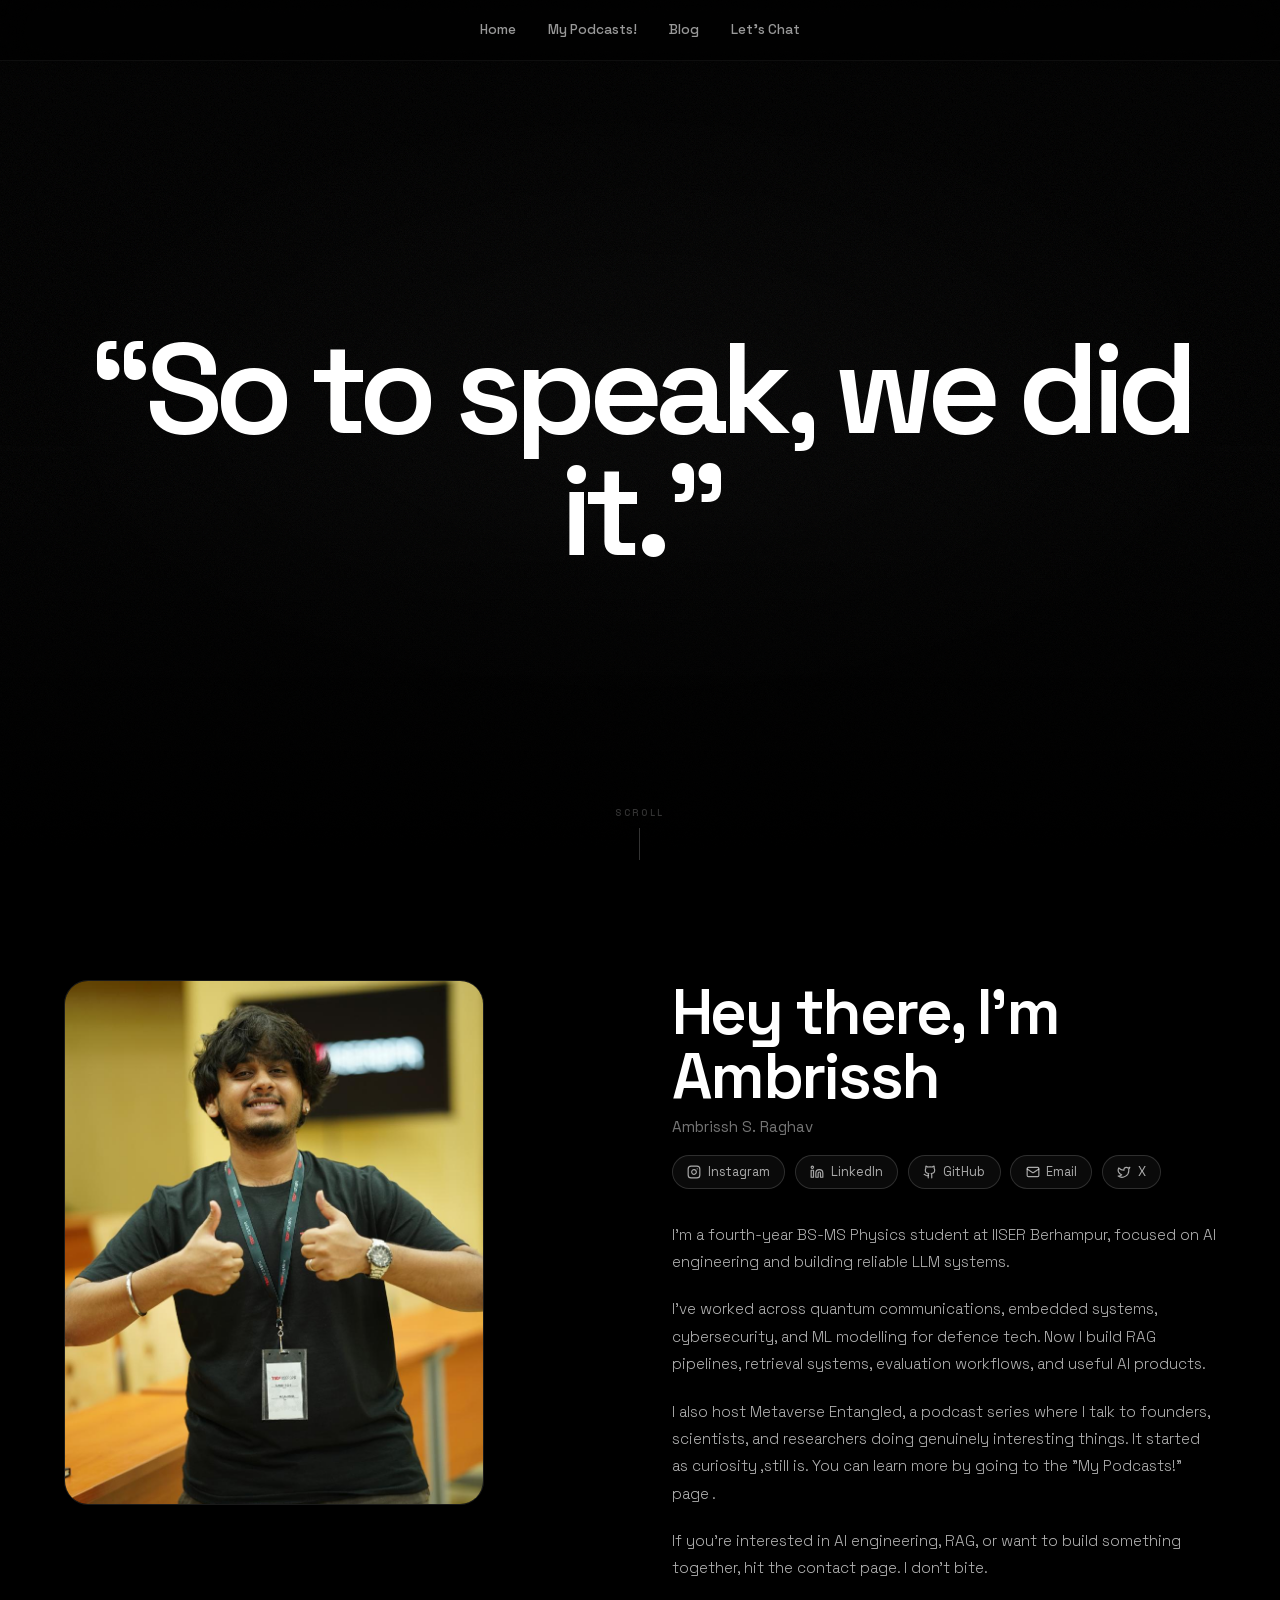
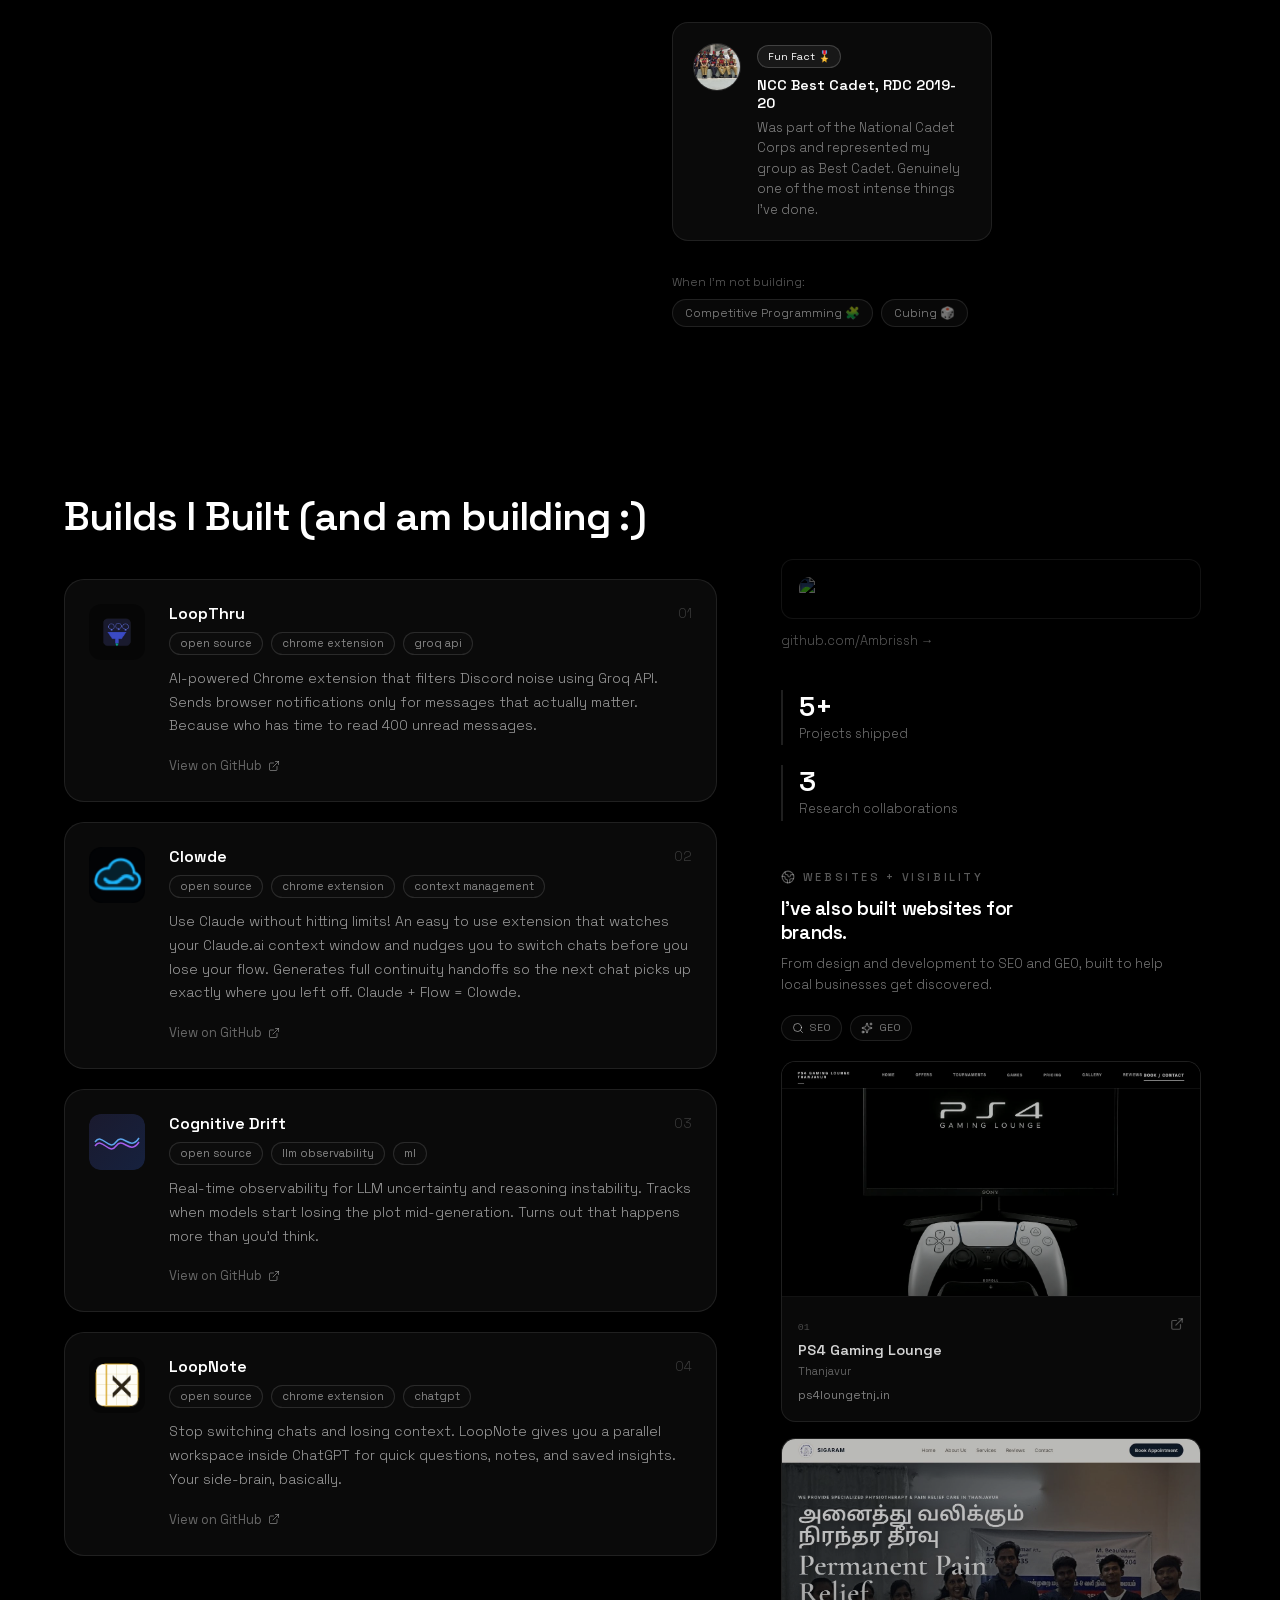
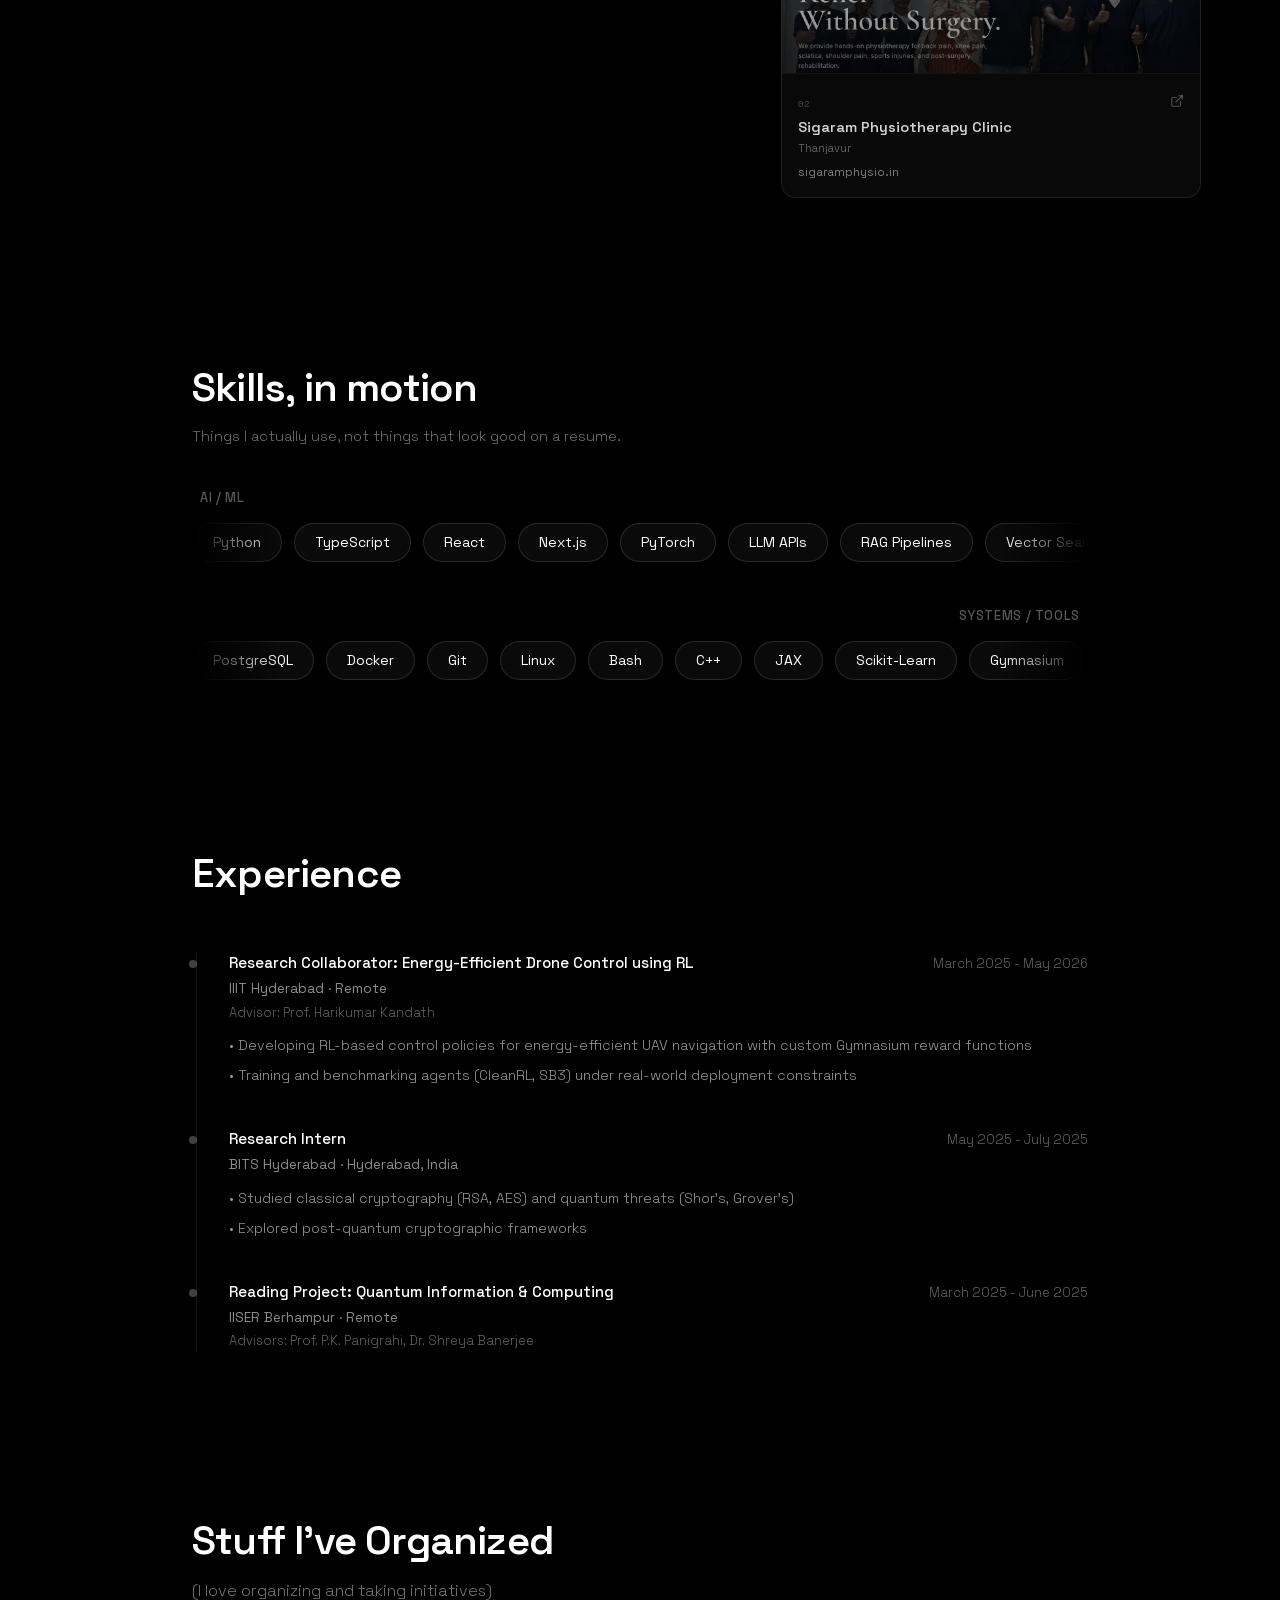
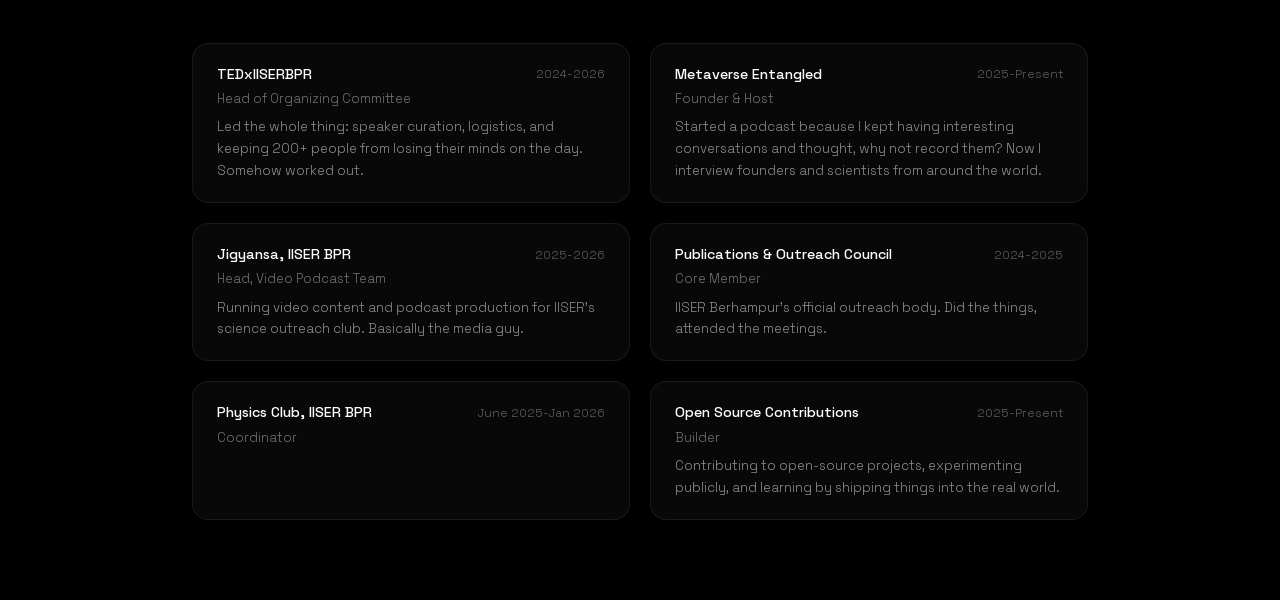
==== index.html @ 8d7035c8 "deploy: publish static portfolio" ====
<!DOCTYPE html><html lang="en" class="__variable_space_grotesk_1jhxa0u relative h-full"><head><meta charSet="utf-8"/><meta name="viewport" content="width=device-width, initial-scale=1"/><link rel="stylesheet" href="/_next/static/css/index.Co2GY6h6.css" data-rsc-css-href="/_next/static/css/index.Co2GY6h6.css" data-precedence="vite-rsc/importer-resources"/><link rel="modulepreload" fetchPriority="low" href="/_next/static/chunks/index-DH55cw8h.js"/><script src="/_next/static/chunks/rolldown-runtime-C60lm6uB.js" type="module" async=""></script><script src="/_next/static/chunks/framework-BgSIrAUN.js" type="module" async=""></script><link rel="modulepreload" href="/_next/static/chunks/layout-segment-context-EyepZ-zw.js" crossorigin=""/><link rel="modulepreload" href="/_next/static/chunks/Icon-CVDcso7b.js" crossorigin=""/><title>Ambrissh S. Raghav</title><meta name="description" content="AI engineer building RAG systems and useful LLM-powered products. Physics student and host of Metaverse Entangled."/><link rel="shortcut icon" href="/icon.png?v=3"/><link rel="icon" href="/icon.png?v=3" sizes="512x512" type="image/png"/><link rel="apple-touch-icon" href="/apple-icon.png?v=3" sizes="512x512" type="image/png"/><script>Object.assign(((self[Symbol.for("vinext.navigationRuntime")]??={bootstrap:{routeManifest:null},functions:{}}).bootstrap.rsc??={rsc:[]}),{params:{},nav:{"pathname":"/","searchParams":[]}})</script><link rel="modulepreload" href="/_next/static/chunks/index-DH55cw8h.js" />
<link rel="preload" href="/_next/static/_vinext_fonts/space-grotesk-8e191ef32247/space-grotesk-a57c9413.woff2" as="font" type="font/woff2" crossorigin />
<style data-vinext-fonts>/* vietnamese */
@font-face {
  font-family: 'Space Grotesk';
  font-style: normal;
  font-weight: 300;
  font-display: swap;
  src: url(/_next/static/_vinext_fonts/space-grotesk-8e191ef32247/space-grotesk-53435720.woff2) format('woff2');
  unicode-range: U+0102-0103, U+0110-0111, U+0128-0129, U+0168-0169, U+01A0-01A1, U+01AF-01B0, U+0300-0301, U+0303-0304, U+0308-0309, U+0323, U+0329, U+1EA0-1EF9, U+20AB;
}
/* latin-ext */
@font-face {
  font-family: 'Space Grotesk';
  font-style: normal;
  font-weight: 300;
  font-display: swap;
  src: url(/_next/static/_vinext_fonts/space-grotesk-8e191ef32247/space-grotesk-e911c2d9.woff2) format('woff2');
  unicode-range: U+0100-02BA, U+02BD-02C5, U+02C7-02CC, U+02CE-02D7, U+02DD-02FF, U+0304, U+0308, U+0329, U+1D00-1DBF, U+1E00-1E9F, U+1EF2-1EFF, U+2020, U+20A0-20AB, U+20AD-20C0, U+2113, U+2C60-2C7F, U+A720-A7FF;
}
/* latin */
@font-face {
  font-family: 'Space Grotesk';
  font-style: normal;
  font-weight: 300;
  font-display: swap;
  src: url(/_next/static/_vinext_fonts/space-grotesk-8e191ef32247/space-grotesk-a57c9413.woff2) format('woff2');
  unicode-range: U+0000-00FF, U+0131, U+0152-0153, U+02BB-02BC, U+02C6, U+02DA, U+02DC, U+0304, U+0308, U+0329, U+2000-206F, U+20AC, U+2122, U+2191, U+2193, U+2212, U+2215, U+FEFF, U+FFFD;
}
/* vietnamese */
@font-face {
  font-family: 'Space Grotesk';
  font-style: normal;
  font-weight: 400;
  font-display: swap;
  src: url(/_next/static/_vinext_fonts/space-grotesk-8e191ef32247/space-grotesk-53435720.woff2) format('woff2');
  unicode-range: U+0102-0103, U+0110-0111, U+0128-0129, U+0168-0169, U+01A0-01A1, U+01AF-01B0, U+0300-0301, U+0303-0304, U+0308-0309, U+0323, U+0329, U+1EA0-1EF9, U+20AB;
}
/* latin-ext */
@font-face {
  font-family: 'Space Grotesk';
  font-style: normal;
  font-weight: 400;
  font-display: swap;
  src: url(/_next/static/_vinext_fonts/space-grotesk-8e191ef32247/space-grotesk-e911c2d9.woff2) format('woff2');
  unicode-range: U+0100-02BA, U+02BD-02C5, U+02C7-02CC, U+02CE-02D7, U+02DD-02FF, U+0304, U+0308, U+0329, U+1D00-1DBF, U+1E00-1E9F, U+1EF2-1EFF, U+2020, U+20A0-20AB, U+20AD-20C0, U+2113, U+2C60-2C7F, U+A720-A7FF;
}
/* latin */
@font-face {
  font-family: 'Space Grotesk';
  font-style: normal;
  font-weight: 400;
  font-display: swap;
  src: url(/_next/static/_vinext_fonts/space-grotesk-8e191ef32247/space-grotesk-a57c9413.woff2) format('woff2');
  unicode-range: U+0000-00FF, U+0131, U+0152-0153, U+02BB-02BC, U+02C6, U+02DA, U+02DC, U+0304, U+0308, U+0329, U+2000-206F, U+20AC, U+2122, U+2191, U+2193, U+2212, U+2215, U+FEFF, U+FFFD;
}
/* vietnamese */
@font-face {
  font-family: 'Space Grotesk';
  font-style: normal;
  font-weight: 500;
  font-display: swap;
  src: url(/_next/static/_vinext_fonts/space-grotesk-8e191ef32247/space-grotesk-53435720.woff2) format('woff2');
  unicode-range: U+0102-0103, U+0110-0111, U+0128-0129, U+0168-0169, U+01A0-01A1, U+01AF-01B0, U+0300-0301, U+0303-0304, U+0308-0309, U+0323, U+0329, U+1EA0-1EF9, U+20AB;
}
/* latin-ext */
@font-face {
  font-family: 'Space Grotesk';
  font-style: normal;
  font-weight: 500;
  font-display: swap;
  src: url(/_next/static/_vinext_fonts/space-grotesk-8e191ef32247/space-grotesk-e911c2d9.woff2) format('woff2');
  unicode-range: U+0100-02BA, U+02BD-02C5, U+02C7-02CC, U+02CE-02D7, U+02DD-02FF, U+0304, U+0308, U+0329, U+1D00-1DBF, U+1E00-1E9F, U+1EF2-1EFF, U+2020, U+20A0-20AB, U+20AD-20C0, U+2113, U+2C60-2C7F, U+A720-A7FF;
}
/* latin */
@font-face {
  font-family: 'Space Grotesk';
  font-style: normal;
  font-weight: 500;
  font-display: swap;
  src: url(/_next/static/_vinext_fonts/space-grotesk-8e191ef32247/space-grotesk-a57c9413.woff2) format('woff2');
  unicode-range: U+0000-00FF, U+0131, U+0152-0153, U+02BB-02BC, U+02C6, U+02DA, U+02DC, U+0304, U+0308, U+0329, U+2000-206F, U+20AC, U+2122, U+2191, U+2193, U+2212, U+2215, U+FEFF, U+FFFD;
}
/* vietnamese */
@font-face {
  font-family: 'Space Grotesk';
  font-style: normal;
  font-weight: 600;
  font-display: swap;
  src: url(/_next/static/_vinext_fonts/space-grotesk-8e191ef32247/space-grotesk-53435720.woff2) format('woff2');
  unicode-range: U+0102-0103, U+0110-0111, U+0128-0129, U+0168-0169, U+01A0-01A1, U+01AF-01B0, U+0300-0301, U+0303-0304, U+0308-0309, U+0323, U+0329, U+1EA0-1EF9, U+20AB;
}
/* latin-ext */
@font-face {
  font-family: 'Space Grotesk';
  font-style: normal;
  font-weight: 600;
  font-display: swap;
  src: url(/_next/static/_vinext_fonts/space-grotesk-8e191ef32247/space-grotesk-e911c2d9.woff2) format('woff2');
  unicode-range: U+0100-02BA, U+02BD-02C5, U+02C7-02CC, U+02CE-02D7, U+02DD-02FF, U+0304, U+0308, U+0329, U+1D00-1DBF, U+1E00-1E9F, U+1EF2-1EFF, U+2020, U+20A0-20AB, U+20AD-20C0, U+2113, U+2C60-2C7F, U+A720-A7FF;
}
/* latin */
@font-face {
  font-family: 'Space Grotesk';
  font-style: normal;
  font-weight: 600;
  font-display: swap;
  src: url(/_next/static/_vinext_fonts/space-grotesk-8e191ef32247/space-grotesk-a57c9413.woff2) format('woff2');
  unicode-range: U+0000-00FF, U+0131, U+0152-0153, U+02BB-02BC, U+02C6, U+02DA, U+02DC, U+0304, U+0308, U+0329, U+2000-206F, U+20AC, U+2122, U+2191, U+2193, U+2212, U+2215, U+FEFF, U+FFFD;
}
/* vietnamese */
@font-face {
  font-family: 'Space Grotesk';
  font-style: normal;
  font-weight: 700;
  font-display: swap;
  src: url(/_next/static/_vinext_fonts/space-grotesk-8e191ef32247/space-grotesk-53435720.woff2) format('woff2');
  unicode-range: U+0102-0103, U+0110-0111, U+0128-0129, U+0168-0169, U+01A0-01A1, U+01AF-01B0, U+0300-0301, U+0303-0304, U+0308-0309, U+0323, U+0329, U+1EA0-1EF9, U+20AB;
}
/* latin-ext */
@font-face {
  font-family: 'Space Grotesk';
  font-style: normal;
  font-weight: 700;
  font-display: swap;
  src: url(/_next/static/_vinext_fonts/space-grotesk-8e191ef32247/space-grotesk-e911c2d9.woff2) format('woff2');
  unicode-range: U+0100-02BA, U+02BD-02C5, U+02C7-02CC, U+02CE-02D7, U+02DD-02FF, U+0304, U+0308, U+0329, U+1D00-1DBF, U+1E00-1E9F, U+1EF2-1EFF, U+2020, U+20A0-20AB, U+20AD-20C0, U+2113, U+2C60-2C7F, U+A720-A7FF;
}
/* latin */
@font-face {
  font-family: 'Space Grotesk';
  font-style: normal;
  font-weight: 700;
  font-display: swap;
  src: url(/_next/static/_vinext_fonts/space-grotesk-8e191ef32247/space-grotesk-a57c9413.woff2) format('woff2');
  unicode-range: U+0000-00FF, U+0131, U+0152-0153, U+02BB-02BC, U+02C6, U+02DA, U+02DC, U+0304, U+0308, U+0329, U+2000-206F, U+20AC, U+2122, U+2191, U+2193, U+2212, U+2215, U+FEFF, U+FFFD;
}

@font-face {
  font-family: 'Space Grotesk Fallback';
  src: local("Arial");
  ascent-override: 89.71%;
  descent-override: 26.62%;
  line-gap-override: 0.00%;
  size-adjust: 109.69%;
}

.__font_space_grotesk_1jhxa0u { font-family: 'Space Grotesk', 'Space Grotesk Fallback'; font-style: normal; }

.__variable_space_grotesk_1jhxa0u { --font-space-grotesk: 'Space Grotesk', 'Space Grotesk Fallback'; }
</style>
</head><body class="__variable_space_grotesk_1jhxa0u antialiased"><nav class="fixed top-0 left-0 z-50 w-full flex items-center justify-center px-8 py-5 border-b border-white/[0.05] bg-black/60 backdrop-blur-[24px]"><div class="flex items-center gap-6 md:gap-8 font-sans text-[0.85rem] font-medium text-white/60"><a href="/" class="transition-colors duration-200 hover:text-white">Home</a><a href="/podcasts/" class="transition-colors duration-200 hover:text-white">My Podcasts!</a><a href="/blog/" class="transition-colors duration-200 hover:text-white">Blog</a><a href="/contact/" class="transition-colors duration-200 hover:text-white">Let&#x27;s Chat</a></div></nav><main class="relative" style="z-index:1"><section aria-label="Opening" class="relative flex min-h-[100dvh] flex-col items-center justify-center px-6" style="background:rgba(0,0,0,0.72)"><div aria-hidden="true" class="pointer-events-none absolute inset-0 overflow-hidden bg-black animate-fade-in"><div class="absolute inset-0 animate-noise-fade" style="background-image:url(&quot;data:image/svg+xml,%3Csvg viewBox=&#x27;0 0 256 256&#x27; xmlns=&#x27;http://www.w3.org/2000/svg&#x27;%3E%3Cfilter id=&#x27;n&#x27;%3E%3CfeTurbulence type=&#x27;fractalNoise&#x27; baseFrequency=&#x27;0.9&#x27; numOctaves=&#x27;4&#x27; stitchTiles=&#x27;stitch&#x27;/%3E%3C/filter%3E%3Crect width=&#x27;100%25&#x27; height=&#x27;100%25&#x27; filter=&#x27;url(%23n)&#x27;/%3E%3C/svg%3E&quot;);background-size:180px 180px;opacity:0"></div><div class="absolute inset-0 bg-[radial-gradient(ellipse_70%_50%_at_50%_45%,rgba(255,255,255,0.03),transparent_70%)] opacity-60"></div><div class="absolute inset-0 bg-gradient-to-b from-black/20 via-transparent to-black"></div></div><div class="animate-popup-fade-in relative z-10 mx-auto w-full max-w-6xl text-center flex flex-col items-center justify-center"><h1 class="font-sans text-white" style="font-size:clamp(4rem, 10vw, 8rem);font-weight:600;letter-spacing:-0.06em;line-height:0.95">“So to speak, we did it.”</h1></div><div class="absolute bottom-10 z-10 flex flex-col items-center gap-2 text-white/20 animate-fade-in" aria-hidden="true"><span class="text-[9px] font-semibold uppercase tracking-[0.3em]">Scroll</span><span class="h-8 w-px bg-white/20"></span></div></section><section id="about" class="min-h-screen flex items-center justify-center px-6 py-20" style="background:rgba(0,0,0,0.72)"><div class="mx-auto w-full max-w-[72rem] grid gap-12 md:grid-cols-2 md:gap-16 items-start"><div class="reveal-intro flex justify-center md:justify-start w-full"><img src="/assets/ambrisshtedx.png" alt="Ambrissh S. Raghav" class="w-full max-w-[85vw] md:max-w-[42vw] md:w-[420px] h-auto rounded-[1.5rem] object-cover border border-white/10" loading="lazy" decoding="async" width="420" height="525" style="aspect-ratio:4/5"/></div><div class="reveal-intro flex flex-col w-full"><h2 class="font-sans font-semibold text-white" style="font-size:clamp(2.5rem, 5vw, 4rem);line-height:1;letter-spacing:-0.04em;margin-bottom:0.5rem">Hey there, I&#x27;m Ambrissh</h2><p class="font-sans text-white mb-4" style="opacity:0.45;font-size:0.95rem">Ambrissh S. Raghav</p><div class="flex flex-wrap items-start gap-[0.6rem] mb-8"><a href="https://instagram.com/_a_s_raghav_" target="_blank" rel="noopener noreferrer" class="inline-flex items-center gap-[0.4rem] px-[0.9rem] py-[0.4rem] rounded-full border border-white/15 bg-white/[0.04] text-white/65 text-[0.8rem] font-sans font-normal decoration-none transition-all duration-200 ease-in-out hover:border-white/35 hover:text-white hover:bg-white/[0.08]"><svg viewBox="0 0 24 24" fill="none" stroke="currentColor" stroke-width="2" stroke-linecap="round" stroke-linejoin="round" class="w-3.5 h-3.5"><rect width="20" height="20" x="2" y="2" rx="5" ry="5"></rect><path d="M16 11.37A4 4 0 1 1 12.63 8 4 4 0 0 1 16 11.37z"></path><line x1="17.5" x2="17.51" y1="6.5" y2="6.5"></line></svg><span>Instagram</span></a><a href="https://www.linkedin.com/in/ambrissh-s-raghav-9bbb12218/" target="_blank" rel="noopener noreferrer" class="inline-flex items-center gap-[0.4rem] px-[0.9rem] py-[0.4rem] rounded-full border border-white/15 bg-white/[0.04] text-white/65 text-[0.8rem] font-sans font-normal decoration-none transition-all duration-200 ease-in-out hover:border-white/35 hover:text-white hover:bg-white/[0.08]"><svg viewBox="0 0 24 24" fill="none" stroke="currentColor" stroke-width="2" stroke-linecap="round" stroke-linejoin="round" class="w-3.5 h-3.5"><path d="M16 8a6 6 0 0 1 6 6v7h-4v-7a2 2 0 0 0-2-2 2 2 0 0 0-2 2v7h-4v-7a6 6 0 0 1 6-6z"></path><rect width="4" height="12" x="2" y="9"></rect><circle cx="4" cy="4" r="2"></circle></svg><span>LinkedIn</span></a><a href="https://github.com/Ambrissh" target="_blank" rel="noopener noreferrer" class="inline-flex items-center gap-[0.4rem] px-[0.9rem] py-[0.4rem] rounded-full border border-white/15 bg-white/[0.04] text-white/65 text-[0.8rem] font-sans font-normal decoration-none transition-all duration-200 ease-in-out hover:border-white/35 hover:text-white hover:bg-white/[0.08]"><svg viewBox="0 0 24 24" fill="none" stroke="currentColor" stroke-width="2" stroke-linecap="round" stroke-linejoin="round" class="w-3.5 h-3.5"><path d="M15 22v-4a4.8 4.8 0 0 0-1-3.5c3 0 6-2 6-5.5.08-1.25-.27-2.48-1-3.5.28-1.15.28-2.35 0-3.5 0 0-1 0-3 1.5-2.64-.5-5.36-.5-8 0C6 2 5 2 5 2c-.3 1.15-.3 2.35 0 3.5A5.403 5.403 0 0 0 4 9c0 3.5 3 5.5 6 5.5-.39.49-.68 1.05-.85 1.65-.17.6-.22 1.23-.15 1.85v4"></path><path d="M9 18c-4.51 2-5-2-7-2"></path></svg><span>GitHub</span></a><a href="mailto:raghavambrissh@gmail.com" target="_blank" rel="noopener noreferrer" class="inline-flex items-center gap-[0.4rem] px-[0.9rem] py-[0.4rem] rounded-full border border-white/15 bg-white/[0.04] text-white/65 text-[0.8rem] font-sans font-normal decoration-none transition-all duration-200 ease-in-out hover:border-white/35 hover:text-white hover:bg-white/[0.08]"><svg viewBox="0 0 24 24" fill="none" stroke="currentColor" stroke-width="2" stroke-linecap="round" stroke-linejoin="round" class="w-3.5 h-3.5"><rect width="20" height="16" x="2" y="4" rx="2"></rect><path d="m22 7-8.97 5.7a1.94 1.94 0 0 1-2.06 0L2 7"></path></svg><span>Email</span></a><a href="https://x.com/Ambrissh00" target="_blank" rel="noopener noreferrer" class="inline-flex items-center gap-[0.4rem] px-[0.9rem] py-[0.4rem] rounded-full border border-white/15 bg-white/[0.04] text-white/65 text-[0.8rem] font-sans font-normal decoration-none transition-all duration-200 ease-in-out hover:border-white/35 hover:text-white hover:bg-white/[0.08]"><svg viewBox="0 0 24 24" fill="none" stroke="currentColor" stroke-width="2" stroke-linecap="round" stroke-linejoin="round" class="w-3.5 h-3.5"><path d="M22 4s-.7 2.1-2 3.4c1.6 10-9.4 17.3-18 11.6 2.2.1 4.4-.6 6-2C3 15.5.5 9.6 3 5c2.2 2.6 5.6 4.1 9 4-.9-4.2 4-6.6 7-3.8 1.1 0 3-1.2 3-1.2z"></path></svg><span>X</span></a></div><div class="space-y-5 font-sans font-light text-[0.95rem] leading-[1.8] text-white/70 mb-10"><p>I&#x27;m a fourth-year BS-MS Physics student at IISER Berhampur, focused on AI engineering and building reliable LLM systems.</p><p>I&#x27;ve worked across quantum communications, embedded systems, cybersecurity, and ML modelling for defence tech. Now I build RAG pipelines, retrieval systems, evaluation workflows, and useful AI products.</p><p>I also host Metaverse Entangled, a podcast series where I talk to founders, scientists, and researchers doing genuinely interesting things. It started as curiosity ,still is. You can learn more by going to the &quot;My Podcasts!&quot; page .</p><p>If you&#x27;re interested in AI engineering, RAG, or want to build something together, hit the contact page. I don&#x27;t bite.</p></div><div class="rounded-[1rem] border border-white/9 bg-white/[0.04] p-5 mb-8 flex items-start gap-4" style="max-width:320px"><img src="/assets/ambrissh-ncc.png" alt="NCC Cadet" class="block rounded-full border border-white/12 object-cover" loading="lazy" decoding="async" width="48" height="48" style="width:48px;height:48px"/><div><span class="inline-block rounded-full border border-white/18 bg-white/6 px-[0.6rem] py-[0.15rem] font-sans font-normal text-[0.65rem] text-white mb-2">Fun Fact 🎖️</span><h3 class="font-sans text-[0.9rem] font-semibold text-white mb-1.5 leading-tight">NCC Best Cadet, RDC 2019-20</h3><p class="font-sans text-[0.8rem] font-light leading-[1.6] text-white/50">Was part of the National Cadet Corps and represented my group as Best Cadet. Genuinely one of the most intense things I&#x27;ve done.</p></div></div><div class="w-full"><span class="block font-sans text-[0.75rem] font-light text-white/35 mb-2">When I&#x27;m not building:</span><div class="flex flex-wrap gap-2"><span class="rounded-full border border-white/10 bg-white/[0.03] px-[0.75rem] py-[0.25rem] font-sans font-light text-[0.75rem] text-white/50">Competitive Programming 🧩</span><span class="rounded-full border border-white/10 bg-white/[0.03] px-[0.75rem] py-[0.25rem] font-sans font-light text-[0.75rem] text-white/50">Cubing 🎲</span></div></div></div></div></section><section id="projects" class="px-6 py-20" style="background:rgba(0,0,0,0.72)"><div class="mx-auto w-full max-w-[72rem] grid gap-12 lg:grid-cols-[1.2fr_0.8fr] lg:gap-16 items-start"><div class="flex flex-col w-full"><div class="reveal-project mb-8"><h2 class="font-sans text-[clamp(1.75rem,4vw,2.5rem)] font-semibold text-white tracking-[-0.02em]">Builds I Built (and am building :)</h2></div><div class="flex flex-col"><article class="reveal-project group flex flex-row items-start gap-6 rounded-[1.25rem] p-6 bg-white/[0.04] border border-white/[0.09] mb-5 transition-all duration-200 ease-in-out hover:-translate-y-[3px] hover:border-white/18"><div class="flex-shrink-0 w-14 h-14 rounded-[0.75rem] overflow-hidden bg-black/40 flex items-center justify-center"><img src="/loopthru.png" alt="LoopThru Logo" class="w-14 h-14 object-contain" loading="lazy" decoding="async"/></div><div class="flex-1"><div class="flex justify-between items-start"><h3 class="font-sans text-[1rem] font-semibold text-white leading-tight">LoopThru</h3><span class="font-sans text-[0.8rem] font-light text-white/20">01</span></div><div class="flex flex-wrap gap-2 mt-2"><span class="rounded-full border border-white/12 px-2.5 py-0.5 font-sans font-normal text-[0.7rem] text-white/50 bg-white/[0.01]">open source</span><span class="rounded-full border border-white/12 px-2.5 py-0.5 font-sans font-normal text-[0.7rem] text-white/50 bg-white/[0.01]">chrome extension</span><span class="rounded-full border border-white/12 px-2.5 py-0.5 font-sans font-normal text-[0.7rem] text-white/50 bg-white/[0.01]">groq api</span></div><p class="font-sans text-[0.875rem] font-light leading-[1.7] text-white/60 mt-3">AI-powered Chrome extension that filters Discord noise using Groq API. Sends browser notifications only for messages that actually matter. Because who has time to read 400 unread messages.</p><a href="https://github.com/Ambrissh/loopthru" target="_blank" rel="noopener noreferrer" class="inline-flex items-center gap-1.5 font-sans font-normal text-[0.8rem] text-white/38 mt-4.5 decoration-none transition-colors duration-200 hover:text-white/80"><span>View on GitHub</span><svg xmlns="http://www.w3.org/2000/svg" width="24" height="24" viewBox="0 0 24 24" fill="none" stroke="currentColor" stroke-width="2" stroke-linecap="round" stroke-linejoin="round" class="lucide lucide-external-link w-3 h-3" aria-hidden="true"><path d="M15 3h6v6"></path><path d="M10 14 21 3"></path><path d="M18 13v6a2 2 0 0 1-2 2H5a2 2 0 0 1-2-2V8a2 2 0 0 1 2-2h6"></path></svg></a></div></article><article class="reveal-project group flex flex-row items-start gap-6 rounded-[1.25rem] p-6 bg-white/[0.04] border border-white/[0.09] mb-5 transition-all duration-200 ease-in-out hover:-translate-y-[3px] hover:border-white/18"><div class="flex-shrink-0 w-14 h-14 rounded-[0.75rem] overflow-hidden bg-black/40 flex items-center justify-center"><img src="/clowde.png" alt="Clowde Logo" class="w-14 h-14 object-contain" loading="lazy" decoding="async"/></div><div class="flex-1"><div class="flex justify-between items-start"><h3 class="font-sans text-[1rem] font-semibold text-white leading-tight">Clowde</h3><span class="font-sans text-[0.8rem] font-light text-white/20">02</span></div><div class="flex flex-wrap gap-2 mt-2"><span class="rounded-full border border-white/12 px-2.5 py-0.5 font-sans font-normal text-[0.7rem] text-white/50 bg-white/[0.01]">open source</span><span class="rounded-full border border-white/12 px-2.5 py-0.5 font-sans font-normal text-[0.7rem] text-white/50 bg-white/[0.01]">chrome extension</span><span class="rounded-full border border-white/12 px-2.5 py-0.5 font-sans font-normal text-[0.7rem] text-white/50 bg-white/[0.01]">context management</span></div><p class="font-sans text-[0.875rem] font-light leading-[1.7] text-white/60 mt-3">Use Claude without hitting limits! An easy to use extension that watches your Claude.ai context window and nudges you to switch chats before you lose your flow. Generates full continuity handoffs so the next chat picks up exactly where you left off. Claude + Flow = Clowde.</p><a href="https://github.com/Ambrissh/Clowde" target="_blank" rel="noopener noreferrer" class="inline-flex items-center gap-1.5 font-sans font-normal text-[0.8rem] text-white/38 mt-4.5 decoration-none transition-colors duration-200 hover:text-white/80"><span>View on GitHub</span><svg xmlns="http://www.w3.org/2000/svg" width="24" height="24" viewBox="0 0 24 24" fill="none" stroke="currentColor" stroke-width="2" stroke-linecap="round" stroke-linejoin="round" class="lucide lucide-external-link w-3 h-3" aria-hidden="true"><path d="M15 3h6v6"></path><path d="M10 14 21 3"></path><path d="M18 13v6a2 2 0 0 1-2 2H5a2 2 0 0 1-2-2V8a2 2 0 0 1 2-2h6"></path></svg></a></div></article><article class="reveal-project group flex flex-row items-start gap-6 rounded-[1.25rem] p-6 bg-white/[0.04] border border-white/[0.09] mb-5 transition-all duration-200 ease-in-out hover:-translate-y-[3px] hover:border-white/18"><div class="flex-shrink-0 w-14 h-14 rounded-[0.75rem] overflow-hidden bg-black/40"><svg width="56" height="56" viewBox="0 0 56 56" fill="none" xmlns="http://www.w3.org/2000/svg"><rect width="56" height="56" rx="10" fill="url(#grad)"></rect><defs><linearGradient id="grad" x1="0" y1="0" x2="1" y2="1"><stop offset="0%" stop-color="#1a1a2e"></stop><stop offset="100%" stop-color="#16213e"></stop></linearGradient></defs><path d="M6 28 C13 18, 20 38, 27 28 C34 18, 41 38, 50 24" stroke="rgba(100,180,255,0.9)" stroke-width="1.5" fill="none"></path><path d="M6 32 C13 22, 20 42, 27 32 C34 22, 41 42, 50 28" stroke="rgba(180,100,255,0.9)" stroke-width="1.5" fill="none"></path></svg></div><div class="flex-1"><div class="flex justify-between items-start"><h3 class="font-sans text-[1rem] font-semibold text-white leading-tight">Cognitive Drift</h3><span class="font-sans text-[0.8rem] font-light text-white/20">03</span></div><div class="flex flex-wrap gap-2 mt-2"><span class="rounded-full border border-white/12 px-2.5 py-0.5 font-sans font-normal text-[0.7rem] text-white/50 bg-white/[0.01]">open source</span><span class="rounded-full border border-white/12 px-2.5 py-0.5 font-sans font-normal text-[0.7rem] text-white/50 bg-white/[0.01]">llm observability</span><span class="rounded-full border border-white/12 px-2.5 py-0.5 font-sans font-normal text-[0.7rem] text-white/50 bg-white/[0.01]">ml</span></div><p class="font-sans text-[0.875rem] font-light leading-[1.7] text-white/60 mt-3">Real-time observability for LLM uncertainty and reasoning instability. Tracks when models start losing the plot mid-generation. Turns out that happens more than you&#x27;d think.</p><a href="https://github.com/Ambrissh/cognitive-drift" target="_blank" rel="noopener noreferrer" class="inline-flex items-center gap-1.5 font-sans font-normal text-[0.8rem] text-white/38 mt-4.5 decoration-none transition-colors duration-200 hover:text-white/80"><span>View on GitHub</span><svg xmlns="http://www.w3.org/2000/svg" width="24" height="24" viewBox="0 0 24 24" fill="none" stroke="currentColor" stroke-width="2" stroke-linecap="round" stroke-linejoin="round" class="lucide lucide-external-link w-3 h-3" aria-hidden="true"><path d="M15 3h6v6"></path><path d="M10 14 21 3"></path><path d="M18 13v6a2 2 0 0 1-2 2H5a2 2 0 0 1-2-2V8a2 2 0 0 1 2-2h6"></path></svg></a></div></article><article class="reveal-project group flex flex-row items-start gap-6 rounded-[1.25rem] p-6 bg-white/[0.04] border border-white/[0.09] mb-5 transition-all duration-200 ease-in-out hover:-translate-y-[3px] hover:border-white/18"><div class="flex-shrink-0 w-14 h-14 rounded-[0.75rem] overflow-hidden bg-black/40 flex items-center justify-center"><img src="/loopnote.png" alt="LoopNote Logo" class="w-14 h-14 object-contain" loading="lazy" decoding="async"/></div><div class="flex-1"><div class="flex justify-between items-start"><h3 class="font-sans text-[1rem] font-semibold text-white leading-tight">LoopNote</h3><span class="font-sans text-[0.8rem] font-light text-white/20">04</span></div><div class="flex flex-wrap gap-2 mt-2"><span class="rounded-full border border-white/12 px-2.5 py-0.5 font-sans font-normal text-[0.7rem] text-white/50 bg-white/[0.01]">open source</span><span class="rounded-full border border-white/12 px-2.5 py-0.5 font-sans font-normal text-[0.7rem] text-white/50 bg-white/[0.01]">chrome extension</span><span class="rounded-full border border-white/12 px-2.5 py-0.5 font-sans font-normal text-[0.7rem] text-white/50 bg-white/[0.01]">chatgpt</span></div><p class="font-sans text-[0.875rem] font-light leading-[1.7] text-white/60 mt-3">Stop switching chats and losing context. LoopNote gives you a parallel workspace inside ChatGPT for quick questions, notes, and saved insights. Your side-brain, basically.</p><a href="https://github.com/Ambrissh/Loopnote" target="_blank" rel="noopener noreferrer" class="inline-flex items-center gap-1.5 font-sans font-normal text-[0.8rem] text-white/38 mt-4.5 decoration-none transition-colors duration-200 hover:text-white/80"><span>View on GitHub</span><svg xmlns="http://www.w3.org/2000/svg" width="24" height="24" viewBox="0 0 24 24" fill="none" stroke="currentColor" stroke-width="2" stroke-linecap="round" stroke-linejoin="round" class="lucide lucide-external-link w-3 h-3" aria-hidden="true"><path d="M15 3h6v6"></path><path d="M10 14 21 3"></path><path d="M18 13v6a2 2 0 0 1-2 2H5a2 2 0 0 1-2-2V8a2 2 0 0 1 2-2h6"></path></svg></a></div></article></div></div><div class="reveal-project flex flex-col w-full lg:mt-[4.5rem]"><div class="overflow-hidden rounded-[0.75rem] border border-white/[0.07] bg-black p-4 flex items-center justify-center max-w-[420px]"><img src="https://ghchart.rshah.org/Ambrissh" alt="Ambrissh GitHub contributions" style="width:100%;border-radius:0.75rem;opacity:0.72;filter:invert(1) hue-rotate(180deg);border:1px solid rgba(255,255,255,0.07)" loading="lazy" decoding="async"/></div><a href="https://github.com/Ambrissh" target="_blank" rel="noopener noreferrer" class="inline-block font-sans text-[0.8rem] font-light mt-3 self-start decoration-none text-white/35 hover:text-white/70 transition-colors duration-200 mb-10">github.com/Ambrissh →</a><div class="flex flex-col gap-5"><div class="border-l-2 border-white/12 pl-4 flex flex-col py-0.5"><span class="font-sans text-[1.75rem] font-semibold text-white leading-none">5+</span><span class="font-sans text-[0.8rem] font-light text-white/45 mt-1">Projects shipped</span></div><div class="border-l-2 border-white/12 pl-4 flex flex-col py-0.5"><span class="font-sans text-[1.75rem] font-semibold text-white leading-none">3</span><span class="font-sans text-[0.8rem] font-light text-white/45 mt-1">Research collaborations</span></div></div><div class="mt-12 max-w-[420px]"><div class="flex items-center gap-2 text-white/35"><svg xmlns="http://www.w3.org/2000/svg" width="24" height="24" viewBox="0 0 24 24" fill="none" stroke="currentColor" stroke-width="2" stroke-linecap="round" stroke-linejoin="round" class="lucide lucide-earth h-3.5 w-3.5" aria-hidden="true"><path d="M21.54 15H17a2 2 0 0 0-2 2v4.54"></path><path d="M7 3.34V5a3 3 0 0 0 3 3a2 2 0 0 1 2 2c0 1.1.9 2 2 2a2 2 0 0 0 2-2c0-1.1.9-2 2-2h3.17"></path><path d="M11 21.95V18a2 2 0 0 0-2-2a2 2 0 0 1-2-2v-1a2 2 0 0 0-2-2H2.05"></path><circle cx="12" cy="12" r="10"></circle></svg><span class="font-sans text-[0.68rem] font-medium uppercase tracking-[0.24em]">Websites + visibility</span></div><h3 class="mt-3 max-w-[18rem] font-sans text-[1.2rem] font-semibold leading-[1.25] tracking-[-0.02em] text-white">I&#x27;ve also built websites for brands.</h3><p class="mt-2 max-w-sm font-sans text-[0.8rem] font-light leading-[1.65] text-white/48">From design and development to SEO and GEO, built to help local businesses get discovered.</p><div class="mt-5 flex flex-wrap gap-2"><span class="inline-flex items-center gap-1.5 rounded-full border border-white/10 bg-white/[0.025] px-2.5 py-1 font-sans text-[0.66rem] text-white/48"><svg xmlns="http://www.w3.org/2000/svg" width="24" height="24" viewBox="0 0 24 24" fill="none" stroke="currentColor" stroke-width="2" stroke-linecap="round" stroke-linejoin="round" class="lucide lucide-search h-3 w-3" aria-hidden="true"><path d="m21 21-4.34-4.34"></path><circle cx="11" cy="11" r="8"></circle></svg>SEO</span><span class="inline-flex items-center gap-1.5 rounded-full border border-white/10 bg-white/[0.025] px-2.5 py-1 font-sans text-[0.66rem] text-white/48"><svg xmlns="http://www.w3.org/2000/svg" width="24" height="24" viewBox="0 0 24 24" fill="none" stroke="currentColor" stroke-width="2" stroke-linecap="round" stroke-linejoin="round" class="lucide lucide-sparkles h-3 w-3" aria-hidden="true"><path d="M11.017 2.814a1 1 0 0 1 1.966 0l1.051 5.558a2 2 0 0 0 1.594 1.594l5.558 1.051a1 1 0 0 1 0 1.966l-5.558 1.051a2 2 0 0 0-1.594 1.594l-1.051 5.558a1 1 0 0 1-1.966 0l-1.051-5.558a2 2 0 0 0-1.594-1.594l-5.558-1.051a1 1 0 0 1 0-1.966l5.558-1.051a2 2 0 0 0 1.594-1.594z"></path><path d="M20 2v4"></path><path d="M22 4h-4"></path><circle cx="4" cy="20" r="2"></circle></svg>GEO</span></div><div class="mt-5 grid gap-4 sm:grid-cols-2 lg:grid-cols-1"><a href="https://ps4loungetnj.in" target="_blank" rel="noopener noreferrer" class="group overflow-hidden rounded-[0.9rem] border border-white/[0.09] bg-white/[0.035] transition-all duration-300 hover:-translate-y-1 hover:border-white/20 hover:bg-white/[0.055]"><div class="relative aspect-video overflow-hidden border-b border-white/[0.07] bg-black"><img src="/assets/ps4-lounge-preview.jpg" alt="PS4 Gaming Lounge website preview" class="h-full w-full object-cover opacity-75 transition duration-500 group-hover:scale-[1.025] group-hover:opacity-95" loading="lazy" decoding="async"/><div class="pointer-events-none absolute inset-0 bg-gradient-to-t from-black/35 via-transparent to-transparent"></div></div><div class="flex items-start justify-between gap-4 p-4"><div><span class="font-mono text-[0.62rem] text-white/25">0<!-- -->1</span><h4 class="mt-1 font-sans text-[0.9rem] font-semibold leading-tight text-white/82">PS4 Gaming Lounge</h4><p class="mt-1 font-sans text-[0.68rem] text-white/36">Thanjavur</p><p class="mt-2 font-sans text-[0.72rem] text-white/48 transition-colors duration-200 group-hover:text-white/75">ps4loungetnj.in</p></div><svg xmlns="http://www.w3.org/2000/svg" width="24" height="24" viewBox="0 0 24 24" fill="none" stroke="currentColor" stroke-width="2" stroke-linecap="round" stroke-linejoin="round" class="lucide lucide-external-link mt-1 h-3.5 w-3.5 flex-none text-white/28 transition-colors duration-200 group-hover:text-white/70" aria-hidden="true"><path d="M15 3h6v6"></path><path d="M10 14 21 3"></path><path d="M18 13v6a2 2 0 0 1-2 2H5a2 2 0 0 1-2-2V8a2 2 0 0 1 2-2h6"></path></svg></div></a><a href="https://sigaramphysio.in" target="_blank" rel="noopener noreferrer" class="group overflow-hidden rounded-[0.9rem] border border-white/[0.09] bg-white/[0.035] transition-all duration-300 hover:-translate-y-1 hover:border-white/20 hover:bg-white/[0.055]"><div class="relative aspect-video overflow-hidden border-b border-white/[0.07] bg-black"><img src="/assets/sigaram-physio-preview.jpg" alt="Sigaram Physiotherapy Clinic website preview" class="h-full w-full object-cover opacity-75 transition duration-500 group-hover:scale-[1.025] group-hover:opacity-95" loading="lazy" decoding="async"/><div class="pointer-events-none absolute inset-0 bg-gradient-to-t from-black/35 via-transparent to-transparent"></div></div><div class="flex items-start justify-between gap-4 p-4"><div><span class="font-mono text-[0.62rem] text-white/25">0<!-- -->2</span><h4 class="mt-1 font-sans text-[0.9rem] font-semibold leading-tight text-white/82">Sigaram Physiotherapy Clinic</h4><p class="mt-1 font-sans text-[0.68rem] text-white/36">Thanjavur</p><p class="mt-2 font-sans text-[0.72rem] text-white/48 transition-colors duration-200 group-hover:text-white/75">sigaramphysio.in</p></div><svg xmlns="http://www.w3.org/2000/svg" width="24" height="24" viewBox="0 0 24 24" fill="none" stroke="currentColor" stroke-width="2" stroke-linecap="round" stroke-linejoin="round" class="lucide lucide-external-link mt-1 h-3.5 w-3.5 flex-none text-white/28 transition-colors duration-200 group-hover:text-white/70" aria-hidden="true"><path d="M15 3h6v6"></path><path d="M10 14 21 3"></path><path d="M18 13v6a2 2 0 0 1-2 2H5a2 2 0 0 1-2-2V8a2 2 0 0 1 2-2h6"></path></svg></div></a></div></div></div></div></section><section id="skills" class="px-6 py-20 overflow-hidden" style="background:rgba(0,0,0,0.90)"><div class="mx-auto max-w-[56rem]"><div class="reveal-skills mb-2"><h2 class="font-sans text-[clamp(1.75rem,4vw,2.5rem)] font-semibold text-white tracking-[-0.02em]">Skills, in motion</h2></div><div class="reveal-skills mb-10"><p class="font-sans text-[0.9rem] font-light text-white/45">Things I actually use, not things that look good on a resume.</p></div><div class="reveal-skills flex flex-col gap-10 w-full mt-6"><div class="flex flex-col gap-3"><span class="font-sans text-[0.8rem] font-medium tracking-[0.05em] uppercase text-white/35 pl-2">AI / ML</span><div class="relative overflow-hidden w-full py-1" style="mask-image:linear-gradient(to right, transparent, black 10%, black 90%, transparent);-webkit-mask-image:linear-gradient(to right, transparent, black 10%, black 90%, transparent)"><div class="flex gap-3 w-max animate-scroll-left hover:[animation-play-state:paused]"><span class="rounded-full border border-white/12 bg-white/[0.04] px-5 py-2 font-sans font-normal text-[0.875rem] text-white whitespace-nowrap flex-shrink-0">Python</span><span class="rounded-full border border-white/12 bg-white/[0.04] px-5 py-2 font-sans font-normal text-[0.875rem] text-white whitespace-nowrap flex-shrink-0">TypeScript</span><span class="rounded-full border border-white/12 bg-white/[0.04] px-5 py-2 font-sans font-normal text-[0.875rem] text-white whitespace-nowrap flex-shrink-0">React</span><span class="rounded-full border border-white/12 bg-white/[0.04] px-5 py-2 font-sans font-normal text-[0.875rem] text-white whitespace-nowrap flex-shrink-0">Next.js</span><span class="rounded-full border border-white/12 bg-white/[0.04] px-5 py-2 font-sans font-normal text-[0.875rem] text-white whitespace-nowrap flex-shrink-0">PyTorch</span><span class="rounded-full border border-white/12 bg-white/[0.04] px-5 py-2 font-sans font-normal text-[0.875rem] text-white whitespace-nowrap flex-shrink-0">LLM APIs</span><span class="rounded-full border border-white/12 bg-white/[0.04] px-5 py-2 font-sans font-normal text-[0.875rem] text-white whitespace-nowrap flex-shrink-0">RAG Pipelines</span><span class="rounded-full border border-white/12 bg-white/[0.04] px-5 py-2 font-sans font-normal text-[0.875rem] text-white whitespace-nowrap flex-shrink-0">Vector Search</span><span class="rounded-full border border-white/12 bg-white/[0.04] px-5 py-2 font-sans font-normal text-[0.875rem] text-white whitespace-nowrap flex-shrink-0">Evaluation</span><span class="rounded-full border border-white/12 bg-white/[0.04] px-5 py-2 font-sans font-normal text-[0.875rem] text-white whitespace-nowrap flex-shrink-0">Prompt Engineering</span><span class="rounded-full border border-white/12 bg-white/[0.04] px-5 py-2 font-sans font-normal text-[0.875rem] text-white whitespace-nowrap flex-shrink-0">Python</span><span class="rounded-full border border-white/12 bg-white/[0.04] px-5 py-2 font-sans font-normal text-[0.875rem] text-white whitespace-nowrap flex-shrink-0">TypeScript</span><span class="rounded-full border border-white/12 bg-white/[0.04] px-5 py-2 font-sans font-normal text-[0.875rem] text-white whitespace-nowrap flex-shrink-0">React</span><span class="rounded-full border border-white/12 bg-white/[0.04] px-5 py-2 font-sans font-normal text-[0.875rem] text-white whitespace-nowrap flex-shrink-0">Next.js</span><span class="rounded-full border border-white/12 bg-white/[0.04] px-5 py-2 font-sans font-normal text-[0.875rem] text-white whitespace-nowrap flex-shrink-0">PyTorch</span><span class="rounded-full border border-white/12 bg-white/[0.04] px-5 py-2 font-sans font-normal text-[0.875rem] text-white whitespace-nowrap flex-shrink-0">LLM APIs</span><span class="rounded-full border border-white/12 bg-white/[0.04] px-5 py-2 font-sans font-normal text-[0.875rem] text-white whitespace-nowrap flex-shrink-0">RAG Pipelines</span><span class="rounded-full border border-white/12 bg-white/[0.04] px-5 py-2 font-sans font-normal text-[0.875rem] text-white whitespace-nowrap flex-shrink-0">Vector Search</span><span class="rounded-full border border-white/12 bg-white/[0.04] px-5 py-2 font-sans font-normal text-[0.875rem] text-white whitespace-nowrap flex-shrink-0">Evaluation</span><span class="rounded-full border border-white/12 bg-white/[0.04] px-5 py-2 font-sans font-normal text-[0.875rem] text-white whitespace-nowrap flex-shrink-0">Prompt Engineering</span></div></div></div><div class="flex flex-col gap-3"><span class="font-sans text-[0.8rem] font-medium tracking-[0.05em] uppercase text-white/35 pr-2 text-right">Systems / Tools</span><div class="relative overflow-hidden w-full py-1" style="mask-image:linear-gradient(to right, transparent, black 10%, black 90%, transparent);-webkit-mask-image:linear-gradient(to right, transparent, black 10%, black 90%, transparent)"><div class="flex gap-3 w-max animate-scroll-right hover:[animation-play-state:paused]"><span class="rounded-full border border-white/12 bg-white/[0.04] px-5 py-2 font-sans font-normal text-[0.875rem] text-white whitespace-nowrap flex-shrink-0">PostgreSQL</span><span class="rounded-full border border-white/12 bg-white/[0.04] px-5 py-2 font-sans font-normal text-[0.875rem] text-white whitespace-nowrap flex-shrink-0">Docker</span><span class="rounded-full border border-white/12 bg-white/[0.04] px-5 py-2 font-sans font-normal text-[0.875rem] text-white whitespace-nowrap flex-shrink-0">Git</span><span class="rounded-full border border-white/12 bg-white/[0.04] px-5 py-2 font-sans font-normal text-[0.875rem] text-white whitespace-nowrap flex-shrink-0">Linux</span><span class="rounded-full border border-white/12 bg-white/[0.04] px-5 py-2 font-sans font-normal text-[0.875rem] text-white whitespace-nowrap flex-shrink-0">Bash</span><span class="rounded-full border border-white/12 bg-white/[0.04] px-5 py-2 font-sans font-normal text-[0.875rem] text-white whitespace-nowrap flex-shrink-0">C++</span><span class="rounded-full border border-white/12 bg-white/[0.04] px-5 py-2 font-sans font-normal text-[0.875rem] text-white whitespace-nowrap flex-shrink-0">JAX</span><span class="rounded-full border border-white/12 bg-white/[0.04] px-5 py-2 font-sans font-normal text-[0.875rem] text-white whitespace-nowrap flex-shrink-0">Scikit-Learn</span><span class="rounded-full border border-white/12 bg-white/[0.04] px-5 py-2 font-sans font-normal text-[0.875rem] text-white whitespace-nowrap flex-shrink-0">Gymnasium</span><span class="rounded-full border border-white/12 bg-white/[0.04] px-5 py-2 font-sans font-normal text-[0.875rem] text-white whitespace-nowrap flex-shrink-0">LaTeX</span><span class="rounded-full border border-white/12 bg-white/[0.04] px-5 py-2 font-sans font-normal text-[0.875rem] text-white whitespace-nowrap flex-shrink-0">PostgreSQL</span><span class="rounded-full border border-white/12 bg-white/[0.04] px-5 py-2 font-sans font-normal text-[0.875rem] text-white whitespace-nowrap flex-shrink-0">Docker</span><span class="rounded-full border border-white/12 bg-white/[0.04] px-5 py-2 font-sans font-normal text-[0.875rem] text-white whitespace-nowrap flex-shrink-0">Git</span><span class="rounded-full border border-white/12 bg-white/[0.04] px-5 py-2 font-sans font-normal text-[0.875rem] text-white whitespace-nowrap flex-shrink-0">Linux</span><span class="rounded-full border border-white/12 bg-white/[0.04] px-5 py-2 font-sans font-normal text-[0.875rem] text-white whitespace-nowrap flex-shrink-0">Bash</span><span class="rounded-full border border-white/12 bg-white/[0.04] px-5 py-2 font-sans font-normal text-[0.875rem] text-white whitespace-nowrap flex-shrink-0">C++</span><span class="rounded-full border border-white/12 bg-white/[0.04] px-5 py-2 font-sans font-normal text-[0.875rem] text-white whitespace-nowrap flex-shrink-0">JAX</span><span class="rounded-full border border-white/12 bg-white/[0.04] px-5 py-2 font-sans font-normal text-[0.875rem] text-white whitespace-nowrap flex-shrink-0">Scikit-Learn</span><span class="rounded-full border border-white/12 bg-white/[0.04] px-5 py-2 font-sans font-normal text-[0.875rem] text-white whitespace-nowrap flex-shrink-0">Gymnasium</span><span class="rounded-full border border-white/12 bg-white/[0.04] px-5 py-2 font-sans font-normal text-[0.875rem] text-white whitespace-nowrap flex-shrink-0">LaTeX</span></div></div></div></div></div></section><section id="experience" class="px-6 py-20" style="background:rgba(0,0,0,0.90)"><div class="mx-auto max-w-[56rem]"><div class="reveal-experience mb-12"><h2 class="font-sans text-[clamp(1.75rem,4vw,2.5rem)] font-semibold tracking-[-0.02em] text-white">Experience</h2></div><div class="relative border-l border-white/8 ml-1 pl-0"><div class="reveal-experience relative pl-[2rem] pb-[2.5rem] last:pb-0"><span class="absolute left-[-4px] top-[8px] h-2 w-2 rounded-full bg-white/25" style="transform:translateX(-50%)"></span><div class="flex flex-wrap items-baseline justify-between gap-[0.5rem]"><h3 class="font-sans text-[0.95rem] font-medium text-white">Research Collaborator: Energy-Efficient Drone Control using RL</h3><span class="font-sans text-[0.8rem] font-light text-white/40 whitespace-nowrap">March 2025 - May 2026</span></div><div class="font-sans text-[0.85rem] font-normal text-white/55 mt-[0.25rem]">IIIT Hyderabad · Remote</div><div class="font-sans text-[0.8rem] font-light text-white/40 mt-[0.2rem]">Advisor: Prof. Harikumar Kandath</div><div class="mt-[0.75rem]"><p class="font-sans text-[0.875rem] font-light leading-[1.7] text-white/60 mb-[0.4rem] last:mb-0">• <!-- -->Developing RL-based control policies for energy-efficient UAV navigation with custom Gymnasium reward functions</p><p class="font-sans text-[0.875rem] font-light leading-[1.7] text-white/60 mb-[0.4rem] last:mb-0">• <!-- -->Training and benchmarking agents (CleanRL, SB3) under real-world deployment constraints</p></div></div><div class="reveal-experience relative pl-[2rem] pb-[2.5rem] last:pb-0"><span class="absolute left-[-4px] top-[8px] h-2 w-2 rounded-full bg-white/25" style="transform:translateX(-50%)"></span><div class="flex flex-wrap items-baseline justify-between gap-[0.5rem]"><h3 class="font-sans text-[0.95rem] font-medium text-white">Research Intern</h3><span class="font-sans text-[0.8rem] font-light text-white/40 whitespace-nowrap">May 2025 - July 2025</span></div><div class="font-sans text-[0.85rem] font-normal text-white/55 mt-[0.25rem]">BITS Hyderabad · Hyderabad, India</div><div class="mt-[0.75rem]"><p class="font-sans text-[0.875rem] font-light leading-[1.7] text-white/60 mb-[0.4rem] last:mb-0">• <!-- -->Studied classical cryptography (RSA, AES) and quantum threats (Shor&#x27;s, Grover&#x27;s)</p><p class="font-sans text-[0.875rem] font-light leading-[1.7] text-white/60 mb-[0.4rem] last:mb-0">• <!-- -->Explored post-quantum cryptographic frameworks</p></div></div><div class="reveal-experience relative pl-[2rem] pb-[2.5rem] last:pb-0"><span class="absolute left-[-4px] top-[8px] h-2 w-2 rounded-full bg-white/25" style="transform:translateX(-50%)"></span><div class="flex flex-wrap items-baseline justify-between gap-[0.5rem]"><h3 class="font-sans text-[0.95rem] font-medium text-white">Reading Project: Quantum Information &amp; Computing</h3><span class="font-sans text-[0.8rem] font-light text-white/40 whitespace-nowrap">March 2025 - June 2025</span></div><div class="font-sans text-[0.85rem] font-normal text-white/55 mt-[0.25rem]">IISER Berhampur · Remote</div><div class="font-sans text-[0.8rem] font-light text-white/40 mt-[0.2rem]">Advisors: Prof. P.K. Panigrahi, Dr. Shreya Banerjee</div></div></div></div></section><section id="initiatives" class="px-6 py-20" style="background:rgba(0,0,0,0.90)"><div class="mx-auto max-w-[56rem]"><div class="reveal-initiatives"><h2 class="font-sans text-[clamp(1.75rem,4vw,2.5rem)] font-semibold tracking-[-0.02em] text-white">Stuff I&#x27;ve Organized</h2><p class="font-sans text-[1rem] font-light text-white/45 mt-2">(I love organizing and taking initiatives)</p></div><div class="mt-10 grid gap-[1.25rem] sm:grid-cols-2"><div class="reveal-initiatives flex flex-col justify-between rounded-[1rem] border border-white/[0.07] bg-white/[0.03] px-6 py-5"><div><div class="flex items-center justify-between gap-4"><h3 class="font-sans text-[0.9rem] font-medium text-white">TEDxIISERBPR</h3><span class="font-sans text-[0.75rem] font-light text-white/35 whitespace-nowrap">2024-2026</span></div><div class="font-sans text-[0.8rem] font-light text-white/45 mt-1">Head of Organizing Committee</div><p class="font-sans text-[0.825rem] font-light leading-[1.65] text-white/55 mt-[0.5rem]">Led the whole thing: speaker curation, logistics, and keeping 200+ people from losing their minds on the day. Somehow worked out.</p></div></div><div class="reveal-initiatives flex flex-col justify-between rounded-[1rem] border border-white/[0.07] bg-white/[0.03] px-6 py-5"><div><div class="flex items-center justify-between gap-4"><h3 class="font-sans text-[0.9rem] font-medium text-white">Metaverse Entangled</h3><span class="font-sans text-[0.75rem] font-light text-white/35 whitespace-nowrap">2025-Present</span></div><div class="font-sans text-[0.8rem] font-light text-white/45 mt-1">Founder &amp; Host</div><p class="font-sans text-[0.825rem] font-light leading-[1.65] text-white/55 mt-[0.5rem]">Started a podcast because I kept having interesting conversations and thought, why not record them? Now I interview founders and scientists from around the world.</p></div></div><div class="reveal-initiatives flex flex-col justify-between rounded-[1rem] border border-white/[0.07] bg-white/[0.03] px-6 py-5"><div><div class="flex items-center justify-between gap-4"><h3 class="font-sans text-[0.9rem] font-medium text-white">Jigyansa, IISER BPR</h3><span class="font-sans text-[0.75rem] font-light text-white/35 whitespace-nowrap">2025-2026</span></div><div class="font-sans text-[0.8rem] font-light text-white/45 mt-1">Head, Video Podcast Team</div><p class="font-sans text-[0.825rem] font-light leading-[1.65] text-white/55 mt-[0.5rem]">Running video content and podcast production for IISER&#x27;s science outreach club. Basically the media guy.</p></div></div><div class="reveal-initiatives flex flex-col justify-between rounded-[1rem] border border-white/[0.07] bg-white/[0.03] px-6 py-5"><div><div class="flex items-center justify-between gap-4"><h3 class="font-sans text-[0.9rem] font-medium text-white">Publications &amp; Outreach Council</h3><span class="font-sans text-[0.75rem] font-light text-white/35 whitespace-nowrap">2024-2025</span></div><div class="font-sans text-[0.8rem] font-light text-white/45 mt-1">Core Member</div><p class="font-sans text-[0.825rem] font-light leading-[1.65] text-white/55 mt-[0.5rem]">IISER Berhampur&#x27;s official outreach body. Did the things, attended the meetings.</p></div></div><div class="reveal-initiatives flex flex-col justify-between rounded-[1rem] border border-white/[0.07] bg-white/[0.03] px-6 py-5"><div><div class="flex items-center justify-between gap-4"><h3 class="font-sans text-[0.9rem] font-medium text-white">Physics Club, IISER BPR</h3><span class="font-sans text-[0.75rem] font-light text-white/35 whitespace-nowrap">June 2025-Jan 2026</span></div><div class="font-sans text-[0.8rem] font-light text-white/45 mt-1">Coordinator</div></div></div><div class="reveal-initiatives flex flex-col justify-between rounded-[1rem] border border-white/[0.07] bg-white/[0.03] px-6 py-5"><div><div class="flex items-center justify-between gap-4"><h3 class="font-sans text-[0.9rem] font-medium text-white">Open Source Contributions</h3><span class="font-sans text-[0.75rem] font-light text-white/35 whitespace-nowrap">2025-Present</span></div><div class="font-sans text-[0.8rem] font-light text-white/45 mt-1">Builder</div><p class="font-sans text-[0.825rem] font-light leading-[1.65] text-white/55 mt-[0.5rem]">Contributing to open-source projects, experimenting publicly, and learning by shipping things into the real world.</p></div></div></div></div></section></main><script type="module" src="/_next/static/chunks/index-DH55cw8h.js" id="_R_" async=""></script><script>((self[Symbol.for("vinext.navigationRuntime")]??={bootstrap:{routeManifest:null},functions:{}}).bootstrap.rsc??={rsc:[]}).rsc.push("2:I[\"8c0f216c4604\",[],\"Children\",1]\n")</script><script>((self[Symbol.for("vinext.navigationRuntime")]??={bootstrap:{routeManifest:null},functions:{}}).bootstrap.rsc??={rsc:[]}).rsc.push("3:I[\"593f344dc510\",[],\"GlobalErrorBoundary\",1]\n")</script><script>((self[Symbol.for("vinext.navigationRuntime")]??={bootstrap:{routeManifest:null},functions:{}}).bootstrap.rsc??={rsc:[]}).rsc.push("4:I[\"0b874ad30386\",[],\"default\",1]\n")</script><script>((self[Symbol.for("vinext.navigationRuntime")]??={bootstrap:{routeManifest:null},functions:{}}).bootstrap.rsc??={rsc:[]}).rsc.push("5:I[\"593f344dc510\",[],\"ErrorBoundary\",1]\n")</script><script>((self[Symbol.for("vinext.navigationRuntime")]??={bootstrap:{routeManifest:null},functions:{}}).bootstrap.rsc??={rsc:[]}).rsc.push("6:I[\"15c18cfaeeff\",[],\"LayoutSegmentProvider\",1]\n")</script><script>((self[Symbol.for("vinext.navigationRuntime")]??={bootstrap:{routeManifest:null},functions:{}}).bootstrap.rsc??={rsc:[]}).rsc.push("7:I[\"8c0f216c4604\",[],\"Slot\",1]\n")</script><script>((self[Symbol.for("vinext.navigationRuntime")]??={bootstrap:{routeManifest:null},functions:{}}).bootstrap.rsc??={rsc:[]}).rsc.push("8:I[\"9276801271d6\",[],\"AppRouterScrollTarget\",1]\n")</script><script>((self[Symbol.for("vinext.navigationRuntime")]??={bootstrap:{routeManifest:null},functions:{}}).bootstrap.rsc??={rsc:[]}).rsc.push("9:I[\"593f344dc510\",[],\"RedirectBoundary\",1]\n")</script><script>((self[Symbol.for("vinext.navigationRuntime")]??={bootstrap:{routeManifest:null},functions:{}}).bootstrap.rsc??={rsc:[]}).rsc.push(":HL[\"/_next/static/css/index.Co2GY6h6.css\",\"style\"     ]\n")</script><script>((self[Symbol.for("vinext.navigationRuntime")]??={bootstrap:{routeManifest:null},functions:{}}).bootstrap.rsc??={rsc:[]}).rsc.push("0:{\"__route\":\"route:/\",\"__interceptionContext\":null,\"__layoutIds\":[\"layout:/\"],\"__rootLayout\":\"/\",\"__sourcePage\":\"/page\",\"page:/\":\"$L1\",\"layout:/\":[[[[\"$\",\"link\",\"css:/_next/static/css/index.Co2GY6h6.css\",{\"rel\":\"stylesheet\",\"precedence\":\"vite-rsc/importer-resources\",\"href\":\"/_next/static/css/index.Co2GY6h6.css\",\"data-rsc-css-href\":\"/_next/static/css/index.Co2GY6h6.css\"}],\"$undefined\"],[\"$\",\"html\",null,{\"lang\":\"en\",\"className\":\"__variable_space_grotesk_1jhxa0u relative h-full\",\"children\":[\"$\",\"body\",null,{\"className\":\"__variable_space_grotesk_1jhxa0u antialiased\",\"children\":[[\"$\",\"nav\",null,{\"className\":\"fixed top-0 left-0 z-50 w-full flex items-center justify-center px-8 py-5 border-b border-white/[0.05] bg-black/60 backdrop-blur-[24px]\",\"children\":[\"$\",\"div\",null,{\"className\":\"flex items-center gap-6 md:gap-8 font-sans text-[0.85rem] font-medium text-white/60\",\"children\":[[\"$\",\"a\",\"Home\",{\"href\":\"/\",\"className\":\"transition-colors duration-200 hover:text-white\",\"children\":\"Home\"}],[\"$\",\"a\",\"My Podcasts!\",{\"href\":\"/podcasts/\",\"className\":\"transition-colors duration-200 hover:text-white\",\"children\":\"My Podcasts!\"}],[\"$\",\"a\",\"Blog\",{\"href\":\"/blog/\",\"className\":\"transition-colors duration-200 hover:text-white\",\"children\":\"Blog\"}],[\"$\",\"a\",\"Let's Chat\",{\"href\":\"/contact/\",\"className\":\"transition-colors duration-200 hover:text-white\",\"children\":\"Let's Chat\"}]]}]}],[\"$\",\"$L2\",null,{}]]}]}]],null],\"route:/\":[[[\"$\",\"meta\",null,{\"charSet\":\"utf-8\"}],[[\"$\",\"title\",\"0\",{\"children\":\"Ambrissh S. Raghav\"}],[\"$\",\"meta\",\"1\",{\"name\":\"description\",\"content\":\"AI engineer building RAG systems and useful LLM-powered products. Physics student and host of Metaverse Entangled.\"}],[\"$\",\"link\",\"2\",{\"rel\":\"shortcut icon\",\"href\":\"/icon.png?v=3\"}],[\"$\",\"link\",\"3\",{\"rel\":\"icon\",\"href\":\"/icon.png?v=3\",\"sizes\":\"512x512\",\"type\":\"image/png\"}],[\"$\",\"link\",\"4\",{\"rel\":\"apple-touch-icon\",\"href\":\"/apple-icon.png?v=3\",\"sizes\":\"512x512\",\"type\":\"image/png\"}]],[[\"$\",\"meta\",\"0\",{\"name\":\"viewport\",\"content\":\"width=device-width, initial-scale=1\"}]]],[\"$\",\"$L3\",null,{\"fallback\":\"$4\",\"children\":[\"$\",\"$L5\",null,{\"fallback\":\"$4\",\"children\":[\"$\",\"$L6\",null,{\"providerId\":\"layout:/\",\"segmentMap\":{\"children\":[]},\"children\":[\"$\",\"$L7\",null,{\"id\":\"layout:/\",\"parallelSlots\":\"$undefined\",\"children\":[\"$\",\"$L8\",null,{\"children\":[\"$\",\"$L9\",null,{\"children\":[[\"$\",\"$L6\",null,{\"providerId\":\"page:/\",\"segmentMap\":{\"children\":[\"__PAGE__\"]},\"children\":[\"$\",\"$L7\",null,{\"id\":\"page:/\"}]}],null]}]}]}]}]}]}],null,null],\"__layoutFlags\":{\"layout:/\":\"s\"},\"__artifactCompatibility\":{\"schemaVersion\":1,\"graphVersion\":\"app-route-graph:1177fd80f83fa7b0\",\"deploymentVersion\":\"7a87a8e6-d4d4-435f-a285-24a1df05f448\",\"appElementsSchemaVersion\":1,\"rscPayloadSchemaVersion\":1,\"rootBoundaryId\":\"/\",\"renderEpoch\":null},\"__renderObservation\":{\"schemaVersion\":1,\"output\":{\"kind\":\"app-rsc\",\"mountedSlotsFingerprint\":null,\"renderEpoch\":null,\"rootBoundaryId\":\"/\",\"routeId\":\"route:/\"},\"completeness\":\"partial\",\"boundaryOutcome\":{\"kind\":\"unknown\"},\"requestApis\":[{\"kind\":\"connection\",\"status\":\"unknown\"},{\"kind\":\"cookies\",\"status\":\"unknown\"},{\"kind\":\"draftMode\",\"status\":\"unknown\"},{\"kind\":\"headers\",\"status\":\"unknown\"},{\"kind\":\"params\",\"status\":\"unknown\"},{\"kind\":\"searchParams\",\"status\":\"unknown\"}],\"dynamicFetches\":[],\"cacheTags\":[\"/\",\"_N_T_/\",\"_N_T_/index\",\"_N_T_/layout\",\"_N_T_/page\"],\"pathTags\":[\"/\"],\"cacheability\":\"unknown\",\"downgrade\":{\"target\":\"freshRender\",\"reasons\":[{\"code\":\"CP_DOWNGRADE_CACHEABILITY_UNKNOWN\",\"target\":\"freshRender\"},{\"code\":\"CP_DOWNGRADE_INCOMPLETE_OBSERVATION\",\"completeness\":\"partial\",\"target\":\"freshRender\"},{\"code\":\"CP_DOWNGRADE_UNKNOWN_REQUEST_API\",\"requestApi\":\"connection\",\"target\":\"freshRender\"},{\"code\":\"CP_DOWNGRADE_UNKNOWN_REQUEST_API\",\"requestApi\":\"cookies\",\"target\":\"freshRender\"},{\"code\":\"CP_DOWNGRADE_UNKNOWN_REQUEST_API\",\"requestApi\":\"draftMode\",\"target\":\"freshRender\"},{\"code\":\"CP_DOWNGRADE_UNKNOWN_REQUEST_API\",\"requestApi\":\"headers\",\"target\":\"freshRender\"},{\"code\":\"CP_DOWNGRADE_UNKNOWN_REQUEST_API\",\"requestApi\":\"params\",\"target\":\"freshRender\"},{\"code\":\"CP_DOWNGRADE_UNKNOWN_REQUEST_API\",\"requestApi\":\"searchParams\",\"target\":\"freshRender\"}],\"fallback\":{\"kind\":\"breakerFallback\",\"code\":\"CP_PRIVATE_DYNAMIC_DOWNGRADE\",\"mode\":\"renderFresh\",\"scope\":\"affectedOutput\",\"fields\":{\"reasonCodes\":[\"CP_DOWNGRADE_CACHEABILITY_UNKNOWN\",\"CP_DOWNGRADE_INCOMPLETE_OBSERVATION\",\"CP_DOWNGRADE_UNKNOWN_REQUEST_API\",\"CP_DOWNGRADE_UNKNOWN_REQUEST_API\",\"CP_DOWNGRADE_UNKNOWN_REQUEST_API\",\"CP_DOWNGRADE_UNKNOWN_REQUEST_API\",\"CP_DOWNGRADE_UNKNOWN_REQUEST_API\",\"CP_DOWNGRADE_UNKNOWN_REQUEST_API\"],\"target\":\"freshRender\"}},\"isPublicCacheCandidate\":false}}}\n")</script><script>((self[Symbol.for("vinext.navigationRuntime")]??={bootstrap:{routeManifest:null},functions:{}}).bootstrap.rsc??={rsc:[]}).rsc.push("1:[\"$\",\"main\",null,{\"className\":\"relative\",\"style\":{\"zIndex\":1},\"children\":[[\"$\",\"section\",null,{\"aria-label\":\"Opening\",\"className\":\"relative flex min-h-[100dvh] flex-col items-center justify-center px-6\",\"style\":{\"background\":\"rgba(0,0,0,0.72)\"},\"children\":[[\"$\",\"div\",null,{\"aria-hidden\":true,\"className\":\"pointer-events-none absolute inset-0 overflow-hidden bg-black animate-fade-in\",\"children\":[[\"$\",\"div\",null,{\"className\":\"absolute inset-0 animate-noise-fade\",\"style\":{\"backgroundImage\":\"url(\\\"data:image/svg+xml,%3Csvg viewBox='0 0 256 256' xmlns='http://www.w3.org/2000/svg'%3E%3Cfilter id='n'%3E%3CfeTurbulence type='fractalNoise' baseFrequency='0.9' numOctaves='4' stitchTiles='stitch'/%3E%3C/filter%3E%3Crect width='100%25' height='100%25' filter='url(%23n)'/%3E%3C/svg%3E\\\")\",\"backgroundSize\":\"180px 180px\",\"opacity\":0}}],[\"$\",\"div\",null,{\"className\":\"absolute inset-0 bg-[radial-gradient(ellipse_70%_50%_at_50%_45%,rgba(255,255,255,0.03),transparent_70%)] opacity-60\"}],[\"$\",\"div\",null,{\"className\":\"absolute inset-0 bg-gradient-to-b from-black/20 via-transparent to-black\"}]]}],[\"$\",\"div\",null,{\"className\":\"animate-popup-fade-in relative z-10 mx-auto w-full max-w-6xl text-center flex flex-col items-center justify-center\",\"children\":[\"$\",\"h1\",null,{\"className\":\"font-sans text-white\",\"style\":{\"fontSize\":\"clamp(4rem, 10vw, 8rem)\",\"fontWeight\":600,\"letterSpacing\":\"-0.06em\",\"lineHeight\":0.95},\"children\":\"“So to speak, we did it.”\"}]}],[\"$\",\"div\",null,{\"className\":\"absolute bottom-10 z-10 flex flex-col items-center gap-2 text-white/20 animate-fade-in\",\"aria-hidden\":true,\"children\":[[\"$\",\"span\",null,{\"className\":\"text-[9px] font-semibold uppercase tracking-[0.3em]\",\"children\":\"Scroll\"}],[\"$\",\"span\",null,{\"className\":\"h-8 w-px bg-white/20\"}]]}]]}],[\"$\",\"section\",null,{\"id\":\"about\",\"className\":\"min-h-screen flex items-center justify-center px-6 py-20\",\"style\":{\"background\":\"rgba(0,0,0,0.72)\"},\"children\":[\"$\",\"div\",null,{\"className\":\"mx-auto w-full max-w-[72rem] grid gap-12 md:grid-cols-2 md:gap-16 items-start\",\"children\":[[\"$\",\"div\",null,{\"className\":\"reveal-intro flex justify-center md:justify-start w-full\",\"children\":[\"$\",\"img\",null,{\"src\":\"/assets/ambrisshtedx.png\",\"alt\":\"Ambrissh S. Raghav\",\"className\":\"w-full max-w-[85vw] md:max-w-[42vw] md:w-[420px] h-auto rounded-[1.5rem] object-cover border border-white/10\",\"loading\":\"lazy\",\"decoding\":\"async\",\"width\":420,\"height\":525,\"style\":{\"aspectRatio\":\"4/5\"}}]}],[\"$\",\"div\",null,{\"className\":\"reveal-intro flex flex-col w-full\",\"children\":[[\"$\",\"h2\",null,{\"className\":\"font-sans font-semibold text-white\",\"style\":{\"fontSize\":\"clamp(2.5rem, 5vw, 4rem)\",\"lineHeight\":1,\"letterSpacing\":\"-0.04em\",\"marginBottom\":\"0.5rem\"},\"children\":\"Hey there, I'm Ambrissh\"}],[\"$\",\"p\",null,{\"className\":\"font-sans text-white mb-4\",\"style\":{\"opacity\":0.45,\"fontSize\":\"0.95rem\"},\"children\":\"Ambrissh S. Raghav\"}],[\"$\",\"div\",null,{\"className\":\"flex flex-wrap items-start gap-[0.6rem] mb-8\",\"children\":[[\"$\",\"a\",\"Instagram\",{\"href\":\"https://instagram.com/_a_s_raghav_\",\"target\":\"_blank\",\"rel\":\"noopener noreferrer\",\"className\":\"inline-flex items-center gap-[0.4rem] px-[0.9rem] py-[0.4rem] rounded-full border border-white/15 bg-white/[0.04] text-white/65 text-[0.8rem] font-sans font-normal decoration-none transition-all duration-200 ease-in-out hover:border-white/35 hover:text-white hover:bg-white/[0.08]\",\"children\":[[\"$\",\"svg\",null,{\"viewBox\":\"0 0 24 24\",\"fill\":\"none\",\"stroke\":\"currentColor\",\"strokeWidth\":\"2\",\"strokeLinecap\":\"round\",\"strokeLinejoin\":\"round\",\"className\":\"w-3.5 h-3.5\",\"children\":[[\"$\",\"rect\",null,{\"width\":\"20\",\"height\":\"20\",\"x\":\"2\",\"y\":\"2\",\"rx\":\"5\",\"ry\":\"5\"}],[\"$\",\"path\",null,{\"d\":\"M16 11.37A4 4 0 1 1 12.63 8 4 4 0 0 1 16 11.37z\"}],[\"$\",\"line\",null,{\"x1\":\"17.5\",\"x2\":\"17.51\",\"y1\":\"6.5\",\"y2\":\"6.5\"}]]}],[\"$\",\"span\",null,{\"children\":\"Instagram\"}]]}],[\"$\",\"a\",\"LinkedIn\",{\"href\":\"https://www.linkedin.com/in/ambrissh-s-raghav-9bbb12218/\",\"target\":\"_blank\",\"rel\":\"noopener noreferrer\",\"className\":\"inline-flex items-center gap-[0.4rem] px-[0.9rem] py-[0.4rem] rounded-full border border-white/15 bg-white/[0.04] text-white/65 text-[0.8rem] font-sans font-normal decoration-none transition-all duration-200 ease-in-out hover:border-white/35 hover:text-white hover:bg-white/[0.08]\",\"children\":[\"$La\",\"$Lb\"]}],\"$Lc\",\"$Ld\",\"$Le\"]}],\"$Lf\",\"$L10\",\"$L11\"]}]]}]}],\"$L12\",\"$L13\",\"$L14\",\"$L15\"]}]\n")</script><script>((self[Symbol.for("vinext.navigationRuntime")]??={bootstrap:{routeManifest:null},functions:{}}).bootstrap.rsc??={rsc:[]}).rsc.push("16:I[\"339f946bc456\",[],\"default\",1]\n")</script><script>((self[Symbol.for("vinext.navigationRuntime")]??={bootstrap:{routeManifest:null},functions:{}}).bootstrap.rsc??={rsc:[]}).rsc.push("a:[\"$\",\"svg\",null,{\"viewBox\":\"0 0 24 24\",\"fill\":\"none\",\"stroke\":\"currentColor\",\"strokeWidth\":\"2\",\"strokeLinecap\":\"round\",\"strokeLinejoin\":\"round\",\"className\":\"w-3.5 h-3.5\",\"children\":[[\"$\",\"path\",null,{\"d\":\"M16 8a6 6 0 0 1 6 6v7h-4v-7a2 2 0 0 0-2-2 2 2 0 0 0-2 2v7h-4v-7a6 6 0 0 1 6-6z\"}],[\"$\",\"rect\",null,{\"width\":\"4\",\"height\":\"12\",\"x\":\"2\",\"y\":\"9\"}],[\"$\",\"circle\",null,{\"cx\":\"4\",\"cy\":\"4\",\"r\":\"2\"}]]}]\n")</script><script>((self[Symbol.for("vinext.navigationRuntime")]??={bootstrap:{routeManifest:null},functions:{}}).bootstrap.rsc??={rsc:[]}).rsc.push("b:[\"$\",\"span\",null,{\"children\":\"LinkedIn\"}]\n")</script><script>((self[Symbol.for("vinext.navigationRuntime")]??={bootstrap:{routeManifest:null},functions:{}}).bootstrap.rsc??={rsc:[]}).rsc.push("c:[\"$\",\"a\",\"GitHub\",{\"href\":\"https://github.com/Ambrissh\",\"target\":\"_blank\",\"rel\":\"noopener noreferrer\",\"className\":\"inline-flex items-center gap-[0.4rem] px-[0.9rem] py-[0.4rem] rounded-full border border-white/15 bg-white/[0.04] text-white/65 text-[0.8rem] font-sans font-normal decoration-none transition-all duration-200 ease-in-out hover:border-white/35 hover:text-white hover:bg-white/[0.08]\",\"children\":[[\"$\",\"svg\",null,{\"viewBox\":\"0 0 24 24\",\"fill\":\"none\",\"stroke\":\"currentColor\",\"strokeWidth\":\"2\",\"strokeLinecap\":\"round\",\"strokeLinejoin\":\"round\",\"className\":\"w-3.5 h-3.5\",\"children\":[[\"$\",\"path\",null,{\"d\":\"M15 22v-4a4.8 4.8 0 0 0-1-3.5c3 0 6-2 6-5.5.08-1.25-.27-2.48-1-3.5.28-1.15.28-2.35 0-3.5 0 0-1 0-3 1.5-2.64-.5-5.36-.5-8 0C6 2 5 2 5 2c-.3 1.15-.3 2.35 0 3.5A5.403 5.403 0 0 0 4 9c0 3.5 3 5.5 6 5.5-.39.49-.68 1.05-.85 1.65-.17.6-.22 1.23-.15 1.85v4\"}],[\"$\",\"path\",null,{\"d\":\"M9 18c-4.51 2-5-2-7-2\"}]]}],[\"$\",\"span\",null,{\"children\":\"GitHub\"}]]}]\n")</script><script>((self[Symbol.for("vinext.navigationRuntime")]??={bootstrap:{routeManifest:null},functions:{}}).bootstrap.rsc??={rsc:[]}).rsc.push("d:[\"$\",\"a\",\"Email\",{\"href\":\"mailto:raghavambrissh@gmail.com\",\"target\":\"_blank\",\"rel\":\"noopener noreferrer\",\"className\":\"inline-flex items-center gap-[0.4rem] px-[0.9rem] py-[0.4rem] rounded-full border border-white/15 bg-white/[0.04] text-white/65 text-[0.8rem] font-sans font-normal decoration-none transition-all duration-200 ease-in-out hover:border-white/35 hover:text-white hover:bg-white/[0.08]\",\"children\":[[\"$\",\"svg\",null,{\"viewBox\":\"0 0 24 24\",\"fill\":\"none\",\"stroke\":\"currentColor\",\"strokeWidth\":\"2\",\"strokeLinecap\":\"round\",\"strokeLinejoin\":\"round\",\"className\":\"w-3.5 h-3.5\",\"children\":[[\"$\",\"rect\",null,{\"width\":\"20\",\"height\":\"16\",\"x\":\"2\",\"y\":\"4\",\"rx\":\"2\"}],[\"$\",\"path\",null,{\"d\":\"m22 7-8.97 5.7a1.94 1.94 0 0 1-2.06 0L2 7\"}]]}],[\"$\",\"span\",null,{\"children\":\"Email\"}]]}]\n")</script><script>((self[Symbol.for("vinext.navigationRuntime")]??={bootstrap:{routeManifest:null},functions:{}}).bootstrap.rsc??={rsc:[]}).rsc.push("e:[\"$\",\"a\",\"X\",{\"href\":\"https://x.com/Ambrissh00\",\"target\":\"_blank\",\"rel\":\"noopener noreferrer\",\"className\":\"inline-flex items-center gap-[0.4rem] px-[0.9rem] py-[0.4rem] rounded-full border border-white/15 bg-white/[0.04] text-white/65 text-[0.8rem] font-sans font-normal decoration-none transition-all duration-200 ease-in-out hover:border-white/35 hover:text-white hover:bg-white/[0.08]\",\"children\":[[\"$\",\"svg\",null,{\"viewBox\":\"0 0 24 24\",\"fill\":\"none\",\"stroke\":\"currentColor\",\"strokeWidth\":\"2\",\"strokeLinecap\":\"round\",\"strokeLinejoin\":\"round\",\"className\":\"w-3.5 h-3.5\",\"children\":[\"$\",\"path\",null,{\"d\":\"M22 4s-.7 2.1-2 3.4c1.6 10-9.4 17.3-18 11.6 2.2.1 4.4-.6 6-2C3 15.5.5 9.6 3 5c2.2 2.6 5.6 4.1 9 4-.9-4.2 4-6.6 7-3.8 1.1 0 3-1.2 3-1.2z\"}]}],[\"$\",\"span\",null,{\"children\":\"X\"}]]}]\n")</script><script>((self[Symbol.for("vinext.navigationRuntime")]??={bootstrap:{routeManifest:null},functions:{}}).bootstrap.rsc??={rsc:[]}).rsc.push("f:[\"$\",\"div\",null,{\"className\":\"space-y-5 font-sans font-light text-[0.95rem] leading-[1.8] text-white/70 mb-10\",\"children\":[[\"$\",\"p\",null,{\"children\":\"I'm a fourth-year BS-MS Physics student at IISER Berhampur, focused on AI engineering and building reliable LLM systems.\"}],[\"$\",\"p\",null,{\"children\":\"I've worked across quantum communications, embedded systems, cybersecurity, and ML modelling for defence tech. Now I build RAG pipelines, retrieval systems, evaluation workflows, and useful AI products.\"}],[\"$\",\"p\",null,{\"children\":\"I also host Metaverse Entangled, a podcast series where I talk to founders, scientists, and researchers doing genuinely interesting things. It started as curiosity ,still is. You can learn more by going to the \\\"My Podcasts!\\\" page .\"}],[\"$\",\"p\",null,{\"children\":\"If you're interested in AI engineering, RAG, or want to build something together, hit the contact page. I don't bite.\"}]]}]\n")</script><script>((self[Symbol.for("vinext.navigationRuntime")]??={bootstrap:{routeManifest:null},functions:{}}).bootstrap.rsc??={rsc:[]}).rsc.push("10:[\"$\",\"div\",null,{\"className\":\"rounded-[1rem] border border-white/9 bg-white/[0.04] p-5 mb-8 flex items-start gap-4\",\"style\":{\"maxWidth\":\"320px\"},\"children\":[[\"$\",\"img\",null,{\"src\":\"/assets/ambrissh-ncc.png\",\"alt\":\"NCC Cadet\",\"className\":\"block rounded-full border border-white/12 object-cover\",\"loading\":\"lazy\",\"decoding\":\"async\",\"width\":48,\"height\":48,\"style\":{\"width\":48,\"height\":48}}],[\"$\",\"div\",null,{\"children\":[[\"$\",\"span\",null,{\"className\":\"inline-block rounded-full border border-white/18 bg-white/6 px-[0.6rem] py-[0.15rem] font-sans font-normal text-[0.65rem] text-white mb-2\",\"children\":\"Fun Fact 🎖️\"}],[\"$\",\"h3\",null,{\"className\":\"font-sans text-[0.9rem] font-semibold text-white mb-1.5 leading-tight\",\"children\":\"NCC Best Cadet, RDC 2019-20\"}],[\"$\",\"p\",null,{\"className\":\"font-sans text-[0.8rem] font-light leading-[1.6] text-white/50\",\"children\":\"Was part of the National Cadet Corps and represented my group as Best Cadet. Genuinely one of the most intense things I've done.\"}]]}]]}]\n")</script><script>((self[Symbol.for("vinext.navigationRuntime")]??={bootstrap:{routeManifest:null},functions:{}}).bootstrap.rsc??={rsc:[]}).rsc.push("11:[\"$\",\"div\",null,{\"className\":\"w-full\",\"children\":[[\"$\",\"span\",null,{\"className\":\"block font-sans text-[0.75rem] font-light text-white/35 mb-2\",\"children\":\"When I'm not building:\"}],[\"$\",\"div\",null,{\"className\":\"flex flex-wrap gap-2\",\"children\":[[\"$\",\"span\",null,{\"className\":\"rounded-full border border-white/10 bg-white/[0.03] px-[0.75rem] py-[0.25rem] font-sans font-light text-[0.75rem] text-white/50\",\"children\":\"Competitive Programming 🧩\"}],[\"$\",\"span\",null,{\"className\":\"rounded-full border border-white/10 bg-white/[0.03] px-[0.75rem] py-[0.25rem] font-sans font-light text-[0.75rem] text-white/50\",\"children\":\"Cubing 🎲\"}]]}]]}]\n")</script><script>((self[Symbol.for("vinext.navigationRuntime")]??={bootstrap:{routeManifest:null},functions:{}}).bootstrap.rsc??={rsc:[]}).rsc.push("12:[\"$\",\"section\",null,{\"id\":\"projects\",\"className\":\"px-6 py-20\",\"style\":{\"background\":\"rgba(0,0,0,0.72)\"},\"children\":[\"$\",\"div\",null,{\"className\":\"mx-auto w-full max-w-[72rem] grid gap-12 lg:grid-cols-[1.2fr_0.8fr] lg:gap-16 items-start\",\"children\":[[\"$\",\"div\",null,{\"className\":\"flex flex-col w-full\",\"children\":[[\"$\",\"div\",null,{\"className\":\"reveal-project mb-8\",\"children\":[\"$\",\"h2\",null,{\"className\":\"font-sans text-[clamp(1.75rem,4vw,2.5rem)] font-semibold text-white tracking-[-0.02em]\",\"children\":\"Builds I Built (and am building :)\"}]}],[\"$\",\"div\",null,{\"className\":\"flex flex-col\",\"children\":[[\"$\",\"article\",null,{\"className\":\"reveal-project group flex flex-row items-start gap-6 rounded-[1.25rem] p-6 bg-white/[0.04] border border-white/[0.09] mb-5 transition-all duration-200 ease-in-out hover:-translate-y-[3px] hover:border-white/18\",\"children\":[[\"$\",\"div\",null,{\"className\":\"flex-shrink-0 w-14 h-14 rounded-[0.75rem] overflow-hidden bg-black/40 flex items-center justify-center\",\"children\":[\"$\",\"img\",null,{\"src\":\"/loopthru.png\",\"alt\":\"LoopThru Logo\",\"className\":\"w-14 h-14 object-contain\",\"loading\":\"lazy\",\"decoding\":\"async\"}]}],[\"$\",\"div\",null,{\"className\":\"flex-1\",\"children\":[[\"$\",\"div\",null,{\"className\":\"flex justify-between items-start\",\"children\":[[\"$\",\"h3\",null,{\"className\":\"font-sans text-[1rem] font-semibold text-white leading-tight\",\"children\":\"LoopThru\"}],[\"$\",\"span\",null,{\"className\":\"font-sans text-[0.8rem] font-light text-white/20\",\"children\":\"01\"}]]}],[\"$\",\"div\",null,{\"className\":\"flex flex-wrap gap-2 mt-2\",\"children\":[[\"$\",\"span\",\"open source\",{\"className\":\"rounded-full border border-white/12 px-2.5 py-0.5 font-sans font-normal text-[0.7rem] text-white/50 bg-white/[0.01]\",\"children\":\"open source\"}],[\"$\",\"span\",\"chrome extension\",{\"className\":\"rounded-full border border-white/12 px-2.5 py-0.5 font-sans font-normal text-[0.7rem] text-white/50 bg-white/[0.01]\",\"children\":\"chrome extension\"}],[\"$\",\"span\",\"groq api\",{\"className\":\"rounded-full border border-white/12 px-2.5 py-0.5 font-sans font-normal text-[0.7rem] text-white/50 bg-white/[0.01]\",\"children\":\"groq api\"}]]}],[\"$\",\"p\",null,{\"className\":\"font-sans text-[0.875rem] font-light leading-[1.7] text-white/60 mt-3\",\"children\":\"AI-powered Chrome extension that filters Discord noise using Groq API. Sends browser notifications only for messages that actually matter. Because who has time to read 400 unread messages.\"}],[\"$\",\"a\",null,{\"href\":\"https://github.com/Ambrissh/loopthru\",\"target\":\"_blank\",\"rel\":\"noopener noreferrer\",\"className\":\"inline-flex items-center gap-1.5 font-sans font-normal text-[0.8rem] text-white/38 mt-4.5 decoration-none transition-colors duration-200 hover:text-white/80\",\"children\":[[\"$\",\"span\",null,{\"children\":\"View on GitHub\"}],[\"$\",\"$L16\",null,{\"ref\":\"$undefined\",\"iconNode\":[[\"path\",{\"d\":\"M15 3h6v6\",\"key\":\"1q9fwt\"}],[\"path\",{\"d\":\"M10 14 21 3\",\"key\":\"gplh6r\"}],[\"path\",{\"d\":\"M18 13v6a2 2 0 0 1-2 2H5a2 2 0 0 1-2-2V8a2 2 0 0 1 2-2h6\",\"key\":\"a6xqqp\"}]],\"className\":\"lucide-external-link w-3 h-3\"}]]}]]}]]}],[\"$\",\"article\",null,{\"className\":\"reveal-project group flex flex-row items-start gap-6 rounded-[1.25rem] p-6 bg-white/[0.04] border border-white/[0.09] mb-5 transition-all duration-200 ease-in-out hover:-translate-y-[3px] hover:border-white/18\",\"children\":[[\"$\",\"div\",null,{\"className\":\"flex-shrink-0 w-14 h-14 rounded-[0.75rem] overflow-hidden bg-black/40 flex items-center justify-center\",\"children\":[\"$\",\"img\",null,{\"src\":\"/clowde.png\",\"alt\":\"Clowde Logo\",\"className\":\"w-14 h-14 object-contain\",\"loading\":\"lazy\",\"decoding\":\"async\"}]}],[\"$\",\"div\",null,{\"className\":\"flex-1\",\"children\":[[\"$\",\"div\",null,{\"className\":\"flex justify-between items-start\",\"children\":[[\"$\",\"h3\",null,{\"className\":\"font-sans text-[1rem] font-semibold text-white leading-tight\",\"children\":\"Clowde\"}],[\"$\",\"span\",null,{\"className\":\"font-sans text-[0.8rem] font-light text-white/20\",\"children\":\"02\"}]]}],[\"$\",\"div\",null,{\"className\":\"flex flex-wrap gap-2 mt-2\",\"children\":[\"$L17\",\"$L18\",\"$L19\"]}],\"$L1a\",\"$L1b\"]}]]}],\"$L1c\",\"$L1d\"]}]]}],\"$L1e\"]}]}]\n")</script><script>((self[Symbol.for("vinext.navigationRuntime")]??={bootstrap:{routeManifest:null},functions:{}}).bootstrap.rsc??={rsc:[]}).rsc.push("13:[\"$\",\"section\",null,{\"id\":\"skills\",\"className\":\"px-6 py-20 overflow-hidden\",\"style\":{\"background\":\"rgba(0,0,0,0.90)\"},\"children\":[\"$\",\"div\",null,{\"className\":\"mx-auto max-w-[56rem]\",\"children\":[[\"$\",\"div\",null,{\"className\":\"reveal-skills mb-2\",\"children\":[\"$\",\"h2\",null,{\"className\":\"font-sans text-[clamp(1.75rem,4vw,2.5rem)] font-semibold text-white tracking-[-0.02em]\",\"children\":\"Skills, in motion\"}]}],[\"$\",\"div\",null,{\"className\":\"reveal-skills mb-10\",\"children\":[\"$\",\"p\",null,{\"className\":\"font-sans text-[0.9rem] font-light text-white/45\",\"children\":\"Things I actually use, not things that look good on a resume.\"}]}],[\"$\",\"div\",null,{\"className\":\"reveal-skills flex flex-col gap-10 w-full mt-6\",\"children\":[[\"$\",\"div\",null,{\"className\":\"flex flex-col gap-3\",\"children\":[[\"$\",\"span\",null,{\"className\":\"font-sans text-[0.8rem] font-medium tracking-[0.05em] uppercase text-white/35 pl-2\",\"children\":\"AI / ML\"}],[\"$\",\"div\",null,{\"className\":\"relative overflow-hidden w-full py-1\",\"style\":{\"maskImage\":\"linear-gradient(to right, transparent, black 10%, black 90%, transparent)\",\"WebkitMaskImage\":\"linear-gradient(to right, transparent, black 10%, black 90%, transparent)\"},\"children\":[\"$\",\"div\",null,{\"className\":\"flex gap-3 w-max animate-scroll-left hover:[animation-play-state:paused]\",\"children\":[[\"$\",\"span\",\"r1-0\",{\"className\":\"rounded-full border border-white/12 bg-white/[0.04] px-5 py-2 font-sans font-normal text-[0.875rem] text-white whitespace-nowrap flex-shrink-0\",\"children\":\"Python\"}],[\"$\",\"span\",\"r1-1\",{\"className\":\"rounded-full border border-white/12 bg-white/[0.04] px-5 py-2 font-sans font-normal text-[0.875rem] text-white whitespace-nowrap flex-shrink-0\",\"children\":\"TypeScript\"}],[\"$\",\"span\",\"r1-2\",{\"className\":\"rounded-full border border-white/12 bg-white/[0.04] px-5 py-2 font-sans font-normal text-[0.875rem] text-white whitespace-nowrap flex-shrink-0\",\"children\":\"React\"}],[\"$\",\"span\",\"r1-3\",{\"className\":\"rounded-full border border-white/12 bg-white/[0.04] px-5 py-2 font-sans font-normal text-[0.875rem] text-white whitespace-nowrap flex-shrink-0\",\"children\":\"Next.js\"}],[\"$\",\"span\",\"r1-4\",{\"className\":\"rounded-full border border-white/12 bg-white/[0.04] px-5 py-2 font-sans font-normal text-[0.875rem] text-white whitespace-nowrap flex-shrink-0\",\"children\":\"PyTorch\"}],[\"$\",\"span\",\"r1-5\",{\"className\":\"rounded-full border border-white/12 bg-white/[0.04] px-5 py-2 font-sans font-normal text-[0.875rem] text-white whitespace-nowrap flex-shrink-0\",\"children\":\"LLM APIs\"}],[\"$\",\"span\",\"r1-6\",{\"className\":\"rounded-full border border-white/12 bg-white/[0.04] px-5 py-2 font-sans font-normal text-[0.875rem] text-white whitespace-nowrap flex-shrink-0\",\"children\":\"RAG Pipelines\"}],[\"$\",\"span\",\"r1-7\",{\"className\":\"rounded-full border border-white/12 bg-white/[0.04] px-5 py-2 font-sans font-normal text-[0.875rem] text-white whitespace-nowrap flex-shrink-0\",\"children\":\"Vector Search\"}],[\"$\",\"span\",\"r1-8\",{\"className\":\"rounded-full border border-white/12 bg-white/[0.04] px-5 py-2 font-sans font-normal text-[0.875rem] text-white whitespace-nowrap flex-shrink-0\",\"children\":\"Evaluation\"}],[\"$\",\"span\",\"r1-9\",{\"className\":\"rounded-full border border-white/12 bg-white/[0.04] px-5 py-2 font-sans font-normal text-[0.875rem] text-white whitespace-nowrap flex-shrink-0\",\"children\":\"Prompt Engineering\"}],[\"$\",\"span\",\"r1-10\",{\"className\":\"rounded-full border border-white/12 bg-white/[0.04] px-5 py-2 font-sans font-normal text-[0.875rem] text-white whitespace-nowrap flex-shrink-0\",\"children\":\"Python\"}],[\"$\",\"span\",\"r1-11\",{\"className\":\"rounded-full border border-white/12 bg-white/[0.04] px-5 py-2 font-sans font-normal text-[0.875rem] text-white whitespace-nowrap flex-shrink-0\",\"children\":\"TypeScript\"}],\"$L1f\",\"$L20\",\"$L21\",\"$L22\",\"$L23\",\"$L24\",\"$L25\",\"$L26\"]}]}]]}],\"$L27\"]}]]}]}]\n")</script><script>((self[Symbol.for("vinext.navigationRuntime")]??={bootstrap:{routeManifest:null},functions:{}}).bootstrap.rsc??={rsc:[]}).rsc.push("14:[\"$\",\"section\",null,{\"id\":\"experience\",\"className\":\"px-6 py-20\",\"style\":{\"background\":\"rgba(0,0,0,0.90)\"},\"children\":[\"$\",\"div\",null,{\"className\":\"mx-auto max-w-[56rem]\",\"children\":[[\"$\",\"div\",null,{\"className\":\"reveal-experience mb-12\",\"children\":[\"$\",\"h2\",null,{\"className\":\"font-sans text-[clamp(1.75rem,4vw,2.5rem)] font-semibold tracking-[-0.02em] text-white\",\"children\":\"Experience\"}]}],[\"$\",\"div\",null,{\"className\":\"relative border-l border-white/8 ml-1 pl-0\",\"children\":[[\"$\",\"div\",\"0\",{\"className\":\"reveal-experience relative pl-[2rem] pb-[2.5rem] last:pb-0\",\"children\":[[\"$\",\"span\",null,{\"className\":\"absolute left-[-4px] top-[8px] h-2 w-2 rounded-full bg-white/25\",\"style\":{\"transform\":\"translateX(-50%)\"}}],[\"$\",\"div\",null,{\"className\":\"flex flex-wrap items-baseline justify-between gap-[0.5rem]\",\"children\":[[\"$\",\"h3\",null,{\"className\":\"font-sans text-[0.95rem] font-medium text-white\",\"children\":\"Research Collaborator: Energy-Efficient Drone Control using RL\"}],[\"$\",\"span\",null,{\"className\":\"font-sans text-[0.8rem] font-light text-white/40 whitespace-nowrap\",\"children\":\"March 2025 - May 2026\"}]]}],[\"$\",\"div\",null,{\"className\":\"font-sans text-[0.85rem] font-normal text-white/55 mt-[0.25rem]\",\"children\":\"IIIT Hyderabad · Remote\"}],[\"$\",\"div\",null,{\"className\":\"font-sans text-[0.8rem] font-light text-white/40 mt-[0.2rem]\",\"children\":\"Advisor: Prof. Harikumar Kandath\"}],[\"$\",\"div\",null,{\"className\":\"mt-[0.75rem]\",\"children\":[[\"$\",\"p\",\"0\",{\"className\":\"font-sans text-[0.875rem] font-light leading-[1.7] text-white/60 mb-[0.4rem] last:mb-0\",\"children\":[\"• \",\"Developing RL-based control policies for energy-efficient UAV navigation with custom Gymnasium reward functions\"]}],[\"$\",\"p\",\"1\",{\"className\":\"font-sans text-[0.875rem] font-light leading-[1.7] text-white/60 mb-[0.4rem] last:mb-0\",\"children\":[\"• \",\"Training and benchmarking agents (CleanRL, SB3) under real-world deployment constraints\"]}]]}]]}],[\"$\",\"div\",\"1\",{\"className\":\"reveal-experience relative pl-[2rem] pb-[2.5rem] last:pb-0\",\"children\":[[\"$\",\"span\",null,{\"className\":\"absolute left-[-4px] top-[8px] h-2 w-2 rounded-full bg-white/25\",\"style\":{\"transform\":\"translateX(-50%)\"}}],[\"$\",\"div\",null,{\"className\":\"flex flex-wrap items-baseline justify-between gap-[0.5rem]\",\"children\":[[\"$\",\"h3\",null,{\"className\":\"font-sans text-[0.95rem] font-medium text-white\",\"children\":\"Research Intern\"}],[\"$\",\"span\",null,{\"className\":\"font-sans text-[0.8rem] font-light text-white/40 whitespace-nowrap\",\"children\":\"May 2025 - July 2025\"}]]}],[\"$\",\"div\",null,{\"className\":\"font-sans text-[0.85rem] font-normal text-white/55 mt-[0.25rem]\",\"children\":\"BITS Hyderabad · Hyderabad, India\"}],\"$undefined\",[\"$\",\"div\",null,{\"className\":\"mt-[0.75rem]\",\"children\":[[\"$\",\"p\",\"0\",{\"className\":\"font-sans text-[0.875rem] font-light leading-[1.7] text-white/60 mb-[0.4rem] last:mb-0\",\"children\":[\"• \",\"Studied classical cryptography (RSA, AES) and quantum threats (Shor's, Grover's)\"]}],[\"$\",\"p\",\"1\",{\"className\":\"font-sans text-[0.875rem] font-light leading-[1.7] text-white/60 mb-[0.4rem] last:mb-0\",\"children\":[\"• \",\"Explored post-quantum cryptographic frameworks\"]}]]}]]}],[\"$\",\"div\",\"2\",{\"className\":\"reveal-experience relative pl-[2rem] pb-[2.5rem] last:pb-0\",\"children\":[[\"$\",\"span\",null,{\"className\":\"absolute left-[-4px] top-[8px] h-2 w-2 rounded-full bg-white/25\",\"style\":{\"transform\":\"translateX(-50%)\"}}],[\"$\",\"div\",null,{\"className\":\"flex flex-wrap items-baseline justify-between gap-[0.5rem]\",\"children\":[[\"$\",\"h3\",null,{\"className\":\"font-sans text-[0.95rem] font-medium text-white\",\"children\":\"Reading Project: Quantum Information \u0026 Computing\"}],[\"$\",\"span\",null,{\"className\":\"font-sans text-[0.8rem] font-light text-white/40 whitespace-nowrap\",\"children\":\"March 2025 - June 2025\"}]]}],[\"$\",\"div\",null,{\"className\":\"font-sans text-[0.85rem] font-normal text-white/55 mt-[0.25rem]\",\"children\":\"IISER Berhampur · Remote\"}],[\"$\",\"div\",null,{\"className\":\"font-sans text-[0.8rem] font-light text-white/40 mt-[0.2rem]\",\"children\":\"Advisors: Prof. P.K. Panigrahi, Dr. Shreya Banerjee\"}],\"$undefined\"]}]]}]]}]}]\n")</script><script>((self[Symbol.for("vinext.navigationRuntime")]??={bootstrap:{routeManifest:null},functions:{}}).bootstrap.rsc??={rsc:[]}).rsc.push("15:[\"$\",\"section\",null,{\"id\":\"initiatives\",\"className\":\"px-6 py-20\",\"style\":{\"background\":\"rgba(0,0,0,0.90)\"},\"children\":[\"$\",\"div\",null,{\"className\":\"mx-auto max-w-[56rem]\",\"children\":[[\"$\",\"div\",null,{\"className\":\"reveal-initiatives\",\"children\":[[\"$\",\"h2\",null,{\"className\":\"font-sans text-[clamp(1.75rem,4vw,2.5rem)] font-semibold tracking-[-0.02em] text-white\",\"children\":\"Stuff I've Organized\"}],[\"$\",\"p\",null,{\"className\":\"font-sans text-[1rem] font-light text-white/45 mt-2\",\"children\":\"(I love organizing and taking initiatives)\"}]]}],[\"$\",\"div\",null,{\"className\":\"mt-10 grid gap-[1.25rem] sm:grid-cols-2\",\"children\":[[\"$\",\"div\",\"0\",{\"className\":\"reveal-initiatives flex flex-col justify-between rounded-[1rem] border border-white/[0.07] bg-white/[0.03] px-6 py-5\",\"children\":[\"$\",\"div\",null,{\"children\":[[\"$\",\"div\",null,{\"className\":\"flex items-center justify-between gap-4\",\"children\":[[\"$\",\"h3\",null,{\"className\":\"font-sans text-[0.9rem] font-medium text-white\",\"children\":\"TEDxIISERBPR\"}],[\"$\",\"span\",null,{\"className\":\"font-sans text-[0.75rem] font-light text-white/35 whitespace-nowrap\",\"children\":\"2024-2026\"}]]}],[\"$\",\"div\",null,{\"className\":\"font-sans text-[0.8rem] font-light text-white/45 mt-1\",\"children\":\"Head of Organizing Committee\"}],[\"$\",\"p\",null,{\"className\":\"font-sans text-[0.825rem] font-light leading-[1.65] text-white/55 mt-[0.5rem]\",\"children\":\"Led the whole thing: speaker curation, logistics, and keeping 200+ people from losing their minds on the day. Somehow worked out.\"}]]}]}],[\"$\",\"div\",\"1\",{\"className\":\"reveal-initiatives flex flex-col justify-between rounded-[1rem] border border-white/[0.07] bg-white/[0.03] px-6 py-5\",\"children\":[\"$\",\"div\",null,{\"children\":[[\"$\",\"div\",null,{\"className\":\"flex items-center justify-between gap-4\",\"children\":[[\"$\",\"h3\",null,{\"className\":\"font-sans text-[0.9rem] font-medium text-white\",\"children\":\"Metaverse Entangled\"}],[\"$\",\"span\",null,{\"className\":\"font-sans text-[0.75rem] font-light text-white/35 whitespace-nowrap\",\"children\":\"2025-Present\"}]]}],[\"$\",\"div\",null,{\"className\":\"font-sans text-[0.8rem] font-light text-white/45 mt-1\",\"children\":\"Founder \u0026 Host\"}],[\"$\",\"p\",null,{\"className\":\"font-sans text-[0.825rem] font-light leading-[1.65] text-white/55 mt-[0.5rem]\",\"children\":\"Started a podcast because I kept having interesting conversations and thought, why not record them? Now I interview founders and scientists from around the world.\"}]]}]}],[\"$\",\"div\",\"2\",{\"className\":\"reveal-initiatives flex flex-col justify-between rounded-[1rem] border border-white/[0.07] bg-white/[0.03] px-6 py-5\",\"children\":[\"$\",\"div\",null,{\"children\":[[\"$\",\"div\",null,{\"className\":\"flex items-center justify-between gap-4\",\"children\":[[\"$\",\"h3\",null,{\"className\":\"font-sans text-[0.9rem] font-medium text-white\",\"children\":\"Jigyansa, IISER BPR\"}],[\"$\",\"span\",null,{\"className\":\"font-sans text-[0.75rem] font-light text-white/35 whitespace-nowrap\",\"children\":\"2025-2026\"}]]}],[\"$\",\"div\",null,{\"className\":\"font-sans text-[0.8rem] font-light text-white/45 mt-1\",\"children\":\"Head, Video Podcast Team\"}],[\"$\",\"p\",null,{\"className\":\"font-sans text-[0.825rem] font-light leading-[1.65] text-white/55 mt-[0.5rem]\",\"children\":\"Running video content and podcast production for IISER's science outreach club. Basically the media guy.\"}]]}]}],[\"$\",\"div\",\"3\",{\"className\":\"reveal-initiatives flex flex-col justify-between rounded-[1rem] border border-white/[0.07] bg-white/[0.03] px-6 py-5\",\"children\":[\"$\",\"div\",null,{\"children\":[[\"$\",\"div\",null,{\"className\":\"flex items-center justify-between gap-4\",\"children\":[[\"$\",\"h3\",null,{\"className\":\"font-sans text-[0.9rem] font-medium text-white\",\"children\":\"Publications \u0026 Outreach Council\"}],[\"$\",\"span\",null,{\"className\":\"font-sans text-[0.75rem] font-light text-white/35 whitespace-nowrap\",\"children\":\"2024-2025\"}]]}],[\"$\",\"div\",null,{\"className\":\"font-sans text-[0.8rem] font-light text-white/45 mt-1\",\"children\":\"Core Member\"}],\"$L28\"]}]}],\"$L29\",\"$L2a\"]}]]}]}]\n")</script><script>((self[Symbol.for("vinext.navigationRuntime")]??={bootstrap:{routeManifest:null},functions:{}}).bootstrap.rsc??={rsc:[]}).rsc.push("17:[\"$\",\"span\",\"open source\",{\"className\":\"rounded-full border border-white/12 px-2.5 py-0.5 font-sans font-normal text-[0.7rem] text-white/50 bg-white/[0.01]\",\"children\":\"open source\"}]\n")</script><script>((self[Symbol.for("vinext.navigationRuntime")]??={bootstrap:{routeManifest:null},functions:{}}).bootstrap.rsc??={rsc:[]}).rsc.push("18:[\"$\",\"span\",\"chrome extension\",{\"className\":\"rounded-full border border-white/12 px-2.5 py-0.5 font-sans font-normal text-[0.7rem] text-white/50 bg-white/[0.01]\",\"children\":\"chrome extension\"}]\n")</script><script>((self[Symbol.for("vinext.navigationRuntime")]??={bootstrap:{routeManifest:null},functions:{}}).bootstrap.rsc??={rsc:[]}).rsc.push("19:[\"$\",\"span\",\"context management\",{\"className\":\"rounded-full border border-white/12 px-2.5 py-0.5 font-sans font-normal text-[0.7rem] text-white/50 bg-white/[0.01]\",\"children\":\"context management\"}]\n")</script><script>((self[Symbol.for("vinext.navigationRuntime")]??={bootstrap:{routeManifest:null},functions:{}}).bootstrap.rsc??={rsc:[]}).rsc.push("1a:[\"$\",\"p\",null,{\"className\":\"font-sans text-[0.875rem] font-light leading-[1.7] text-white/60 mt-3\",\"children\":\"Use Claude without hitting limits! An easy to use extension that watches your Claude.ai context window and nudges you to switch chats before you lose your flow. Generates full continuity handoffs so the next chat picks up exactly where you left off. Claude + Flow = Clowde.\"}]\n")</script><script>((self[Symbol.for("vinext.navigationRuntime")]??={bootstrap:{routeManifest:null},functions:{}}).bootstrap.rsc??={rsc:[]}).rsc.push("1b:[\"$\",\"a\",null,{\"href\":\"https://github.com/Ambrissh/Clowde\",\"target\":\"_blank\",\"rel\":\"noopener noreferrer\",\"className\":\"inline-flex items-center gap-1.5 font-sans font-normal text-[0.8rem] text-white/38 mt-4.5 decoration-none transition-colors duration-200 hover:text-white/80\",\"children\":[[\"$\",\"span\",null,{\"children\":\"View on GitHub\"}],[\"$\",\"$L16\",null,{\"ref\":\"$undefined\",\"iconNode\":\"$12:props:children:props:children:0:props:children:1:props:children:0:props:children:1:props:children:3:props:children:1:props:iconNode\",\"className\":\"lucide-external-link w-3 h-3\"}]]}]\n")</script><script>((self[Symbol.for("vinext.navigationRuntime")]??={bootstrap:{routeManifest:null},functions:{}}).bootstrap.rsc??={rsc:[]}).rsc.push("1c:[\"$\",\"article\",null,{\"className\":\"reveal-project group flex flex-row items-start gap-6 rounded-[1.25rem] p-6 bg-white/[0.04] border border-white/[0.09] mb-5 transition-all duration-200 ease-in-out hover:-translate-y-[3px] hover:border-white/18\",\"children\":[[\"$\",\"div\",null,{\"className\":\"flex-shrink-0 w-14 h-14 rounded-[0.75rem] overflow-hidden bg-black/40\",\"children\":[\"$\",\"svg\",null,{\"width\":\"56\",\"height\":\"56\",\"viewBox\":\"0 0 56 56\",\"fill\":\"none\",\"xmlns\":\"http://www.w3.org/2000/svg\",\"children\":[[\"$\",\"rect\",null,{\"width\":\"56\",\"height\":\"56\",\"rx\":\"10\",\"fill\":\"url(#grad)\"}],[\"$\",\"defs\",null,{\"children\":[\"$\",\"linearGradient\",null,{\"id\":\"grad\",\"x1\":\"0\",\"y1\":\"0\",\"x2\":\"1\",\"y2\":\"1\",\"children\":[[\"$\",\"stop\",null,{\"offset\":\"0%\",\"stopColor\":\"#1a1a2e\"}],[\"$\",\"stop\",null,{\"offset\":\"100%\",\"stopColor\":\"#16213e\"}]]}]}],[\"$\",\"path\",null,{\"d\":\"M6 28 C13 18, 20 38, 27 28 C34 18, 41 38, 50 24\",\"stroke\":\"rgba(100,180,255,0.9)\",\"strokeWidth\":\"1.5\",\"fill\":\"none\"}],[\"$\",\"path\",null,{\"d\":\"M6 32 C13 22, 20 42, 27 32 C34 22, 41 42, 50 28\",\"stroke\":\"rgba(180,100,255,0.9)\",\"strokeWidth\":\"1.5\",\"fill\":\"none\"}]]}]}],[\"$\",\"div\",null,{\"className\":\"flex-1\",\"children\":[[\"$\",\"div\",null,{\"className\":\"flex justify-between items-start\",\"children\":[[\"$\",\"h3\",null,{\"className\":\"font-sans text-[1rem] font-semibold text-white leading-tight\",\"children\":\"Cognitive Drift\"}],[\"$\",\"span\",null,{\"className\":\"font-sans text-[0.8rem] font-light text-white/20\",\"children\":\"03\"}]]}],[\"$\",\"div\",null,{\"className\":\"flex flex-wrap gap-2 mt-2\",\"children\":[[\"$\",\"span\",\"open source\",{\"className\":\"rounded-full border border-white/12 px-2.5 py-0.5 font-sans font-normal text-[0.7rem] text-white/50 bg-white/[0.01]\",\"children\":\"open source\"}],[\"$\",\"span\",\"llm observability\",{\"className\":\"rounded-full border border-white/12 px-2.5 py-0.5 font-sans font-normal text-[0.7rem] text-white/50 bg-white/[0.01]\",\"children\":\"llm observability\"}],[\"$\",\"span\",\"ml\",{\"className\":\"rounded-full border border-white/12 px-2.5 py-0.5 font-sans font-normal text-[0.7rem] text-white/50 bg-white/[0.01]\",\"children\":\"ml\"}]]}],[\"$\",\"p\",null,{\"className\":\"font-sans text-[0.875rem] font-light leading-[1.7] text-white/60 mt-3\",\"children\":\"Real-time observability for LLM uncertainty and reasoning instability. Tracks when models start losing the plot mid-generation. Turns out that happens more than you'd think.\"}],[\"$\",\"a\",null,{\"href\":\"https://github.com/Ambrissh/cognitive-drift\",\"target\":\"_blank\",\"rel\":\"noopener noreferrer\",\"className\":\"inline-flex items-center gap-1.5 font-sans font-normal text-[0.8rem] text-white/38 mt-4.5 decoration-none transition-colors duration-200 hover:text-white/80\",\"children\":[[\"$\",\"span\",null,{\"children\":\"View on GitHub\"}],[\"$\",\"$L16\",null,{\"ref\":\"$undefined\",\"iconNode\":\"$12:props:children:props:children:0:props:children:1:props:children:0:props:children:1:props:children:3:props:children:1:props:iconNode\",\"className\":\"lucide-external-link w-3 h-3\"}]]}]]}]]}]\n")</script><script>((self[Symbol.for("vinext.navigationRuntime")]??={bootstrap:{routeManifest:null},functions:{}}).bootstrap.rsc??={rsc:[]}).rsc.push("1d:[\"$\",\"article\",null,{\"className\":\"reveal-project group flex flex-row items-start gap-6 rounded-[1.25rem] p-6 bg-white/[0.04] border border-white/[0.09] mb-5 transition-all duration-200 ease-in-out hover:-translate-y-[3px] hover:border-white/18\",\"children\":[[\"$\",\"div\",null,{\"className\":\"flex-shrink-0 w-14 h-14 rounded-[0.75rem] overflow-hidden bg-black/40 flex items-center justify-center\",\"children\":[\"$\",\"img\",null,{\"src\":\"/loopnote.png\",\"alt\":\"LoopNote Logo\",\"className\":\"w-14 h-14 object-contain\",\"loading\":\"lazy\",\"decoding\":\"async\"}]}],[\"$\",\"div\",null,{\"className\":\"flex-1\",\"children\":[[\"$\",\"div\",null,{\"className\":\"flex justify-between items-start\",\"children\":[[\"$\",\"h3\",null,{\"className\":\"font-sans text-[1rem] font-semibold text-white leading-tight\",\"children\":\"LoopNote\"}],[\"$\",\"span\",null,{\"className\":\"font-sans text-[0.8rem] font-light text-white/20\",\"children\":\"04\"}]]}],[\"$\",\"div\",null,{\"className\":\"flex flex-wrap gap-2 mt-2\",\"children\":[[\"$\",\"span\",\"open source\",{\"className\":\"rounded-full border border-white/12 px-2.5 py-0.5 font-sans font-normal text-[0.7rem] text-white/50 bg-white/[0.01]\",\"children\":\"open source\"}],[\"$\",\"span\",\"chrome extension\",{\"className\":\"rounded-full border border-white/12 px-2.5 py-0.5 font-sans font-normal text-[0.7rem] text-white/50 bg-white/[0.01]\",\"children\":\"chrome extension\"}],[\"$\",\"span\",\"chatgpt\",{\"className\":\"rounded-full border border-white/12 px-2.5 py-0.5 font-sans font-normal text-[0.7rem] text-white/50 bg-white/[0.01]\",\"children\":\"chatgpt\"}]]}],[\"$\",\"p\",null,{\"className\":\"font-sans text-[0.875rem] font-light leading-[1.7] text-white/60 mt-3\",\"children\":\"Stop switching chats and losing context. LoopNote gives you a parallel workspace inside ChatGPT for quick questions, notes, and saved insights. Your side-brain, basically.\"}],[\"$\",\"a\",null,{\"href\":\"https://github.com/Ambrissh/Loopnote\",\"target\":\"_blank\",\"rel\":\"noopener noreferrer\",\"className\":\"inline-flex items-center gap-1.5 font-sans font-normal text-[0.8rem] text-white/38 mt-4.5 decoration-none transition-colors duration-200 hover:text-white/80\",\"children\":[[\"$\",\"span\",null,{\"children\":\"View on GitHub\"}],[\"$\",\"$L16\",null,{\"ref\":\"$undefined\",\"iconNode\":\"$12:props:children:props:children:0:props:children:1:props:children:0:props:children:1:props:children:3:props:children:1:props:iconNode\",\"className\":\"lucide-external-link w-3 h-3\"}]]}]]}]]}]\n")</script><script>((self[Symbol.for("vinext.navigationRuntime")]??={bootstrap:{routeManifest:null},functions:{}}).bootstrap.rsc??={rsc:[]}).rsc.push("1e:[\"$\",\"div\",null,{\"className\":\"reveal-project flex flex-col w-full lg:mt-[4.5rem]\",\"children\":[[\"$\",\"div\",null,{\"className\":\"overflow-hidden rounded-[0.75rem] border border-white/[0.07] bg-black p-4 flex items-center justify-center max-w-[420px]\",\"children\":[\"$\",\"img\",null,{\"src\":\"https://ghchart.rshah.org/Ambrissh\",\"alt\":\"Ambrissh GitHub contributions\",\"style\":{\"width\":\"100%\",\"borderRadius\":\"0.75rem\",\"opacity\":0.72,\"filter\":\"invert(1) hue-rotate(180deg)\",\"border\":\"1px solid rgba(255,255,255,0.07)\"},\"loading\":\"lazy\",\"decoding\":\"async\"}]}],[\"$\",\"a\",null,{\"href\":\"https://github.com/Ambrissh\",\"target\":\"_blank\",\"rel\":\"noopener noreferrer\",\"className\":\"inline-block font-sans text-[0.8rem] font-light mt-3 self-start decoration-none text-white/35 hover:text-white/70 transition-colors duration-200 mb-10\",\"children\":\"github.com/Ambrissh →\"}],[\"$\",\"div\",null,{\"className\":\"flex flex-col gap-5\",\"children\":[[\"$\",\"div\",\"0\",{\"className\":\"border-l-2 border-white/12 pl-4 flex flex-col py-0.5\",\"children\":[[\"$\",\"span\",null,{\"className\":\"font-sans text-[1.75rem] font-semibold text-white leading-none\",\"children\":\"5+\"}],[\"$\",\"span\",null,{\"className\":\"font-sans text-[0.8rem] font-light text-white/45 mt-1\",\"children\":\"Projects shipped\"}]]}],[\"$\",\"div\",\"1\",{\"className\":\"border-l-2 border-white/12 pl-4 flex flex-col py-0.5\",\"children\":[[\"$\",\"span\",null,{\"className\":\"font-sans text-[1.75rem] font-semibold text-white leading-none\",\"children\":\"3\"}],[\"$\",\"span\",null,{\"className\":\"font-sans text-[0.8rem] font-light text-white/45 mt-1\",\"children\":\"Research collaborations\"}]]}]]}],[\"$\",\"div\",null,{\"className\":\"mt-12 max-w-[420px]\",\"children\":[[\"$\",\"div\",null,{\"className\":\"flex items-center gap-2 text-white/35\",\"children\":[[\"$\",\"$L16\",null,{\"ref\":\"$undefined\",\"iconNode\":[[\"path\",{\"d\":\"M21.54 15H17a2 2 0 0 0-2 2v4.54\",\"key\":\"1djwo0\"}],[\"path\",{\"d\":\"M7 3.34V5a3 3 0 0 0 3 3a2 2 0 0 1 2 2c0 1.1.9 2 2 2a2 2 0 0 0 2-2c0-1.1.9-2 2-2h3.17\",\"key\":\"1tzkfa\"}],[\"path\",{\"d\":\"M11 21.95V18a2 2 0 0 0-2-2a2 2 0 0 1-2-2v-1a2 2 0 0 0-2-2H2.05\",\"key\":\"14pb5j\"}],[\"circle\",{\"cx\":\"12\",\"cy\":\"12\",\"r\":\"10\",\"key\":\"1mglay\"}]],\"className\":\"lucide-earth h-3.5 w-3.5\",\"aria-hidden\":true}],[\"$\",\"span\",null,{\"className\":\"font-sans text-[0.68rem] font-medium uppercase tracking-[0.24em]\",\"children\":\"Websites + visibility\"}]]}],[\"$\",\"h3\",null,{\"className\":\"mt-3 max-w-[18rem] font-sans text-[1.2rem] font-semibold leading-[1.25] tracking-[-0.02em] text-white\",\"children\":\"I've also built websites for brands.\"}],[\"$\",\"p\",null,{\"className\":\"mt-2 max-w-sm font-sans text-[0.8rem] font-light leading-[1.65] text-white/48\",\"children\":\"From design and development to SEO and GEO, built to help local businesses get discovered.\"}],[\"$\",\"div\",null,{\"className\":\"mt-5 flex flex-wrap gap-2\",\"children\":[[\"$\",\"span\",null,{\"className\":\"inline-flex items-center gap-1.5 rounded-full border border-white/10 bg-white/[0.025] px-2.5 py-1 font-sans text-[0.66rem] text-white/48\",\"children\":[[\"$\",\"$L16\",null,{\"ref\":\"$undefined\",\"iconNode\":[[\"path\",{\"d\":\"m21 21-4.34-4.34\",\"key\":\"14j7rj\"}],[\"circle\",{\"cx\":\"11\",\"cy\":\"11\",\"r\":\"8\",\"key\":\"4ej97u\"}]],\"className\":\"lucide-search h-3 w-3\",\"aria-hidden\":true}],\"SEO\"]}],[\"$\",\"span\",null,{\"className\":\"inline-flex items-center gap-1.5 rounded-full border border-white/10 bg-white/[0.025] px-2.5 py-1 font-sans text-[0.66rem] text-white/48\",\"children\":[[\"$\",\"$L16\",null,{\"ref\":\"$undefined\",\"iconNode\":[[\"path\",{\"d\":\"M11.017 2.814a1 1 0 0 1 1.966 0l1.051 5.558a2 2 0 0 0 1.594 1.594l5.558 1.051a1 1 0 0 1 0 1.966l-5.558 1.051a2 2 0 0 0-1.594 1.594l-1.051 5.558a1 1 0 0 1-1.966 0l-1.051-5.558a2 2 0 0 0-1.594-1.594l-5.558-1.051a1 1 0 0 1 0-1.966l5.558-1.051a2 2 0 0 0 1.594-1.594z\",\"key\":\"1s2grr\"}],[\"path\",{\"d\":\"M20 2v4\",\"key\":\"1rf3ol\"}],[\"path\",{\"d\":\"M22 4h-4\",\"key\":\"gwowj6\"}],[\"circle\",{\"cx\":\"4\",\"cy\":\"20\",\"r\":\"2\",\"key\":\"6kqj1y\"}]],\"className\":\"lucide-sparkles h-3 w-3\",\"aria-hidden\":true}],\"GEO\"]}]]}],[\"$\",\"div\",null,{\"className\":\"mt-5 grid gap-4 sm:grid-cols-2 lg:grid-cols-1\",\"children\":[[\"$\",\"a\",\"ps4loungetnj.in\",{\"href\":\"https://ps4loungetnj.in\",\"target\":\"_blank\",\"rel\":\"noopener noreferrer\",\"className\":\"group overflow-hidden rounded-[0.9rem] border border-white/[0.09] bg-white/[0.035] transition-all duration-300 hover:-translate-y-1 hover:border-white/20 hover:bg-white/[0.055]\",\"children\":[\"$L2b\",\"$L2c\"]}],\"$L2d\"]}]]}]]}]\n")</script><script>((self[Symbol.for("vinext.navigationRuntime")]??={bootstrap:{routeManifest:null},functions:{}}).bootstrap.rsc??={rsc:[]}).rsc.push("1f:[\"$\",\"span\",\"r1-12\",{\"className\":\"rounded-full border border-white/12 bg-white/[0.04] px-5 py-2 font-sans font-normal text-[0.875rem] text-white whitespace-nowrap flex-shrink-0\",\"children\":\"React\"}]\n")</script><script>((self[Symbol.for("vinext.navigationRuntime")]??={bootstrap:{routeManifest:null},functions:{}}).bootstrap.rsc??={rsc:[]}).rsc.push("20:[\"$\",\"span\",\"r1-13\",{\"className\":\"rounded-full border border-white/12 bg-white/[0.04] px-5 py-2 font-sans font-normal text-[0.875rem] text-white whitespace-nowrap flex-shrink-0\",\"children\":\"Next.js\"}]\n")</script><script>((self[Symbol.for("vinext.navigationRuntime")]??={bootstrap:{routeManifest:null},functions:{}}).bootstrap.rsc??={rsc:[]}).rsc.push("21:[\"$\",\"span\",\"r1-14\",{\"className\":\"rounded-full border border-white/12 bg-white/[0.04] px-5 py-2 font-sans font-normal text-[0.875rem] text-white whitespace-nowrap flex-shrink-0\",\"children\":\"PyTorch\"}]\n")</script><script>((self[Symbol.for("vinext.navigationRuntime")]??={bootstrap:{routeManifest:null},functions:{}}).bootstrap.rsc??={rsc:[]}).rsc.push("22:[\"$\",\"span\",\"r1-15\",{\"className\":\"rounded-full border border-white/12 bg-white/[0.04] px-5 py-2 font-sans font-normal text-[0.875rem] text-white whitespace-nowrap flex-shrink-0\",\"children\":\"LLM APIs\"}]\n")</script><script>((self[Symbol.for("vinext.navigationRuntime")]??={bootstrap:{routeManifest:null},functions:{}}).bootstrap.rsc??={rsc:[]}).rsc.push("23:[\"$\",\"span\",\"r1-16\",{\"className\":\"rounded-full border border-white/12 bg-white/[0.04] px-5 py-2 font-sans font-normal text-[0.875rem] text-white whitespace-nowrap flex-shrink-0\",\"children\":\"RAG Pipelines\"}]\n")</script><script>((self[Symbol.for("vinext.navigationRuntime")]??={bootstrap:{routeManifest:null},functions:{}}).bootstrap.rsc??={rsc:[]}).rsc.push("24:[\"$\",\"span\",\"r1-17\",{\"className\":\"rounded-full border border-white/12 bg-white/[0.04] px-5 py-2 font-sans font-normal text-[0.875rem] text-white whitespace-nowrap flex-shrink-0\",\"children\":\"Vector Search\"}]\n")</script><script>((self[Symbol.for("vinext.navigationRuntime")]??={bootstrap:{routeManifest:null},functions:{}}).bootstrap.rsc??={rsc:[]}).rsc.push("25:[\"$\",\"span\",\"r1-18\",{\"className\":\"rounded-full border border-white/12 bg-white/[0.04] px-5 py-2 font-sans font-normal text-[0.875rem] text-white whitespace-nowrap flex-shrink-0\",\"children\":\"Evaluation\"}]\n")</script><script>((self[Symbol.for("vinext.navigationRuntime")]??={bootstrap:{routeManifest:null},functions:{}}).bootstrap.rsc??={rsc:[]}).rsc.push("26:[\"$\",\"span\",\"r1-19\",{\"className\":\"rounded-full border border-white/12 bg-white/[0.04] px-5 py-2 font-sans font-normal text-[0.875rem] text-white whitespace-nowrap flex-shrink-0\",\"children\":\"Prompt Engineering\"}]\n")</script><script>((self[Symbol.for("vinext.navigationRuntime")]??={bootstrap:{routeManifest:null},functions:{}}).bootstrap.rsc??={rsc:[]}).rsc.push("27:[\"$\",\"div\",null,{\"className\":\"flex flex-col gap-3\",\"children\":[[\"$\",\"span\",null,{\"className\":\"font-sans text-[0.8rem] font-medium tracking-[0.05em] uppercase text-white/35 pr-2 text-right\",\"children\":\"Systems / Tools\"}],[\"$\",\"div\",null,{\"className\":\"relative overflow-hidden w-full py-1\",\"style\":{\"maskImage\":\"linear-gradient(to right, transparent, black 10%, black 90%, transparent)\",\"WebkitMaskImage\":\"linear-gradient(to right, transparent, black 10%, black 90%, transparent)\"},\"children\":[\"$\",\"div\",null,{\"className\":\"flex gap-3 w-max animate-scroll-right hover:[animation-play-state:paused]\",\"children\":[[\"$\",\"span\",\"r2-0\",{\"className\":\"rounded-full border border-white/12 bg-white/[0.04] px-5 py-2 font-sans font-normal text-[0.875rem] text-white whitespace-nowrap flex-shrink-0\",\"children\":\"PostgreSQL\"}],[\"$\",\"span\",\"r2-1\",{\"className\":\"rounded-full border border-white/12 bg-white/[0.04] px-5 py-2 font-sans font-normal text-[0.875rem] text-white whitespace-nowrap flex-shrink-0\",\"children\":\"Docker\"}],[\"$\",\"span\",\"r2-2\",{\"className\":\"rounded-full border border-white/12 bg-white/[0.04] px-5 py-2 font-sans font-normal text-[0.875rem] text-white whitespace-nowrap flex-shrink-0\",\"children\":\"Git\"}],[\"$\",\"span\",\"r2-3\",{\"className\":\"rounded-full border border-white/12 bg-white/[0.04] px-5 py-2 font-sans font-normal text-[0.875rem] text-white whitespace-nowrap flex-shrink-0\",\"children\":\"Linux\"}],[\"$\",\"span\",\"r2-4\",{\"className\":\"rounded-full border border-white/12 bg-white/[0.04] px-5 py-2 font-sans font-normal text-[0.875rem] text-white whitespace-nowrap flex-shrink-0\",\"children\":\"Bash\"}],[\"$\",\"span\",\"r2-5\",{\"className\":\"rounded-full border border-white/12 bg-white/[0.04] px-5 py-2 font-sans font-normal text-[0.875rem] text-white whitespace-nowrap flex-shrink-0\",\"children\":\"C++\"}],[\"$\",\"span\",\"r2-6\",{\"className\":\"rounded-full border border-white/12 bg-white/[0.04] px-5 py-2 font-sans font-normal text-[0.875rem] text-white whitespace-nowrap flex-shrink-0\",\"children\":\"JAX\"}],[\"$\",\"span\",\"r2-7\",{\"className\":\"rounded-full border border-white/12 bg-white/[0.04] px-5 py-2 font-sans font-normal text-[0.875rem] text-white whitespace-nowrap flex-shrink-0\",\"children\":\"Scikit-Learn\"}],[\"$\",\"span\",\"r2-8\",{\"className\":\"rounded-full border border-white/12 bg-white/[0.04] px-5 py-2 font-sans font-normal text-[0.875rem] text-white whitespace-nowrap flex-shrink-0\",\"children\":\"Gymnasium\"}],[\"$\",\"span\",\"r2-9\",{\"className\":\"rounded-full border border-white/12 bg-white/[0.04] px-5 py-2 font-sans font-normal text-[0.875rem] text-white whitespace-nowrap flex-shrink-0\",\"children\":\"LaTeX\"}],[\"$\",\"span\",\"r2-10\",{\"className\":\"rounded-full border border-white/12 bg-white/[0.04] px-5 py-2 font-sans font-normal text-[0.875rem] text-white whitespace-nowrap flex-shrink-0\",\"children\":\"PostgreSQL\"}],[\"$\",\"span\",\"r2-11\",{\"className\":\"rounded-full border border-white/12 bg-white/[0.04] px-5 py-2 font-sans font-normal text-[0.875rem] text-white whitespace-nowrap flex-shrink-0\",\"children\":\"Docker\"}],[\"$\",\"span\",\"r2-12\",{\"className\":\"rounded-full border border-white/12 bg-white/[0.04] px-5 py-2 font-sans font-normal text-[0.875rem] text-white whitespace-nowrap flex-shrink-0\",\"children\":\"Git\"}],[\"$\",\"span\",\"r2-13\",{\"className\":\"rounded-full border border-white/12 bg-white/[0.04] px-5 py-2 font-sans font-normal text-[0.875rem] text-white whitespace-nowrap flex-shrink-0\",\"children\":\"Linux\"}],[\"$\",\"span\",\"r2-14\",{\"className\":\"rounded-full border border-white/12 bg-white/[0.04] px-5 py-2 font-sans font-normal text-[0.875rem] text-white whitespace-nowrap flex-shrink-0\",\"children\":\"Bash\"}],[\"$\",\"span\",\"r2-15\",{\"className\":\"rounded-full border border-white/12 bg-white/[0.04] px-5 py-2 font-sans font-normal text-[0.875rem] text-white whitespace-nowrap flex-shrink-0\",\"children\":\"C++\"}],\"$L2e\",\"$L2f\",\"$L30\",\"$L31\"]}]}]]}]\n")</script><script>((self[Symbol.for("vinext.navigationRuntime")]??={bootstrap:{routeManifest:null},functions:{}}).bootstrap.rsc??={rsc:[]}).rsc.push("28:[\"$\",\"p\",null,{\"className\":\"font-sans text-[0.825rem] font-light leading-[1.65] text-white/55 mt-[0.5rem]\",\"children\":\"IISER Berhampur's official outreach body. Did the things, attended the meetings.\"}]\n")</script><script>((self[Symbol.for("vinext.navigationRuntime")]??={bootstrap:{routeManifest:null},functions:{}}).bootstrap.rsc??={rsc:[]}).rsc.push("29:[\"$\",\"div\",\"4\",{\"className\":\"reveal-initiatives flex flex-col justify-between rounded-[1rem] border border-white/[0.07] bg-white/[0.03] px-6 py-5\",\"children\":[\"$\",\"div\",null,{\"children\":[[\"$\",\"div\",null,{\"className\":\"flex items-center justify-between gap-4\",\"children\":[[\"$\",\"h3\",null,{\"className\":\"font-sans text-[0.9rem] font-medium text-white\",\"children\":\"Physics Club, IISER BPR\"}],[\"$\",\"span\",null,{\"className\":\"font-sans text-[0.75rem] font-light text-white/35 whitespace-nowrap\",\"children\":\"June 2025-Jan 2026\"}]]}],[\"$\",\"div\",null,{\"className\":\"font-sans text-[0.8rem] font-light text-white/45 mt-1\",\"children\":\"Coordinator\"}],\"\"]}]}]\n")</script><script>((self[Symbol.for("vinext.navigationRuntime")]??={bootstrap:{routeManifest:null},functions:{}}).bootstrap.rsc??={rsc:[]}).rsc.push("2a:[\"$\",\"div\",\"5\",{\"className\":\"reveal-initiatives flex flex-col justify-between rounded-[1rem] border border-white/[0.07] bg-white/[0.03] px-6 py-5\",\"children\":[\"$\",\"div\",null,{\"children\":[[\"$\",\"div\",null,{\"className\":\"flex items-center justify-between gap-4\",\"children\":[[\"$\",\"h3\",null,{\"className\":\"font-sans text-[0.9rem] font-medium text-white\",\"children\":\"Open Source Contributions\"}],[\"$\",\"span\",null,{\"className\":\"font-sans text-[0.75rem] font-light text-white/35 whitespace-nowrap\",\"children\":\"2025-Present\"}]]}],[\"$\",\"div\",null,{\"className\":\"font-sans text-[0.8rem] font-light text-white/45 mt-1\",\"children\":\"Builder\"}],[\"$\",\"p\",null,{\"className\":\"font-sans text-[0.825rem] font-light leading-[1.65] text-white/55 mt-[0.5rem]\",\"children\":\"Contributing to open-source projects, experimenting publicly, and learning by shipping things into the real world.\"}]]}]}]\n")</script><script>((self[Symbol.for("vinext.navigationRuntime")]??={bootstrap:{routeManifest:null},functions:{}}).bootstrap.rsc??={rsc:[]}).rsc.push("2b:[\"$\",\"div\",null,{\"className\":\"relative aspect-video overflow-hidden border-b border-white/[0.07] bg-black\",\"children\":[[\"$\",\"img\",null,{\"src\":\"/assets/ps4-lounge-preview.jpg\",\"alt\":\"PS4 Gaming Lounge website preview\",\"className\":\"h-full w-full object-cover opacity-75 transition duration-500 group-hover:scale-[1.025] group-hover:opacity-95\",\"loading\":\"lazy\",\"decoding\":\"async\"}],[\"$\",\"div\",null,{\"className\":\"pointer-events-none absolute inset-0 bg-gradient-to-t from-black/35 via-transparent to-transparent\"}]]}]\n")</script><script>((self[Symbol.for("vinext.navigationRuntime")]??={bootstrap:{routeManifest:null},functions:{}}).bootstrap.rsc??={rsc:[]}).rsc.push("2c:[\"$\",\"div\",null,{\"className\":\"flex items-start justify-between gap-4 p-4\",\"children\":[[\"$\",\"div\",null,{\"children\":[[\"$\",\"span\",null,{\"className\":\"font-mono text-[0.62rem] text-white/25\",\"children\":[\"0\",1]}],[\"$\",\"h4\",null,{\"className\":\"mt-1 font-sans text-[0.9rem] font-semibold leading-tight text-white/82\",\"children\":\"PS4 Gaming Lounge\"}],[\"$\",\"p\",null,{\"className\":\"mt-1 font-sans text-[0.68rem] text-white/36\",\"children\":\"Thanjavur\"}],[\"$\",\"p\",null,{\"className\":\"mt-2 font-sans text-[0.72rem] text-white/48 transition-colors duration-200 group-hover:text-white/75\",\"children\":\"ps4loungetnj.in\"}]]}],[\"$\",\"$L16\",null,{\"ref\":\"$undefined\",\"iconNode\":\"$12:props:children:props:children:0:props:children:1:props:children:0:props:children:1:props:children:3:props:children:1:props:iconNode\",\"className\":\"lucide-external-link mt-1 h-3.5 w-3.5 flex-none text-white/28 transition-colors duration-200 group-hover:text-white/70\"}]]}]\n")</script><script>((self[Symbol.for("vinext.navigationRuntime")]??={bootstrap:{routeManifest:null},functions:{}}).bootstrap.rsc??={rsc:[]}).rsc.push("2d:[\"$\",\"a\",\"sigaramphysio.in\",{\"href\":\"https://sigaramphysio.in\",\"target\":\"_blank\",\"rel\":\"noopener noreferrer\",\"className\":\"group overflow-hidden rounded-[0.9rem] border border-white/[0.09] bg-white/[0.035] transition-all duration-300 hover:-translate-y-1 hover:border-white/20 hover:bg-white/[0.055]\",\"children\":[[\"$\",\"div\",null,{\"className\":\"relative aspect-video overflow-hidden border-b border-white/[0.07] bg-black\",\"children\":[[\"$\",\"img\",null,{\"src\":\"/assets/sigaram-physio-preview.jpg\",\"alt\":\"Sigaram Physiotherapy Clinic website preview\",\"className\":\"h-full w-full object-cover opacity-75 transition duration-500 group-hover:scale-[1.025] group-hover:opacity-95\",\"loading\":\"lazy\",\"decoding\":\"async\"}],[\"$\",\"div\",null,{\"className\":\"pointer-events-none absolute inset-0 bg-gradient-to-t from-black/35 via-transparent to-transparent\"}]]}],[\"$\",\"div\",null,{\"className\":\"flex items-start justify-between gap-4 p-4\",\"children\":[[\"$\",\"div\",null,{\"children\":[[\"$\",\"span\",null,{\"className\":\"font-mono text-[0.62rem] text-white/25\",\"children\":[\"0\",2]}],[\"$\",\"h4\",null,{\"className\":\"mt-1 font-sans text-[0.9rem] font-semibold leading-tight text-white/82\",\"children\":\"Sigaram Physiotherapy Clinic\"}],[\"$\",\"p\",null,{\"className\":\"mt-1 font-sans text-[0.68rem] text-white/36\",\"children\":\"Thanjavur\"}],[\"$\",\"p\",null,{\"className\":\"mt-2 font-sans text-[0.72rem] text-white/48 transition-colors duration-200 group-hover:text-white/75\",\"children\":\"sigaramphysio.in\"}]]}],[\"$\",\"$L16\",null,{\"ref\":\"$undefined\",\"iconNode\":\"$12:props:children:props:children:0:props:children:1:props:children:0:props:children:1:props:children:3:props:children:1:props:iconNode\",\"className\":\"lucide-external-link mt-1 h-3.5 w-3.5 flex-none text-white/28 transition-colors duration-200 group-hover:text-white/70\"}]]}]]}]\n")</script><script>((self[Symbol.for("vinext.navigationRuntime")]??={bootstrap:{routeManifest:null},functions:{}}).bootstrap.rsc??={rsc:[]}).rsc.push("2e:[\"$\",\"span\",\"r2-16\",{\"className\":\"rounded-full border border-white/12 bg-white/[0.04] px-5 py-2 font-sans font-normal text-[0.875rem] text-white whitespace-nowrap flex-shrink-0\",\"children\":\"JAX\"}]\n")</script><script>((self[Symbol.for("vinext.navigationRuntime")]??={bootstrap:{routeManifest:null},functions:{}}).bootstrap.rsc??={rsc:[]}).rsc.push("2f:[\"$\",\"span\",\"r2-17\",{\"className\":\"rounded-full border border-white/12 bg-white/[0.04] px-5 py-2 font-sans font-normal text-[0.875rem] text-white whitespace-nowrap flex-shrink-0\",\"children\":\"Scikit-Learn\"}]\n")</script><script>((self[Symbol.for("vinext.navigationRuntime")]??={bootstrap:{routeManifest:null},functions:{}}).bootstrap.rsc??={rsc:[]}).rsc.push("30:[\"$\",\"span\",\"r2-18\",{\"className\":\"rounded-full border border-white/12 bg-white/[0.04] px-5 py-2 font-sans font-normal text-[0.875rem] text-white whitespace-nowrap flex-shrink-0\",\"children\":\"Gymnasium\"}]\n")</script><script>((self[Symbol.for("vinext.navigationRuntime")]??={bootstrap:{routeManifest:null},functions:{}}).bootstrap.rsc??={rsc:[]}).rsc.push("31:[\"$\",\"span\",\"r2-19\",{\"className\":\"rounded-full border border-white/12 bg-white/[0.04] px-5 py-2 font-sans font-normal text-[0.875rem] text-white whitespace-nowrap flex-shrink-0\",\"children\":\"LaTeX\"}]\n")</script><script>Object.assign(((self[Symbol.for("vinext.navigationRuntime")]??={bootstrap:{routeManifest:null},functions:{}}).bootstrap.rsc??={rsc:[]}),{"initialCacheKind":"static"});((self[Symbol.for("vinext.navigationRuntime")]??={bootstrap:{routeManifest:null},functions:{}}).bootstrap.rsc??={rsc:[]}).done=true</script></body></html>
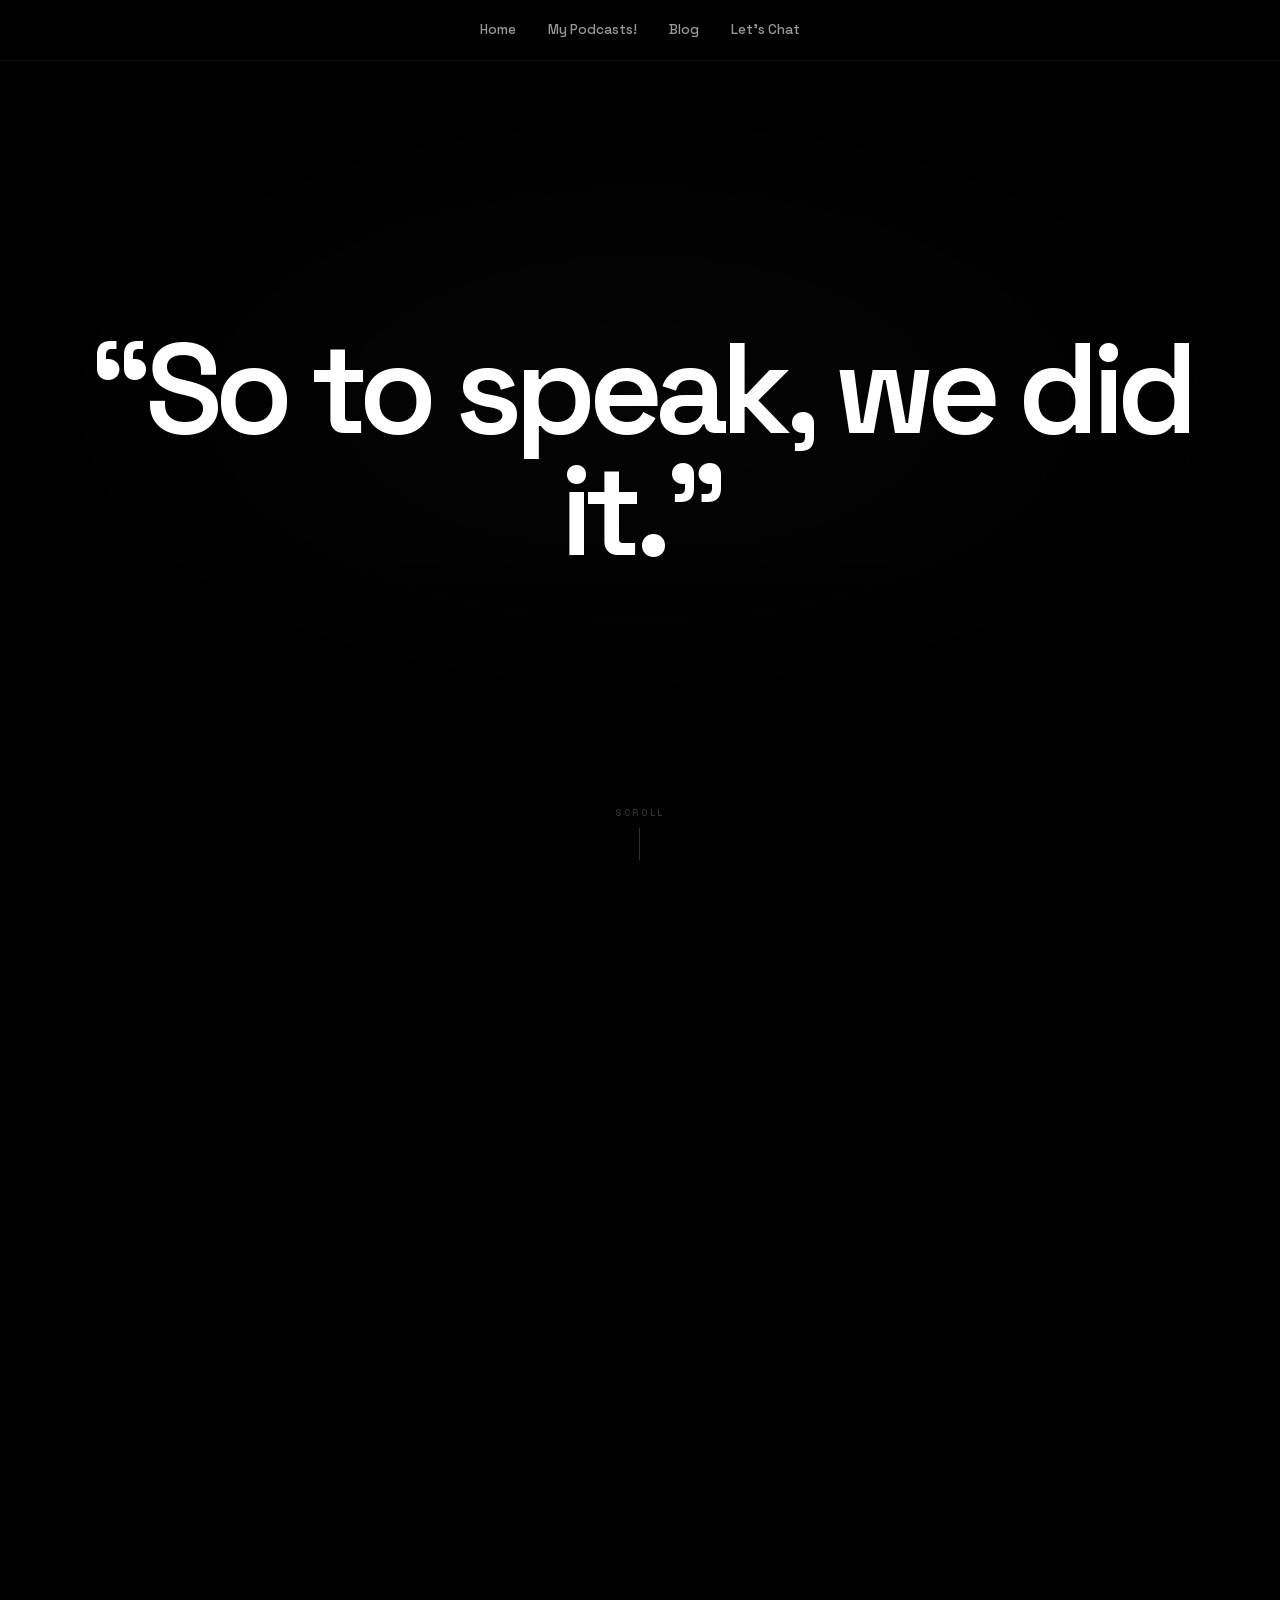
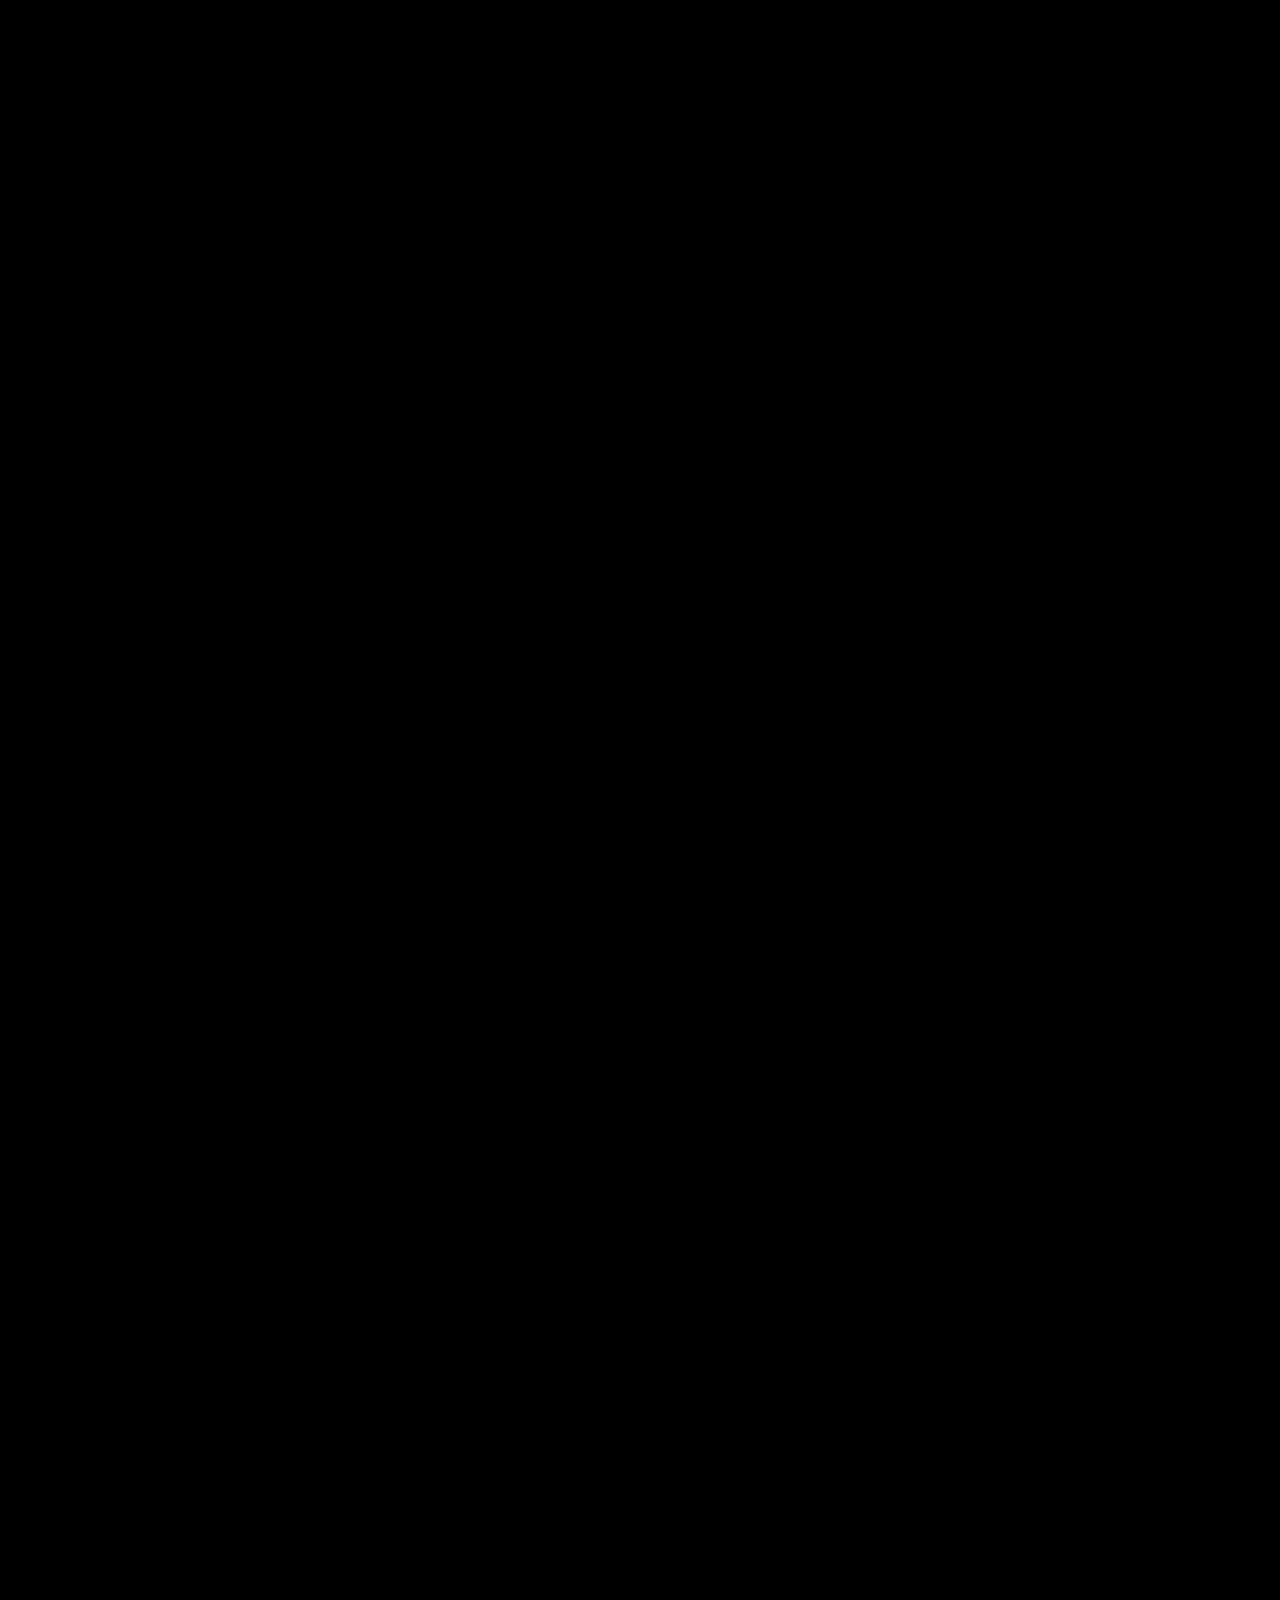
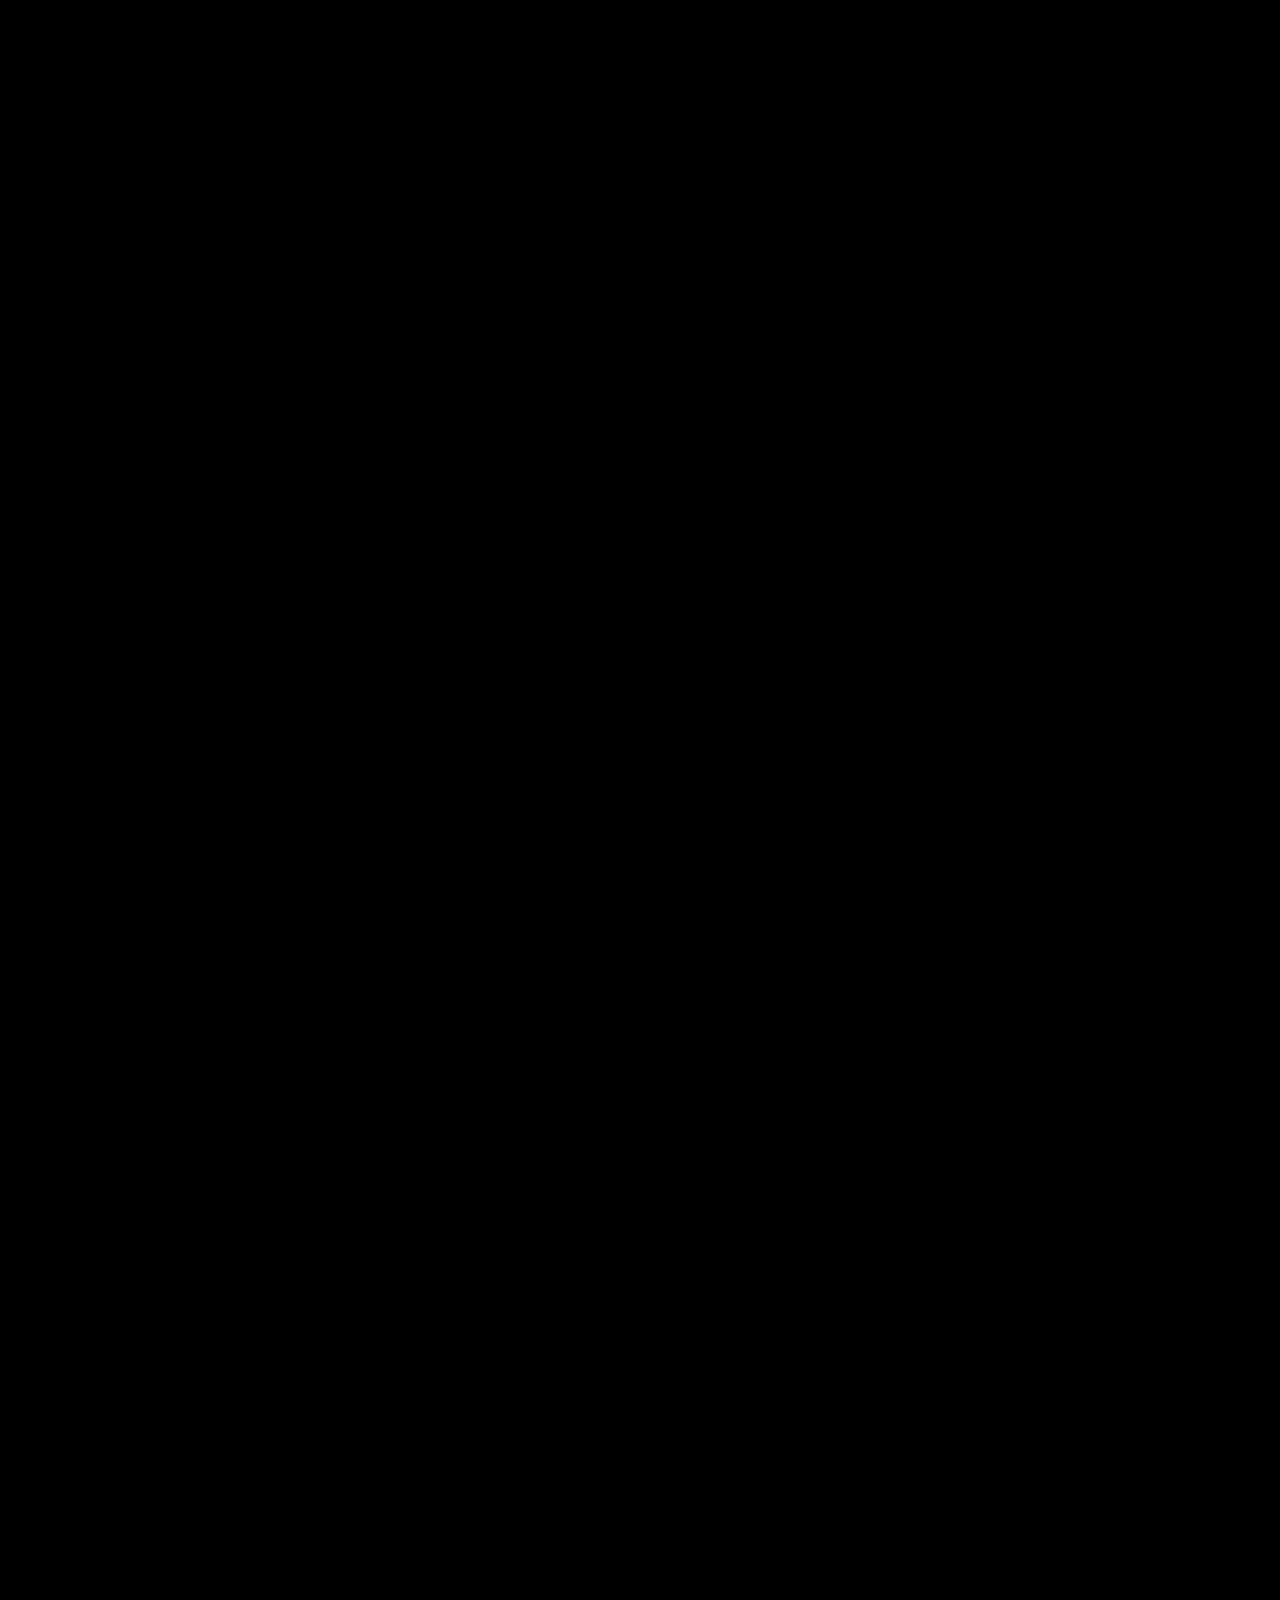
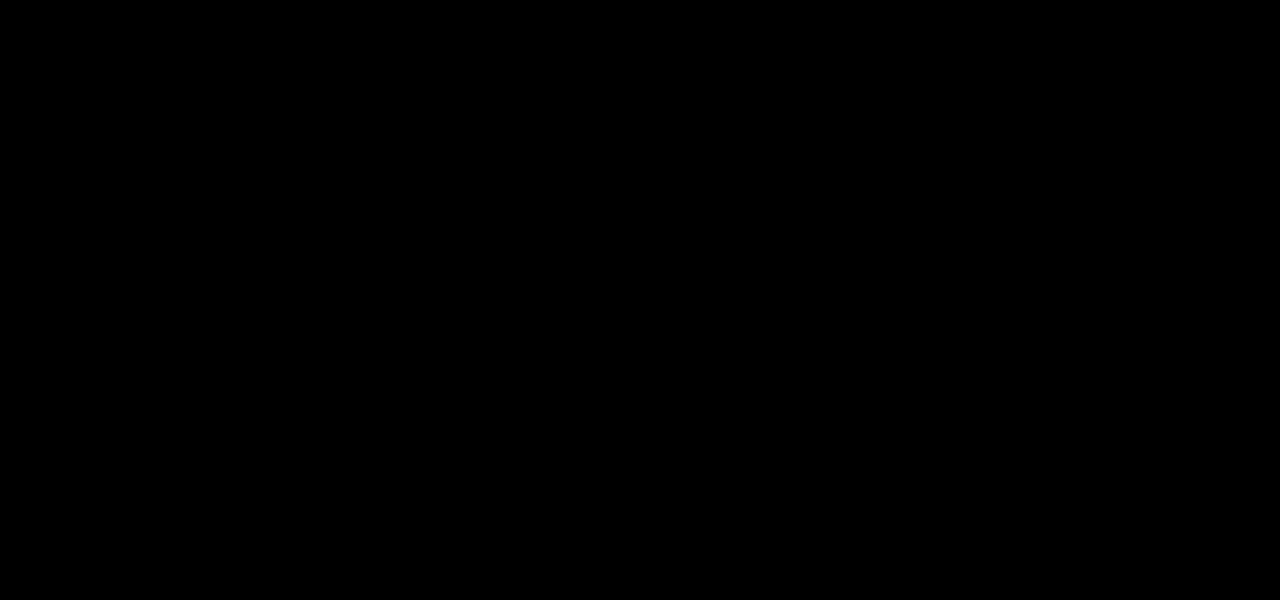
==== commit b4eb4e93: "deploy: publish instant static portfolio" ====
--- a/index.html
+++ b/index.html
@@ -1,4 +1,4 @@
-<!DOCTYPE html><html lang="en" class="__variable_space_grotesk_1jhxa0u relative h-full"><head><meta charSet="utf-8"/><meta name="viewport" content="width=device-width, initial-scale=1"/><link rel="stylesheet" href="/_next/static/css/index.Co2GY6h6.css" data-rsc-css-href="/_next/static/css/index.Co2GY6h6.css" data-precedence="vite-rsc/importer-resources"/><link rel="modulepreload" fetchPriority="low" href="/_next/static/chunks/index-DH55cw8h.js"/><script src="/_next/static/chunks/rolldown-runtime-C60lm6uB.js" type="module" async=""></script><script src="/_next/static/chunks/framework-BgSIrAUN.js" type="module" async=""></script><link rel="modulepreload" href="/_next/static/chunks/layout-segment-context-EyepZ-zw.js" crossorigin=""/><link rel="modulepreload" href="/_next/static/chunks/Icon-CVDcso7b.js" crossorigin=""/><title>Ambrissh S. Raghav</title><meta name="description" content="AI engineer building RAG systems and useful LLM-powered products. Physics student and host of Metaverse Entangled."/><link rel="shortcut icon" href="/icon.png?v=3"/><link rel="icon" href="/icon.png?v=3" sizes="512x512" type="image/png"/><link rel="apple-touch-icon" href="/apple-icon.png?v=3" sizes="512x512" type="image/png"/><script>Object.assign(((self[Symbol.for("vinext.navigationRuntime")]??={bootstrap:{routeManifest:null},functions:{}}).bootstrap.rsc??={rsc:[]}),{params:{},nav:{"pathname":"/","searchParams":[]}})</script><link rel="modulepreload" href="/_next/static/chunks/index-DH55cw8h.js" />
+<!DOCTYPE html><html lang="en" class="__variable_space_grotesk_1jhxa0u relative h-full"><head><meta charSet="utf-8"/><meta name="viewport" content="width=device-width, initial-scale=1"/><link rel="stylesheet" href="/_next/static/css/index.ry3sjD0n.css" data-precedence="vite-rsc/importer-resources"/><title>Ambrissh S. Raghav</title><meta name="description" content="AI engineer building RAG systems and useful LLM-powered products. Physics student and host of Metaverse Entangled."/><link rel="icon" href="/icon.png?45c3b42e8682ed04" sizes="64x64" type="image/png"/><link rel="apple-touch-icon" href="/apple-icon.png?7a7ea93547f5d39a" sizes="180x180" type="image/png"/>
 <link rel="preload" href="/_next/static/_vinext_fonts/space-grotesk-8e191ef32247/space-grotesk-a57c9413.woff2" as="font" type="font/woff2" crossorigin />
 <style data-vinext-fonts>/* vietnamese */
 @font-face {
@@ -149,4 +149,4 @@
 
 .__variable_space_grotesk_1jhxa0u { --font-space-grotesk: 'Space Grotesk', 'Space Grotesk Fallback'; }
 </style>
-</head><body class="__variable_space_grotesk_1jhxa0u antialiased"><nav class="fixed top-0 left-0 z-50 w-full flex items-center justify-center px-8 py-5 border-b border-white/[0.05] bg-black/60 backdrop-blur-[24px]"><div class="flex items-center gap-6 md:gap-8 font-sans text-[0.85rem] font-medium text-white/60"><a href="/" class="transition-colors duration-200 hover:text-white">Home</a><a href="/podcasts/" class="transition-colors duration-200 hover:text-white">My Podcasts!</a><a href="/blog/" class="transition-colors duration-200 hover:text-white">Blog</a><a href="/contact/" class="transition-colors duration-200 hover:text-white">Let&#x27;s Chat</a></div></nav><main class="relative" style="z-index:1"><section aria-label="Opening" class="relative flex min-h-[100dvh] flex-col items-center justify-center px-6" style="background:rgba(0,0,0,0.72)"><div aria-hidden="true" class="pointer-events-none absolute inset-0 overflow-hidden bg-black animate-fade-in"><div class="absolute inset-0 animate-noise-fade" style="background-image:url(&quot;data:image/svg+xml,%3Csvg viewBox=&#x27;0 0 256 256&#x27; xmlns=&#x27;http://www.w3.org/2000/svg&#x27;%3E%3Cfilter id=&#x27;n&#x27;%3E%3CfeTurbulence type=&#x27;fractalNoise&#x27; baseFrequency=&#x27;0.9&#x27; numOctaves=&#x27;4&#x27; stitchTiles=&#x27;stitch&#x27;/%3E%3C/filter%3E%3Crect width=&#x27;100%25&#x27; height=&#x27;100%25&#x27; filter=&#x27;url(%23n)&#x27;/%3E%3C/svg%3E&quot;);background-size:180px 180px;opacity:0"></div><div class="absolute inset-0 bg-[radial-gradient(ellipse_70%_50%_at_50%_45%,rgba(255,255,255,0.03),transparent_70%)] opacity-60"></div><div class="absolute inset-0 bg-gradient-to-b from-black/20 via-transparent to-black"></div></div><div class="animate-popup-fade-in relative z-10 mx-auto w-full max-w-6xl text-center flex flex-col items-center justify-center"><h1 class="font-sans text-white" style="font-size:clamp(4rem, 10vw, 8rem);font-weight:600;letter-spacing:-0.06em;line-height:0.95">“So to speak, we did it.”</h1></div><div class="absolute bottom-10 z-10 flex flex-col items-center gap-2 text-white/20 animate-fade-in" aria-hidden="true"><span class="text-[9px] font-semibold uppercase tracking-[0.3em]">Scroll</span><span class="h-8 w-px bg-white/20"></span></div></section><section id="about" class="min-h-screen flex items-center justify-center px-6 py-20" style="background:rgba(0,0,0,0.72)"><div class="mx-auto w-full max-w-[72rem] grid gap-12 md:grid-cols-2 md:gap-16 items-start"><div class="reveal-intro flex justify-center md:justify-start w-full"><img src="/assets/ambrisshtedx.png" alt="Ambrissh S. Raghav" class="w-full max-w-[85vw] md:max-w-[42vw] md:w-[420px] h-auto rounded-[1.5rem] object-cover border border-white/10" loading="lazy" decoding="async" width="420" height="525" style="aspect-ratio:4/5"/></div><div class="reveal-intro flex flex-col w-full"><h2 class="font-sans font-semibold text-white" style="font-size:clamp(2.5rem, 5vw, 4rem);line-height:1;letter-spacing:-0.04em;margin-bottom:0.5rem">Hey there, I&#x27;m Ambrissh</h2><p class="font-sans text-white mb-4" style="opacity:0.45;font-size:0.95rem">Ambrissh S. Raghav</p><div class="flex flex-wrap items-start gap-[0.6rem] mb-8"><a href="https://instagram.com/_a_s_raghav_" target="_blank" rel="noopener noreferrer" class="inline-flex items-center gap-[0.4rem] px-[0.9rem] py-[0.4rem] rounded-full border border-white/15 bg-white/[0.04] text-white/65 text-[0.8rem] font-sans font-normal decoration-none transition-all duration-200 ease-in-out hover:border-white/35 hover:text-white hover:bg-white/[0.08]"><svg viewBox="0 0 24 24" fill="none" stroke="currentColor" stroke-width="2" stroke-linecap="round" stroke-linejoin="round" class="w-3.5 h-3.5"><rect width="20" height="20" x="2" y="2" rx="5" ry="5"></rect><path d="M16 11.37A4 4 0 1 1 12.63 8 4 4 0 0 1 16 11.37z"></path><line x1="17.5" x2="17.51" y1="6.5" y2="6.5"></line></svg><span>Instagram</span></a><a href="https://www.linkedin.com/in/ambrissh-s-raghav-9bbb12218/" target="_blank" rel="noopener noreferrer" class="inline-flex items-center gap-[0.4rem] px-[0.9rem] py-[0.4rem] rounded-full border border-white/15 bg-white/[0.04] text-white/65 text-[0.8rem] font-sans font-normal decoration-none transition-all duration-200 ease-in-out hover:border-white/35 hover:text-white hover:bg-white/[0.08]"><svg viewBox="0 0 24 24" fill="none" stroke="currentColor" stroke-width="2" stroke-linecap="round" stroke-linejoin="round" class="w-3.5 h-3.5"><path d="M16 8a6 6 0 0 1 6 6v7h-4v-7a2 2 0 0 0-2-2 2 2 0 0 0-2 2v7h-4v-7a6 6 0 0 1 6-6z"></path><rect width="4" height="12" x="2" y="9"></rect><circle cx="4" cy="4" r="2"></circle></svg><span>LinkedIn</span></a><a href="https://github.com/Ambrissh" target="_blank" rel="noopener noreferrer" class="inline-flex items-center gap-[0.4rem] px-[0.9rem] py-[0.4rem] rounded-full border border-white/15 bg-white/[0.04] text-white/65 text-[0.8rem] font-sans font-normal decoration-none transition-all duration-200 ease-in-out hover:border-white/35 hover:text-white hover:bg-white/[0.08]"><svg viewBox="0 0 24 24" fill="none" stroke="currentColor" stroke-width="2" stroke-linecap="round" stroke-linejoin="round" class="w-3.5 h-3.5"><path d="M15 22v-4a4.8 4.8 0 0 0-1-3.5c3 0 6-2 6-5.5.08-1.25-.27-2.48-1-3.5.28-1.15.28-2.35 0-3.5 0 0-1 0-3 1.5-2.64-.5-5.36-.5-8 0C6 2 5 2 5 2c-.3 1.15-.3 2.35 0 3.5A5.403 5.403 0 0 0 4 9c0 3.5 3 5.5 6 5.5-.39.49-.68 1.05-.85 1.65-.17.6-.22 1.23-.15 1.85v4"></path><path d="M9 18c-4.51 2-5-2-7-2"></path></svg><span>GitHub</span></a><a href="mailto:raghavambrissh@gmail.com" target="_blank" rel="noopener noreferrer" class="inline-flex items-center gap-[0.4rem] px-[0.9rem] py-[0.4rem] rounded-full border border-white/15 bg-white/[0.04] text-white/65 text-[0.8rem] font-sans font-normal decoration-none transition-all duration-200 ease-in-out hover:border-white/35 hover:text-white hover:bg-white/[0.08]"><svg viewBox="0 0 24 24" fill="none" stroke="currentColor" stroke-width="2" stroke-linecap="round" stroke-linejoin="round" class="w-3.5 h-3.5"><rect width="20" height="16" x="2" y="4" rx="2"></rect><path d="m22 7-8.97 5.7a1.94 1.94 0 0 1-2.06 0L2 7"></path></svg><span>Email</span></a><a href="https://x.com/Ambrissh00" target="_blank" rel="noopener noreferrer" class="inline-flex items-center gap-[0.4rem] px-[0.9rem] py-[0.4rem] rounded-full border border-white/15 bg-white/[0.04] text-white/65 text-[0.8rem] font-sans font-normal decoration-none transition-all duration-200 ease-in-out hover:border-white/35 hover:text-white hover:bg-white/[0.08]"><svg viewBox="0 0 24 24" fill="none" stroke="currentColor" stroke-width="2" stroke-linecap="round" stroke-linejoin="round" class="w-3.5 h-3.5"><path d="M22 4s-.7 2.1-2 3.4c1.6 10-9.4 17.3-18 11.6 2.2.1 4.4-.6 6-2C3 15.5.5 9.6 3 5c2.2 2.6 5.6 4.1 9 4-.9-4.2 4-6.6 7-3.8 1.1 0 3-1.2 3-1.2z"></path></svg><span>X</span></a></div><div class="space-y-5 font-sans font-light text-[0.95rem] leading-[1.8] text-white/70 mb-10"><p>I&#x27;m a fourth-year BS-MS Physics student at IISER Berhampur, focused on AI engineering and building reliable LLM systems.</p><p>I&#x27;ve worked across quantum communications, embedded systems, cybersecurity, and ML modelling for defence tech. Now I build RAG pipelines, retrieval systems, evaluation workflows, and useful AI products.</p><p>I also host Metaverse Entangled, a podcast series where I talk to founders, scientists, and researchers doing genuinely interesting things. It started as curiosity ,still is. You can learn more by going to the &quot;My Podcasts!&quot; page .</p><p>If you&#x27;re interested in AI engineering, RAG, or want to build something together, hit the contact page. I don&#x27;t bite.</p></div><div class="rounded-[1rem] border border-white/9 bg-white/[0.04] p-5 mb-8 flex items-start gap-4" style="max-width:320px"><img src="/assets/ambrissh-ncc.png" alt="NCC Cadet" class="block rounded-full border border-white/12 object-cover" loading="lazy" decoding="async" width="48" height="48" style="width:48px;height:48px"/><div><span class="inline-block rounded-full border border-white/18 bg-white/6 px-[0.6rem] py-[0.15rem] font-sans font-normal text-[0.65rem] text-white mb-2">Fun Fact 🎖️</span><h3 class="font-sans text-[0.9rem] font-semibold text-white mb-1.5 leading-tight">NCC Best Cadet, RDC 2019-20</h3><p class="font-sans text-[0.8rem] font-light leading-[1.6] text-white/50">Was part of the National Cadet Corps and represented my group as Best Cadet. Genuinely one of the most intense things I&#x27;ve done.</p></div></div><div class="w-full"><span class="block font-sans text-[0.75rem] font-light text-white/35 mb-2">When I&#x27;m not building:</span><div class="flex flex-wrap gap-2"><span class="rounded-full border border-white/10 bg-white/[0.03] px-[0.75rem] py-[0.25rem] font-sans font-light text-[0.75rem] text-white/50">Competitive Programming 🧩</span><span class="rounded-full border border-white/10 bg-white/[0.03] px-[0.75rem] py-[0.25rem] font-sans font-light text-[0.75rem] text-white/50">Cubing 🎲</span></div></div></div></div></section><section id="projects" class="px-6 py-20" style="background:rgba(0,0,0,0.72)"><div class="mx-auto w-full max-w-[72rem] grid gap-12 lg:grid-cols-[1.2fr_0.8fr] lg:gap-16 items-start"><div class="flex flex-col w-full"><div class="reveal-project mb-8"><h2 class="font-sans text-[clamp(1.75rem,4vw,2.5rem)] font-semibold text-white tracking-[-0.02em]">Builds I Built (and am building :)</h2></div><div class="flex flex-col"><article class="reveal-project group flex flex-row items-start gap-6 rounded-[1.25rem] p-6 bg-white/[0.04] border border-white/[0.09] mb-5 transition-all duration-200 ease-in-out hover:-translate-y-[3px] hover:border-white/18"><div class="flex-shrink-0 w-14 h-14 rounded-[0.75rem] overflow-hidden bg-black/40 flex items-center justify-center"><img src="/loopthru.png" alt="LoopThru Logo" class="w-14 h-14 object-contain" loading="lazy" decoding="async"/></div><div class="flex-1"><div class="flex justify-between items-start"><h3 class="font-sans text-[1rem] font-semibold text-white leading-tight">LoopThru</h3><span class="font-sans text-[0.8rem] font-light text-white/20">01</span></div><div class="flex flex-wrap gap-2 mt-2"><span class="rounded-full border border-white/12 px-2.5 py-0.5 font-sans font-normal text-[0.7rem] text-white/50 bg-white/[0.01]">open source</span><span class="rounded-full border border-white/12 px-2.5 py-0.5 font-sans font-normal text-[0.7rem] text-white/50 bg-white/[0.01]">chrome extension</span><span class="rounded-full border border-white/12 px-2.5 py-0.5 font-sans font-normal text-[0.7rem] text-white/50 bg-white/[0.01]">groq api</span></div><p class="font-sans text-[0.875rem] font-light leading-[1.7] text-white/60 mt-3">AI-powered Chrome extension that filters Discord noise using Groq API. Sends browser notifications only for messages that actually matter. Because who has time to read 400 unread messages.</p><a href="https://github.com/Ambrissh/loopthru" target="_blank" rel="noopener noreferrer" class="inline-flex items-center gap-1.5 font-sans font-normal text-[0.8rem] text-white/38 mt-4.5 decoration-none transition-colors duration-200 hover:text-white/80"><span>View on GitHub</span><svg xmlns="http://www.w3.org/2000/svg" width="24" height="24" viewBox="0 0 24 24" fill="none" stroke="currentColor" stroke-width="2" stroke-linecap="round" stroke-linejoin="round" class="lucide lucide-external-link w-3 h-3" aria-hidden="true"><path d="M15 3h6v6"></path><path d="M10 14 21 3"></path><path d="M18 13v6a2 2 0 0 1-2 2H5a2 2 0 0 1-2-2V8a2 2 0 0 1 2-2h6"></path></svg></a></div></article><article class="reveal-project group flex flex-row items-start gap-6 rounded-[1.25rem] p-6 bg-white/[0.04] border border-white/[0.09] mb-5 transition-all duration-200 ease-in-out hover:-translate-y-[3px] hover:border-white/18"><div class="flex-shrink-0 w-14 h-14 rounded-[0.75rem] overflow-hidden bg-black/40 flex items-center justify-center"><img src="/clowde.png" alt="Clowde Logo" class="w-14 h-14 object-contain" loading="lazy" decoding="async"/></div><div class="flex-1"><div class="flex justify-between items-start"><h3 class="font-sans text-[1rem] font-semibold text-white leading-tight">Clowde</h3><span class="font-sans text-[0.8rem] font-light text-white/20">02</span></div><div class="flex flex-wrap gap-2 mt-2"><span class="rounded-full border border-white/12 px-2.5 py-0.5 font-sans font-normal text-[0.7rem] text-white/50 bg-white/[0.01]">open source</span><span class="rounded-full border border-white/12 px-2.5 py-0.5 font-sans font-normal text-[0.7rem] text-white/50 bg-white/[0.01]">chrome extension</span><span class="rounded-full border border-white/12 px-2.5 py-0.5 font-sans font-normal text-[0.7rem] text-white/50 bg-white/[0.01]">context management</span></div><p class="font-sans text-[0.875rem] font-light leading-[1.7] text-white/60 mt-3">Use Claude without hitting limits! An easy to use extension that watches your Claude.ai context window and nudges you to switch chats before you lose your flow. Generates full continuity handoffs so the next chat picks up exactly where you left off. Claude + Flow = Clowde.</p><a href="https://github.com/Ambrissh/Clowde" target="_blank" rel="noopener noreferrer" class="inline-flex items-center gap-1.5 font-sans font-normal text-[0.8rem] text-white/38 mt-4.5 decoration-none transition-colors duration-200 hover:text-white/80"><span>View on GitHub</span><svg xmlns="http://www.w3.org/2000/svg" width="24" height="24" viewBox="0 0 24 24" fill="none" stroke="currentColor" stroke-width="2" stroke-linecap="round" stroke-linejoin="round" class="lucide lucide-external-link w-3 h-3" aria-hidden="true"><path d="M15 3h6v6"></path><path d="M10 14 21 3"></path><path d="M18 13v6a2 2 0 0 1-2 2H5a2 2 0 0 1-2-2V8a2 2 0 0 1 2-2h6"></path></svg></a></div></article><article class="reveal-project group flex flex-row items-start gap-6 rounded-[1.25rem] p-6 bg-white/[0.04] border border-white/[0.09] mb-5 transition-all duration-200 ease-in-out hover:-translate-y-[3px] hover:border-white/18"><div class="flex-shrink-0 w-14 h-14 rounded-[0.75rem] overflow-hidden bg-black/40"><svg width="56" height="56" viewBox="0 0 56 56" fill="none" xmlns="http://www.w3.org/2000/svg"><rect width="56" height="56" rx="10" fill="url(#grad)"></rect><defs><linearGradient id="grad" x1="0" y1="0" x2="1" y2="1"><stop offset="0%" stop-color="#1a1a2e"></stop><stop offset="100%" stop-color="#16213e"></stop></linearGradient></defs><path d="M6 28 C13 18, 20 38, 27 28 C34 18, 41 38, 50 24" stroke="rgba(100,180,255,0.9)" stroke-width="1.5" fill="none"></path><path d="M6 32 C13 22, 20 42, 27 32 C34 22, 41 42, 50 28" stroke="rgba(180,100,255,0.9)" stroke-width="1.5" fill="none"></path></svg></div><div class="flex-1"><div class="flex justify-between items-start"><h3 class="font-sans text-[1rem] font-semibold text-white leading-tight">Cognitive Drift</h3><span class="font-sans text-[0.8rem] font-light text-white/20">03</span></div><div class="flex flex-wrap gap-2 mt-2"><span class="rounded-full border border-white/12 px-2.5 py-0.5 font-sans font-normal text-[0.7rem] text-white/50 bg-white/[0.01]">open source</span><span class="rounded-full border border-white/12 px-2.5 py-0.5 font-sans font-normal text-[0.7rem] text-white/50 bg-white/[0.01]">llm observability</span><span class="rounded-full border border-white/12 px-2.5 py-0.5 font-sans font-normal text-[0.7rem] text-white/50 bg-white/[0.01]">ml</span></div><p class="font-sans text-[0.875rem] font-light leading-[1.7] text-white/60 mt-3">Real-time observability for LLM uncertainty and reasoning instability. Tracks when models start losing the plot mid-generation. Turns out that happens more than you&#x27;d think.</p><a href="https://github.com/Ambrissh/cognitive-drift" target="_blank" rel="noopener noreferrer" class="inline-flex items-center gap-1.5 font-sans font-normal text-[0.8rem] text-white/38 mt-4.5 decoration-none transition-colors duration-200 hover:text-white/80"><span>View on GitHub</span><svg xmlns="http://www.w3.org/2000/svg" width="24" height="24" viewBox="0 0 24 24" fill="none" stroke="currentColor" stroke-width="2" stroke-linecap="round" stroke-linejoin="round" class="lucide lucide-external-link w-3 h-3" aria-hidden="true"><path d="M15 3h6v6"></path><path d="M10 14 21 3"></path><path d="M18 13v6a2 2 0 0 1-2 2H5a2 2 0 0 1-2-2V8a2 2 0 0 1 2-2h6"></path></svg></a></div></article><article class="reveal-project group flex flex-row items-start gap-6 rounded-[1.25rem] p-6 bg-white/[0.04] border border-white/[0.09] mb-5 transition-all duration-200 ease-in-out hover:-translate-y-[3px] hover:border-white/18"><div class="flex-shrink-0 w-14 h-14 rounded-[0.75rem] overflow-hidden bg-black/40 flex items-center justify-center"><img src="/loopnote.png" alt="LoopNote Logo" class="w-14 h-14 object-contain" loading="lazy" decoding="async"/></div><div class="flex-1"><div class="flex justify-between items-start"><h3 class="font-sans text-[1rem] font-semibold text-white leading-tight">LoopNote</h3><span class="font-sans text-[0.8rem] font-light text-white/20">04</span></div><div class="flex flex-wrap gap-2 mt-2"><span class="rounded-full border border-white/12 px-2.5 py-0.5 font-sans font-normal text-[0.7rem] text-white/50 bg-white/[0.01]">open source</span><span class="rounded-full border border-white/12 px-2.5 py-0.5 font-sans font-normal text-[0.7rem] text-white/50 bg-white/[0.01]">chrome extension</span><span class="rounded-full border border-white/12 px-2.5 py-0.5 font-sans font-normal text-[0.7rem] text-white/50 bg-white/[0.01]">chatgpt</span></div><p class="font-sans text-[0.875rem] font-light leading-[1.7] text-white/60 mt-3">Stop switching chats and losing context. LoopNote gives you a parallel workspace inside ChatGPT for quick questions, notes, and saved insights. Your side-brain, basically.</p><a href="https://github.com/Ambrissh/Loopnote" target="_blank" rel="noopener noreferrer" class="inline-flex items-center gap-1.5 font-sans font-normal text-[0.8rem] text-white/38 mt-4.5 decoration-none transition-colors duration-200 hover:text-white/80"><span>View on GitHub</span><svg xmlns="http://www.w3.org/2000/svg" width="24" height="24" viewBox="0 0 24 24" fill="none" stroke="currentColor" stroke-width="2" stroke-linecap="round" stroke-linejoin="round" class="lucide lucide-external-link w-3 h-3" aria-hidden="true"><path d="M15 3h6v6"></path><path d="M10 14 21 3"></path><path d="M18 13v6a2 2 0 0 1-2 2H5a2 2 0 0 1-2-2V8a2 2 0 0 1 2-2h6"></path></svg></a></div></article></div></div><div class="reveal-project flex flex-col w-full lg:mt-[4.5rem]"><div class="overflow-hidden rounded-[0.75rem] border border-white/[0.07] bg-black p-4 flex items-center justify-center max-w-[420px]"><img src="https://ghchart.rshah.org/Ambrissh" alt="Ambrissh GitHub contributions" style="width:100%;border-radius:0.75rem;opacity:0.72;filter:invert(1) hue-rotate(180deg);border:1px solid rgba(255,255,255,0.07)" loading="lazy" decoding="async"/></div><a href="https://github.com/Ambrissh" target="_blank" rel="noopener noreferrer" class="inline-block font-sans text-[0.8rem] font-light mt-3 self-start decoration-none text-white/35 hover:text-white/70 transition-colors duration-200 mb-10">github.com/Ambrissh →</a><div class="flex flex-col gap-5"><div class="border-l-2 border-white/12 pl-4 flex flex-col py-0.5"><span class="font-sans text-[1.75rem] font-semibold text-white leading-none">5+</span><span class="font-sans text-[0.8rem] font-light text-white/45 mt-1">Projects shipped</span></div><div class="border-l-2 border-white/12 pl-4 flex flex-col py-0.5"><span class="font-sans text-[1.75rem] font-semibold text-white leading-none">3</span><span class="font-sans text-[0.8rem] font-light text-white/45 mt-1">Research collaborations</span></div></div><div class="mt-12 max-w-[420px]"><div class="flex items-center gap-2 text-white/35"><svg xmlns="http://www.w3.org/2000/svg" width="24" height="24" viewBox="0 0 24 24" fill="none" stroke="currentColor" stroke-width="2" stroke-linecap="round" stroke-linejoin="round" class="lucide lucide-earth h-3.5 w-3.5" aria-hidden="true"><path d="M21.54 15H17a2 2 0 0 0-2 2v4.54"></path><path d="M7 3.34V5a3 3 0 0 0 3 3a2 2 0 0 1 2 2c0 1.1.9 2 2 2a2 2 0 0 0 2-2c0-1.1.9-2 2-2h3.17"></path><path d="M11 21.95V18a2 2 0 0 0-2-2a2 2 0 0 1-2-2v-1a2 2 0 0 0-2-2H2.05"></path><circle cx="12" cy="12" r="10"></circle></svg><span class="font-sans text-[0.68rem] font-medium uppercase tracking-[0.24em]">Websites + visibility</span></div><h3 class="mt-3 max-w-[18rem] font-sans text-[1.2rem] font-semibold leading-[1.25] tracking-[-0.02em] text-white">I&#x27;ve also built websites for brands.</h3><p class="mt-2 max-w-sm font-sans text-[0.8rem] font-light leading-[1.65] text-white/48">From design and development to SEO and GEO, built to help local businesses get discovered.</p><div class="mt-5 flex flex-wrap gap-2"><span class="inline-flex items-center gap-1.5 rounded-full border border-white/10 bg-white/[0.025] px-2.5 py-1 font-sans text-[0.66rem] text-white/48"><svg xmlns="http://www.w3.org/2000/svg" width="24" height="24" viewBox="0 0 24 24" fill="none" stroke="currentColor" stroke-width="2" stroke-linecap="round" stroke-linejoin="round" class="lucide lucide-search h-3 w-3" aria-hidden="true"><path d="m21 21-4.34-4.34"></path><circle cx="11" cy="11" r="8"></circle></svg>SEO</span><span class="inline-flex items-center gap-1.5 rounded-full border border-white/10 bg-white/[0.025] px-2.5 py-1 font-sans text-[0.66rem] text-white/48"><svg xmlns="http://www.w3.org/2000/svg" width="24" height="24" viewBox="0 0 24 24" fill="none" stroke="currentColor" stroke-width="2" stroke-linecap="round" stroke-linejoin="round" class="lucide lucide-sparkles h-3 w-3" aria-hidden="true"><path d="M11.017 2.814a1 1 0 0 1 1.966 0l1.051 5.558a2 2 0 0 0 1.594 1.594l5.558 1.051a1 1 0 0 1 0 1.966l-5.558 1.051a2 2 0 0 0-1.594 1.594l-1.051 5.558a1 1 0 0 1-1.966 0l-1.051-5.558a2 2 0 0 0-1.594-1.594l-5.558-1.051a1 1 0 0 1 0-1.966l5.558-1.051a2 2 0 0 0 1.594-1.594z"></path><path d="M20 2v4"></path><path d="M22 4h-4"></path><circle cx="4" cy="20" r="2"></circle></svg>GEO</span></div><div class="mt-5 grid gap-4 sm:grid-cols-2 lg:grid-cols-1"><a href="https://ps4loungetnj.in" target="_blank" rel="noopener noreferrer" class="group overflow-hidden rounded-[0.9rem] border border-white/[0.09] bg-white/[0.035] transition-all duration-300 hover:-translate-y-1 hover:border-white/20 hover:bg-white/[0.055]"><div class="relative aspect-video overflow-hidden border-b border-white/[0.07] bg-black"><img src="/assets/ps4-lounge-preview.jpg" alt="PS4 Gaming Lounge website preview" class="h-full w-full object-cover opacity-75 transition duration-500 group-hover:scale-[1.025] group-hover:opacity-95" loading="lazy" decoding="async"/><div class="pointer-events-none absolute inset-0 bg-gradient-to-t from-black/35 via-transparent to-transparent"></div></div><div class="flex items-start justify-between gap-4 p-4"><div><span class="font-mono text-[0.62rem] text-white/25">0<!-- -->1</span><h4 class="mt-1 font-sans text-[0.9rem] font-semibold leading-tight text-white/82">PS4 Gaming Lounge</h4><p class="mt-1 font-sans text-[0.68rem] text-white/36">Thanjavur</p><p class="mt-2 font-sans text-[0.72rem] text-white/48 transition-colors duration-200 group-hover:text-white/75">ps4loungetnj.in</p></div><svg xmlns="http://www.w3.org/2000/svg" width="24" height="24" viewBox="0 0 24 24" fill="none" stroke="currentColor" stroke-width="2" stroke-linecap="round" stroke-linejoin="round" class="lucide lucide-external-link mt-1 h-3.5 w-3.5 flex-none text-white/28 transition-colors duration-200 group-hover:text-white/70" aria-hidden="true"><path d="M15 3h6v6"></path><path d="M10 14 21 3"></path><path d="M18 13v6a2 2 0 0 1-2 2H5a2 2 0 0 1-2-2V8a2 2 0 0 1 2-2h6"></path></svg></div></a><a href="https://sigaramphysio.in" target="_blank" rel="noopener noreferrer" class="group overflow-hidden rounded-[0.9rem] border border-white/[0.09] bg-white/[0.035] transition-all duration-300 hover:-translate-y-1 hover:border-white/20 hover:bg-white/[0.055]"><div class="relative aspect-video overflow-hidden border-b border-white/[0.07] bg-black"><img src="/assets/sigaram-physio-preview.jpg" alt="Sigaram Physiotherapy Clinic website preview" class="h-full w-full object-cover opacity-75 transition duration-500 group-hover:scale-[1.025] group-hover:opacity-95" loading="lazy" decoding="async"/><div class="pointer-events-none absolute inset-0 bg-gradient-to-t from-black/35 via-transparent to-transparent"></div></div><div class="flex items-start justify-between gap-4 p-4"><div><span class="font-mono text-[0.62rem] text-white/25">0<!-- -->2</span><h4 class="mt-1 font-sans text-[0.9rem] font-semibold leading-tight text-white/82">Sigaram Physiotherapy Clinic</h4><p class="mt-1 font-sans text-[0.68rem] text-white/36">Thanjavur</p><p class="mt-2 font-sans text-[0.72rem] text-white/48 transition-colors duration-200 group-hover:text-white/75">sigaramphysio.in</p></div><svg xmlns="http://www.w3.org/2000/svg" width="24" height="24" viewBox="0 0 24 24" fill="none" stroke="currentColor" stroke-width="2" stroke-linecap="round" stroke-linejoin="round" class="lucide lucide-external-link mt-1 h-3.5 w-3.5 flex-none text-white/28 transition-colors duration-200 group-hover:text-white/70" aria-hidden="true"><path d="M15 3h6v6"></path><path d="M10 14 21 3"></path><path d="M18 13v6a2 2 0 0 1-2 2H5a2 2 0 0 1-2-2V8a2 2 0 0 1 2-2h6"></path></svg></div></a></div></div></div></div></section><section id="skills" class="px-6 py-20 overflow-hidden" style="background:rgba(0,0,0,0.90)"><div class="mx-auto max-w-[56rem]"><div class="reveal-skills mb-2"><h2 class="font-sans text-[clamp(1.75rem,4vw,2.5rem)] font-semibold text-white tracking-[-0.02em]">Skills, in motion</h2></div><div class="reveal-skills mb-10"><p class="font-sans text-[0.9rem] font-light text-white/45">Things I actually use, not things that look good on a resume.</p></div><div class="reveal-skills flex flex-col gap-10 w-full mt-6"><div class="flex flex-col gap-3"><span class="font-sans text-[0.8rem] font-medium tracking-[0.05em] uppercase text-white/35 pl-2">AI / ML</span><div class="relative overflow-hidden w-full py-1" style="mask-image:linear-gradient(to right, transparent, black 10%, black 90%, transparent);-webkit-mask-image:linear-gradient(to right, transparent, black 10%, black 90%, transparent)"><div class="flex gap-3 w-max animate-scroll-left hover:[animation-play-state:paused]"><span class="rounded-full border border-white/12 bg-white/[0.04] px-5 py-2 font-sans font-normal text-[0.875rem] text-white whitespace-nowrap flex-shrink-0">Python</span><span class="rounded-full border border-white/12 bg-white/[0.04] px-5 py-2 font-sans font-normal text-[0.875rem] text-white whitespace-nowrap flex-shrink-0">TypeScript</span><span class="rounded-full border border-white/12 bg-white/[0.04] px-5 py-2 font-sans font-normal text-[0.875rem] text-white whitespace-nowrap flex-shrink-0">React</span><span class="rounded-full border border-white/12 bg-white/[0.04] px-5 py-2 font-sans font-normal text-[0.875rem] text-white whitespace-nowrap flex-shrink-0">Next.js</span><span class="rounded-full border border-white/12 bg-white/[0.04] px-5 py-2 font-sans font-normal text-[0.875rem] text-white whitespace-nowrap flex-shrink-0">PyTorch</span><span class="rounded-full border border-white/12 bg-white/[0.04] px-5 py-2 font-sans font-normal text-[0.875rem] text-white whitespace-nowrap flex-shrink-0">LLM APIs</span><span class="rounded-full border border-white/12 bg-white/[0.04] px-5 py-2 font-sans font-normal text-[0.875rem] text-white whitespace-nowrap flex-shrink-0">RAG Pipelines</span><span class="rounded-full border border-white/12 bg-white/[0.04] px-5 py-2 font-sans font-normal text-[0.875rem] text-white whitespace-nowrap flex-shrink-0">Vector Search</span><span class="rounded-full border border-white/12 bg-white/[0.04] px-5 py-2 font-sans font-normal text-[0.875rem] text-white whitespace-nowrap flex-shrink-0">Evaluation</span><span class="rounded-full border border-white/12 bg-white/[0.04] px-5 py-2 font-sans font-normal text-[0.875rem] text-white whitespace-nowrap flex-shrink-0">Prompt Engineering</span><span class="rounded-full border border-white/12 bg-white/[0.04] px-5 py-2 font-sans font-normal text-[0.875rem] text-white whitespace-nowrap flex-shrink-0">Python</span><span class="rounded-full border border-white/12 bg-white/[0.04] px-5 py-2 font-sans font-normal text-[0.875rem] text-white whitespace-nowrap flex-shrink-0">TypeScript</span><span class="rounded-full border border-white/12 bg-white/[0.04] px-5 py-2 font-sans font-normal text-[0.875rem] text-white whitespace-nowrap flex-shrink-0">React</span><span class="rounded-full border border-white/12 bg-white/[0.04] px-5 py-2 font-sans font-normal text-[0.875rem] text-white whitespace-nowrap flex-shrink-0">Next.js</span><span class="rounded-full border border-white/12 bg-white/[0.04] px-5 py-2 font-sans font-normal text-[0.875rem] text-white whitespace-nowrap flex-shrink-0">PyTorch</span><span class="rounded-full border border-white/12 bg-white/[0.04] px-5 py-2 font-sans font-normal text-[0.875rem] text-white whitespace-nowrap flex-shrink-0">LLM APIs</span><span class="rounded-full border border-white/12 bg-white/[0.04] px-5 py-2 font-sans font-normal text-[0.875rem] text-white whitespace-nowrap flex-shrink-0">RAG Pipelines</span><span class="rounded-full border border-white/12 bg-white/[0.04] px-5 py-2 font-sans font-normal text-[0.875rem] text-white whitespace-nowrap flex-shrink-0">Vector Search</span><span class="rounded-full border border-white/12 bg-white/[0.04] px-5 py-2 font-sans font-normal text-[0.875rem] text-white whitespace-nowrap flex-shrink-0">Evaluation</span><span class="rounded-full border border-white/12 bg-white/[0.04] px-5 py-2 font-sans font-normal text-[0.875rem] text-white whitespace-nowrap flex-shrink-0">Prompt Engineering</span></div></div></div><div class="flex flex-col gap-3"><span class="font-sans text-[0.8rem] font-medium tracking-[0.05em] uppercase text-white/35 pr-2 text-right">Systems / Tools</span><div class="relative overflow-hidden w-full py-1" style="mask-image:linear-gradient(to right, transparent, black 10%, black 90%, transparent);-webkit-mask-image:linear-gradient(to right, transparent, black 10%, black 90%, transparent)"><div class="flex gap-3 w-max animate-scroll-right hover:[animation-play-state:paused]"><span class="rounded-full border border-white/12 bg-white/[0.04] px-5 py-2 font-sans font-normal text-[0.875rem] text-white whitespace-nowrap flex-shrink-0">PostgreSQL</span><span class="rounded-full border border-white/12 bg-white/[0.04] px-5 py-2 font-sans font-normal text-[0.875rem] text-white whitespace-nowrap flex-shrink-0">Docker</span><span class="rounded-full border border-white/12 bg-white/[0.04] px-5 py-2 font-sans font-normal text-[0.875rem] text-white whitespace-nowrap flex-shrink-0">Git</span><span class="rounded-full border border-white/12 bg-white/[0.04] px-5 py-2 font-sans font-normal text-[0.875rem] text-white whitespace-nowrap flex-shrink-0">Linux</span><span class="rounded-full border border-white/12 bg-white/[0.04] px-5 py-2 font-sans font-normal text-[0.875rem] text-white whitespace-nowrap flex-shrink-0">Bash</span><span class="rounded-full border border-white/12 bg-white/[0.04] px-5 py-2 font-sans font-normal text-[0.875rem] text-white whitespace-nowrap flex-shrink-0">C++</span><span class="rounded-full border border-white/12 bg-white/[0.04] px-5 py-2 font-sans font-normal text-[0.875rem] text-white whitespace-nowrap flex-shrink-0">JAX</span><span class="rounded-full border border-white/12 bg-white/[0.04] px-5 py-2 font-sans font-normal text-[0.875rem] text-white whitespace-nowrap flex-shrink-0">Scikit-Learn</span><span class="rounded-full border border-white/12 bg-white/[0.04] px-5 py-2 font-sans font-normal text-[0.875rem] text-white whitespace-nowrap flex-shrink-0">Gymnasium</span><span class="rounded-full border border-white/12 bg-white/[0.04] px-5 py-2 font-sans font-normal text-[0.875rem] text-white whitespace-nowrap flex-shrink-0">LaTeX</span><span class="rounded-full border border-white/12 bg-white/[0.04] px-5 py-2 font-sans font-normal text-[0.875rem] text-white whitespace-nowrap flex-shrink-0">PostgreSQL</span><span class="rounded-full border border-white/12 bg-white/[0.04] px-5 py-2 font-sans font-normal text-[0.875rem] text-white whitespace-nowrap flex-shrink-0">Docker</span><span class="rounded-full border border-white/12 bg-white/[0.04] px-5 py-2 font-sans font-normal text-[0.875rem] text-white whitespace-nowrap flex-shrink-0">Git</span><span class="rounded-full border border-white/12 bg-white/[0.04] px-5 py-2 font-sans font-normal text-[0.875rem] text-white whitespace-nowrap flex-shrink-0">Linux</span><span class="rounded-full border border-white/12 bg-white/[0.04] px-5 py-2 font-sans font-normal text-[0.875rem] text-white whitespace-nowrap flex-shrink-0">Bash</span><span class="rounded-full border border-white/12 bg-white/[0.04] px-5 py-2 font-sans font-normal text-[0.875rem] text-white whitespace-nowrap flex-shrink-0">C++</span><span class="rounded-full border border-white/12 bg-white/[0.04] px-5 py-2 font-sans font-normal text-[0.875rem] text-white whitespace-nowrap flex-shrink-0">JAX</span><span class="rounded-full border border-white/12 bg-white/[0.04] px-5 py-2 font-sans font-normal text-[0.875rem] text-white whitespace-nowrap flex-shrink-0">Scikit-Learn</span><span class="rounded-full border border-white/12 bg-white/[0.04] px-5 py-2 font-sans font-normal text-[0.875rem] text-white whitespace-nowrap flex-shrink-0">Gymnasium</span><span class="rounded-full border border-white/12 bg-white/[0.04] px-5 py-2 font-sans font-normal text-[0.875rem] text-white whitespace-nowrap flex-shrink-0">LaTeX</span></div></div></div></div></div></section><section id="experience" class="px-6 py-20" style="background:rgba(0,0,0,0.90)"><div class="mx-auto max-w-[56rem]"><div class="reveal-experience mb-12"><h2 class="font-sans text-[clamp(1.75rem,4vw,2.5rem)] font-semibold tracking-[-0.02em] text-white">Experience</h2></div><div class="relative border-l border-white/8 ml-1 pl-0"><div class="reveal-experience relative pl-[2rem] pb-[2.5rem] last:pb-0"><span class="absolute left-[-4px] top-[8px] h-2 w-2 rounded-full bg-white/25" style="transform:translateX(-50%)"></span><div class="flex flex-wrap items-baseline justify-between gap-[0.5rem]"><h3 class="font-sans text-[0.95rem] font-medium text-white">Research Collaborator: Energy-Efficient Drone Control using RL</h3><span class="font-sans text-[0.8rem] font-light text-white/40 whitespace-nowrap">March 2025 - May 2026</span></div><div class="font-sans text-[0.85rem] font-normal text-white/55 mt-[0.25rem]">IIIT Hyderabad · Remote</div><div class="font-sans text-[0.8rem] font-light text-white/40 mt-[0.2rem]">Advisor: Prof. Harikumar Kandath</div><div class="mt-[0.75rem]"><p class="font-sans text-[0.875rem] font-light leading-[1.7] text-white/60 mb-[0.4rem] last:mb-0">• <!-- -->Developing RL-based control policies for energy-efficient UAV navigation with custom Gymnasium reward functions</p><p class="font-sans text-[0.875rem] font-light leading-[1.7] text-white/60 mb-[0.4rem] last:mb-0">• <!-- -->Training and benchmarking agents (CleanRL, SB3) under real-world deployment constraints</p></div></div><div class="reveal-experience relative pl-[2rem] pb-[2.5rem] last:pb-0"><span class="absolute left-[-4px] top-[8px] h-2 w-2 rounded-full bg-white/25" style="transform:translateX(-50%)"></span><div class="flex flex-wrap items-baseline justify-between gap-[0.5rem]"><h3 class="font-sans text-[0.95rem] font-medium text-white">Research Intern</h3><span class="font-sans text-[0.8rem] font-light text-white/40 whitespace-nowrap">May 2025 - July 2025</span></div><div class="font-sans text-[0.85rem] font-normal text-white/55 mt-[0.25rem]">BITS Hyderabad · Hyderabad, India</div><div class="mt-[0.75rem]"><p class="font-sans text-[0.875rem] font-light leading-[1.7] text-white/60 mb-[0.4rem] last:mb-0">• <!-- -->Studied classical cryptography (RSA, AES) and quantum threats (Shor&#x27;s, Grover&#x27;s)</p><p class="font-sans text-[0.875rem] font-light leading-[1.7] text-white/60 mb-[0.4rem] last:mb-0">• <!-- -->Explored post-quantum cryptographic frameworks</p></div></div><div class="reveal-experience relative pl-[2rem] pb-[2.5rem] last:pb-0"><span class="absolute left-[-4px] top-[8px] h-2 w-2 rounded-full bg-white/25" style="transform:translateX(-50%)"></span><div class="flex flex-wrap items-baseline justify-between gap-[0.5rem]"><h3 class="font-sans text-[0.95rem] font-medium text-white">Reading Project: Quantum Information &amp; Computing</h3><span class="font-sans text-[0.8rem] font-light text-white/40 whitespace-nowrap">March 2025 - June 2025</span></div><div class="font-sans text-[0.85rem] font-normal text-white/55 mt-[0.25rem]">IISER Berhampur · Remote</div><div class="font-sans text-[0.8rem] font-light text-white/40 mt-[0.2rem]">Advisors: Prof. P.K. Panigrahi, Dr. Shreya Banerjee</div></div></div></div></section><section id="initiatives" class="px-6 py-20" style="background:rgba(0,0,0,0.90)"><div class="mx-auto max-w-[56rem]"><div class="reveal-initiatives"><h2 class="font-sans text-[clamp(1.75rem,4vw,2.5rem)] font-semibold tracking-[-0.02em] text-white">Stuff I&#x27;ve Organized</h2><p class="font-sans text-[1rem] font-light text-white/45 mt-2">(I love organizing and taking initiatives)</p></div><div class="mt-10 grid gap-[1.25rem] sm:grid-cols-2"><div class="reveal-initiatives flex flex-col justify-between rounded-[1rem] border border-white/[0.07] bg-white/[0.03] px-6 py-5"><div><div class="flex items-center justify-between gap-4"><h3 class="font-sans text-[0.9rem] font-medium text-white">TEDxIISERBPR</h3><span class="font-sans text-[0.75rem] font-light text-white/35 whitespace-nowrap">2024-2026</span></div><div class="font-sans text-[0.8rem] font-light text-white/45 mt-1">Head of Organizing Committee</div><p class="font-sans text-[0.825rem] font-light leading-[1.65] text-white/55 mt-[0.5rem]">Led the whole thing: speaker curation, logistics, and keeping 200+ people from losing their minds on the day. Somehow worked out.</p></div></div><div class="reveal-initiatives flex flex-col justify-between rounded-[1rem] border border-white/[0.07] bg-white/[0.03] px-6 py-5"><div><div class="flex items-center justify-between gap-4"><h3 class="font-sans text-[0.9rem] font-medium text-white">Metaverse Entangled</h3><span class="font-sans text-[0.75rem] font-light text-white/35 whitespace-nowrap">2025-Present</span></div><div class="font-sans text-[0.8rem] font-light text-white/45 mt-1">Founder &amp; Host</div><p class="font-sans text-[0.825rem] font-light leading-[1.65] text-white/55 mt-[0.5rem]">Started a podcast because I kept having interesting conversations and thought, why not record them? Now I interview founders and scientists from around the world.</p></div></div><div class="reveal-initiatives flex flex-col justify-between rounded-[1rem] border border-white/[0.07] bg-white/[0.03] px-6 py-5"><div><div class="flex items-center justify-between gap-4"><h3 class="font-sans text-[0.9rem] font-medium text-white">Jigyansa, IISER BPR</h3><span class="font-sans text-[0.75rem] font-light text-white/35 whitespace-nowrap">2025-2026</span></div><div class="font-sans text-[0.8rem] font-light text-white/45 mt-1">Head, Video Podcast Team</div><p class="font-sans text-[0.825rem] font-light leading-[1.65] text-white/55 mt-[0.5rem]">Running video content and podcast production for IISER&#x27;s science outreach club. Basically the media guy.</p></div></div><div class="reveal-initiatives flex flex-col justify-between rounded-[1rem] border border-white/[0.07] bg-white/[0.03] px-6 py-5"><div><div class="flex items-center justify-between gap-4"><h3 class="font-sans text-[0.9rem] font-medium text-white">Publications &amp; Outreach Council</h3><span class="font-sans text-[0.75rem] font-light text-white/35 whitespace-nowrap">2024-2025</span></div><div class="font-sans text-[0.8rem] font-light text-white/45 mt-1">Core Member</div><p class="font-sans text-[0.825rem] font-light leading-[1.65] text-white/55 mt-[0.5rem]">IISER Berhampur&#x27;s official outreach body. Did the things, attended the meetings.</p></div></div><div class="reveal-initiatives flex flex-col justify-between rounded-[1rem] border border-white/[0.07] bg-white/[0.03] px-6 py-5"><div><div class="flex items-center justify-between gap-4"><h3 class="font-sans text-[0.9rem] font-medium text-white">Physics Club, IISER BPR</h3><span class="font-sans text-[0.75rem] font-light text-white/35 whitespace-nowrap">June 2025-Jan 2026</span></div><div class="font-sans text-[0.8rem] font-light text-white/45 mt-1">Coordinator</div></div></div><div class="reveal-initiatives flex flex-col justify-between rounded-[1rem] border border-white/[0.07] bg-white/[0.03] px-6 py-5"><div><div class="flex items-center justify-between gap-4"><h3 class="font-sans text-[0.9rem] font-medium text-white">Open Source Contributions</h3><span class="font-sans text-[0.75rem] font-light text-white/35 whitespace-nowrap">2025-Present</span></div><div class="font-sans text-[0.8rem] font-light text-white/45 mt-1">Builder</div><p class="font-sans text-[0.825rem] font-light leading-[1.65] text-white/55 mt-[0.5rem]">Contributing to open-source projects, experimenting publicly, and learning by shipping things into the real world.</p></div></div></div></div></section></main><script type="module" src="/_next/static/chunks/index-DH55cw8h.js" id="_R_" async=""></script><script>((self[Symbol.for("vinext.navigationRuntime")]??={bootstrap:{routeManifest:null},functions:{}}).bootstrap.rsc??={rsc:[]}).rsc.push("2:I[\"8c0f216c4604\",[],\"Children\",1]\n")</script><script>((self[Symbol.for("vinext.navigationRuntime")]??={bootstrap:{routeManifest:null},functions:{}}).bootstrap.rsc??={rsc:[]}).rsc.push("3:I[\"593f344dc510\",[],\"GlobalErrorBoundary\",1]\n")</script><script>((self[Symbol.for("vinext.navigationRuntime")]??={bootstrap:{routeManifest:null},functions:{}}).bootstrap.rsc??={rsc:[]}).rsc.push("4:I[\"0b874ad30386\",[],\"default\",1]\n")</script><script>((self[Symbol.for("vinext.navigationRuntime")]??={bootstrap:{routeManifest:null},functions:{}}).bootstrap.rsc??={rsc:[]}).rsc.push("5:I[\"593f344dc510\",[],\"ErrorBoundary\",1]\n")</script><script>((self[Symbol.for("vinext.navigationRuntime")]??={bootstrap:{routeManifest:null},functions:{}}).bootstrap.rsc??={rsc:[]}).rsc.push("6:I[\"15c18cfaeeff\",[],\"LayoutSegmentProvider\",1]\n")</script><script>((self[Symbol.for("vinext.navigationRuntime")]??={bootstrap:{routeManifest:null},functions:{}}).bootstrap.rsc??={rsc:[]}).rsc.push("7:I[\"8c0f216c4604\",[],\"Slot\",1]\n")</script><script>((self[Symbol.for("vinext.navigationRuntime")]??={bootstrap:{routeManifest:null},functions:{}}).bootstrap.rsc??={rsc:[]}).rsc.push("8:I[\"9276801271d6\",[],\"AppRouterScrollTarget\",1]\n")</script><script>((self[Symbol.for("vinext.navigationRuntime")]??={bootstrap:{routeManifest:null},functions:{}}).bootstrap.rsc??={rsc:[]}).rsc.push("9:I[\"593f344dc510\",[],\"RedirectBoundary\",1]\n")</script><script>((self[Symbol.for("vinext.navigationRuntime")]??={bootstrap:{routeManifest:null},functions:{}}).bootstrap.rsc??={rsc:[]}).rsc.push(":HL[\"/_next/static/css/index.Co2GY6h6.css\",\"style\"     ]\n")</script><script>((self[Symbol.for("vinext.navigationRuntime")]??={bootstrap:{routeManifest:null},functions:{}}).bootstrap.rsc??={rsc:[]}).rsc.push("0:{\"__route\":\"route:/\",\"__interceptionContext\":null,\"__layoutIds\":[\"layout:/\"],\"__rootLayout\":\"/\",\"__sourcePage\":\"/page\",\"page:/\":\"$L1\",\"layout:/\":[[[[\"$\",\"link\",\"css:/_next/static/css/index.Co2GY6h6.css\",{\"rel\":\"stylesheet\",\"precedence\":\"vite-rsc/importer-resources\",\"href\":\"/_next/static/css/index.Co2GY6h6.css\",\"data-rsc-css-href\":\"/_next/static/css/index.Co2GY6h6.css\"}],\"$undefined\"],[\"$\",\"html\",null,{\"lang\":\"en\",\"className\":\"__variable_space_grotesk_1jhxa0u relative h-full\",\"children\":[\"$\",\"body\",null,{\"className\":\"__variable_space_grotesk_1jhxa0u antialiased\",\"children\":[[\"$\",\"nav\",null,{\"className\":\"fixed top-0 left-0 z-50 w-full flex items-center justify-center px-8 py-5 border-b border-white/[0.05] bg-black/60 backdrop-blur-[24px]\",\"children\":[\"$\",\"div\",null,{\"className\":\"flex items-center gap-6 md:gap-8 font-sans text-[0.85rem] font-medium text-white/60\",\"children\":[[\"$\",\"a\",\"Home\",{\"href\":\"/\",\"className\":\"transition-colors duration-200 hover:text-white\",\"children\":\"Home\"}],[\"$\",\"a\",\"My Podcasts!\",{\"href\":\"/podcasts/\",\"className\":\"transition-colors duration-200 hover:text-white\",\"children\":\"My Podcasts!\"}],[\"$\",\"a\",\"Blog\",{\"href\":\"/blog/\",\"className\":\"transition-colors duration-200 hover:text-white\",\"children\":\"Blog\"}],[\"$\",\"a\",\"Let's Chat\",{\"href\":\"/contact/\",\"className\":\"transition-colors duration-200 hover:text-white\",\"children\":\"Let's Chat\"}]]}]}],[\"$\",\"$L2\",null,{}]]}]}]],null],\"route:/\":[[[\"$\",\"meta\",null,{\"charSet\":\"utf-8\"}],[[\"$\",\"title\",\"0\",{\"children\":\"Ambrissh S. Raghav\"}],[\"$\",\"meta\",\"1\",{\"name\":\"description\",\"content\":\"AI engineer building RAG systems and useful LLM-powered products. Physics student and host of Metaverse Entangled.\"}],[\"$\",\"link\",\"2\",{\"rel\":\"shortcut icon\",\"href\":\"/icon.png?v=3\"}],[\"$\",\"link\",\"3\",{\"rel\":\"icon\",\"href\":\"/icon.png?v=3\",\"sizes\":\"512x512\",\"type\":\"image/png\"}],[\"$\",\"link\",\"4\",{\"rel\":\"apple-touch-icon\",\"href\":\"/apple-icon.png?v=3\",\"sizes\":\"512x512\",\"type\":\"image/png\"}]],[[\"$\",\"meta\",\"0\",{\"name\":\"viewport\",\"content\":\"width=device-width, initial-scale=1\"}]]],[\"$\",\"$L3\",null,{\"fallback\":\"$4\",\"children\":[\"$\",\"$L5\",null,{\"fallback\":\"$4\",\"children\":[\"$\",\"$L6\",null,{\"providerId\":\"layout:/\",\"segmentMap\":{\"children\":[]},\"children\":[\"$\",\"$L7\",null,{\"id\":\"layout:/\",\"parallelSlots\":\"$undefined\",\"children\":[\"$\",\"$L8\",null,{\"children\":[\"$\",\"$L9\",null,{\"children\":[[\"$\",\"$L6\",null,{\"providerId\":\"page:/\",\"segmentMap\":{\"children\":[\"__PAGE__\"]},\"children\":[\"$\",\"$L7\",null,{\"id\":\"page:/\"}]}],null]}]}]}]}]}]}],null,null],\"__layoutFlags\":{\"layout:/\":\"s\"},\"__artifactCompatibility\":{\"schemaVersion\":1,\"graphVersion\":\"app-route-graph:1177fd80f83fa7b0\",\"deploymentVersion\":\"7a87a8e6-d4d4-435f-a285-24a1df05f448\",\"appElementsSchemaVersion\":1,\"rscPayloadSchemaVersion\":1,\"rootBoundaryId\":\"/\",\"renderEpoch\":null},\"__renderObservation\":{\"schemaVersion\":1,\"output\":{\"kind\":\"app-rsc\",\"mountedSlotsFingerprint\":null,\"renderEpoch\":null,\"rootBoundaryId\":\"/\",\"routeId\":\"route:/\"},\"completeness\":\"partial\",\"boundaryOutcome\":{\"kind\":\"unknown\"},\"requestApis\":[{\"kind\":\"connection\",\"status\":\"unknown\"},{\"kind\":\"cookies\",\"status\":\"unknown\"},{\"kind\":\"draftMode\",\"status\":\"unknown\"},{\"kind\":\"headers\",\"status\":\"unknown\"},{\"kind\":\"params\",\"status\":\"unknown\"},{\"kind\":\"searchParams\",\"status\":\"unknown\"}],\"dynamicFetches\":[],\"cacheTags\":[\"/\",\"_N_T_/\",\"_N_T_/index\",\"_N_T_/layout\",\"_N_T_/page\"],\"pathTags\":[\"/\"],\"cacheability\":\"unknown\",\"downgrade\":{\"target\":\"freshRender\",\"reasons\":[{\"code\":\"CP_DOWNGRADE_CACHEABILITY_UNKNOWN\",\"target\":\"freshRender\"},{\"code\":\"CP_DOWNGRADE_INCOMPLETE_OBSERVATION\",\"completeness\":\"partial\",\"target\":\"freshRender\"},{\"code\":\"CP_DOWNGRADE_UNKNOWN_REQUEST_API\",\"requestApi\":\"connection\",\"target\":\"freshRender\"},{\"code\":\"CP_DOWNGRADE_UNKNOWN_REQUEST_API\",\"requestApi\":\"cookies\",\"target\":\"freshRender\"},{\"code\":\"CP_DOWNGRADE_UNKNOWN_REQUEST_API\",\"requestApi\":\"draftMode\",\"target\":\"freshRender\"},{\"code\":\"CP_DOWNGRADE_UNKNOWN_REQUEST_API\",\"requestApi\":\"headers\",\"target\":\"freshRender\"},{\"code\":\"CP_DOWNGRADE_UNKNOWN_REQUEST_API\",\"requestApi\":\"params\",\"target\":\"freshRender\"},{\"code\":\"CP_DOWNGRADE_UNKNOWN_REQUEST_API\",\"requestApi\":\"searchParams\",\"target\":\"freshRender\"}],\"fallback\":{\"kind\":\"breakerFallback\",\"code\":\"CP_PRIVATE_DYNAMIC_DOWNGRADE\",\"mode\":\"renderFresh\",\"scope\":\"affectedOutput\",\"fields\":{\"reasonCodes\":[\"CP_DOWNGRADE_CACHEABILITY_UNKNOWN\",\"CP_DOWNGRADE_INCOMPLETE_OBSERVATION\",\"CP_DOWNGRADE_UNKNOWN_REQUEST_API\",\"CP_DOWNGRADE_UNKNOWN_REQUEST_API\",\"CP_DOWNGRADE_UNKNOWN_REQUEST_API\",\"CP_DOWNGRADE_UNKNOWN_REQUEST_API\",\"CP_DOWNGRADE_UNKNOWN_REQUEST_API\",\"CP_DOWNGRADE_UNKNOWN_REQUEST_API\"],\"target\":\"freshRender\"}},\"isPublicCacheCandidate\":false}}}\n")</script><script>((self[Symbol.for("vinext.navigationRuntime")]??={bootstrap:{routeManifest:null},functions:{}}).bootstrap.rsc??={rsc:[]}).rsc.push("1:[\"$\",\"main\",null,{\"className\":\"relative\",\"style\":{\"zIndex\":1},\"children\":[[\"$\",\"section\",null,{\"aria-label\":\"Opening\",\"className\":\"relative flex min-h-[100dvh] flex-col items-center justify-center px-6\",\"style\":{\"background\":\"rgba(0,0,0,0.72)\"},\"children\":[[\"$\",\"div\",null,{\"aria-hidden\":true,\"className\":\"pointer-events-none absolute inset-0 overflow-hidden bg-black animate-fade-in\",\"children\":[[\"$\",\"div\",null,{\"className\":\"absolute inset-0 animate-noise-fade\",\"style\":{\"backgroundImage\":\"url(\\\"data:image/svg+xml,%3Csvg viewBox='0 0 256 256' xmlns='http://www.w3.org/2000/svg'%3E%3Cfilter id='n'%3E%3CfeTurbulence type='fractalNoise' baseFrequency='0.9' numOctaves='4' stitchTiles='stitch'/%3E%3C/filter%3E%3Crect width='100%25' height='100%25' filter='url(%23n)'/%3E%3C/svg%3E\\\")\",\"backgroundSize\":\"180px 180px\",\"opacity\":0}}],[\"$\",\"div\",null,{\"className\":\"absolute inset-0 bg-[radial-gradient(ellipse_70%_50%_at_50%_45%,rgba(255,255,255,0.03),transparent_70%)] opacity-60\"}],[\"$\",\"div\",null,{\"className\":\"absolute inset-0 bg-gradient-to-b from-black/20 via-transparent to-black\"}]]}],[\"$\",\"div\",null,{\"className\":\"animate-popup-fade-in relative z-10 mx-auto w-full max-w-6xl text-center flex flex-col items-center justify-center\",\"children\":[\"$\",\"h1\",null,{\"className\":\"font-sans text-white\",\"style\":{\"fontSize\":\"clamp(4rem, 10vw, 8rem)\",\"fontWeight\":600,\"letterSpacing\":\"-0.06em\",\"lineHeight\":0.95},\"children\":\"“So to speak, we did it.”\"}]}],[\"$\",\"div\",null,{\"className\":\"absolute bottom-10 z-10 flex flex-col items-center gap-2 text-white/20 animate-fade-in\",\"aria-hidden\":true,\"children\":[[\"$\",\"span\",null,{\"className\":\"text-[9px] font-semibold uppercase tracking-[0.3em]\",\"children\":\"Scroll\"}],[\"$\",\"span\",null,{\"className\":\"h-8 w-px bg-white/20\"}]]}]]}],[\"$\",\"section\",null,{\"id\":\"about\",\"className\":\"min-h-screen flex items-center justify-center px-6 py-20\",\"style\":{\"background\":\"rgba(0,0,0,0.72)\"},\"children\":[\"$\",\"div\",null,{\"className\":\"mx-auto w-full max-w-[72rem] grid gap-12 md:grid-cols-2 md:gap-16 items-start\",\"children\":[[\"$\",\"div\",null,{\"className\":\"reveal-intro flex justify-center md:justify-start w-full\",\"children\":[\"$\",\"img\",null,{\"src\":\"/assets/ambrisshtedx.png\",\"alt\":\"Ambrissh S. Raghav\",\"className\":\"w-full max-w-[85vw] md:max-w-[42vw] md:w-[420px] h-auto rounded-[1.5rem] object-cover border border-white/10\",\"loading\":\"lazy\",\"decoding\":\"async\",\"width\":420,\"height\":525,\"style\":{\"aspectRatio\":\"4/5\"}}]}],[\"$\",\"div\",null,{\"className\":\"reveal-intro flex flex-col w-full\",\"children\":[[\"$\",\"h2\",null,{\"className\":\"font-sans font-semibold text-white\",\"style\":{\"fontSize\":\"clamp(2.5rem, 5vw, 4rem)\",\"lineHeight\":1,\"letterSpacing\":\"-0.04em\",\"marginBottom\":\"0.5rem\"},\"children\":\"Hey there, I'm Ambrissh\"}],[\"$\",\"p\",null,{\"className\":\"font-sans text-white mb-4\",\"style\":{\"opacity\":0.45,\"fontSize\":\"0.95rem\"},\"children\":\"Ambrissh S. Raghav\"}],[\"$\",\"div\",null,{\"className\":\"flex flex-wrap items-start gap-[0.6rem] mb-8\",\"children\":[[\"$\",\"a\",\"Instagram\",{\"href\":\"https://instagram.com/_a_s_raghav_\",\"target\":\"_blank\",\"rel\":\"noopener noreferrer\",\"className\":\"inline-flex items-center gap-[0.4rem] px-[0.9rem] py-[0.4rem] rounded-full border border-white/15 bg-white/[0.04] text-white/65 text-[0.8rem] font-sans font-normal decoration-none transition-all duration-200 ease-in-out hover:border-white/35 hover:text-white hover:bg-white/[0.08]\",\"children\":[[\"$\",\"svg\",null,{\"viewBox\":\"0 0 24 24\",\"fill\":\"none\",\"stroke\":\"currentColor\",\"strokeWidth\":\"2\",\"strokeLinecap\":\"round\",\"strokeLinejoin\":\"round\",\"className\":\"w-3.5 h-3.5\",\"children\":[[\"$\",\"rect\",null,{\"width\":\"20\",\"height\":\"20\",\"x\":\"2\",\"y\":\"2\",\"rx\":\"5\",\"ry\":\"5\"}],[\"$\",\"path\",null,{\"d\":\"M16 11.37A4 4 0 1 1 12.63 8 4 4 0 0 1 16 11.37z\"}],[\"$\",\"line\",null,{\"x1\":\"17.5\",\"x2\":\"17.51\",\"y1\":\"6.5\",\"y2\":\"6.5\"}]]}],[\"$\",\"span\",null,{\"children\":\"Instagram\"}]]}],[\"$\",\"a\",\"LinkedIn\",{\"href\":\"https://www.linkedin.com/in/ambrissh-s-raghav-9bbb12218/\",\"target\":\"_blank\",\"rel\":\"noopener noreferrer\",\"className\":\"inline-flex items-center gap-[0.4rem] px-[0.9rem] py-[0.4rem] rounded-full border border-white/15 bg-white/[0.04] text-white/65 text-[0.8rem] font-sans font-normal decoration-none transition-all duration-200 ease-in-out hover:border-white/35 hover:text-white hover:bg-white/[0.08]\",\"children\":[\"$La\",\"$Lb\"]}],\"$Lc\",\"$Ld\",\"$Le\"]}],\"$Lf\",\"$L10\",\"$L11\"]}]]}]}],\"$L12\",\"$L13\",\"$L14\",\"$L15\"]}]\n")</script><script>((self[Symbol.for("vinext.navigationRuntime")]??={bootstrap:{routeManifest:null},functions:{}}).bootstrap.rsc??={rsc:[]}).rsc.push("16:I[\"339f946bc456\",[],\"default\",1]\n")</script><script>((self[Symbol.for("vinext.navigationRuntime")]??={bootstrap:{routeManifest:null},functions:{}}).bootstrap.rsc??={rsc:[]}).rsc.push("a:[\"$\",\"svg\",null,{\"viewBox\":\"0 0 24 24\",\"fill\":\"none\",\"stroke\":\"currentColor\",\"strokeWidth\":\"2\",\"strokeLinecap\":\"round\",\"strokeLinejoin\":\"round\",\"className\":\"w-3.5 h-3.5\",\"children\":[[\"$\",\"path\",null,{\"d\":\"M16 8a6 6 0 0 1 6 6v7h-4v-7a2 2 0 0 0-2-2 2 2 0 0 0-2 2v7h-4v-7a6 6 0 0 1 6-6z\"}],[\"$\",\"rect\",null,{\"width\":\"4\",\"height\":\"12\",\"x\":\"2\",\"y\":\"9\"}],[\"$\",\"circle\",null,{\"cx\":\"4\",\"cy\":\"4\",\"r\":\"2\"}]]}]\n")</script><script>((self[Symbol.for("vinext.navigationRuntime")]??={bootstrap:{routeManifest:null},functions:{}}).bootstrap.rsc??={rsc:[]}).rsc.push("b:[\"$\",\"span\",null,{\"children\":\"LinkedIn\"}]\n")</script><script>((self[Symbol.for("vinext.navigationRuntime")]??={bootstrap:{routeManifest:null},functions:{}}).bootstrap.rsc??={rsc:[]}).rsc.push("c:[\"$\",\"a\",\"GitHub\",{\"href\":\"https://github.com/Ambrissh\",\"target\":\"_blank\",\"rel\":\"noopener noreferrer\",\"className\":\"inline-flex items-center gap-[0.4rem] px-[0.9rem] py-[0.4rem] rounded-full border border-white/15 bg-white/[0.04] text-white/65 text-[0.8rem] font-sans font-normal decoration-none transition-all duration-200 ease-in-out hover:border-white/35 hover:text-white hover:bg-white/[0.08]\",\"children\":[[\"$\",\"svg\",null,{\"viewBox\":\"0 0 24 24\",\"fill\":\"none\",\"stroke\":\"currentColor\",\"strokeWidth\":\"2\",\"strokeLinecap\":\"round\",\"strokeLinejoin\":\"round\",\"className\":\"w-3.5 h-3.5\",\"children\":[[\"$\",\"path\",null,{\"d\":\"M15 22v-4a4.8 4.8 0 0 0-1-3.5c3 0 6-2 6-5.5.08-1.25-.27-2.48-1-3.5.28-1.15.28-2.35 0-3.5 0 0-1 0-3 1.5-2.64-.5-5.36-.5-8 0C6 2 5 2 5 2c-.3 1.15-.3 2.35 0 3.5A5.403 5.403 0 0 0 4 9c0 3.5 3 5.5 6 5.5-.39.49-.68 1.05-.85 1.65-.17.6-.22 1.23-.15 1.85v4\"}],[\"$\",\"path\",null,{\"d\":\"M9 18c-4.51 2-5-2-7-2\"}]]}],[\"$\",\"span\",null,{\"children\":\"GitHub\"}]]}]\n")</script><script>((self[Symbol.for("vinext.navigationRuntime")]??={bootstrap:{routeManifest:null},functions:{}}).bootstrap.rsc??={rsc:[]}).rsc.push("d:[\"$\",\"a\",\"Email\",{\"href\":\"mailto:raghavambrissh@gmail.com\",\"target\":\"_blank\",\"rel\":\"noopener noreferrer\",\"className\":\"inline-flex items-center gap-[0.4rem] px-[0.9rem] py-[0.4rem] rounded-full border border-white/15 bg-white/[0.04] text-white/65 text-[0.8rem] font-sans font-normal decoration-none transition-all duration-200 ease-in-out hover:border-white/35 hover:text-white hover:bg-white/[0.08]\",\"children\":[[\"$\",\"svg\",null,{\"viewBox\":\"0 0 24 24\",\"fill\":\"none\",\"stroke\":\"currentColor\",\"strokeWidth\":\"2\",\"strokeLinecap\":\"round\",\"strokeLinejoin\":\"round\",\"className\":\"w-3.5 h-3.5\",\"children\":[[\"$\",\"rect\",null,{\"width\":\"20\",\"height\":\"16\",\"x\":\"2\",\"y\":\"4\",\"rx\":\"2\"}],[\"$\",\"path\",null,{\"d\":\"m22 7-8.97 5.7a1.94 1.94 0 0 1-2.06 0L2 7\"}]]}],[\"$\",\"span\",null,{\"children\":\"Email\"}]]}]\n")</script><script>((self[Symbol.for("vinext.navigationRuntime")]??={bootstrap:{routeManifest:null},functions:{}}).bootstrap.rsc??={rsc:[]}).rsc.push("e:[\"$\",\"a\",\"X\",{\"href\":\"https://x.com/Ambrissh00\",\"target\":\"_blank\",\"rel\":\"noopener noreferrer\",\"className\":\"inline-flex items-center gap-[0.4rem] px-[0.9rem] py-[0.4rem] rounded-full border border-white/15 bg-white/[0.04] text-white/65 text-[0.8rem] font-sans font-normal decoration-none transition-all duration-200 ease-in-out hover:border-white/35 hover:text-white hover:bg-white/[0.08]\",\"children\":[[\"$\",\"svg\",null,{\"viewBox\":\"0 0 24 24\",\"fill\":\"none\",\"stroke\":\"currentColor\",\"strokeWidth\":\"2\",\"strokeLinecap\":\"round\",\"strokeLinejoin\":\"round\",\"className\":\"w-3.5 h-3.5\",\"children\":[\"$\",\"path\",null,{\"d\":\"M22 4s-.7 2.1-2 3.4c1.6 10-9.4 17.3-18 11.6 2.2.1 4.4-.6 6-2C3 15.5.5 9.6 3 5c2.2 2.6 5.6 4.1 9 4-.9-4.2 4-6.6 7-3.8 1.1 0 3-1.2 3-1.2z\"}]}],[\"$\",\"span\",null,{\"children\":\"X\"}]]}]\n")</script><script>((self[Symbol.for("vinext.navigationRuntime")]??={bootstrap:{routeManifest:null},functions:{}}).bootstrap.rsc??={rsc:[]}).rsc.push("f:[\"$\",\"div\",null,{\"className\":\"space-y-5 font-sans font-light text-[0.95rem] leading-[1.8] text-white/70 mb-10\",\"children\":[[\"$\",\"p\",null,{\"children\":\"I'm a fourth-year BS-MS Physics student at IISER Berhampur, focused on AI engineering and building reliable LLM systems.\"}],[\"$\",\"p\",null,{\"children\":\"I've worked across quantum communications, embedded systems, cybersecurity, and ML modelling for defence tech. Now I build RAG pipelines, retrieval systems, evaluation workflows, and useful AI products.\"}],[\"$\",\"p\",null,{\"children\":\"I also host Metaverse Entangled, a podcast series where I talk to founders, scientists, and researchers doing genuinely interesting things. It started as curiosity ,still is. You can learn more by going to the \\\"My Podcasts!\\\" page .\"}],[\"$\",\"p\",null,{\"children\":\"If you're interested in AI engineering, RAG, or want to build something together, hit the contact page. I don't bite.\"}]]}]\n")</script><script>((self[Symbol.for("vinext.navigationRuntime")]??={bootstrap:{routeManifest:null},functions:{}}).bootstrap.rsc??={rsc:[]}).rsc.push("10:[\"$\",\"div\",null,{\"className\":\"rounded-[1rem] border border-white/9 bg-white/[0.04] p-5 mb-8 flex items-start gap-4\",\"style\":{\"maxWidth\":\"320px\"},\"children\":[[\"$\",\"img\",null,{\"src\":\"/assets/ambrissh-ncc.png\",\"alt\":\"NCC Cadet\",\"className\":\"block rounded-full border border-white/12 object-cover\",\"loading\":\"lazy\",\"decoding\":\"async\",\"width\":48,\"height\":48,\"style\":{\"width\":48,\"height\":48}}],[\"$\",\"div\",null,{\"children\":[[\"$\",\"span\",null,{\"className\":\"inline-block rounded-full border border-white/18 bg-white/6 px-[0.6rem] py-[0.15rem] font-sans font-normal text-[0.65rem] text-white mb-2\",\"children\":\"Fun Fact 🎖️\"}],[\"$\",\"h3\",null,{\"className\":\"font-sans text-[0.9rem] font-semibold text-white mb-1.5 leading-tight\",\"children\":\"NCC Best Cadet, RDC 2019-20\"}],[\"$\",\"p\",null,{\"className\":\"font-sans text-[0.8rem] font-light leading-[1.6] text-white/50\",\"children\":\"Was part of the National Cadet Corps and represented my group as Best Cadet. Genuinely one of the most intense things I've done.\"}]]}]]}]\n")</script><script>((self[Symbol.for("vinext.navigationRuntime")]??={bootstrap:{routeManifest:null},functions:{}}).bootstrap.rsc??={rsc:[]}).rsc.push("11:[\"$\",\"div\",null,{\"className\":\"w-full\",\"children\":[[\"$\",\"span\",null,{\"className\":\"block font-sans text-[0.75rem] font-light text-white/35 mb-2\",\"children\":\"When I'm not building:\"}],[\"$\",\"div\",null,{\"className\":\"flex flex-wrap gap-2\",\"children\":[[\"$\",\"span\",null,{\"className\":\"rounded-full border border-white/10 bg-white/[0.03] px-[0.75rem] py-[0.25rem] font-sans font-light text-[0.75rem] text-white/50\",\"children\":\"Competitive Programming 🧩\"}],[\"$\",\"span\",null,{\"className\":\"rounded-full border border-white/10 bg-white/[0.03] px-[0.75rem] py-[0.25rem] font-sans font-light text-[0.75rem] text-white/50\",\"children\":\"Cubing 🎲\"}]]}]]}]\n")</script><script>((self[Symbol.for("vinext.navigationRuntime")]??={bootstrap:{routeManifest:null},functions:{}}).bootstrap.rsc??={rsc:[]}).rsc.push("12:[\"$\",\"section\",null,{\"id\":\"projects\",\"className\":\"px-6 py-20\",\"style\":{\"background\":\"rgba(0,0,0,0.72)\"},\"children\":[\"$\",\"div\",null,{\"className\":\"mx-auto w-full max-w-[72rem] grid gap-12 lg:grid-cols-[1.2fr_0.8fr] lg:gap-16 items-start\",\"children\":[[\"$\",\"div\",null,{\"className\":\"flex flex-col w-full\",\"children\":[[\"$\",\"div\",null,{\"className\":\"reveal-project mb-8\",\"children\":[\"$\",\"h2\",null,{\"className\":\"font-sans text-[clamp(1.75rem,4vw,2.5rem)] font-semibold text-white tracking-[-0.02em]\",\"children\":\"Builds I Built (and am building :)\"}]}],[\"$\",\"div\",null,{\"className\":\"flex flex-col\",\"children\":[[\"$\",\"article\",null,{\"className\":\"reveal-project group flex flex-row items-start gap-6 rounded-[1.25rem] p-6 bg-white/[0.04] border border-white/[0.09] mb-5 transition-all duration-200 ease-in-out hover:-translate-y-[3px] hover:border-white/18\",\"children\":[[\"$\",\"div\",null,{\"className\":\"flex-shrink-0 w-14 h-14 rounded-[0.75rem] overflow-hidden bg-black/40 flex items-center justify-center\",\"children\":[\"$\",\"img\",null,{\"src\":\"/loopthru.png\",\"alt\":\"LoopThru Logo\",\"className\":\"w-14 h-14 object-contain\",\"loading\":\"lazy\",\"decoding\":\"async\"}]}],[\"$\",\"div\",null,{\"className\":\"flex-1\",\"children\":[[\"$\",\"div\",null,{\"className\":\"flex justify-between items-start\",\"children\":[[\"$\",\"h3\",null,{\"className\":\"font-sans text-[1rem] font-semibold text-white leading-tight\",\"children\":\"LoopThru\"}],[\"$\",\"span\",null,{\"className\":\"font-sans text-[0.8rem] font-light text-white/20\",\"children\":\"01\"}]]}],[\"$\",\"div\",null,{\"className\":\"flex flex-wrap gap-2 mt-2\",\"children\":[[\"$\",\"span\",\"open source\",{\"className\":\"rounded-full border border-white/12 px-2.5 py-0.5 font-sans font-normal text-[0.7rem] text-white/50 bg-white/[0.01]\",\"children\":\"open source\"}],[\"$\",\"span\",\"chrome extension\",{\"className\":\"rounded-full border border-white/12 px-2.5 py-0.5 font-sans font-normal text-[0.7rem] text-white/50 bg-white/[0.01]\",\"children\":\"chrome extension\"}],[\"$\",\"span\",\"groq api\",{\"className\":\"rounded-full border border-white/12 px-2.5 py-0.5 font-sans font-normal text-[0.7rem] text-white/50 bg-white/[0.01]\",\"children\":\"groq api\"}]]}],[\"$\",\"p\",null,{\"className\":\"font-sans text-[0.875rem] font-light leading-[1.7] text-white/60 mt-3\",\"children\":\"AI-powered Chrome extension that filters Discord noise using Groq API. Sends browser notifications only for messages that actually matter. Because who has time to read 400 unread messages.\"}],[\"$\",\"a\",null,{\"href\":\"https://github.com/Ambrissh/loopthru\",\"target\":\"_blank\",\"rel\":\"noopener noreferrer\",\"className\":\"inline-flex items-center gap-1.5 font-sans font-normal text-[0.8rem] text-white/38 mt-4.5 decoration-none transition-colors duration-200 hover:text-white/80\",\"children\":[[\"$\",\"span\",null,{\"children\":\"View on GitHub\"}],[\"$\",\"$L16\",null,{\"ref\":\"$undefined\",\"iconNode\":[[\"path\",{\"d\":\"M15 3h6v6\",\"key\":\"1q9fwt\"}],[\"path\",{\"d\":\"M10 14 21 3\",\"key\":\"gplh6r\"}],[\"path\",{\"d\":\"M18 13v6a2 2 0 0 1-2 2H5a2 2 0 0 1-2-2V8a2 2 0 0 1 2-2h6\",\"key\":\"a6xqqp\"}]],\"className\":\"lucide-external-link w-3 h-3\"}]]}]]}]]}],[\"$\",\"article\",null,{\"className\":\"reveal-project group flex flex-row items-start gap-6 rounded-[1.25rem] p-6 bg-white/[0.04] border border-white/[0.09] mb-5 transition-all duration-200 ease-in-out hover:-translate-y-[3px] hover:border-white/18\",\"children\":[[\"$\",\"div\",null,{\"className\":\"flex-shrink-0 w-14 h-14 rounded-[0.75rem] overflow-hidden bg-black/40 flex items-center justify-center\",\"children\":[\"$\",\"img\",null,{\"src\":\"/clowde.png\",\"alt\":\"Clowde Logo\",\"className\":\"w-14 h-14 object-contain\",\"loading\":\"lazy\",\"decoding\":\"async\"}]}],[\"$\",\"div\",null,{\"className\":\"flex-1\",\"children\":[[\"$\",\"div\",null,{\"className\":\"flex justify-between items-start\",\"children\":[[\"$\",\"h3\",null,{\"className\":\"font-sans text-[1rem] font-semibold text-white leading-tight\",\"children\":\"Clowde\"}],[\"$\",\"span\",null,{\"className\":\"font-sans text-[0.8rem] font-light text-white/20\",\"children\":\"02\"}]]}],[\"$\",\"div\",null,{\"className\":\"flex flex-wrap gap-2 mt-2\",\"children\":[\"$L17\",\"$L18\",\"$L19\"]}],\"$L1a\",\"$L1b\"]}]]}],\"$L1c\",\"$L1d\"]}]]}],\"$L1e\"]}]}]\n")</script><script>((self[Symbol.for("vinext.navigationRuntime")]??={bootstrap:{routeManifest:null},functions:{}}).bootstrap.rsc??={rsc:[]}).rsc.push("13:[\"$\",\"section\",null,{\"id\":\"skills\",\"className\":\"px-6 py-20 overflow-hidden\",\"style\":{\"background\":\"rgba(0,0,0,0.90)\"},\"children\":[\"$\",\"div\",null,{\"className\":\"mx-auto max-w-[56rem]\",\"children\":[[\"$\",\"div\",null,{\"className\":\"reveal-skills mb-2\",\"children\":[\"$\",\"h2\",null,{\"className\":\"font-sans text-[clamp(1.75rem,4vw,2.5rem)] font-semibold text-white tracking-[-0.02em]\",\"children\":\"Skills, in motion\"}]}],[\"$\",\"div\",null,{\"className\":\"reveal-skills mb-10\",\"children\":[\"$\",\"p\",null,{\"className\":\"font-sans text-[0.9rem] font-light text-white/45\",\"children\":\"Things I actually use, not things that look good on a resume.\"}]}],[\"$\",\"div\",null,{\"className\":\"reveal-skills flex flex-col gap-10 w-full mt-6\",\"children\":[[\"$\",\"div\",null,{\"className\":\"flex flex-col gap-3\",\"children\":[[\"$\",\"span\",null,{\"className\":\"font-sans text-[0.8rem] font-medium tracking-[0.05em] uppercase text-white/35 pl-2\",\"children\":\"AI / ML\"}],[\"$\",\"div\",null,{\"className\":\"relative overflow-hidden w-full py-1\",\"style\":{\"maskImage\":\"linear-gradient(to right, transparent, black 10%, black 90%, transparent)\",\"WebkitMaskImage\":\"linear-gradient(to right, transparent, black 10%, black 90%, transparent)\"},\"children\":[\"$\",\"div\",null,{\"className\":\"flex gap-3 w-max animate-scroll-left hover:[animation-play-state:paused]\",\"children\":[[\"$\",\"span\",\"r1-0\",{\"className\":\"rounded-full border border-white/12 bg-white/[0.04] px-5 py-2 font-sans font-normal text-[0.875rem] text-white whitespace-nowrap flex-shrink-0\",\"children\":\"Python\"}],[\"$\",\"span\",\"r1-1\",{\"className\":\"rounded-full border border-white/12 bg-white/[0.04] px-5 py-2 font-sans font-normal text-[0.875rem] text-white whitespace-nowrap flex-shrink-0\",\"children\":\"TypeScript\"}],[\"$\",\"span\",\"r1-2\",{\"className\":\"rounded-full border border-white/12 bg-white/[0.04] px-5 py-2 font-sans font-normal text-[0.875rem] text-white whitespace-nowrap flex-shrink-0\",\"children\":\"React\"}],[\"$\",\"span\",\"r1-3\",{\"className\":\"rounded-full border border-white/12 bg-white/[0.04] px-5 py-2 font-sans font-normal text-[0.875rem] text-white whitespace-nowrap flex-shrink-0\",\"children\":\"Next.js\"}],[\"$\",\"span\",\"r1-4\",{\"className\":\"rounded-full border border-white/12 bg-white/[0.04] px-5 py-2 font-sans font-normal text-[0.875rem] text-white whitespace-nowrap flex-shrink-0\",\"children\":\"PyTorch\"}],[\"$\",\"span\",\"r1-5\",{\"className\":\"rounded-full border border-white/12 bg-white/[0.04] px-5 py-2 font-sans font-normal text-[0.875rem] text-white whitespace-nowrap flex-shrink-0\",\"children\":\"LLM APIs\"}],[\"$\",\"span\",\"r1-6\",{\"className\":\"rounded-full border border-white/12 bg-white/[0.04] px-5 py-2 font-sans font-normal text-[0.875rem] text-white whitespace-nowrap flex-shrink-0\",\"children\":\"RAG Pipelines\"}],[\"$\",\"span\",\"r1-7\",{\"className\":\"rounded-full border border-white/12 bg-white/[0.04] px-5 py-2 font-sans font-normal text-[0.875rem] text-white whitespace-nowrap flex-shrink-0\",\"children\":\"Vector Search\"}],[\"$\",\"span\",\"r1-8\",{\"className\":\"rounded-full border border-white/12 bg-white/[0.04] px-5 py-2 font-sans font-normal text-[0.875rem] text-white whitespace-nowrap flex-shrink-0\",\"children\":\"Evaluation\"}],[\"$\",\"span\",\"r1-9\",{\"className\":\"rounded-full border border-white/12 bg-white/[0.04] px-5 py-2 font-sans font-normal text-[0.875rem] text-white whitespace-nowrap flex-shrink-0\",\"children\":\"Prompt Engineering\"}],[\"$\",\"span\",\"r1-10\",{\"className\":\"rounded-full border border-white/12 bg-white/[0.04] px-5 py-2 font-sans font-normal text-[0.875rem] text-white whitespace-nowrap flex-shrink-0\",\"children\":\"Python\"}],[\"$\",\"span\",\"r1-11\",{\"className\":\"rounded-full border border-white/12 bg-white/[0.04] px-5 py-2 font-sans font-normal text-[0.875rem] text-white whitespace-nowrap flex-shrink-0\",\"children\":\"TypeScript\"}],\"$L1f\",\"$L20\",\"$L21\",\"$L22\",\"$L23\",\"$L24\",\"$L25\",\"$L26\"]}]}]]}],\"$L27\"]}]]}]}]\n")</script><script>((self[Symbol.for("vinext.navigationRuntime")]??={bootstrap:{routeManifest:null},functions:{}}).bootstrap.rsc??={rsc:[]}).rsc.push("14:[\"$\",\"section\",null,{\"id\":\"experience\",\"className\":\"px-6 py-20\",\"style\":{\"background\":\"rgba(0,0,0,0.90)\"},\"children\":[\"$\",\"div\",null,{\"className\":\"mx-auto max-w-[56rem]\",\"children\":[[\"$\",\"div\",null,{\"className\":\"reveal-experience mb-12\",\"children\":[\"$\",\"h2\",null,{\"className\":\"font-sans text-[clamp(1.75rem,4vw,2.5rem)] font-semibold tracking-[-0.02em] text-white\",\"children\":\"Experience\"}]}],[\"$\",\"div\",null,{\"className\":\"relative border-l border-white/8 ml-1 pl-0\",\"children\":[[\"$\",\"div\",\"0\",{\"className\":\"reveal-experience relative pl-[2rem] pb-[2.5rem] last:pb-0\",\"children\":[[\"$\",\"span\",null,{\"className\":\"absolute left-[-4px] top-[8px] h-2 w-2 rounded-full bg-white/25\",\"style\":{\"transform\":\"translateX(-50%)\"}}],[\"$\",\"div\",null,{\"className\":\"flex flex-wrap items-baseline justify-between gap-[0.5rem]\",\"children\":[[\"$\",\"h3\",null,{\"className\":\"font-sans text-[0.95rem] font-medium text-white\",\"children\":\"Research Collaborator: Energy-Efficient Drone Control using RL\"}],[\"$\",\"span\",null,{\"className\":\"font-sans text-[0.8rem] font-light text-white/40 whitespace-nowrap\",\"children\":\"March 2025 - May 2026\"}]]}],[\"$\",\"div\",null,{\"className\":\"font-sans text-[0.85rem] font-normal text-white/55 mt-[0.25rem]\",\"children\":\"IIIT Hyderabad · Remote\"}],[\"$\",\"div\",null,{\"className\":\"font-sans text-[0.8rem] font-light text-white/40 mt-[0.2rem]\",\"children\":\"Advisor: Prof. Harikumar Kandath\"}],[\"$\",\"div\",null,{\"className\":\"mt-[0.75rem]\",\"children\":[[\"$\",\"p\",\"0\",{\"className\":\"font-sans text-[0.875rem] font-light leading-[1.7] text-white/60 mb-[0.4rem] last:mb-0\",\"children\":[\"• \",\"Developing RL-based control policies for energy-efficient UAV navigation with custom Gymnasium reward functions\"]}],[\"$\",\"p\",\"1\",{\"className\":\"font-sans text-[0.875rem] font-light leading-[1.7] text-white/60 mb-[0.4rem] last:mb-0\",\"children\":[\"• \",\"Training and benchmarking agents (CleanRL, SB3) under real-world deployment constraints\"]}]]}]]}],[\"$\",\"div\",\"1\",{\"className\":\"reveal-experience relative pl-[2rem] pb-[2.5rem] last:pb-0\",\"children\":[[\"$\",\"span\",null,{\"className\":\"absolute left-[-4px] top-[8px] h-2 w-2 rounded-full bg-white/25\",\"style\":{\"transform\":\"translateX(-50%)\"}}],[\"$\",\"div\",null,{\"className\":\"flex flex-wrap items-baseline justify-between gap-[0.5rem]\",\"children\":[[\"$\",\"h3\",null,{\"className\":\"font-sans text-[0.95rem] font-medium text-white\",\"children\":\"Research Intern\"}],[\"$\",\"span\",null,{\"className\":\"font-sans text-[0.8rem] font-light text-white/40 whitespace-nowrap\",\"children\":\"May 2025 - July 2025\"}]]}],[\"$\",\"div\",null,{\"className\":\"font-sans text-[0.85rem] font-normal text-white/55 mt-[0.25rem]\",\"children\":\"BITS Hyderabad · Hyderabad, India\"}],\"$undefined\",[\"$\",\"div\",null,{\"className\":\"mt-[0.75rem]\",\"children\":[[\"$\",\"p\",\"0\",{\"className\":\"font-sans text-[0.875rem] font-light leading-[1.7] text-white/60 mb-[0.4rem] last:mb-0\",\"children\":[\"• \",\"Studied classical cryptography (RSA, AES) and quantum threats (Shor's, Grover's)\"]}],[\"$\",\"p\",\"1\",{\"className\":\"font-sans text-[0.875rem] font-light leading-[1.7] text-white/60 mb-[0.4rem] last:mb-0\",\"children\":[\"• \",\"Explored post-quantum cryptographic frameworks\"]}]]}]]}],[\"$\",\"div\",\"2\",{\"className\":\"reveal-experience relative pl-[2rem] pb-[2.5rem] last:pb-0\",\"children\":[[\"$\",\"span\",null,{\"className\":\"absolute left-[-4px] top-[8px] h-2 w-2 rounded-full bg-white/25\",\"style\":{\"transform\":\"translateX(-50%)\"}}],[\"$\",\"div\",null,{\"className\":\"flex flex-wrap items-baseline justify-between gap-[0.5rem]\",\"children\":[[\"$\",\"h3\",null,{\"className\":\"font-sans text-[0.95rem] font-medium text-white\",\"children\":\"Reading Project: Quantum Information \u0026 Computing\"}],[\"$\",\"span\",null,{\"className\":\"font-sans text-[0.8rem] font-light text-white/40 whitespace-nowrap\",\"children\":\"March 2025 - June 2025\"}]]}],[\"$\",\"div\",null,{\"className\":\"font-sans text-[0.85rem] font-normal text-white/55 mt-[0.25rem]\",\"children\":\"IISER Berhampur · Remote\"}],[\"$\",\"div\",null,{\"className\":\"font-sans text-[0.8rem] font-light text-white/40 mt-[0.2rem]\",\"children\":\"Advisors: Prof. P.K. Panigrahi, Dr. Shreya Banerjee\"}],\"$undefined\"]}]]}]]}]}]\n")</script><script>((self[Symbol.for("vinext.navigationRuntime")]??={bootstrap:{routeManifest:null},functions:{}}).bootstrap.rsc??={rsc:[]}).rsc.push("15:[\"$\",\"section\",null,{\"id\":\"initiatives\",\"className\":\"px-6 py-20\",\"style\":{\"background\":\"rgba(0,0,0,0.90)\"},\"children\":[\"$\",\"div\",null,{\"className\":\"mx-auto max-w-[56rem]\",\"children\":[[\"$\",\"div\",null,{\"className\":\"reveal-initiatives\",\"children\":[[\"$\",\"h2\",null,{\"className\":\"font-sans text-[clamp(1.75rem,4vw,2.5rem)] font-semibold tracking-[-0.02em] text-white\",\"children\":\"Stuff I've Organized\"}],[\"$\",\"p\",null,{\"className\":\"font-sans text-[1rem] font-light text-white/45 mt-2\",\"children\":\"(I love organizing and taking initiatives)\"}]]}],[\"$\",\"div\",null,{\"className\":\"mt-10 grid gap-[1.25rem] sm:grid-cols-2\",\"children\":[[\"$\",\"div\",\"0\",{\"className\":\"reveal-initiatives flex flex-col justify-between rounded-[1rem] border border-white/[0.07] bg-white/[0.03] px-6 py-5\",\"children\":[\"$\",\"div\",null,{\"children\":[[\"$\",\"div\",null,{\"className\":\"flex items-center justify-between gap-4\",\"children\":[[\"$\",\"h3\",null,{\"className\":\"font-sans text-[0.9rem] font-medium text-white\",\"children\":\"TEDxIISERBPR\"}],[\"$\",\"span\",null,{\"className\":\"font-sans text-[0.75rem] font-light text-white/35 whitespace-nowrap\",\"children\":\"2024-2026\"}]]}],[\"$\",\"div\",null,{\"className\":\"font-sans text-[0.8rem] font-light text-white/45 mt-1\",\"children\":\"Head of Organizing Committee\"}],[\"$\",\"p\",null,{\"className\":\"font-sans text-[0.825rem] font-light leading-[1.65] text-white/55 mt-[0.5rem]\",\"children\":\"Led the whole thing: speaker curation, logistics, and keeping 200+ people from losing their minds on the day. Somehow worked out.\"}]]}]}],[\"$\",\"div\",\"1\",{\"className\":\"reveal-initiatives flex flex-col justify-between rounded-[1rem] border border-white/[0.07] bg-white/[0.03] px-6 py-5\",\"children\":[\"$\",\"div\",null,{\"children\":[[\"$\",\"div\",null,{\"className\":\"flex items-center justify-between gap-4\",\"children\":[[\"$\",\"h3\",null,{\"className\":\"font-sans text-[0.9rem] font-medium text-white\",\"children\":\"Metaverse Entangled\"}],[\"$\",\"span\",null,{\"className\":\"font-sans text-[0.75rem] font-light text-white/35 whitespace-nowrap\",\"children\":\"2025-Present\"}]]}],[\"$\",\"div\",null,{\"className\":\"font-sans text-[0.8rem] font-light text-white/45 mt-1\",\"children\":\"Founder \u0026 Host\"}],[\"$\",\"p\",null,{\"className\":\"font-sans text-[0.825rem] font-light leading-[1.65] text-white/55 mt-[0.5rem]\",\"children\":\"Started a podcast because I kept having interesting conversations and thought, why not record them? Now I interview founders and scientists from around the world.\"}]]}]}],[\"$\",\"div\",\"2\",{\"className\":\"reveal-initiatives flex flex-col justify-between rounded-[1rem] border border-white/[0.07] bg-white/[0.03] px-6 py-5\",\"children\":[\"$\",\"div\",null,{\"children\":[[\"$\",\"div\",null,{\"className\":\"flex items-center justify-between gap-4\",\"children\":[[\"$\",\"h3\",null,{\"className\":\"font-sans text-[0.9rem] font-medium text-white\",\"children\":\"Jigyansa, IISER BPR\"}],[\"$\",\"span\",null,{\"className\":\"font-sans text-[0.75rem] font-light text-white/35 whitespace-nowrap\",\"children\":\"2025-2026\"}]]}],[\"$\",\"div\",null,{\"className\":\"font-sans text-[0.8rem] font-light text-white/45 mt-1\",\"children\":\"Head, Video Podcast Team\"}],[\"$\",\"p\",null,{\"className\":\"font-sans text-[0.825rem] font-light leading-[1.65] text-white/55 mt-[0.5rem]\",\"children\":\"Running video content and podcast production for IISER's science outreach club. Basically the media guy.\"}]]}]}],[\"$\",\"div\",\"3\",{\"className\":\"reveal-initiatives flex flex-col justify-between rounded-[1rem] border border-white/[0.07] bg-white/[0.03] px-6 py-5\",\"children\":[\"$\",\"div\",null,{\"children\":[[\"$\",\"div\",null,{\"className\":\"flex items-center justify-between gap-4\",\"children\":[[\"$\",\"h3\",null,{\"className\":\"font-sans text-[0.9rem] font-medium text-white\",\"children\":\"Publications \u0026 Outreach Council\"}],[\"$\",\"span\",null,{\"className\":\"font-sans text-[0.75rem] font-light text-white/35 whitespace-nowrap\",\"children\":\"2024-2025\"}]]}],[\"$\",\"div\",null,{\"className\":\"font-sans text-[0.8rem] font-light text-white/45 mt-1\",\"children\":\"Core Member\"}],\"$L28\"]}]}],\"$L29\",\"$L2a\"]}]]}]}]\n")</script><script>((self[Symbol.for("vinext.navigationRuntime")]??={bootstrap:{routeManifest:null},functions:{}}).bootstrap.rsc??={rsc:[]}).rsc.push("17:[\"$\",\"span\",\"open source\",{\"className\":\"rounded-full border border-white/12 px-2.5 py-0.5 font-sans font-normal text-[0.7rem] text-white/50 bg-white/[0.01]\",\"children\":\"open source\"}]\n")</script><script>((self[Symbol.for("vinext.navigationRuntime")]??={bootstrap:{routeManifest:null},functions:{}}).bootstrap.rsc??={rsc:[]}).rsc.push("18:[\"$\",\"span\",\"chrome extension\",{\"className\":\"rounded-full border border-white/12 px-2.5 py-0.5 font-sans font-normal text-[0.7rem] text-white/50 bg-white/[0.01]\",\"children\":\"chrome extension\"}]\n")</script><script>((self[Symbol.for("vinext.navigationRuntime")]??={bootstrap:{routeManifest:null},functions:{}}).bootstrap.rsc??={rsc:[]}).rsc.push("19:[\"$\",\"span\",\"context management\",{\"className\":\"rounded-full border border-white/12 px-2.5 py-0.5 font-sans font-normal text-[0.7rem] text-white/50 bg-white/[0.01]\",\"children\":\"context management\"}]\n")</script><script>((self[Symbol.for("vinext.navigationRuntime")]??={bootstrap:{routeManifest:null},functions:{}}).bootstrap.rsc??={rsc:[]}).rsc.push("1a:[\"$\",\"p\",null,{\"className\":\"font-sans text-[0.875rem] font-light leading-[1.7] text-white/60 mt-3\",\"children\":\"Use Claude without hitting limits! An easy to use extension that watches your Claude.ai context window and nudges you to switch chats before you lose your flow. Generates full continuity handoffs so the next chat picks up exactly where you left off. Claude + Flow = Clowde.\"}]\n")</script><script>((self[Symbol.for("vinext.navigationRuntime")]??={bootstrap:{routeManifest:null},functions:{}}).bootstrap.rsc??={rsc:[]}).rsc.push("1b:[\"$\",\"a\",null,{\"href\":\"https://github.com/Ambrissh/Clowde\",\"target\":\"_blank\",\"rel\":\"noopener noreferrer\",\"className\":\"inline-flex items-center gap-1.5 font-sans font-normal text-[0.8rem] text-white/38 mt-4.5 decoration-none transition-colors duration-200 hover:text-white/80\",\"children\":[[\"$\",\"span\",null,{\"children\":\"View on GitHub\"}],[\"$\",\"$L16\",null,{\"ref\":\"$undefined\",\"iconNode\":\"$12:props:children:props:children:0:props:children:1:props:children:0:props:children:1:props:children:3:props:children:1:props:iconNode\",\"className\":\"lucide-external-link w-3 h-3\"}]]}]\n")</script><script>((self[Symbol.for("vinext.navigationRuntime")]??={bootstrap:{routeManifest:null},functions:{}}).bootstrap.rsc??={rsc:[]}).rsc.push("1c:[\"$\",\"article\",null,{\"className\":\"reveal-project group flex flex-row items-start gap-6 rounded-[1.25rem] p-6 bg-white/[0.04] border border-white/[0.09] mb-5 transition-all duration-200 ease-in-out hover:-translate-y-[3px] hover:border-white/18\",\"children\":[[\"$\",\"div\",null,{\"className\":\"flex-shrink-0 w-14 h-14 rounded-[0.75rem] overflow-hidden bg-black/40\",\"children\":[\"$\",\"svg\",null,{\"width\":\"56\",\"height\":\"56\",\"viewBox\":\"0 0 56 56\",\"fill\":\"none\",\"xmlns\":\"http://www.w3.org/2000/svg\",\"children\":[[\"$\",\"rect\",null,{\"width\":\"56\",\"height\":\"56\",\"rx\":\"10\",\"fill\":\"url(#grad)\"}],[\"$\",\"defs\",null,{\"children\":[\"$\",\"linearGradient\",null,{\"id\":\"grad\",\"x1\":\"0\",\"y1\":\"0\",\"x2\":\"1\",\"y2\":\"1\",\"children\":[[\"$\",\"stop\",null,{\"offset\":\"0%\",\"stopColor\":\"#1a1a2e\"}],[\"$\",\"stop\",null,{\"offset\":\"100%\",\"stopColor\":\"#16213e\"}]]}]}],[\"$\",\"path\",null,{\"d\":\"M6 28 C13 18, 20 38, 27 28 C34 18, 41 38, 50 24\",\"stroke\":\"rgba(100,180,255,0.9)\",\"strokeWidth\":\"1.5\",\"fill\":\"none\"}],[\"$\",\"path\",null,{\"d\":\"M6 32 C13 22, 20 42, 27 32 C34 22, 41 42, 50 28\",\"stroke\":\"rgba(180,100,255,0.9)\",\"strokeWidth\":\"1.5\",\"fill\":\"none\"}]]}]}],[\"$\",\"div\",null,{\"className\":\"flex-1\",\"children\":[[\"$\",\"div\",null,{\"className\":\"flex justify-between items-start\",\"children\":[[\"$\",\"h3\",null,{\"className\":\"font-sans text-[1rem] font-semibold text-white leading-tight\",\"children\":\"Cognitive Drift\"}],[\"$\",\"span\",null,{\"className\":\"font-sans text-[0.8rem] font-light text-white/20\",\"children\":\"03\"}]]}],[\"$\",\"div\",null,{\"className\":\"flex flex-wrap gap-2 mt-2\",\"children\":[[\"$\",\"span\",\"open source\",{\"className\":\"rounded-full border border-white/12 px-2.5 py-0.5 font-sans font-normal text-[0.7rem] text-white/50 bg-white/[0.01]\",\"children\":\"open source\"}],[\"$\",\"span\",\"llm observability\",{\"className\":\"rounded-full border border-white/12 px-2.5 py-0.5 font-sans font-normal text-[0.7rem] text-white/50 bg-white/[0.01]\",\"children\":\"llm observability\"}],[\"$\",\"span\",\"ml\",{\"className\":\"rounded-full border border-white/12 px-2.5 py-0.5 font-sans font-normal text-[0.7rem] text-white/50 bg-white/[0.01]\",\"children\":\"ml\"}]]}],[\"$\",\"p\",null,{\"className\":\"font-sans text-[0.875rem] font-light leading-[1.7] text-white/60 mt-3\",\"children\":\"Real-time observability for LLM uncertainty and reasoning instability. Tracks when models start losing the plot mid-generation. Turns out that happens more than you'd think.\"}],[\"$\",\"a\",null,{\"href\":\"https://github.com/Ambrissh/cognitive-drift\",\"target\":\"_blank\",\"rel\":\"noopener noreferrer\",\"className\":\"inline-flex items-center gap-1.5 font-sans font-normal text-[0.8rem] text-white/38 mt-4.5 decoration-none transition-colors duration-200 hover:text-white/80\",\"children\":[[\"$\",\"span\",null,{\"children\":\"View on GitHub\"}],[\"$\",\"$L16\",null,{\"ref\":\"$undefined\",\"iconNode\":\"$12:props:children:props:children:0:props:children:1:props:children:0:props:children:1:props:children:3:props:children:1:props:iconNode\",\"className\":\"lucide-external-link w-3 h-3\"}]]}]]}]]}]\n")</script><script>((self[Symbol.for("vinext.navigationRuntime")]??={bootstrap:{routeManifest:null},functions:{}}).bootstrap.rsc??={rsc:[]}).rsc.push("1d:[\"$\",\"article\",null,{\"className\":\"reveal-project group flex flex-row items-start gap-6 rounded-[1.25rem] p-6 bg-white/[0.04] border border-white/[0.09] mb-5 transition-all duration-200 ease-in-out hover:-translate-y-[3px] hover:border-white/18\",\"children\":[[\"$\",\"div\",null,{\"className\":\"flex-shrink-0 w-14 h-14 rounded-[0.75rem] overflow-hidden bg-black/40 flex items-center justify-center\",\"children\":[\"$\",\"img\",null,{\"src\":\"/loopnote.png\",\"alt\":\"LoopNote Logo\",\"className\":\"w-14 h-14 object-contain\",\"loading\":\"lazy\",\"decoding\":\"async\"}]}],[\"$\",\"div\",null,{\"className\":\"flex-1\",\"children\":[[\"$\",\"div\",null,{\"className\":\"flex justify-between items-start\",\"children\":[[\"$\",\"h3\",null,{\"className\":\"font-sans text-[1rem] font-semibold text-white leading-tight\",\"children\":\"LoopNote\"}],[\"$\",\"span\",null,{\"className\":\"font-sans text-[0.8rem] font-light text-white/20\",\"children\":\"04\"}]]}],[\"$\",\"div\",null,{\"className\":\"flex flex-wrap gap-2 mt-2\",\"children\":[[\"$\",\"span\",\"open source\",{\"className\":\"rounded-full border border-white/12 px-2.5 py-0.5 font-sans font-normal text-[0.7rem] text-white/50 bg-white/[0.01]\",\"children\":\"open source\"}],[\"$\",\"span\",\"chrome extension\",{\"className\":\"rounded-full border border-white/12 px-2.5 py-0.5 font-sans font-normal text-[0.7rem] text-white/50 bg-white/[0.01]\",\"children\":\"chrome extension\"}],[\"$\",\"span\",\"chatgpt\",{\"className\":\"rounded-full border border-white/12 px-2.5 py-0.5 font-sans font-normal text-[0.7rem] text-white/50 bg-white/[0.01]\",\"children\":\"chatgpt\"}]]}],[\"$\",\"p\",null,{\"className\":\"font-sans text-[0.875rem] font-light leading-[1.7] text-white/60 mt-3\",\"children\":\"Stop switching chats and losing context. LoopNote gives you a parallel workspace inside ChatGPT for quick questions, notes, and saved insights. Your side-brain, basically.\"}],[\"$\",\"a\",null,{\"href\":\"https://github.com/Ambrissh/Loopnote\",\"target\":\"_blank\",\"rel\":\"noopener noreferrer\",\"className\":\"inline-flex items-center gap-1.5 font-sans font-normal text-[0.8rem] text-white/38 mt-4.5 decoration-none transition-colors duration-200 hover:text-white/80\",\"children\":[[\"$\",\"span\",null,{\"children\":\"View on GitHub\"}],[\"$\",\"$L16\",null,{\"ref\":\"$undefined\",\"iconNode\":\"$12:props:children:props:children:0:props:children:1:props:children:0:props:children:1:props:children:3:props:children:1:props:iconNode\",\"className\":\"lucide-external-link w-3 h-3\"}]]}]]}]]}]\n")</script><script>((self[Symbol.for("vinext.navigationRuntime")]??={bootstrap:{routeManifest:null},functions:{}}).bootstrap.rsc??={rsc:[]}).rsc.push("1e:[\"$\",\"div\",null,{\"className\":\"reveal-project flex flex-col w-full lg:mt-[4.5rem]\",\"children\":[[\"$\",\"div\",null,{\"className\":\"overflow-hidden rounded-[0.75rem] border border-white/[0.07] bg-black p-4 flex items-center justify-center max-w-[420px]\",\"children\":[\"$\",\"img\",null,{\"src\":\"https://ghchart.rshah.org/Ambrissh\",\"alt\":\"Ambrissh GitHub contributions\",\"style\":{\"width\":\"100%\",\"borderRadius\":\"0.75rem\",\"opacity\":0.72,\"filter\":\"invert(1) hue-rotate(180deg)\",\"border\":\"1px solid rgba(255,255,255,0.07)\"},\"loading\":\"lazy\",\"decoding\":\"async\"}]}],[\"$\",\"a\",null,{\"href\":\"https://github.com/Ambrissh\",\"target\":\"_blank\",\"rel\":\"noopener noreferrer\",\"className\":\"inline-block font-sans text-[0.8rem] font-light mt-3 self-start decoration-none text-white/35 hover:text-white/70 transition-colors duration-200 mb-10\",\"children\":\"github.com/Ambrissh →\"}],[\"$\",\"div\",null,{\"className\":\"flex flex-col gap-5\",\"children\":[[\"$\",\"div\",\"0\",{\"className\":\"border-l-2 border-white/12 pl-4 flex flex-col py-0.5\",\"children\":[[\"$\",\"span\",null,{\"className\":\"font-sans text-[1.75rem] font-semibold text-white leading-none\",\"children\":\"5+\"}],[\"$\",\"span\",null,{\"className\":\"font-sans text-[0.8rem] font-light text-white/45 mt-1\",\"children\":\"Projects shipped\"}]]}],[\"$\",\"div\",\"1\",{\"className\":\"border-l-2 border-white/12 pl-4 flex flex-col py-0.5\",\"children\":[[\"$\",\"span\",null,{\"className\":\"font-sans text-[1.75rem] font-semibold text-white leading-none\",\"children\":\"3\"}],[\"$\",\"span\",null,{\"className\":\"font-sans text-[0.8rem] font-light text-white/45 mt-1\",\"children\":\"Research collaborations\"}]]}]]}],[\"$\",\"div\",null,{\"className\":\"mt-12 max-w-[420px]\",\"children\":[[\"$\",\"div\",null,{\"className\":\"flex items-center gap-2 text-white/35\",\"children\":[[\"$\",\"$L16\",null,{\"ref\":\"$undefined\",\"iconNode\":[[\"path\",{\"d\":\"M21.54 15H17a2 2 0 0 0-2 2v4.54\",\"key\":\"1djwo0\"}],[\"path\",{\"d\":\"M7 3.34V5a3 3 0 0 0 3 3a2 2 0 0 1 2 2c0 1.1.9 2 2 2a2 2 0 0 0 2-2c0-1.1.9-2 2-2h3.17\",\"key\":\"1tzkfa\"}],[\"path\",{\"d\":\"M11 21.95V18a2 2 0 0 0-2-2a2 2 0 0 1-2-2v-1a2 2 0 0 0-2-2H2.05\",\"key\":\"14pb5j\"}],[\"circle\",{\"cx\":\"12\",\"cy\":\"12\",\"r\":\"10\",\"key\":\"1mglay\"}]],\"className\":\"lucide-earth h-3.5 w-3.5\",\"aria-hidden\":true}],[\"$\",\"span\",null,{\"className\":\"font-sans text-[0.68rem] font-medium uppercase tracking-[0.24em]\",\"children\":\"Websites + visibility\"}]]}],[\"$\",\"h3\",null,{\"className\":\"mt-3 max-w-[18rem] font-sans text-[1.2rem] font-semibold leading-[1.25] tracking-[-0.02em] text-white\",\"children\":\"I've also built websites for brands.\"}],[\"$\",\"p\",null,{\"className\":\"mt-2 max-w-sm font-sans text-[0.8rem] font-light leading-[1.65] text-white/48\",\"children\":\"From design and development to SEO and GEO, built to help local businesses get discovered.\"}],[\"$\",\"div\",null,{\"className\":\"mt-5 flex flex-wrap gap-2\",\"children\":[[\"$\",\"span\",null,{\"className\":\"inline-flex items-center gap-1.5 rounded-full border border-white/10 bg-white/[0.025] px-2.5 py-1 font-sans text-[0.66rem] text-white/48\",\"children\":[[\"$\",\"$L16\",null,{\"ref\":\"$undefined\",\"iconNode\":[[\"path\",{\"d\":\"m21 21-4.34-4.34\",\"key\":\"14j7rj\"}],[\"circle\",{\"cx\":\"11\",\"cy\":\"11\",\"r\":\"8\",\"key\":\"4ej97u\"}]],\"className\":\"lucide-search h-3 w-3\",\"aria-hidden\":true}],\"SEO\"]}],[\"$\",\"span\",null,{\"className\":\"inline-flex items-center gap-1.5 rounded-full border border-white/10 bg-white/[0.025] px-2.5 py-1 font-sans text-[0.66rem] text-white/48\",\"children\":[[\"$\",\"$L16\",null,{\"ref\":\"$undefined\",\"iconNode\":[[\"path\",{\"d\":\"M11.017 2.814a1 1 0 0 1 1.966 0l1.051 5.558a2 2 0 0 0 1.594 1.594l5.558 1.051a1 1 0 0 1 0 1.966l-5.558 1.051a2 2 0 0 0-1.594 1.594l-1.051 5.558a1 1 0 0 1-1.966 0l-1.051-5.558a2 2 0 0 0-1.594-1.594l-5.558-1.051a1 1 0 0 1 0-1.966l5.558-1.051a2 2 0 0 0 1.594-1.594z\",\"key\":\"1s2grr\"}],[\"path\",{\"d\":\"M20 2v4\",\"key\":\"1rf3ol\"}],[\"path\",{\"d\":\"M22 4h-4\",\"key\":\"gwowj6\"}],[\"circle\",{\"cx\":\"4\",\"cy\":\"20\",\"r\":\"2\",\"key\":\"6kqj1y\"}]],\"className\":\"lucide-sparkles h-3 w-3\",\"aria-hidden\":true}],\"GEO\"]}]]}],[\"$\",\"div\",null,{\"className\":\"mt-5 grid gap-4 sm:grid-cols-2 lg:grid-cols-1\",\"children\":[[\"$\",\"a\",\"ps4loungetnj.in\",{\"href\":\"https://ps4loungetnj.in\",\"target\":\"_blank\",\"rel\":\"noopener noreferrer\",\"className\":\"group overflow-hidden rounded-[0.9rem] border border-white/[0.09] bg-white/[0.035] transition-all duration-300 hover:-translate-y-1 hover:border-white/20 hover:bg-white/[0.055]\",\"children\":[\"$L2b\",\"$L2c\"]}],\"$L2d\"]}]]}]]}]\n")</script><script>((self[Symbol.for("vinext.navigationRuntime")]??={bootstrap:{routeManifest:null},functions:{}}).bootstrap.rsc??={rsc:[]}).rsc.push("1f:[\"$\",\"span\",\"r1-12\",{\"className\":\"rounded-full border border-white/12 bg-white/[0.04] px-5 py-2 font-sans font-normal text-[0.875rem] text-white whitespace-nowrap flex-shrink-0\",\"children\":\"React\"}]\n")</script><script>((self[Symbol.for("vinext.navigationRuntime")]??={bootstrap:{routeManifest:null},functions:{}}).bootstrap.rsc??={rsc:[]}).rsc.push("20:[\"$\",\"span\",\"r1-13\",{\"className\":\"rounded-full border border-white/12 bg-white/[0.04] px-5 py-2 font-sans font-normal text-[0.875rem] text-white whitespace-nowrap flex-shrink-0\",\"children\":\"Next.js\"}]\n")</script><script>((self[Symbol.for("vinext.navigationRuntime")]??={bootstrap:{routeManifest:null},functions:{}}).bootstrap.rsc??={rsc:[]}).rsc.push("21:[\"$\",\"span\",\"r1-14\",{\"className\":\"rounded-full border border-white/12 bg-white/[0.04] px-5 py-2 font-sans font-normal text-[0.875rem] text-white whitespace-nowrap flex-shrink-0\",\"children\":\"PyTorch\"}]\n")</script><script>((self[Symbol.for("vinext.navigationRuntime")]??={bootstrap:{routeManifest:null},functions:{}}).bootstrap.rsc??={rsc:[]}).rsc.push("22:[\"$\",\"span\",\"r1-15\",{\"className\":\"rounded-full border border-white/12 bg-white/[0.04] px-5 py-2 font-sans font-normal text-[0.875rem] text-white whitespace-nowrap flex-shrink-0\",\"children\":\"LLM APIs\"}]\n")</script><script>((self[Symbol.for("vinext.navigationRuntime")]??={bootstrap:{routeManifest:null},functions:{}}).bootstrap.rsc??={rsc:[]}).rsc.push("23:[\"$\",\"span\",\"r1-16\",{\"className\":\"rounded-full border border-white/12 bg-white/[0.04] px-5 py-2 font-sans font-normal text-[0.875rem] text-white whitespace-nowrap flex-shrink-0\",\"children\":\"RAG Pipelines\"}]\n")</script><script>((self[Symbol.for("vinext.navigationRuntime")]??={bootstrap:{routeManifest:null},functions:{}}).bootstrap.rsc??={rsc:[]}).rsc.push("24:[\"$\",\"span\",\"r1-17\",{\"className\":\"rounded-full border border-white/12 bg-white/[0.04] px-5 py-2 font-sans font-normal text-[0.875rem] text-white whitespace-nowrap flex-shrink-0\",\"children\":\"Vector Search\"}]\n")</script><script>((self[Symbol.for("vinext.navigationRuntime")]??={bootstrap:{routeManifest:null},functions:{}}).bootstrap.rsc??={rsc:[]}).rsc.push("25:[\"$\",\"span\",\"r1-18\",{\"className\":\"rounded-full border border-white/12 bg-white/[0.04] px-5 py-2 font-sans font-normal text-[0.875rem] text-white whitespace-nowrap flex-shrink-0\",\"children\":\"Evaluation\"}]\n")</script><script>((self[Symbol.for("vinext.navigationRuntime")]??={bootstrap:{routeManifest:null},functions:{}}).bootstrap.rsc??={rsc:[]}).rsc.push("26:[\"$\",\"span\",\"r1-19\",{\"className\":\"rounded-full border border-white/12 bg-white/[0.04] px-5 py-2 font-sans font-normal text-[0.875rem] text-white whitespace-nowrap flex-shrink-0\",\"children\":\"Prompt Engineering\"}]\n")</script><script>((self[Symbol.for("vinext.navigationRuntime")]??={bootstrap:{routeManifest:null},functions:{}}).bootstrap.rsc??={rsc:[]}).rsc.push("27:[\"$\",\"div\",null,{\"className\":\"flex flex-col gap-3\",\"children\":[[\"$\",\"span\",null,{\"className\":\"font-sans text-[0.8rem] font-medium tracking-[0.05em] uppercase text-white/35 pr-2 text-right\",\"children\":\"Systems / Tools\"}],[\"$\",\"div\",null,{\"className\":\"relative overflow-hidden w-full py-1\",\"style\":{\"maskImage\":\"linear-gradient(to right, transparent, black 10%, black 90%, transparent)\",\"WebkitMaskImage\":\"linear-gradient(to right, transparent, black 10%, black 90%, transparent)\"},\"children\":[\"$\",\"div\",null,{\"className\":\"flex gap-3 w-max animate-scroll-right hover:[animation-play-state:paused]\",\"children\":[[\"$\",\"span\",\"r2-0\",{\"className\":\"rounded-full border border-white/12 bg-white/[0.04] px-5 py-2 font-sans font-normal text-[0.875rem] text-white whitespace-nowrap flex-shrink-0\",\"children\":\"PostgreSQL\"}],[\"$\",\"span\",\"r2-1\",{\"className\":\"rounded-full border border-white/12 bg-white/[0.04] px-5 py-2 font-sans font-normal text-[0.875rem] text-white whitespace-nowrap flex-shrink-0\",\"children\":\"Docker\"}],[\"$\",\"span\",\"r2-2\",{\"className\":\"rounded-full border border-white/12 bg-white/[0.04] px-5 py-2 font-sans font-normal text-[0.875rem] text-white whitespace-nowrap flex-shrink-0\",\"children\":\"Git\"}],[\"$\",\"span\",\"r2-3\",{\"className\":\"rounded-full border border-white/12 bg-white/[0.04] px-5 py-2 font-sans font-normal text-[0.875rem] text-white whitespace-nowrap flex-shrink-0\",\"children\":\"Linux\"}],[\"$\",\"span\",\"r2-4\",{\"className\":\"rounded-full border border-white/12 bg-white/[0.04] px-5 py-2 font-sans font-normal text-[0.875rem] text-white whitespace-nowrap flex-shrink-0\",\"children\":\"Bash\"}],[\"$\",\"span\",\"r2-5\",{\"className\":\"rounded-full border border-white/12 bg-white/[0.04] px-5 py-2 font-sans font-normal text-[0.875rem] text-white whitespace-nowrap flex-shrink-0\",\"children\":\"C++\"}],[\"$\",\"span\",\"r2-6\",{\"className\":\"rounded-full border border-white/12 bg-white/[0.04] px-5 py-2 font-sans font-normal text-[0.875rem] text-white whitespace-nowrap flex-shrink-0\",\"children\":\"JAX\"}],[\"$\",\"span\",\"r2-7\",{\"className\":\"rounded-full border border-white/12 bg-white/[0.04] px-5 py-2 font-sans font-normal text-[0.875rem] text-white whitespace-nowrap flex-shrink-0\",\"children\":\"Scikit-Learn\"}],[\"$\",\"span\",\"r2-8\",{\"className\":\"rounded-full border border-white/12 bg-white/[0.04] px-5 py-2 font-sans font-normal text-[0.875rem] text-white whitespace-nowrap flex-shrink-0\",\"children\":\"Gymnasium\"}],[\"$\",\"span\",\"r2-9\",{\"className\":\"rounded-full border border-white/12 bg-white/[0.04] px-5 py-2 font-sans font-normal text-[0.875rem] text-white whitespace-nowrap flex-shrink-0\",\"children\":\"LaTeX\"}],[\"$\",\"span\",\"r2-10\",{\"className\":\"rounded-full border border-white/12 bg-white/[0.04] px-5 py-2 font-sans font-normal text-[0.875rem] text-white whitespace-nowrap flex-shrink-0\",\"children\":\"PostgreSQL\"}],[\"$\",\"span\",\"r2-11\",{\"className\":\"rounded-full border border-white/12 bg-white/[0.04] px-5 py-2 font-sans font-normal text-[0.875rem] text-white whitespace-nowrap flex-shrink-0\",\"children\":\"Docker\"}],[\"$\",\"span\",\"r2-12\",{\"className\":\"rounded-full border border-white/12 bg-white/[0.04] px-5 py-2 font-sans font-normal text-[0.875rem] text-white whitespace-nowrap flex-shrink-0\",\"children\":\"Git\"}],[\"$\",\"span\",\"r2-13\",{\"className\":\"rounded-full border border-white/12 bg-white/[0.04] px-5 py-2 font-sans font-normal text-[0.875rem] text-white whitespace-nowrap flex-shrink-0\",\"children\":\"Linux\"}],[\"$\",\"span\",\"r2-14\",{\"className\":\"rounded-full border border-white/12 bg-white/[0.04] px-5 py-2 font-sans font-normal text-[0.875rem] text-white whitespace-nowrap flex-shrink-0\",\"children\":\"Bash\"}],[\"$\",\"span\",\"r2-15\",{\"className\":\"rounded-full border border-white/12 bg-white/[0.04] px-5 py-2 font-sans font-normal text-[0.875rem] text-white whitespace-nowrap flex-shrink-0\",\"children\":\"C++\"}],\"$L2e\",\"$L2f\",\"$L30\",\"$L31\"]}]}]]}]\n")</script><script>((self[Symbol.for("vinext.navigationRuntime")]??={bootstrap:{routeManifest:null},functions:{}}).bootstrap.rsc??={rsc:[]}).rsc.push("28:[\"$\",\"p\",null,{\"className\":\"font-sans text-[0.825rem] font-light leading-[1.65] text-white/55 mt-[0.5rem]\",\"children\":\"IISER Berhampur's official outreach body. Did the things, attended the meetings.\"}]\n")</script><script>((self[Symbol.for("vinext.navigationRuntime")]??={bootstrap:{routeManifest:null},functions:{}}).bootstrap.rsc??={rsc:[]}).rsc.push("29:[\"$\",\"div\",\"4\",{\"className\":\"reveal-initiatives flex flex-col justify-between rounded-[1rem] border border-white/[0.07] bg-white/[0.03] px-6 py-5\",\"children\":[\"$\",\"div\",null,{\"children\":[[\"$\",\"div\",null,{\"className\":\"flex items-center justify-between gap-4\",\"children\":[[\"$\",\"h3\",null,{\"className\":\"font-sans text-[0.9rem] font-medium text-white\",\"children\":\"Physics Club, IISER BPR\"}],[\"$\",\"span\",null,{\"className\":\"font-sans text-[0.75rem] font-light text-white/35 whitespace-nowrap\",\"children\":\"June 2025-Jan 2026\"}]]}],[\"$\",\"div\",null,{\"className\":\"font-sans text-[0.8rem] font-light text-white/45 mt-1\",\"children\":\"Coordinator\"}],\"\"]}]}]\n")</script><script>((self[Symbol.for("vinext.navigationRuntime")]??={bootstrap:{routeManifest:null},functions:{}}).bootstrap.rsc??={rsc:[]}).rsc.push("2a:[\"$\",\"div\",\"5\",{\"className\":\"reveal-initiatives flex flex-col justify-between rounded-[1rem] border border-white/[0.07] bg-white/[0.03] px-6 py-5\",\"children\":[\"$\",\"div\",null,{\"children\":[[\"$\",\"div\",null,{\"className\":\"flex items-center justify-between gap-4\",\"children\":[[\"$\",\"h3\",null,{\"className\":\"font-sans text-[0.9rem] font-medium text-white\",\"children\":\"Open Source Contributions\"}],[\"$\",\"span\",null,{\"className\":\"font-sans text-[0.75rem] font-light text-white/35 whitespace-nowrap\",\"children\":\"2025-Present\"}]]}],[\"$\",\"div\",null,{\"className\":\"font-sans text-[0.8rem] font-light text-white/45 mt-1\",\"children\":\"Builder\"}],[\"$\",\"p\",null,{\"className\":\"font-sans text-[0.825rem] font-light leading-[1.65] text-white/55 mt-[0.5rem]\",\"children\":\"Contributing to open-source projects, experimenting publicly, and learning by shipping things into the real world.\"}]]}]}]\n")</script><script>((self[Symbol.for("vinext.navigationRuntime")]??={bootstrap:{routeManifest:null},functions:{}}).bootstrap.rsc??={rsc:[]}).rsc.push("2b:[\"$\",\"div\",null,{\"className\":\"relative aspect-video overflow-hidden border-b border-white/[0.07] bg-black\",\"children\":[[\"$\",\"img\",null,{\"src\":\"/assets/ps4-lounge-preview.jpg\",\"alt\":\"PS4 Gaming Lounge website preview\",\"className\":\"h-full w-full object-cover opacity-75 transition duration-500 group-hover:scale-[1.025] group-hover:opacity-95\",\"loading\":\"lazy\",\"decoding\":\"async\"}],[\"$\",\"div\",null,{\"className\":\"pointer-events-none absolute inset-0 bg-gradient-to-t from-black/35 via-transparent to-transparent\"}]]}]\n")</script><script>((self[Symbol.for("vinext.navigationRuntime")]??={bootstrap:{routeManifest:null},functions:{}}).bootstrap.rsc??={rsc:[]}).rsc.push("2c:[\"$\",\"div\",null,{\"className\":\"flex items-start justify-between gap-4 p-4\",\"children\":[[\"$\",\"div\",null,{\"children\":[[\"$\",\"span\",null,{\"className\":\"font-mono text-[0.62rem] text-white/25\",\"children\":[\"0\",1]}],[\"$\",\"h4\",null,{\"className\":\"mt-1 font-sans text-[0.9rem] font-semibold leading-tight text-white/82\",\"children\":\"PS4 Gaming Lounge\"}],[\"$\",\"p\",null,{\"className\":\"mt-1 font-sans text-[0.68rem] text-white/36\",\"children\":\"Thanjavur\"}],[\"$\",\"p\",null,{\"className\":\"mt-2 font-sans text-[0.72rem] text-white/48 transition-colors duration-200 group-hover:text-white/75\",\"children\":\"ps4loungetnj.in\"}]]}],[\"$\",\"$L16\",null,{\"ref\":\"$undefined\",\"iconNode\":\"$12:props:children:props:children:0:props:children:1:props:children:0:props:children:1:props:children:3:props:children:1:props:iconNode\",\"className\":\"lucide-external-link mt-1 h-3.5 w-3.5 flex-none text-white/28 transition-colors duration-200 group-hover:text-white/70\"}]]}]\n")</script><script>((self[Symbol.for("vinext.navigationRuntime")]??={bootstrap:{routeManifest:null},functions:{}}).bootstrap.rsc??={rsc:[]}).rsc.push("2d:[\"$\",\"a\",\"sigaramphysio.in\",{\"href\":\"https://sigaramphysio.in\",\"target\":\"_blank\",\"rel\":\"noopener noreferrer\",\"className\":\"group overflow-hidden rounded-[0.9rem] border border-white/[0.09] bg-white/[0.035] transition-all duration-300 hover:-translate-y-1 hover:border-white/20 hover:bg-white/[0.055]\",\"children\":[[\"$\",\"div\",null,{\"className\":\"relative aspect-video overflow-hidden border-b border-white/[0.07] bg-black\",\"children\":[[\"$\",\"img\",null,{\"src\":\"/assets/sigaram-physio-preview.jpg\",\"alt\":\"Sigaram Physiotherapy Clinic website preview\",\"className\":\"h-full w-full object-cover opacity-75 transition duration-500 group-hover:scale-[1.025] group-hover:opacity-95\",\"loading\":\"lazy\",\"decoding\":\"async\"}],[\"$\",\"div\",null,{\"className\":\"pointer-events-none absolute inset-0 bg-gradient-to-t from-black/35 via-transparent to-transparent\"}]]}],[\"$\",\"div\",null,{\"className\":\"flex items-start justify-between gap-4 p-4\",\"children\":[[\"$\",\"div\",null,{\"children\":[[\"$\",\"span\",null,{\"className\":\"font-mono text-[0.62rem] text-white/25\",\"children\":[\"0\",2]}],[\"$\",\"h4\",null,{\"className\":\"mt-1 font-sans text-[0.9rem] font-semibold leading-tight text-white/82\",\"children\":\"Sigaram Physiotherapy Clinic\"}],[\"$\",\"p\",null,{\"className\":\"mt-1 font-sans text-[0.68rem] text-white/36\",\"children\":\"Thanjavur\"}],[\"$\",\"p\",null,{\"className\":\"mt-2 font-sans text-[0.72rem] text-white/48 transition-colors duration-200 group-hover:text-white/75\",\"children\":\"sigaramphysio.in\"}]]}],[\"$\",\"$L16\",null,{\"ref\":\"$undefined\",\"iconNode\":\"$12:props:children:props:children:0:props:children:1:props:children:0:props:children:1:props:children:3:props:children:1:props:iconNode\",\"className\":\"lucide-external-link mt-1 h-3.5 w-3.5 flex-none text-white/28 transition-colors duration-200 group-hover:text-white/70\"}]]}]]}]\n")</script><script>((self[Symbol.for("vinext.navigationRuntime")]??={bootstrap:{routeManifest:null},functions:{}}).bootstrap.rsc??={rsc:[]}).rsc.push("2e:[\"$\",\"span\",\"r2-16\",{\"className\":\"rounded-full border border-white/12 bg-white/[0.04] px-5 py-2 font-sans font-normal text-[0.875rem] text-white whitespace-nowrap flex-shrink-0\",\"children\":\"JAX\"}]\n")</script><script>((self[Symbol.for("vinext.navigationRuntime")]??={bootstrap:{routeManifest:null},functions:{}}).bootstrap.rsc??={rsc:[]}).rsc.push("2f:[\"$\",\"span\",\"r2-17\",{\"className\":\"rounded-full border border-white/12 bg-white/[0.04] px-5 py-2 font-sans font-normal text-[0.875rem] text-white whitespace-nowrap flex-shrink-0\",\"children\":\"Scikit-Learn\"}]\n")</script><script>((self[Symbol.for("vinext.navigationRuntime")]??={bootstrap:{routeManifest:null},functions:{}}).bootstrap.rsc??={rsc:[]}).rsc.push("30:[\"$\",\"span\",\"r2-18\",{\"className\":\"rounded-full border border-white/12 bg-white/[0.04] px-5 py-2 font-sans font-normal text-[0.875rem] text-white whitespace-nowrap flex-shrink-0\",\"children\":\"Gymnasium\"}]\n")</script><script>((self[Symbol.for("vinext.navigationRuntime")]??={bootstrap:{routeManifest:null},functions:{}}).bootstrap.rsc??={rsc:[]}).rsc.push("31:[\"$\",\"span\",\"r2-19\",{\"className\":\"rounded-full border border-white/12 bg-white/[0.04] px-5 py-2 font-sans font-normal text-[0.875rem] text-white whitespace-nowrap flex-shrink-0\",\"children\":\"LaTeX\"}]\n")</script><script>Object.assign(((self[Symbol.for("vinext.navigationRuntime")]??={bootstrap:{routeManifest:null},functions:{}}).bootstrap.rsc??={rsc:[]}),{"initialCacheKind":"static"});((self[Symbol.for("vinext.navigationRuntime")]??={bootstrap:{routeManifest:null},functions:{}}).bootstrap.rsc??={rsc:[]}).done=true</script></body></html>+</head><body class="__variable_space_grotesk_1jhxa0u antialiased"><nav class="fixed top-0 left-0 z-50 w-full flex items-center justify-center px-8 py-5 border-b border-white/[0.05] bg-black/60 backdrop-blur-[24px]"><div class="flex items-center gap-6 md:gap-8 font-sans text-[0.85rem] font-medium text-white/60"><a href="/" class="transition-colors duration-200 hover:text-white">Home</a><a href="/podcasts/" class="transition-colors duration-200 hover:text-white">My Podcasts!</a><a href="/blog/" class="transition-colors duration-200 hover:text-white">Blog</a><a href="/contact/" class="transition-colors duration-200 hover:text-white">Let&#x27;s Chat</a></div></nav><main class="relative" style="z-index:1"><section aria-label="Opening" class="relative flex min-h-[100dvh] flex-col items-center justify-center px-6" style="background:rgba(0,0,0,0.72)"><div aria-hidden="true" class="pointer-events-none absolute inset-0 overflow-hidden bg-black"><div class="absolute inset-0 bg-[radial-gradient(ellipse_70%_50%_at_50%_45%,rgba(255,255,255,0.03),transparent_70%)] opacity-60"></div><div class="absolute inset-0 bg-gradient-to-b from-black/20 via-transparent to-black"></div></div><div class="relative z-10 mx-auto w-full max-w-6xl text-center flex flex-col items-center justify-center"><h1 class="font-sans text-white" style="font-size:clamp(4rem, 10vw, 8rem);font-weight:600;letter-spacing:-0.06em;line-height:0.95">“So to speak, we did it.”</h1></div><div class="absolute bottom-10 z-10 flex flex-col items-center gap-2 text-white/20" aria-hidden="true"><span class="text-[9px] font-semibold uppercase tracking-[0.3em]">Scroll</span><span class="h-8 w-px bg-white/20"></span></div></section><section id="about" class="defer-offscreen min-h-screen flex items-center justify-center px-6 py-20" style="background:rgba(0,0,0,0.72)"><div class="mx-auto w-full max-w-[72rem] grid gap-12 md:grid-cols-2 md:gap-16 items-start"><div class="reveal-intro flex justify-center md:justify-start w-full"><img data-lazy-src="/assets/ambrisshtedx.png" alt="Ambrissh S. Raghav" class="w-full max-w-[85vw] md:max-w-[42vw] md:w-[420px] h-auto rounded-[1.5rem] object-cover border border-white/10" loading="lazy" decoding="async" width="420" height="525" style="aspect-ratio:4/5"/><noscript><img src="/assets/ambrisshtedx.png" alt="Ambrissh S. Raghav" class="w-full max-w-[85vw] md:max-w-[42vw] md:w-[420px] h-auto rounded-[1.5rem] object-cover border border-white/10" width="420" height="525" style="aspect-ratio:4/5"/></noscript></div><div class="reveal-intro flex flex-col w-full"><h2 class="font-sans font-semibold text-white" style="font-size:clamp(2.5rem, 5vw, 4rem);line-height:1;letter-spacing:-0.04em;margin-bottom:0.5rem">Hey there, I&#x27;m Ambrissh</h2><p class="font-sans text-white mb-4" style="opacity:0.45;font-size:0.95rem">Ambrissh S. Raghav</p><div class="flex flex-wrap items-start gap-[0.6rem] mb-8"><a href="https://instagram.com/_a_s_raghav_" target="_blank" rel="noopener noreferrer" class="inline-flex items-center gap-[0.4rem] px-[0.9rem] py-[0.4rem] rounded-full border border-white/15 bg-white/[0.04] text-white/65 text-[0.8rem] font-sans font-normal decoration-none transition-all duration-200 ease-in-out hover:border-white/35 hover:text-white hover:bg-white/[0.08]"><svg viewBox="0 0 24 24" fill="none" stroke="currentColor" stroke-width="2" stroke-linecap="round" stroke-linejoin="round" class="w-3.5 h-3.5"><rect width="20" height="20" x="2" y="2" rx="5" ry="5"></rect><path d="M16 11.37A4 4 0 1 1 12.63 8 4 4 0 0 1 16 11.37z"></path><line x1="17.5" x2="17.51" y1="6.5" y2="6.5"></line></svg><span>Instagram</span></a><a href="https://www.linkedin.com/in/ambrissh-s-raghav-9bbb12218/" target="_blank" rel="noopener noreferrer" class="inline-flex items-center gap-[0.4rem] px-[0.9rem] py-[0.4rem] rounded-full border border-white/15 bg-white/[0.04] text-white/65 text-[0.8rem] font-sans font-normal decoration-none transition-all duration-200 ease-in-out hover:border-white/35 hover:text-white hover:bg-white/[0.08]"><svg viewBox="0 0 24 24" fill="none" stroke="currentColor" stroke-width="2" stroke-linecap="round" stroke-linejoin="round" class="w-3.5 h-3.5"><path d="M16 8a6 6 0 0 1 6 6v7h-4v-7a2 2 0 0 0-2-2 2 2 0 0 0-2 2v7h-4v-7a6 6 0 0 1 6-6z"></path><rect width="4" height="12" x="2" y="9"></rect><circle cx="4" cy="4" r="2"></circle></svg><span>LinkedIn</span></a><a href="https://github.com/Ambrissh" target="_blank" rel="noopener noreferrer" class="inline-flex items-center gap-[0.4rem] px-[0.9rem] py-[0.4rem] rounded-full border border-white/15 bg-white/[0.04] text-white/65 text-[0.8rem] font-sans font-normal decoration-none transition-all duration-200 ease-in-out hover:border-white/35 hover:text-white hover:bg-white/[0.08]"><svg viewBox="0 0 24 24" fill="none" stroke="currentColor" stroke-width="2" stroke-linecap="round" stroke-linejoin="round" class="w-3.5 h-3.5"><path d="M15 22v-4a4.8 4.8 0 0 0-1-3.5c3 0 6-2 6-5.5.08-1.25-.27-2.48-1-3.5.28-1.15.28-2.35 0-3.5 0 0-1 0-3 1.5-2.64-.5-5.36-.5-8 0C6 2 5 2 5 2c-.3 1.15-.3 2.35 0 3.5A5.403 5.403 0 0 0 4 9c0 3.5 3 5.5 6 5.5-.39.49-.68 1.05-.85 1.65-.17.6-.22 1.23-.15 1.85v4"></path><path d="M9 18c-4.51 2-5-2-7-2"></path></svg><span>GitHub</span></a><a href="mailto:raghavambrissh@gmail.com" target="_blank" rel="noopener noreferrer" class="inline-flex items-center gap-[0.4rem] px-[0.9rem] py-[0.4rem] rounded-full border border-white/15 bg-white/[0.04] text-white/65 text-[0.8rem] font-sans font-normal decoration-none transition-all duration-200 ease-in-out hover:border-white/35 hover:text-white hover:bg-white/[0.08]"><svg viewBox="0 0 24 24" fill="none" stroke="currentColor" stroke-width="2" stroke-linecap="round" stroke-linejoin="round" class="w-3.5 h-3.5"><rect width="20" height="16" x="2" y="4" rx="2"></rect><path d="m22 7-8.97 5.7a1.94 1.94 0 0 1-2.06 0L2 7"></path></svg><span>Email</span></a><a href="https://x.com/Ambrissh00" target="_blank" rel="noopener noreferrer" class="inline-flex items-center gap-[0.4rem] px-[0.9rem] py-[0.4rem] rounded-full border border-white/15 bg-white/[0.04] text-white/65 text-[0.8rem] font-sans font-normal decoration-none transition-all duration-200 ease-in-out hover:border-white/35 hover:text-white hover:bg-white/[0.08]"><svg viewBox="0 0 24 24" fill="none" stroke="currentColor" stroke-width="2" stroke-linecap="round" stroke-linejoin="round" class="w-3.5 h-3.5"><path d="M22 4s-.7 2.1-2 3.4c1.6 10-9.4 17.3-18 11.6 2.2.1 4.4-.6 6-2C3 15.5.5 9.6 3 5c2.2 2.6 5.6 4.1 9 4-.9-4.2 4-6.6 7-3.8 1.1 0 3-1.2 3-1.2z"></path></svg><span>X</span></a></div><div class="space-y-5 font-sans font-light text-[0.95rem] leading-[1.8] text-white/70 mb-10"><p>I&#x27;m a fourth-year BS-MS Physics student at IISER Berhampur, focused on AI engineering and building reliable LLM systems.</p><p>I&#x27;ve worked across quantum communications, embedded systems, cybersecurity, and ML modelling for defence tech. Now I build RAG pipelines, retrieval systems, evaluation workflows, and useful AI products.</p><p>I also host Metaverse Entangled, a podcast series where I talk to founders, scientists, and researchers doing genuinely interesting things. It started as curiosity ,still is. You can learn more by going to the &quot;My Podcasts!&quot; page .</p><p>If you&#x27;re interested in AI engineering, RAG, or want to build something together, hit the contact page. I don&#x27;t bite.</p></div><div class="rounded-[1rem] border border-white/9 bg-white/[0.04] p-5 mb-8 flex items-start gap-4" style="max-width:320px"><img src="/assets/ambrissh-ncc.png" alt="NCC Cadet" class="block rounded-full border border-white/12 object-cover" loading="lazy" decoding="async" width="48" height="48" style="width:48px;height:48px"/><div><span class="inline-block rounded-full border border-white/18 bg-white/6 px-[0.6rem] py-[0.15rem] font-sans font-normal text-[0.65rem] text-white mb-2">Fun Fact 🎖️</span><h3 class="font-sans text-[0.9rem] font-semibold text-white mb-1.5 leading-tight">NCC Best Cadet, RDC 2019-20</h3><p class="font-sans text-[0.8rem] font-light leading-[1.6] text-white/50">Was part of the National Cadet Corps and represented my group as Best Cadet. Genuinely one of the most intense things I&#x27;ve done.</p></div></div><div class="w-full"><span class="block font-sans text-[0.75rem] font-light text-white/35 mb-2">When I&#x27;m not building:</span><div class="flex flex-wrap gap-2"><span class="rounded-full border border-white/10 bg-white/[0.03] px-[0.75rem] py-[0.25rem] font-sans font-light text-[0.75rem] text-white/50">Competitive Programming 🧩</span><span class="rounded-full border border-white/10 bg-white/[0.03] px-[0.75rem] py-[0.25rem] font-sans font-light text-[0.75rem] text-white/50">Cubing 🎲</span></div></div></div></div></section><section id="projects" class="defer-offscreen px-6 py-20" style="background:rgba(0,0,0,0.72)"><div class="mx-auto w-full max-w-[72rem] grid gap-12 lg:grid-cols-[1.2fr_0.8fr] lg:gap-16 items-start"><div class="flex flex-col w-full"><div class="reveal-project mb-8"><h2 class="font-sans text-[clamp(1.75rem,4vw,2.5rem)] font-semibold text-white tracking-[-0.02em]">Builds I Built (and am building :)</h2></div><div class="flex flex-col"><article class="reveal-project group flex flex-row items-start gap-6 rounded-[1.25rem] p-6 bg-white/[0.04] border border-white/[0.09] mb-5 transition-all duration-200 ease-in-out hover:-translate-y-[3px] hover:border-white/18"><div class="flex-shrink-0 w-14 h-14 rounded-[0.75rem] overflow-hidden bg-black/40 flex items-center justify-center"><img src="/loopthru.png" alt="LoopThru Logo" class="w-14 h-14 object-contain" loading="lazy" decoding="async"/></div><div class="flex-1"><div class="flex justify-between items-start"><h3 class="font-sans text-[1rem] font-semibold text-white leading-tight">LoopThru</h3><span class="font-sans text-[0.8rem] font-light text-white/20">01</span></div><div class="flex flex-wrap gap-2 mt-2"><span class="rounded-full border border-white/12 px-2.5 py-0.5 font-sans font-normal text-[0.7rem] text-white/50 bg-white/[0.01]">open source</span><span class="rounded-full border border-white/12 px-2.5 py-0.5 font-sans font-normal text-[0.7rem] text-white/50 bg-white/[0.01]">chrome extension</span><span class="rounded-full border border-white/12 px-2.5 py-0.5 font-sans font-normal text-[0.7rem] text-white/50 bg-white/[0.01]">groq api</span></div><p class="font-sans text-[0.875rem] font-light leading-[1.7] text-white/60 mt-3">AI-powered Chrome extension that filters Discord noise using Groq API. Sends browser notifications only for messages that actually matter. Because who has time to read 400 unread messages.</p><a href="https://github.com/Ambrissh/loopthru" target="_blank" rel="noopener noreferrer" class="inline-flex items-center gap-1.5 font-sans font-normal text-[0.8rem] text-white/38 mt-4.5 decoration-none transition-colors duration-200 hover:text-white/80"><span>View on GitHub</span><svg xmlns="http://www.w3.org/2000/svg" width="24" height="24" viewBox="0 0 24 24" fill="none" stroke="currentColor" stroke-width="2" stroke-linecap="round" stroke-linejoin="round" class="lucide lucide-external-link w-3 h-3" aria-hidden="true"><path d="M15 3h6v6"></path><path d="M10 14 21 3"></path><path d="M18 13v6a2 2 0 0 1-2 2H5a2 2 0 0 1-2-2V8a2 2 0 0 1 2-2h6"></path></svg></a></div></article><article class="reveal-project group flex flex-row items-start gap-6 rounded-[1.25rem] p-6 bg-white/[0.04] border border-white/[0.09] mb-5 transition-all duration-200 ease-in-out hover:-translate-y-[3px] hover:border-white/18"><div class="flex-shrink-0 w-14 h-14 rounded-[0.75rem] overflow-hidden bg-black/40 flex items-center justify-center"><img src="/clowde.png" alt="Clowde Logo" class="w-14 h-14 object-contain" loading="lazy" decoding="async"/></div><div class="flex-1"><div class="flex justify-between items-start"><h3 class="font-sans text-[1rem] font-semibold text-white leading-tight">Clowde</h3><span class="font-sans text-[0.8rem] font-light text-white/20">02</span></div><div class="flex flex-wrap gap-2 mt-2"><span class="rounded-full border border-white/12 px-2.5 py-0.5 font-sans font-normal text-[0.7rem] text-white/50 bg-white/[0.01]">open source</span><span class="rounded-full border border-white/12 px-2.5 py-0.5 font-sans font-normal text-[0.7rem] text-white/50 bg-white/[0.01]">chrome extension</span><span class="rounded-full border border-white/12 px-2.5 py-0.5 font-sans font-normal text-[0.7rem] text-white/50 bg-white/[0.01]">context management</span></div><p class="font-sans text-[0.875rem] font-light leading-[1.7] text-white/60 mt-3">Use Claude without hitting limits! An easy to use extension that watches your Claude.ai context window and nudges you to switch chats before you lose your flow. Generates full continuity handoffs so the next chat picks up exactly where you left off. Claude + Flow = Clowde.</p><a href="https://github.com/Ambrissh/Clowde" target="_blank" rel="noopener noreferrer" class="inline-flex items-center gap-1.5 font-sans font-normal text-[0.8rem] text-white/38 mt-4.5 decoration-none transition-colors duration-200 hover:text-white/80"><span>View on GitHub</span><svg xmlns="http://www.w3.org/2000/svg" width="24" height="24" viewBox="0 0 24 24" fill="none" stroke="currentColor" stroke-width="2" stroke-linecap="round" stroke-linejoin="round" class="lucide lucide-external-link w-3 h-3" aria-hidden="true"><path d="M15 3h6v6"></path><path d="M10 14 21 3"></path><path d="M18 13v6a2 2 0 0 1-2 2H5a2 2 0 0 1-2-2V8a2 2 0 0 1 2-2h6"></path></svg></a></div></article><article class="reveal-project group flex flex-row items-start gap-6 rounded-[1.25rem] p-6 bg-white/[0.04] border border-white/[0.09] mb-5 transition-all duration-200 ease-in-out hover:-translate-y-[3px] hover:border-white/18"><div class="flex-shrink-0 w-14 h-14 rounded-[0.75rem] overflow-hidden bg-black/40"><svg width="56" height="56" viewBox="0 0 56 56" fill="none" xmlns="http://www.w3.org/2000/svg"><rect width="56" height="56" rx="10" fill="url(#grad)"></rect><defs><linearGradient id="grad" x1="0" y1="0" x2="1" y2="1"><stop offset="0%" stop-color="#1a1a2e"></stop><stop offset="100%" stop-color="#16213e"></stop></linearGradient></defs><path d="M6 28 C13 18, 20 38, 27 28 C34 18, 41 38, 50 24" stroke="rgba(100,180,255,0.9)" stroke-width="1.5" fill="none"></path><path d="M6 32 C13 22, 20 42, 27 32 C34 22, 41 42, 50 28" stroke="rgba(180,100,255,0.9)" stroke-width="1.5" fill="none"></path></svg></div><div class="flex-1"><div class="flex justify-between items-start"><h3 class="font-sans text-[1rem] font-semibold text-white leading-tight">Cognitive Drift</h3><span class="font-sans text-[0.8rem] font-light text-white/20">03</span></div><div class="flex flex-wrap gap-2 mt-2"><span class="rounded-full border border-white/12 px-2.5 py-0.5 font-sans font-normal text-[0.7rem] text-white/50 bg-white/[0.01]">open source</span><span class="rounded-full border border-white/12 px-2.5 py-0.5 font-sans font-normal text-[0.7rem] text-white/50 bg-white/[0.01]">llm observability</span><span class="rounded-full border border-white/12 px-2.5 py-0.5 font-sans font-normal text-[0.7rem] text-white/50 bg-white/[0.01]">ml</span></div><p class="font-sans text-[0.875rem] font-light leading-[1.7] text-white/60 mt-3">Real-time observability for LLM uncertainty and reasoning instability. Tracks when models start losing the plot mid-generation. Turns out that happens more than you&#x27;d think.</p><a href="https://github.com/Ambrissh/cognitive-drift" target="_blank" rel="noopener noreferrer" class="inline-flex items-center gap-1.5 font-sans font-normal text-[0.8rem] text-white/38 mt-4.5 decoration-none transition-colors duration-200 hover:text-white/80"><span>View on GitHub</span><svg xmlns="http://www.w3.org/2000/svg" width="24" height="24" viewBox="0 0 24 24" fill="none" stroke="currentColor" stroke-width="2" stroke-linecap="round" stroke-linejoin="round" class="lucide lucide-external-link w-3 h-3" aria-hidden="true"><path d="M15 3h6v6"></path><path d="M10 14 21 3"></path><path d="M18 13v6a2 2 0 0 1-2 2H5a2 2 0 0 1-2-2V8a2 2 0 0 1 2-2h6"></path></svg></a></div></article><article class="reveal-project group flex flex-row items-start gap-6 rounded-[1.25rem] p-6 bg-white/[0.04] border border-white/[0.09] mb-5 transition-all duration-200 ease-in-out hover:-translate-y-[3px] hover:border-white/18"><div class="flex-shrink-0 w-14 h-14 rounded-[0.75rem] overflow-hidden bg-black/40 flex items-center justify-center"><img src="/loopnote.png" alt="LoopNote Logo" class="w-14 h-14 object-contain" loading="lazy" decoding="async"/></div><div class="flex-1"><div class="flex justify-between items-start"><h3 class="font-sans text-[1rem] font-semibold text-white leading-tight">LoopNote</h3><span class="font-sans text-[0.8rem] font-light text-white/20">04</span></div><div class="flex flex-wrap gap-2 mt-2"><span class="rounded-full border border-white/12 px-2.5 py-0.5 font-sans font-normal text-[0.7rem] text-white/50 bg-white/[0.01]">open source</span><span class="rounded-full border border-white/12 px-2.5 py-0.5 font-sans font-normal text-[0.7rem] text-white/50 bg-white/[0.01]">chrome extension</span><span class="rounded-full border border-white/12 px-2.5 py-0.5 font-sans font-normal text-[0.7rem] text-white/50 bg-white/[0.01]">chatgpt</span></div><p class="font-sans text-[0.875rem] font-light leading-[1.7] text-white/60 mt-3">Stop switching chats and losing context. LoopNote gives you a parallel workspace inside ChatGPT for quick questions, notes, and saved insights. Your side-brain, basically.</p><a href="https://github.com/Ambrissh/Loopnote" target="_blank" rel="noopener noreferrer" class="inline-flex items-center gap-1.5 font-sans font-normal text-[0.8rem] text-white/38 mt-4.5 decoration-none transition-colors duration-200 hover:text-white/80"><span>View on GitHub</span><svg xmlns="http://www.w3.org/2000/svg" width="24" height="24" viewBox="0 0 24 24" fill="none" stroke="currentColor" stroke-width="2" stroke-linecap="round" stroke-linejoin="round" class="lucide lucide-external-link w-3 h-3" aria-hidden="true"><path d="M15 3h6v6"></path><path d="M10 14 21 3"></path><path d="M18 13v6a2 2 0 0 1-2 2H5a2 2 0 0 1-2-2V8a2 2 0 0 1 2-2h6"></path></svg></a></div></article></div></div><div class="reveal-project flex flex-col w-full lg:mt-[4.5rem]"><div class="overflow-hidden rounded-[0.75rem] border border-white/[0.07] bg-black p-4 flex items-center justify-center max-w-[420px]"><img src="https://ghchart.rshah.org/Ambrissh" alt="Ambrissh GitHub contributions" style="width:100%;border-radius:0.75rem;opacity:0.72;filter:invert(1) hue-rotate(180deg);border:1px solid rgba(255,255,255,0.07)" loading="lazy" decoding="async"/></div><a href="https://github.com/Ambrissh" target="_blank" rel="noopener noreferrer" class="inline-block font-sans text-[0.8rem] font-light mt-3 self-start decoration-none text-white/35 hover:text-white/70 transition-colors duration-200 mb-10">github.com/Ambrissh →</a><div class="flex flex-col gap-5"><div class="border-l-2 border-white/12 pl-4 flex flex-col py-0.5"><span class="font-sans text-[1.75rem] font-semibold text-white leading-none">5+</span><span class="font-sans text-[0.8rem] font-light text-white/45 mt-1">Projects shipped</span></div><div class="border-l-2 border-white/12 pl-4 flex flex-col py-0.5"><span class="font-sans text-[1.75rem] font-semibold text-white leading-none">3</span><span class="font-sans text-[0.8rem] font-light text-white/45 mt-1">Research collaborations</span></div></div><div class="mt-12 max-w-[420px]"><div class="flex items-center gap-2 text-white/35"><svg xmlns="http://www.w3.org/2000/svg" width="24" height="24" viewBox="0 0 24 24" fill="none" stroke="currentColor" stroke-width="2" stroke-linecap="round" stroke-linejoin="round" class="lucide lucide-earth h-3.5 w-3.5" aria-hidden="true"><path d="M21.54 15H17a2 2 0 0 0-2 2v4.54"></path><path d="M7 3.34V5a3 3 0 0 0 3 3a2 2 0 0 1 2 2c0 1.1.9 2 2 2a2 2 0 0 0 2-2c0-1.1.9-2 2-2h3.17"></path><path d="M11 21.95V18a2 2 0 0 0-2-2a2 2 0 0 1-2-2v-1a2 2 0 0 0-2-2H2.05"></path><circle cx="12" cy="12" r="10"></circle></svg><span class="font-sans text-[0.68rem] font-medium uppercase tracking-[0.24em]">Websites + visibility</span></div><h3 class="mt-3 max-w-[18rem] font-sans text-[1.2rem] font-semibold leading-[1.25] tracking-[-0.02em] text-white">I&#x27;ve also built websites for brands.</h3><p class="mt-2 max-w-sm font-sans text-[0.8rem] font-light leading-[1.65] text-white/48">From design and development to SEO and GEO, built to help local businesses get discovered.</p><div class="mt-5 flex flex-wrap gap-2"><span class="inline-flex items-center gap-1.5 rounded-full border border-white/10 bg-white/[0.025] px-2.5 py-1 font-sans text-[0.66rem] text-white/48"><svg xmlns="http://www.w3.org/2000/svg" width="24" height="24" viewBox="0 0 24 24" fill="none" stroke="currentColor" stroke-width="2" stroke-linecap="round" stroke-linejoin="round" class="lucide lucide-search h-3 w-3" aria-hidden="true"><path d="m21 21-4.34-4.34"></path><circle cx="11" cy="11" r="8"></circle></svg>SEO</span><span class="inline-flex items-center gap-1.5 rounded-full border border-white/10 bg-white/[0.025] px-2.5 py-1 font-sans text-[0.66rem] text-white/48"><svg xmlns="http://www.w3.org/2000/svg" width="24" height="24" viewBox="0 0 24 24" fill="none" stroke="currentColor" stroke-width="2" stroke-linecap="round" stroke-linejoin="round" class="lucide lucide-sparkles h-3 w-3" aria-hidden="true"><path d="M11.017 2.814a1 1 0 0 1 1.966 0l1.051 5.558a2 2 0 0 0 1.594 1.594l5.558 1.051a1 1 0 0 1 0 1.966l-5.558 1.051a2 2 0 0 0-1.594 1.594l-1.051 5.558a1 1 0 0 1-1.966 0l-1.051-5.558a2 2 0 0 0-1.594-1.594l-5.558-1.051a1 1 0 0 1 0-1.966l5.558-1.051a2 2 0 0 0 1.594-1.594z"></path><path d="M20 2v4"></path><path d="M22 4h-4"></path><circle cx="4" cy="20" r="2"></circle></svg>GEO</span></div><div class="mt-5 grid gap-4 sm:grid-cols-2 lg:grid-cols-1"><a href="https://ps4loungetnj.in" target="_blank" rel="noopener noreferrer" class="group overflow-hidden rounded-[0.9rem] border border-white/[0.09] bg-white/[0.035] transition-all duration-300 hover:-translate-y-1 hover:border-white/20 hover:bg-white/[0.055]"><div class="relative aspect-video overflow-hidden border-b border-white/[0.07] bg-black"><img src="/assets/ps4-lounge-preview.jpg" alt="PS4 Gaming Lounge website preview" class="h-full w-full object-cover opacity-75 transition duration-500 group-hover:scale-[1.025] group-hover:opacity-95" loading="lazy" decoding="async"/><div class="pointer-events-none absolute inset-0 bg-gradient-to-t from-black/35 via-transparent to-transparent"></div></div><div class="flex items-start justify-between gap-4 p-4"><div><span class="font-mono text-[0.62rem] text-white/25">0<!-- -->1</span><h4 class="mt-1 font-sans text-[0.9rem] font-semibold leading-tight text-white/82">PS4 Gaming Lounge</h4><p class="mt-1 font-sans text-[0.68rem] text-white/36">Thanjavur</p><p class="mt-2 font-sans text-[0.72rem] text-white/48 transition-colors duration-200 group-hover:text-white/75">ps4loungetnj.in</p></div><svg xmlns="http://www.w3.org/2000/svg" width="24" height="24" viewBox="0 0 24 24" fill="none" stroke="currentColor" stroke-width="2" stroke-linecap="round" stroke-linejoin="round" class="lucide lucide-external-link mt-1 h-3.5 w-3.5 flex-none text-white/28 transition-colors duration-200 group-hover:text-white/70" aria-hidden="true"><path d="M15 3h6v6"></path><path d="M10 14 21 3"></path><path d="M18 13v6a2 2 0 0 1-2 2H5a2 2 0 0 1-2-2V8a2 2 0 0 1 2-2h6"></path></svg></div></a><a href="https://sigaramphysio.in" target="_blank" rel="noopener noreferrer" class="group overflow-hidden rounded-[0.9rem] border border-white/[0.09] bg-white/[0.035] transition-all duration-300 hover:-translate-y-1 hover:border-white/20 hover:bg-white/[0.055]"><div class="relative aspect-video overflow-hidden border-b border-white/[0.07] bg-black"><img src="/assets/sigaram-physio-preview.jpg" alt="Sigaram Physiotherapy Clinic website preview" class="h-full w-full object-cover opacity-75 transition duration-500 group-hover:scale-[1.025] group-hover:opacity-95" loading="lazy" decoding="async"/><div class="pointer-events-none absolute inset-0 bg-gradient-to-t from-black/35 via-transparent to-transparent"></div></div><div class="flex items-start justify-between gap-4 p-4"><div><span class="font-mono text-[0.62rem] text-white/25">0<!-- -->2</span><h4 class="mt-1 font-sans text-[0.9rem] font-semibold leading-tight text-white/82">Sigaram Physiotherapy Clinic</h4><p class="mt-1 font-sans text-[0.68rem] text-white/36">Thanjavur</p><p class="mt-2 font-sans text-[0.72rem] text-white/48 transition-colors duration-200 group-hover:text-white/75">sigaramphysio.in</p></div><svg xmlns="http://www.w3.org/2000/svg" width="24" height="24" viewBox="0 0 24 24" fill="none" stroke="currentColor" stroke-width="2" stroke-linecap="round" stroke-linejoin="round" class="lucide lucide-external-link mt-1 h-3.5 w-3.5 flex-none text-white/28 transition-colors duration-200 group-hover:text-white/70" aria-hidden="true"><path d="M15 3h6v6"></path><path d="M10 14 21 3"></path><path d="M18 13v6a2 2 0 0 1-2 2H5a2 2 0 0 1-2-2V8a2 2 0 0 1 2-2h6"></path></svg></div></a></div></div></div></div></section><section id="skills" class="defer-offscreen px-6 py-20 overflow-hidden" style="background:rgba(0,0,0,0.90)"><div class="mx-auto max-w-[56rem]"><div class="reveal-skills mb-2"><h2 class="font-sans text-[clamp(1.75rem,4vw,2.5rem)] font-semibold text-white tracking-[-0.02em]">Skills, in motion</h2></div><div class="reveal-skills mb-10"><p class="font-sans text-[0.9rem] font-light text-white/45">Things I actually use, not things that look good on a resume.</p></div><div class="reveal-skills flex flex-col gap-10 w-full mt-6"><div class="flex flex-col gap-3"><span class="font-sans text-[0.8rem] font-medium tracking-[0.05em] uppercase text-white/35 pl-2">AI / ML</span><div class="relative overflow-hidden w-full py-1" style="mask-image:linear-gradient(to right, transparent, black 10%, black 90%, transparent);-webkit-mask-image:linear-gradient(to right, transparent, black 10%, black 90%, transparent)"><div class="flex gap-3 w-max animate-scroll-left hover:[animation-play-state:paused]"><span class="rounded-full border border-white/12 bg-white/[0.04] px-5 py-2 font-sans font-normal text-[0.875rem] text-white whitespace-nowrap flex-shrink-0">Python</span><span class="rounded-full border border-white/12 bg-white/[0.04] px-5 py-2 font-sans font-normal text-[0.875rem] text-white whitespace-nowrap flex-shrink-0">TypeScript</span><span class="rounded-full border border-white/12 bg-white/[0.04] px-5 py-2 font-sans font-normal text-[0.875rem] text-white whitespace-nowrap flex-shrink-0">React</span><span class="rounded-full border border-white/12 bg-white/[0.04] px-5 py-2 font-sans font-normal text-[0.875rem] text-white whitespace-nowrap flex-shrink-0">Next.js</span><span class="rounded-full border border-white/12 bg-white/[0.04] px-5 py-2 font-sans font-normal text-[0.875rem] text-white whitespace-nowrap flex-shrink-0">PyTorch</span><span class="rounded-full border border-white/12 bg-white/[0.04] px-5 py-2 font-sans font-normal text-[0.875rem] text-white whitespace-nowrap flex-shrink-0">LLM APIs</span><span class="rounded-full border border-white/12 bg-white/[0.04] px-5 py-2 font-sans font-normal text-[0.875rem] text-white whitespace-nowrap flex-shrink-0">RAG Pipelines</span><span class="rounded-full border border-white/12 bg-white/[0.04] px-5 py-2 font-sans font-normal text-[0.875rem] text-white whitespace-nowrap flex-shrink-0">Vector Search</span><span class="rounded-full border border-white/12 bg-white/[0.04] px-5 py-2 font-sans font-normal text-[0.875rem] text-white whitespace-nowrap flex-shrink-0">Evaluation</span><span class="rounded-full border border-white/12 bg-white/[0.04] px-5 py-2 font-sans font-normal text-[0.875rem] text-white whitespace-nowrap flex-shrink-0">Prompt Engineering</span><span class="rounded-full border border-white/12 bg-white/[0.04] px-5 py-2 font-sans font-normal text-[0.875rem] text-white whitespace-nowrap flex-shrink-0">Python</span><span class="rounded-full border border-white/12 bg-white/[0.04] px-5 py-2 font-sans font-normal text-[0.875rem] text-white whitespace-nowrap flex-shrink-0">TypeScript</span><span class="rounded-full border border-white/12 bg-white/[0.04] px-5 py-2 font-sans font-normal text-[0.875rem] text-white whitespace-nowrap flex-shrink-0">React</span><span class="rounded-full border border-white/12 bg-white/[0.04] px-5 py-2 font-sans font-normal text-[0.875rem] text-white whitespace-nowrap flex-shrink-0">Next.js</span><span class="rounded-full border border-white/12 bg-white/[0.04] px-5 py-2 font-sans font-normal text-[0.875rem] text-white whitespace-nowrap flex-shrink-0">PyTorch</span><span class="rounded-full border border-white/12 bg-white/[0.04] px-5 py-2 font-sans font-normal text-[0.875rem] text-white whitespace-nowrap flex-shrink-0">LLM APIs</span><span class="rounded-full border border-white/12 bg-white/[0.04] px-5 py-2 font-sans font-normal text-[0.875rem] text-white whitespace-nowrap flex-shrink-0">RAG Pipelines</span><span class="rounded-full border border-white/12 bg-white/[0.04] px-5 py-2 font-sans font-normal text-[0.875rem] text-white whitespace-nowrap flex-shrink-0">Vector Search</span><span class="rounded-full border border-white/12 bg-white/[0.04] px-5 py-2 font-sans font-normal text-[0.875rem] text-white whitespace-nowrap flex-shrink-0">Evaluation</span><span class="rounded-full border border-white/12 bg-white/[0.04] px-5 py-2 font-sans font-normal text-[0.875rem] text-white whitespace-nowrap flex-shrink-0">Prompt Engineering</span></div></div></div><div class="flex flex-col gap-3"><span class="font-sans text-[0.8rem] font-medium tracking-[0.05em] uppercase text-white/35 pr-2 text-right">Systems / Tools</span><div class="relative overflow-hidden w-full py-1" style="mask-image:linear-gradient(to right, transparent, black 10%, black 90%, transparent);-webkit-mask-image:linear-gradient(to right, transparent, black 10%, black 90%, transparent)"><div class="flex gap-3 w-max animate-scroll-right hover:[animation-play-state:paused]"><span class="rounded-full border border-white/12 bg-white/[0.04] px-5 py-2 font-sans font-normal text-[0.875rem] text-white whitespace-nowrap flex-shrink-0">PostgreSQL</span><span class="rounded-full border border-white/12 bg-white/[0.04] px-5 py-2 font-sans font-normal text-[0.875rem] text-white whitespace-nowrap flex-shrink-0">Docker</span><span class="rounded-full border border-white/12 bg-white/[0.04] px-5 py-2 font-sans font-normal text-[0.875rem] text-white whitespace-nowrap flex-shrink-0">Git</span><span class="rounded-full border border-white/12 bg-white/[0.04] px-5 py-2 font-sans font-normal text-[0.875rem] text-white whitespace-nowrap flex-shrink-0">Linux</span><span class="rounded-full border border-white/12 bg-white/[0.04] px-5 py-2 font-sans font-normal text-[0.875rem] text-white whitespace-nowrap flex-shrink-0">Bash</span><span class="rounded-full border border-white/12 bg-white/[0.04] px-5 py-2 font-sans font-normal text-[0.875rem] text-white whitespace-nowrap flex-shrink-0">C++</span><span class="rounded-full border border-white/12 bg-white/[0.04] px-5 py-2 font-sans font-normal text-[0.875rem] text-white whitespace-nowrap flex-shrink-0">JAX</span><span class="rounded-full border border-white/12 bg-white/[0.04] px-5 py-2 font-sans font-normal text-[0.875rem] text-white whitespace-nowrap flex-shrink-0">Scikit-Learn</span><span class="rounded-full border border-white/12 bg-white/[0.04] px-5 py-2 font-sans font-normal text-[0.875rem] text-white whitespace-nowrap flex-shrink-0">Gymnasium</span><span class="rounded-full border border-white/12 bg-white/[0.04] px-5 py-2 font-sans font-normal text-[0.875rem] text-white whitespace-nowrap flex-shrink-0">LaTeX</span><span class="rounded-full border border-white/12 bg-white/[0.04] px-5 py-2 font-sans font-normal text-[0.875rem] text-white whitespace-nowrap flex-shrink-0">PostgreSQL</span><span class="rounded-full border border-white/12 bg-white/[0.04] px-5 py-2 font-sans font-normal text-[0.875rem] text-white whitespace-nowrap flex-shrink-0">Docker</span><span class="rounded-full border border-white/12 bg-white/[0.04] px-5 py-2 font-sans font-normal text-[0.875rem] text-white whitespace-nowrap flex-shrink-0">Git</span><span class="rounded-full border border-white/12 bg-white/[0.04] px-5 py-2 font-sans font-normal text-[0.875rem] text-white whitespace-nowrap flex-shrink-0">Linux</span><span class="rounded-full border border-white/12 bg-white/[0.04] px-5 py-2 font-sans font-normal text-[0.875rem] text-white whitespace-nowrap flex-shrink-0">Bash</span><span class="rounded-full border border-white/12 bg-white/[0.04] px-5 py-2 font-sans font-normal text-[0.875rem] text-white whitespace-nowrap flex-shrink-0">C++</span><span class="rounded-full border border-white/12 bg-white/[0.04] px-5 py-2 font-sans font-normal text-[0.875rem] text-white whitespace-nowrap flex-shrink-0">JAX</span><span class="rounded-full border border-white/12 bg-white/[0.04] px-5 py-2 font-sans font-normal text-[0.875rem] text-white whitespace-nowrap flex-shrink-0">Scikit-Learn</span><span class="rounded-full border border-white/12 bg-white/[0.04] px-5 py-2 font-sans font-normal text-[0.875rem] text-white whitespace-nowrap flex-shrink-0">Gymnasium</span><span class="rounded-full border border-white/12 bg-white/[0.04] px-5 py-2 font-sans font-normal text-[0.875rem] text-white whitespace-nowrap flex-shrink-0">LaTeX</span></div></div></div></div></div></section><section id="experience" class="defer-offscreen px-6 py-20" style="background:rgba(0,0,0,0.90)"><div class="mx-auto max-w-[56rem]"><div class="reveal-experience mb-12"><h2 class="font-sans text-[clamp(1.75rem,4vw,2.5rem)] font-semibold tracking-[-0.02em] text-white">Experience</h2></div><div class="relative border-l border-white/8 ml-1 pl-0"><div class="reveal-experience relative pl-[2rem] pb-[2.5rem] last:pb-0"><span class="absolute left-[-4px] top-[8px] h-2 w-2 rounded-full bg-white/25" style="transform:translateX(-50%)"></span><div class="flex flex-wrap items-baseline justify-between gap-[0.5rem]"><h3 class="font-sans text-[0.95rem] font-medium text-white">Research Collaborator: Energy-Efficient Drone Control using RL</h3><span class="font-sans text-[0.8rem] font-light text-white/40 whitespace-nowrap">March 2025 - May 2026</span></div><div class="font-sans text-[0.85rem] font-normal text-white/55 mt-[0.25rem]">IIIT Hyderabad · Remote</div><div class="font-sans text-[0.8rem] font-light text-white/40 mt-[0.2rem]">Advisor: Prof. Harikumar Kandath</div><div class="mt-[0.75rem]"><p class="font-sans text-[0.875rem] font-light leading-[1.7] text-white/60 mb-[0.4rem] last:mb-0">• <!-- -->Developing RL-based control policies for energy-efficient UAV navigation with custom Gymnasium reward functions</p><p class="font-sans text-[0.875rem] font-light leading-[1.7] text-white/60 mb-[0.4rem] last:mb-0">• <!-- -->Training and benchmarking agents (CleanRL, SB3) under real-world deployment constraints</p></div></div><div class="reveal-experience relative pl-[2rem] pb-[2.5rem] last:pb-0"><span class="absolute left-[-4px] top-[8px] h-2 w-2 rounded-full bg-white/25" style="transform:translateX(-50%)"></span><div class="flex flex-wrap items-baseline justify-between gap-[0.5rem]"><h3 class="font-sans text-[0.95rem] font-medium text-white">Research Intern</h3><span class="font-sans text-[0.8rem] font-light text-white/40 whitespace-nowrap">May 2025 - July 2025</span></div><div class="font-sans text-[0.85rem] font-normal text-white/55 mt-[0.25rem]">BITS Hyderabad · Hyderabad, India</div><div class="mt-[0.75rem]"><p class="font-sans text-[0.875rem] font-light leading-[1.7] text-white/60 mb-[0.4rem] last:mb-0">• <!-- -->Studied classical cryptography (RSA, AES) and quantum threats (Shor&#x27;s, Grover&#x27;s)</p><p class="font-sans text-[0.875rem] font-light leading-[1.7] text-white/60 mb-[0.4rem] last:mb-0">• <!-- -->Explored post-quantum cryptographic frameworks</p></div></div><div class="reveal-experience relative pl-[2rem] pb-[2.5rem] last:pb-0"><span class="absolute left-[-4px] top-[8px] h-2 w-2 rounded-full bg-white/25" style="transform:translateX(-50%)"></span><div class="flex flex-wrap items-baseline justify-between gap-[0.5rem]"><h3 class="font-sans text-[0.95rem] font-medium text-white">Reading Project: Quantum Information &amp; Computing</h3><span class="font-sans text-[0.8rem] font-light text-white/40 whitespace-nowrap">March 2025 - June 2025</span></div><div class="font-sans text-[0.85rem] font-normal text-white/55 mt-[0.25rem]">IISER Berhampur · Remote</div><div class="font-sans text-[0.8rem] font-light text-white/40 mt-[0.2rem]">Advisors: Prof. P.K. Panigrahi, Dr. Shreya Banerjee</div></div></div></div></section><section id="initiatives" class="defer-offscreen px-6 py-20" style="background:rgba(0,0,0,0.90)"><div class="mx-auto max-w-[56rem]"><div class="reveal-initiatives"><h2 class="font-sans text-[clamp(1.75rem,4vw,2.5rem)] font-semibold tracking-[-0.02em] text-white">Stuff I&#x27;ve Organized</h2><p class="font-sans text-[1rem] font-light text-white/45 mt-2">(I love organizing and taking initiatives)</p></div><div class="mt-10 grid gap-[1.25rem] sm:grid-cols-2"><div class="reveal-initiatives flex flex-col justify-between rounded-[1rem] border border-white/[0.07] bg-white/[0.03] px-6 py-5"><div><div class="flex items-center justify-between gap-4"><h3 class="font-sans text-[0.9rem] font-medium text-white">TEDxIISERBPR</h3><span class="font-sans text-[0.75rem] font-light text-white/35 whitespace-nowrap">2024-2026</span></div><div class="font-sans text-[0.8rem] font-light text-white/45 mt-1">Head of Organizing Committee</div><p class="font-sans text-[0.825rem] font-light leading-[1.65] text-white/55 mt-[0.5rem]">Led the whole thing: speaker curation, logistics, and keeping 200+ people from losing their minds on the day. Somehow worked out.</p></div></div><div class="reveal-initiatives flex flex-col justify-between rounded-[1rem] border border-white/[0.07] bg-white/[0.03] px-6 py-5"><div><div class="flex items-center justify-between gap-4"><h3 class="font-sans text-[0.9rem] font-medium text-white">Metaverse Entangled</h3><span class="font-sans text-[0.75rem] font-light text-white/35 whitespace-nowrap">2025-Present</span></div><div class="font-sans text-[0.8rem] font-light text-white/45 mt-1">Founder &amp; Host</div><p class="font-sans text-[0.825rem] font-light leading-[1.65] text-white/55 mt-[0.5rem]">Started a podcast because I kept having interesting conversations and thought, why not record them? Now I interview founders and scientists from around the world.</p></div></div><div class="reveal-initiatives flex flex-col justify-between rounded-[1rem] border border-white/[0.07] bg-white/[0.03] px-6 py-5"><div><div class="flex items-center justify-between gap-4"><h3 class="font-sans text-[0.9rem] font-medium text-white">Jigyansa, IISER BPR</h3><span class="font-sans text-[0.75rem] font-light text-white/35 whitespace-nowrap">2025-2026</span></div><div class="font-sans text-[0.8rem] font-light text-white/45 mt-1">Head, Video Podcast Team</div><p class="font-sans text-[0.825rem] font-light leading-[1.65] text-white/55 mt-[0.5rem]">Running video content and podcast production for IISER&#x27;s science outreach club. Basically the media guy.</p></div></div><div class="reveal-initiatives flex flex-col justify-between rounded-[1rem] border border-white/[0.07] bg-white/[0.03] px-6 py-5"><div><div class="flex items-center justify-between gap-4"><h3 class="font-sans text-[0.9rem] font-medium text-white">Publications &amp; Outreach Council</h3><span class="font-sans text-[0.75rem] font-light text-white/35 whitespace-nowrap">2024-2025</span></div><div class="font-sans text-[0.8rem] font-light text-white/45 mt-1">Core Member</div><p class="font-sans text-[0.825rem] font-light leading-[1.65] text-white/55 mt-[0.5rem]">IISER Berhampur&#x27;s official outreach body. Did the things, attended the meetings.</p></div></div><div class="reveal-initiatives flex flex-col justify-between rounded-[1rem] border border-white/[0.07] bg-white/[0.03] px-6 py-5"><div><div class="flex items-center justify-between gap-4"><h3 class="font-sans text-[0.9rem] font-medium text-white">Physics Club, IISER BPR</h3><span class="font-sans text-[0.75rem] font-light text-white/35 whitespace-nowrap">June 2025-Jan 2026</span></div><div class="font-sans text-[0.8rem] font-light text-white/45 mt-1">Coordinator</div></div></div><div class="reveal-initiatives flex flex-col justify-between rounded-[1rem] border border-white/[0.07] bg-white/[0.03] px-6 py-5"><div><div class="flex items-center justify-between gap-4"><h3 class="font-sans text-[0.9rem] font-medium text-white">Open Source Contributions</h3><span class="font-sans text-[0.75rem] font-light text-white/35 whitespace-nowrap">2025-Present</span></div><div class="font-sans text-[0.8rem] font-light text-white/45 mt-1">Builder</div><p class="font-sans text-[0.825rem] font-light leading-[1.65] text-white/55 mt-[0.5rem]">Contributing to open-source projects, experimenting publicly, and learning by shipping things into the real world.</p></div></div></div></div></section><script src="/static-runtime.js" defer="" data-static-runtime="true"></script></main></body></html>
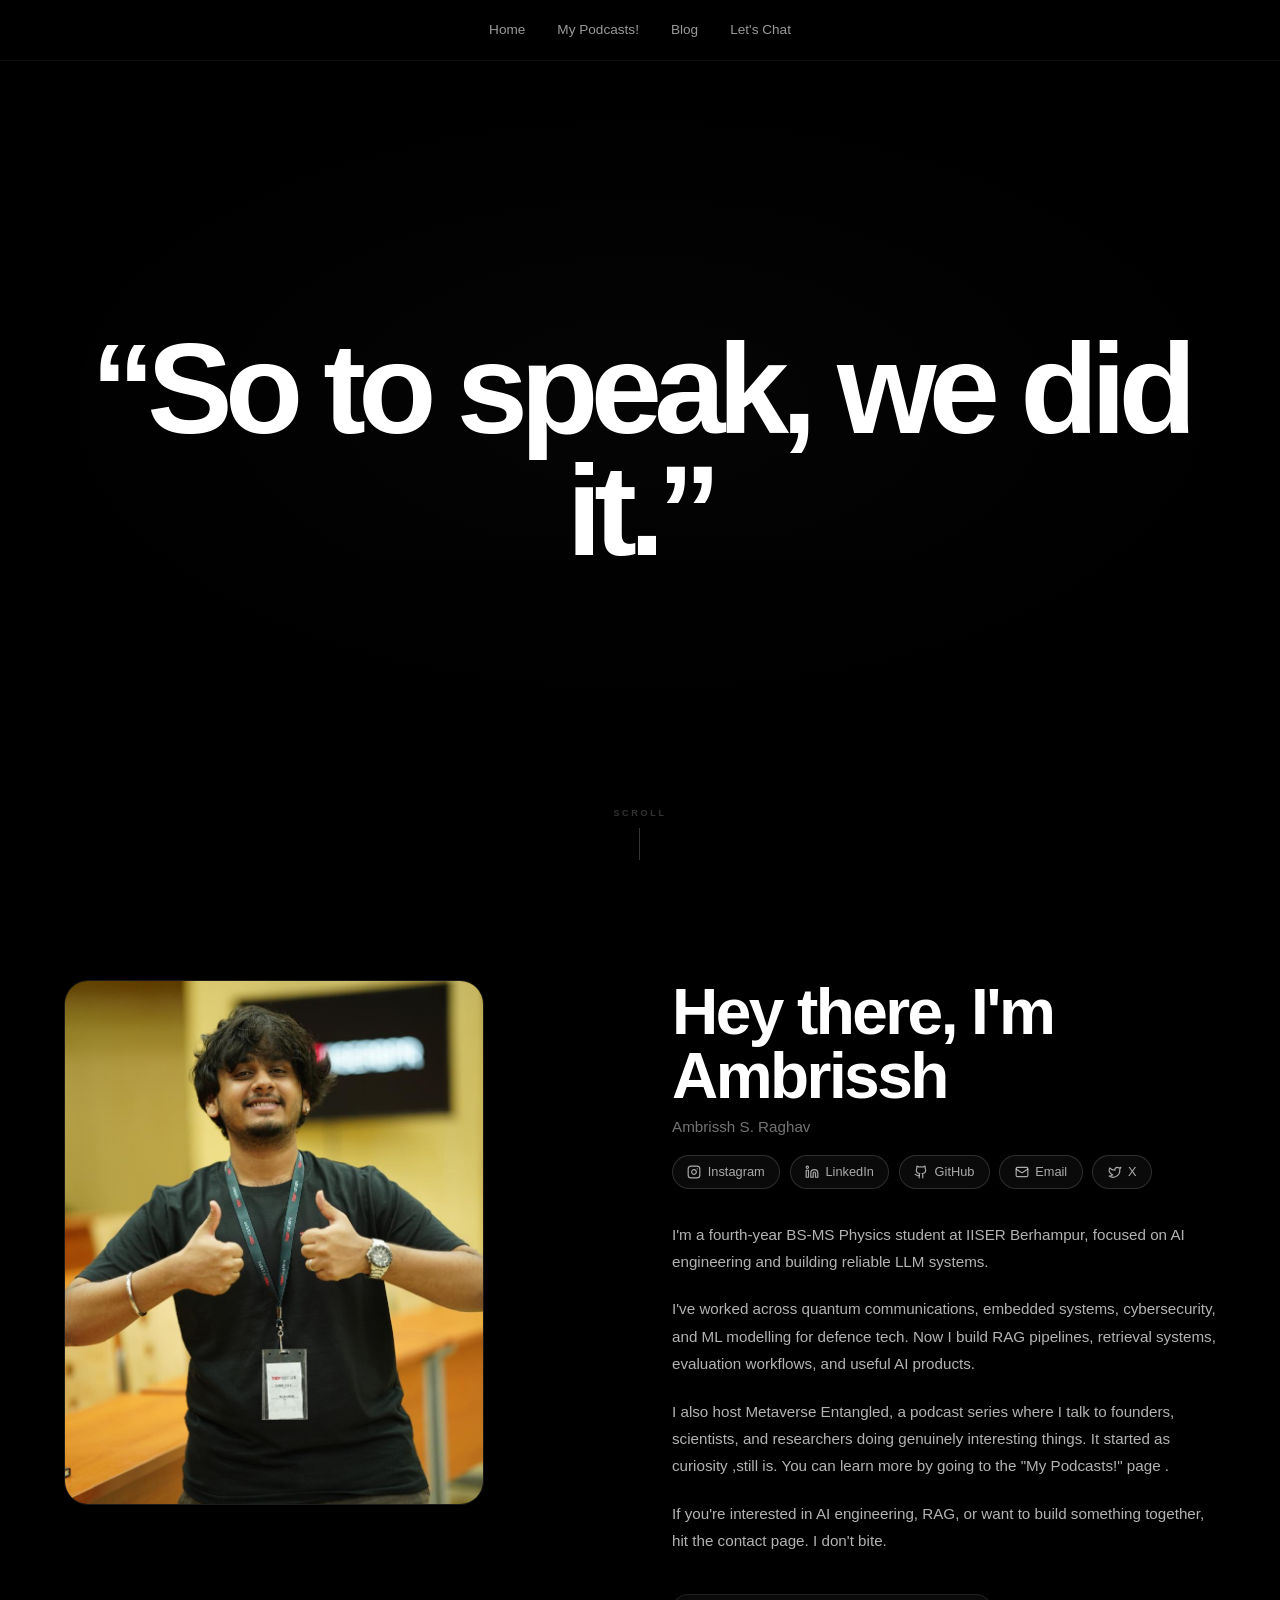
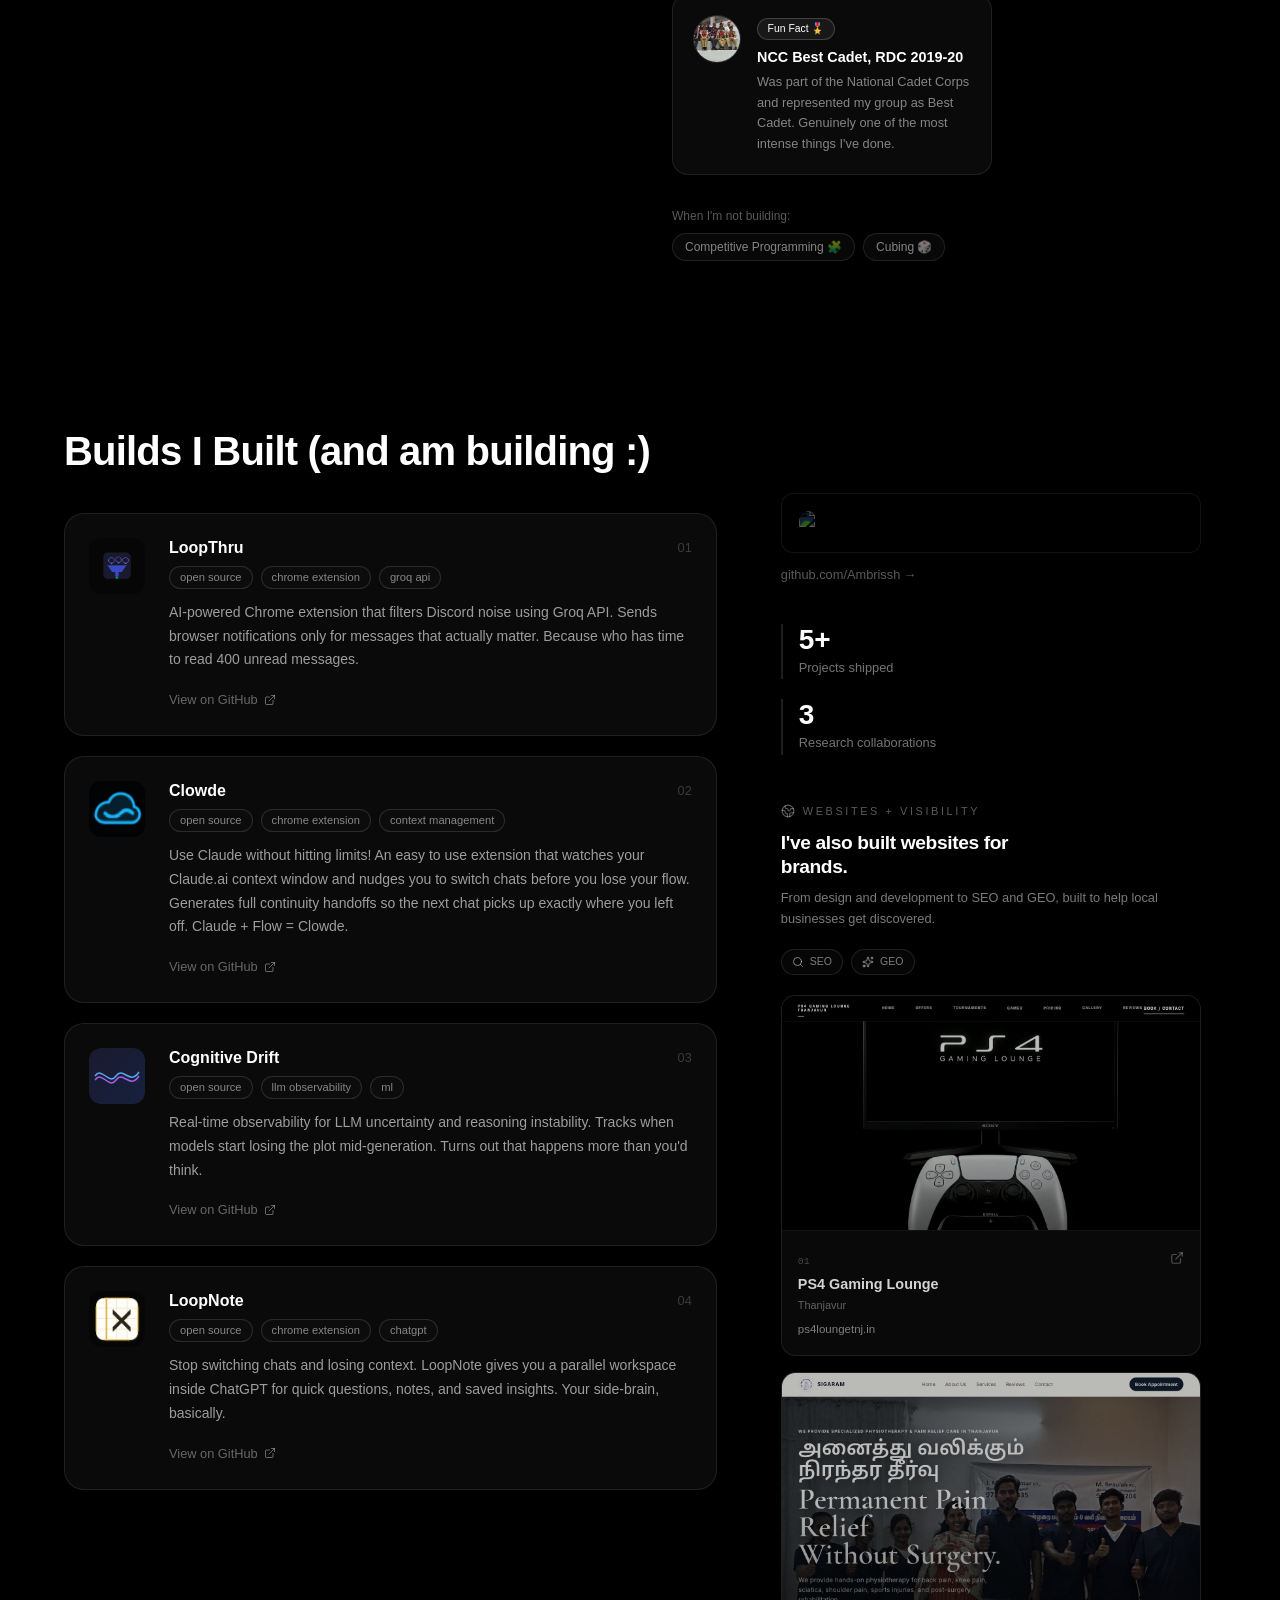
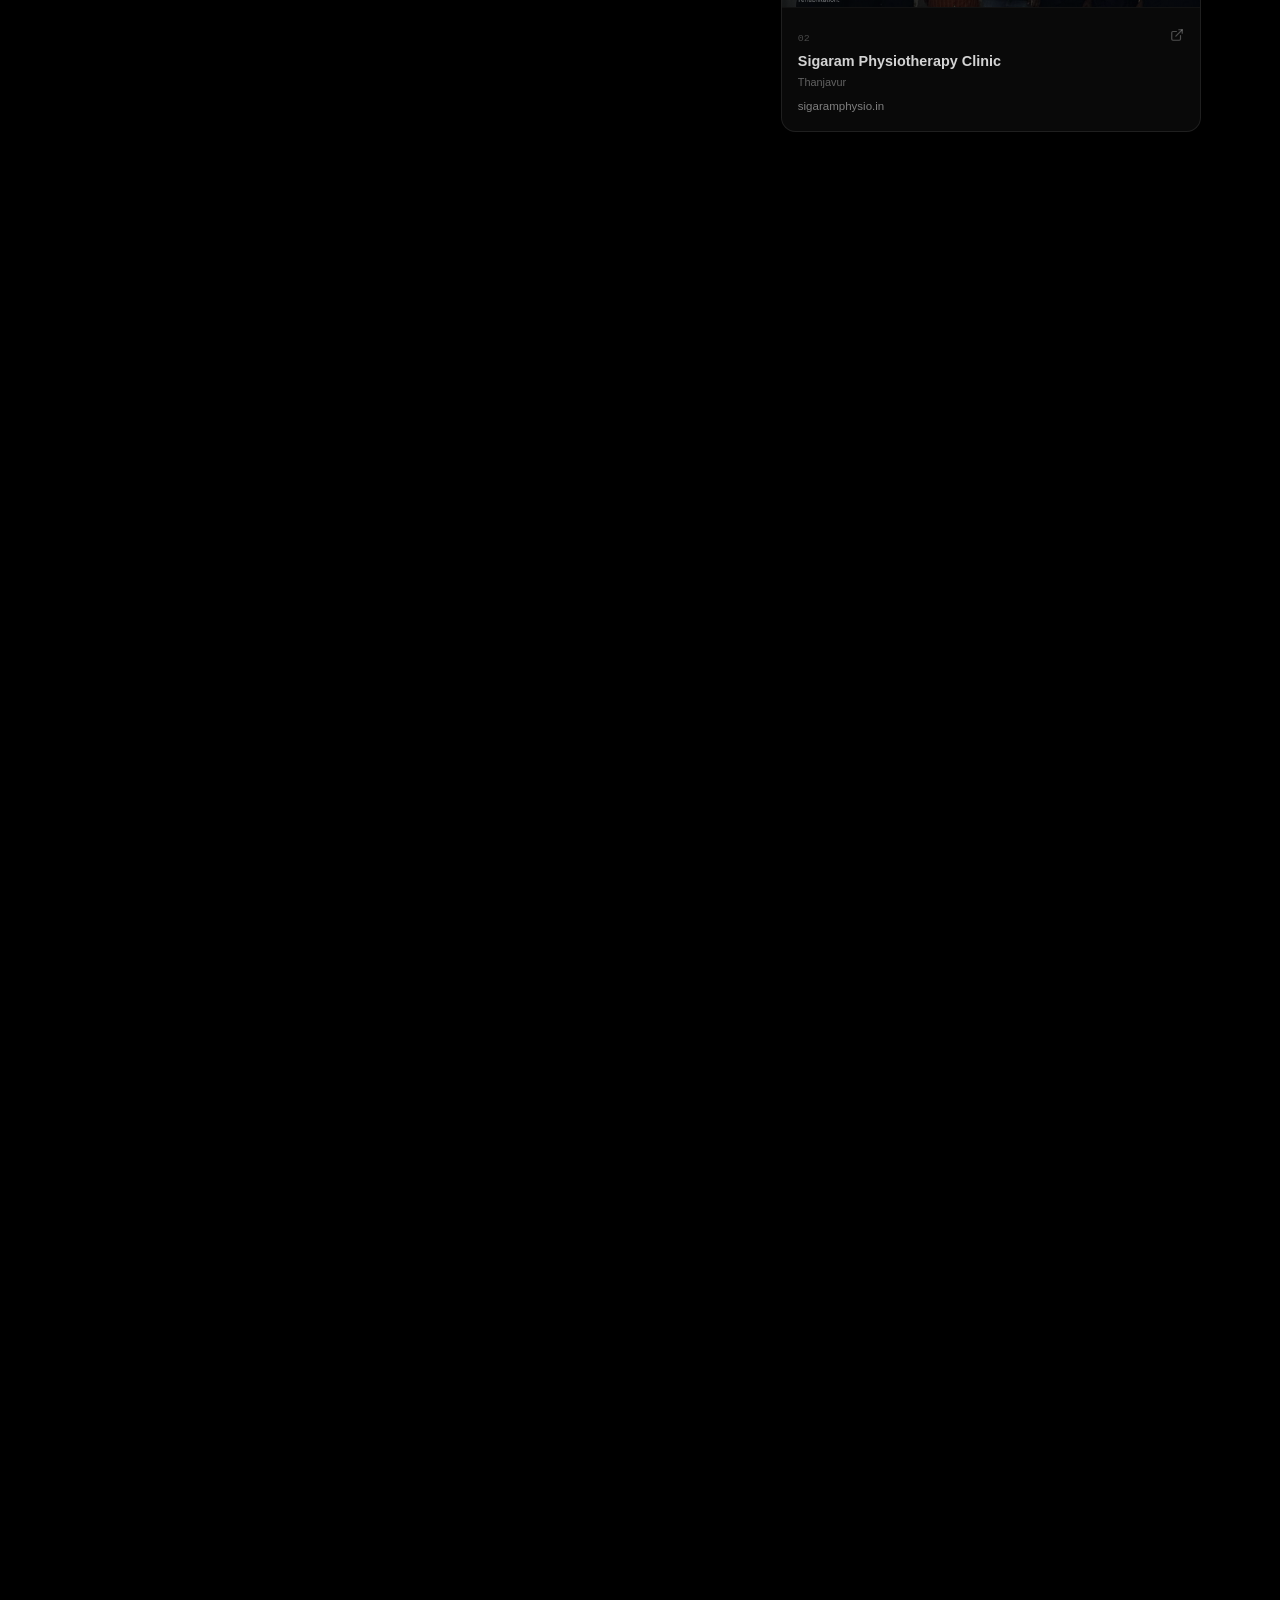
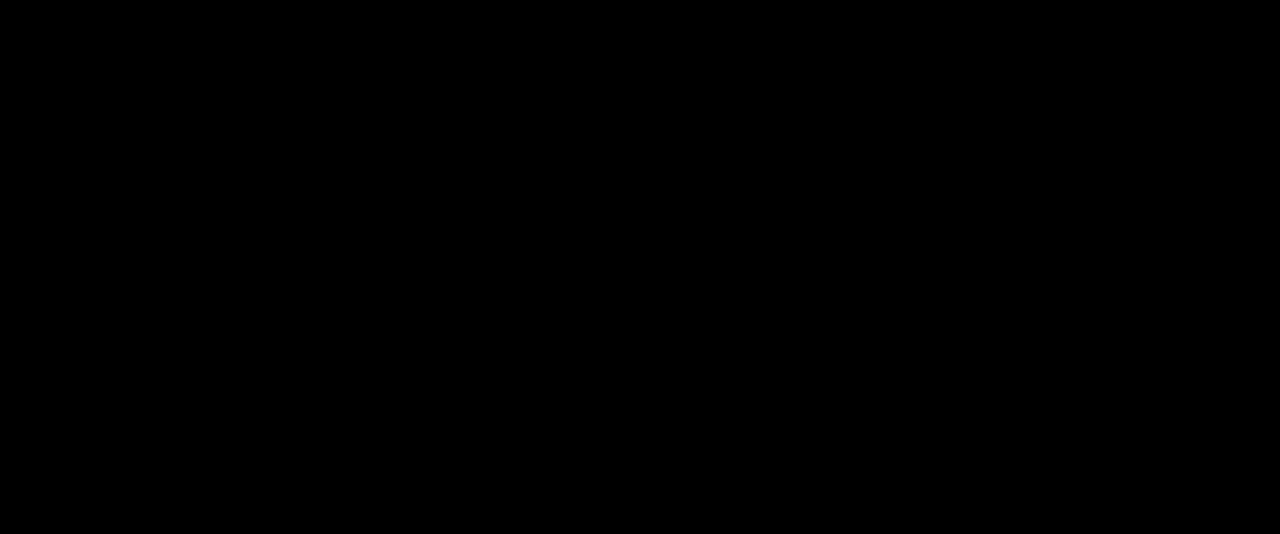
==== commit 3a828a53: "deploy: prioritize instant first paint" ====
--- a/index.html
+++ b/index.html
@@ -1,152 +1,2 @@
-<!DOCTYPE html><html lang="en" class="__variable_space_grotesk_1jhxa0u relative h-full"><head><meta charSet="utf-8"/><meta name="viewport" content="width=device-width, initial-scale=1"/><link rel="stylesheet" href="/_next/static/css/index.ry3sjD0n.css" data-precedence="vite-rsc/importer-resources"/><title>Ambrissh S. Raghav</title><meta name="description" content="AI engineer building RAG systems and useful LLM-powered products. Physics student and host of Metaverse Entangled."/><link rel="icon" href="/icon.png?45c3b42e8682ed04" sizes="64x64" type="image/png"/><link rel="apple-touch-icon" href="/apple-icon.png?7a7ea93547f5d39a" sizes="180x180" type="image/png"/>
-<link rel="preload" href="/_next/static/_vinext_fonts/space-grotesk-8e191ef32247/space-grotesk-a57c9413.woff2" as="font" type="font/woff2" crossorigin />
-<style data-vinext-fonts>/* vietnamese */
-@font-face {
-  font-family: 'Space Grotesk';
-  font-style: normal;
-  font-weight: 300;
-  font-display: swap;
-  src: url(/_next/static/_vinext_fonts/space-grotesk-8e191ef32247/space-grotesk-53435720.woff2) format('woff2');
-  unicode-range: U+0102-0103, U+0110-0111, U+0128-0129, U+0168-0169, U+01A0-01A1, U+01AF-01B0, U+0300-0301, U+0303-0304, U+0308-0309, U+0323, U+0329, U+1EA0-1EF9, U+20AB;
-}
-/* latin-ext */
-@font-face {
-  font-family: 'Space Grotesk';
-  font-style: normal;
-  font-weight: 300;
-  font-display: swap;
-  src: url(/_next/static/_vinext_fonts/space-grotesk-8e191ef32247/space-grotesk-e911c2d9.woff2) format('woff2');
-  unicode-range: U+0100-02BA, U+02BD-02C5, U+02C7-02CC, U+02CE-02D7, U+02DD-02FF, U+0304, U+0308, U+0329, U+1D00-1DBF, U+1E00-1E9F, U+1EF2-1EFF, U+2020, U+20A0-20AB, U+20AD-20C0, U+2113, U+2C60-2C7F, U+A720-A7FF;
-}
-/* latin */
-@font-face {
-  font-family: 'Space Grotesk';
-  font-style: normal;
-  font-weight: 300;
-  font-display: swap;
-  src: url(/_next/static/_vinext_fonts/space-grotesk-8e191ef32247/space-grotesk-a57c9413.woff2) format('woff2');
-  unicode-range: U+0000-00FF, U+0131, U+0152-0153, U+02BB-02BC, U+02C6, U+02DA, U+02DC, U+0304, U+0308, U+0329, U+2000-206F, U+20AC, U+2122, U+2191, U+2193, U+2212, U+2215, U+FEFF, U+FFFD;
-}
-/* vietnamese */
-@font-face {
-  font-family: 'Space Grotesk';
-  font-style: normal;
-  font-weight: 400;
-  font-display: swap;
-  src: url(/_next/static/_vinext_fonts/space-grotesk-8e191ef32247/space-grotesk-53435720.woff2) format('woff2');
-  unicode-range: U+0102-0103, U+0110-0111, U+0128-0129, U+0168-0169, U+01A0-01A1, U+01AF-01B0, U+0300-0301, U+0303-0304, U+0308-0309, U+0323, U+0329, U+1EA0-1EF9, U+20AB;
-}
-/* latin-ext */
-@font-face {
-  font-family: 'Space Grotesk';
-  font-style: normal;
-  font-weight: 400;
-  font-display: swap;
-  src: url(/_next/static/_vinext_fonts/space-grotesk-8e191ef32247/space-grotesk-e911c2d9.woff2) format('woff2');
-  unicode-range: U+0100-02BA, U+02BD-02C5, U+02C7-02CC, U+02CE-02D7, U+02DD-02FF, U+0304, U+0308, U+0329, U+1D00-1DBF, U+1E00-1E9F, U+1EF2-1EFF, U+2020, U+20A0-20AB, U+20AD-20C0, U+2113, U+2C60-2C7F, U+A720-A7FF;
-}
-/* latin */
-@font-face {
-  font-family: 'Space Grotesk';
-  font-style: normal;
-  font-weight: 400;
-  font-display: swap;
-  src: url(/_next/static/_vinext_fonts/space-grotesk-8e191ef32247/space-grotesk-a57c9413.woff2) format('woff2');
-  unicode-range: U+0000-00FF, U+0131, U+0152-0153, U+02BB-02BC, U+02C6, U+02DA, U+02DC, U+0304, U+0308, U+0329, U+2000-206F, U+20AC, U+2122, U+2191, U+2193, U+2212, U+2215, U+FEFF, U+FFFD;
-}
-/* vietnamese */
-@font-face {
-  font-family: 'Space Grotesk';
-  font-style: normal;
-  font-weight: 500;
-  font-display: swap;
-  src: url(/_next/static/_vinext_fonts/space-grotesk-8e191ef32247/space-grotesk-53435720.woff2) format('woff2');
-  unicode-range: U+0102-0103, U+0110-0111, U+0128-0129, U+0168-0169, U+01A0-01A1, U+01AF-01B0, U+0300-0301, U+0303-0304, U+0308-0309, U+0323, U+0329, U+1EA0-1EF9, U+20AB;
-}
-/* latin-ext */
-@font-face {
-  font-family: 'Space Grotesk';
-  font-style: normal;
-  font-weight: 500;
-  font-display: swap;
-  src: url(/_next/static/_vinext_fonts/space-grotesk-8e191ef32247/space-grotesk-e911c2d9.woff2) format('woff2');
-  unicode-range: U+0100-02BA, U+02BD-02C5, U+02C7-02CC, U+02CE-02D7, U+02DD-02FF, U+0304, U+0308, U+0329, U+1D00-1DBF, U+1E00-1E9F, U+1EF2-1EFF, U+2020, U+20A0-20AB, U+20AD-20C0, U+2113, U+2C60-2C7F, U+A720-A7FF;
-}
-/* latin */
-@font-face {
-  font-family: 'Space Grotesk';
-  font-style: normal;
-  font-weight: 500;
-  font-display: swap;
-  src: url(/_next/static/_vinext_fonts/space-grotesk-8e191ef32247/space-grotesk-a57c9413.woff2) format('woff2');
-  unicode-range: U+0000-00FF, U+0131, U+0152-0153, U+02BB-02BC, U+02C6, U+02DA, U+02DC, U+0304, U+0308, U+0329, U+2000-206F, U+20AC, U+2122, U+2191, U+2193, U+2212, U+2215, U+FEFF, U+FFFD;
-}
-/* vietnamese */
-@font-face {
-  font-family: 'Space Grotesk';
-  font-style: normal;
-  font-weight: 600;
-  font-display: swap;
-  src: url(/_next/static/_vinext_fonts/space-grotesk-8e191ef32247/space-grotesk-53435720.woff2) format('woff2');
-  unicode-range: U+0102-0103, U+0110-0111, U+0128-0129, U+0168-0169, U+01A0-01A1, U+01AF-01B0, U+0300-0301, U+0303-0304, U+0308-0309, U+0323, U+0329, U+1EA0-1EF9, U+20AB;
-}
-/* latin-ext */
-@font-face {
-  font-family: 'Space Grotesk';
-  font-style: normal;
-  font-weight: 600;
-  font-display: swap;
-  src: url(/_next/static/_vinext_fonts/space-grotesk-8e191ef32247/space-grotesk-e911c2d9.woff2) format('woff2');
-  unicode-range: U+0100-02BA, U+02BD-02C5, U+02C7-02CC, U+02CE-02D7, U+02DD-02FF, U+0304, U+0308, U+0329, U+1D00-1DBF, U+1E00-1E9F, U+1EF2-1EFF, U+2020, U+20A0-20AB, U+20AD-20C0, U+2113, U+2C60-2C7F, U+A720-A7FF;
-}
-/* latin */
-@font-face {
-  font-family: 'Space Grotesk';
-  font-style: normal;
-  font-weight: 600;
-  font-display: swap;
-  src: url(/_next/static/_vinext_fonts/space-grotesk-8e191ef32247/space-grotesk-a57c9413.woff2) format('woff2');
-  unicode-range: U+0000-00FF, U+0131, U+0152-0153, U+02BB-02BC, U+02C6, U+02DA, U+02DC, U+0304, U+0308, U+0329, U+2000-206F, U+20AC, U+2122, U+2191, U+2193, U+2212, U+2215, U+FEFF, U+FFFD;
-}
-/* vietnamese */
-@font-face {
-  font-family: 'Space Grotesk';
-  font-style: normal;
-  font-weight: 700;
-  font-display: swap;
-  src: url(/_next/static/_vinext_fonts/space-grotesk-8e191ef32247/space-grotesk-53435720.woff2) format('woff2');
-  unicode-range: U+0102-0103, U+0110-0111, U+0128-0129, U+0168-0169, U+01A0-01A1, U+01AF-01B0, U+0300-0301, U+0303-0304, U+0308-0309, U+0323, U+0329, U+1EA0-1EF9, U+20AB;
-}
-/* latin-ext */
-@font-face {
-  font-family: 'Space Grotesk';
-  font-style: normal;
-  font-weight: 700;
-  font-display: swap;
-  src: url(/_next/static/_vinext_fonts/space-grotesk-8e191ef32247/space-grotesk-e911c2d9.woff2) format('woff2');
-  unicode-range: U+0100-02BA, U+02BD-02C5, U+02C7-02CC, U+02CE-02D7, U+02DD-02FF, U+0304, U+0308, U+0329, U+1D00-1DBF, U+1E00-1E9F, U+1EF2-1EFF, U+2020, U+20A0-20AB, U+20AD-20C0, U+2113, U+2C60-2C7F, U+A720-A7FF;
-}
-/* latin */
-@font-face {
-  font-family: 'Space Grotesk';
-  font-style: normal;
-  font-weight: 700;
-  font-display: swap;
-  src: url(/_next/static/_vinext_fonts/space-grotesk-8e191ef32247/space-grotesk-a57c9413.woff2) format('woff2');
-  unicode-range: U+0000-00FF, U+0131, U+0152-0153, U+02BB-02BC, U+02C6, U+02DA, U+02DC, U+0304, U+0308, U+0329, U+2000-206F, U+20AC, U+2122, U+2191, U+2193, U+2212, U+2215, U+FEFF, U+FFFD;
-}
-
-@font-face {
-  font-family: 'Space Grotesk Fallback';
-  src: local("Arial");
-  ascent-override: 89.71%;
-  descent-override: 26.62%;
-  line-gap-override: 0.00%;
-  size-adjust: 109.69%;
-}
-
-.__font_space_grotesk_1jhxa0u { font-family: 'Space Grotesk', 'Space Grotesk Fallback'; font-style: normal; }
-
-.__variable_space_grotesk_1jhxa0u { --font-space-grotesk: 'Space Grotesk', 'Space Grotesk Fallback'; }
-</style>
-</head><body class="__variable_space_grotesk_1jhxa0u antialiased"><nav class="fixed top-0 left-0 z-50 w-full flex items-center justify-center px-8 py-5 border-b border-white/[0.05] bg-black/60 backdrop-blur-[24px]"><div class="flex items-center gap-6 md:gap-8 font-sans text-[0.85rem] font-medium text-white/60"><a href="/" class="transition-colors duration-200 hover:text-white">Home</a><a href="/podcasts/" class="transition-colors duration-200 hover:text-white">My Podcasts!</a><a href="/blog/" class="transition-colors duration-200 hover:text-white">Blog</a><a href="/contact/" class="transition-colors duration-200 hover:text-white">Let&#x27;s Chat</a></div></nav><main class="relative" style="z-index:1"><section aria-label="Opening" class="relative flex min-h-[100dvh] flex-col items-center justify-center px-6" style="background:rgba(0,0,0,0.72)"><div aria-hidden="true" class="pointer-events-none absolute inset-0 overflow-hidden bg-black"><div class="absolute inset-0 bg-[radial-gradient(ellipse_70%_50%_at_50%_45%,rgba(255,255,255,0.03),transparent_70%)] opacity-60"></div><div class="absolute inset-0 bg-gradient-to-b from-black/20 via-transparent to-black"></div></div><div class="relative z-10 mx-auto w-full max-w-6xl text-center flex flex-col items-center justify-center"><h1 class="font-sans text-white" style="font-size:clamp(4rem, 10vw, 8rem);font-weight:600;letter-spacing:-0.06em;line-height:0.95">“So to speak, we did it.”</h1></div><div class="absolute bottom-10 z-10 flex flex-col items-center gap-2 text-white/20" aria-hidden="true"><span class="text-[9px] font-semibold uppercase tracking-[0.3em]">Scroll</span><span class="h-8 w-px bg-white/20"></span></div></section><section id="about" class="defer-offscreen min-h-screen flex items-center justify-center px-6 py-20" style="background:rgba(0,0,0,0.72)"><div class="mx-auto w-full max-w-[72rem] grid gap-12 md:grid-cols-2 md:gap-16 items-start"><div class="reveal-intro flex justify-center md:justify-start w-full"><img data-lazy-src="/assets/ambrisshtedx.png" alt="Ambrissh S. Raghav" class="w-full max-w-[85vw] md:max-w-[42vw] md:w-[420px] h-auto rounded-[1.5rem] object-cover border border-white/10" loading="lazy" decoding="async" width="420" height="525" style="aspect-ratio:4/5"/><noscript><img src="/assets/ambrisshtedx.png" alt="Ambrissh S. Raghav" class="w-full max-w-[85vw] md:max-w-[42vw] md:w-[420px] h-auto rounded-[1.5rem] object-cover border border-white/10" width="420" height="525" style="aspect-ratio:4/5"/></noscript></div><div class="reveal-intro flex flex-col w-full"><h2 class="font-sans font-semibold text-white" style="font-size:clamp(2.5rem, 5vw, 4rem);line-height:1;letter-spacing:-0.04em;margin-bottom:0.5rem">Hey there, I&#x27;m Ambrissh</h2><p class="font-sans text-white mb-4" style="opacity:0.45;font-size:0.95rem">Ambrissh S. Raghav</p><div class="flex flex-wrap items-start gap-[0.6rem] mb-8"><a href="https://instagram.com/_a_s_raghav_" target="_blank" rel="noopener noreferrer" class="inline-flex items-center gap-[0.4rem] px-[0.9rem] py-[0.4rem] rounded-full border border-white/15 bg-white/[0.04] text-white/65 text-[0.8rem] font-sans font-normal decoration-none transition-all duration-200 ease-in-out hover:border-white/35 hover:text-white hover:bg-white/[0.08]"><svg viewBox="0 0 24 24" fill="none" stroke="currentColor" stroke-width="2" stroke-linecap="round" stroke-linejoin="round" class="w-3.5 h-3.5"><rect width="20" height="20" x="2" y="2" rx="5" ry="5"></rect><path d="M16 11.37A4 4 0 1 1 12.63 8 4 4 0 0 1 16 11.37z"></path><line x1="17.5" x2="17.51" y1="6.5" y2="6.5"></line></svg><span>Instagram</span></a><a href="https://www.linkedin.com/in/ambrissh-s-raghav-9bbb12218/" target="_blank" rel="noopener noreferrer" class="inline-flex items-center gap-[0.4rem] px-[0.9rem] py-[0.4rem] rounded-full border border-white/15 bg-white/[0.04] text-white/65 text-[0.8rem] font-sans font-normal decoration-none transition-all duration-200 ease-in-out hover:border-white/35 hover:text-white hover:bg-white/[0.08]"><svg viewBox="0 0 24 24" fill="none" stroke="currentColor" stroke-width="2" stroke-linecap="round" stroke-linejoin="round" class="w-3.5 h-3.5"><path d="M16 8a6 6 0 0 1 6 6v7h-4v-7a2 2 0 0 0-2-2 2 2 0 0 0-2 2v7h-4v-7a6 6 0 0 1 6-6z"></path><rect width="4" height="12" x="2" y="9"></rect><circle cx="4" cy="4" r="2"></circle></svg><span>LinkedIn</span></a><a href="https://github.com/Ambrissh" target="_blank" rel="noopener noreferrer" class="inline-flex items-center gap-[0.4rem] px-[0.9rem] py-[0.4rem] rounded-full border border-white/15 bg-white/[0.04] text-white/65 text-[0.8rem] font-sans font-normal decoration-none transition-all duration-200 ease-in-out hover:border-white/35 hover:text-white hover:bg-white/[0.08]"><svg viewBox="0 0 24 24" fill="none" stroke="currentColor" stroke-width="2" stroke-linecap="round" stroke-linejoin="round" class="w-3.5 h-3.5"><path d="M15 22v-4a4.8 4.8 0 0 0-1-3.5c3 0 6-2 6-5.5.08-1.25-.27-2.48-1-3.5.28-1.15.28-2.35 0-3.5 0 0-1 0-3 1.5-2.64-.5-5.36-.5-8 0C6 2 5 2 5 2c-.3 1.15-.3 2.35 0 3.5A5.403 5.403 0 0 0 4 9c0 3.5 3 5.5 6 5.5-.39.49-.68 1.05-.85 1.65-.17.6-.22 1.23-.15 1.85v4"></path><path d="M9 18c-4.51 2-5-2-7-2"></path></svg><span>GitHub</span></a><a href="mailto:raghavambrissh@gmail.com" target="_blank" rel="noopener noreferrer" class="inline-flex items-center gap-[0.4rem] px-[0.9rem] py-[0.4rem] rounded-full border border-white/15 bg-white/[0.04] text-white/65 text-[0.8rem] font-sans font-normal decoration-none transition-all duration-200 ease-in-out hover:border-white/35 hover:text-white hover:bg-white/[0.08]"><svg viewBox="0 0 24 24" fill="none" stroke="currentColor" stroke-width="2" stroke-linecap="round" stroke-linejoin="round" class="w-3.5 h-3.5"><rect width="20" height="16" x="2" y="4" rx="2"></rect><path d="m22 7-8.97 5.7a1.94 1.94 0 0 1-2.06 0L2 7"></path></svg><span>Email</span></a><a href="https://x.com/Ambrissh00" target="_blank" rel="noopener noreferrer" class="inline-flex items-center gap-[0.4rem] px-[0.9rem] py-[0.4rem] rounded-full border border-white/15 bg-white/[0.04] text-white/65 text-[0.8rem] font-sans font-normal decoration-none transition-all duration-200 ease-in-out hover:border-white/35 hover:text-white hover:bg-white/[0.08]"><svg viewBox="0 0 24 24" fill="none" stroke="currentColor" stroke-width="2" stroke-linecap="round" stroke-linejoin="round" class="w-3.5 h-3.5"><path d="M22 4s-.7 2.1-2 3.4c1.6 10-9.4 17.3-18 11.6 2.2.1 4.4-.6 6-2C3 15.5.5 9.6 3 5c2.2 2.6 5.6 4.1 9 4-.9-4.2 4-6.6 7-3.8 1.1 0 3-1.2 3-1.2z"></path></svg><span>X</span></a></div><div class="space-y-5 font-sans font-light text-[0.95rem] leading-[1.8] text-white/70 mb-10"><p>I&#x27;m a fourth-year BS-MS Physics student at IISER Berhampur, focused on AI engineering and building reliable LLM systems.</p><p>I&#x27;ve worked across quantum communications, embedded systems, cybersecurity, and ML modelling for defence tech. Now I build RAG pipelines, retrieval systems, evaluation workflows, and useful AI products.</p><p>I also host Metaverse Entangled, a podcast series where I talk to founders, scientists, and researchers doing genuinely interesting things. It started as curiosity ,still is. You can learn more by going to the &quot;My Podcasts!&quot; page .</p><p>If you&#x27;re interested in AI engineering, RAG, or want to build something together, hit the contact page. I don&#x27;t bite.</p></div><div class="rounded-[1rem] border border-white/9 bg-white/[0.04] p-5 mb-8 flex items-start gap-4" style="max-width:320px"><img src="/assets/ambrissh-ncc.png" alt="NCC Cadet" class="block rounded-full border border-white/12 object-cover" loading="lazy" decoding="async" width="48" height="48" style="width:48px;height:48px"/><div><span class="inline-block rounded-full border border-white/18 bg-white/6 px-[0.6rem] py-[0.15rem] font-sans font-normal text-[0.65rem] text-white mb-2">Fun Fact 🎖️</span><h3 class="font-sans text-[0.9rem] font-semibold text-white mb-1.5 leading-tight">NCC Best Cadet, RDC 2019-20</h3><p class="font-sans text-[0.8rem] font-light leading-[1.6] text-white/50">Was part of the National Cadet Corps and represented my group as Best Cadet. Genuinely one of the most intense things I&#x27;ve done.</p></div></div><div class="w-full"><span class="block font-sans text-[0.75rem] font-light text-white/35 mb-2">When I&#x27;m not building:</span><div class="flex flex-wrap gap-2"><span class="rounded-full border border-white/10 bg-white/[0.03] px-[0.75rem] py-[0.25rem] font-sans font-light text-[0.75rem] text-white/50">Competitive Programming 🧩</span><span class="rounded-full border border-white/10 bg-white/[0.03] px-[0.75rem] py-[0.25rem] font-sans font-light text-[0.75rem] text-white/50">Cubing 🎲</span></div></div></div></div></section><section id="projects" class="defer-offscreen px-6 py-20" style="background:rgba(0,0,0,0.72)"><div class="mx-auto w-full max-w-[72rem] grid gap-12 lg:grid-cols-[1.2fr_0.8fr] lg:gap-16 items-start"><div class="flex flex-col w-full"><div class="reveal-project mb-8"><h2 class="font-sans text-[clamp(1.75rem,4vw,2.5rem)] font-semibold text-white tracking-[-0.02em]">Builds I Built (and am building :)</h2></div><div class="flex flex-col"><article class="reveal-project group flex flex-row items-start gap-6 rounded-[1.25rem] p-6 bg-white/[0.04] border border-white/[0.09] mb-5 transition-all duration-200 ease-in-out hover:-translate-y-[3px] hover:border-white/18"><div class="flex-shrink-0 w-14 h-14 rounded-[0.75rem] overflow-hidden bg-black/40 flex items-center justify-center"><img src="/loopthru.png" alt="LoopThru Logo" class="w-14 h-14 object-contain" loading="lazy" decoding="async"/></div><div class="flex-1"><div class="flex justify-between items-start"><h3 class="font-sans text-[1rem] font-semibold text-white leading-tight">LoopThru</h3><span class="font-sans text-[0.8rem] font-light text-white/20">01</span></div><div class="flex flex-wrap gap-2 mt-2"><span class="rounded-full border border-white/12 px-2.5 py-0.5 font-sans font-normal text-[0.7rem] text-white/50 bg-white/[0.01]">open source</span><span class="rounded-full border border-white/12 px-2.5 py-0.5 font-sans font-normal text-[0.7rem] text-white/50 bg-white/[0.01]">chrome extension</span><span class="rounded-full border border-white/12 px-2.5 py-0.5 font-sans font-normal text-[0.7rem] text-white/50 bg-white/[0.01]">groq api</span></div><p class="font-sans text-[0.875rem] font-light leading-[1.7] text-white/60 mt-3">AI-powered Chrome extension that filters Discord noise using Groq API. Sends browser notifications only for messages that actually matter. Because who has time to read 400 unread messages.</p><a href="https://github.com/Ambrissh/loopthru" target="_blank" rel="noopener noreferrer" class="inline-flex items-center gap-1.5 font-sans font-normal text-[0.8rem] text-white/38 mt-4.5 decoration-none transition-colors duration-200 hover:text-white/80"><span>View on GitHub</span><svg xmlns="http://www.w3.org/2000/svg" width="24" height="24" viewBox="0 0 24 24" fill="none" stroke="currentColor" stroke-width="2" stroke-linecap="round" stroke-linejoin="round" class="lucide lucide-external-link w-3 h-3" aria-hidden="true"><path d="M15 3h6v6"></path><path d="M10 14 21 3"></path><path d="M18 13v6a2 2 0 0 1-2 2H5a2 2 0 0 1-2-2V8a2 2 0 0 1 2-2h6"></path></svg></a></div></article><article class="reveal-project group flex flex-row items-start gap-6 rounded-[1.25rem] p-6 bg-white/[0.04] border border-white/[0.09] mb-5 transition-all duration-200 ease-in-out hover:-translate-y-[3px] hover:border-white/18"><div class="flex-shrink-0 w-14 h-14 rounded-[0.75rem] overflow-hidden bg-black/40 flex items-center justify-center"><img src="/clowde.png" alt="Clowde Logo" class="w-14 h-14 object-contain" loading="lazy" decoding="async"/></div><div class="flex-1"><div class="flex justify-between items-start"><h3 class="font-sans text-[1rem] font-semibold text-white leading-tight">Clowde</h3><span class="font-sans text-[0.8rem] font-light text-white/20">02</span></div><div class="flex flex-wrap gap-2 mt-2"><span class="rounded-full border border-white/12 px-2.5 py-0.5 font-sans font-normal text-[0.7rem] text-white/50 bg-white/[0.01]">open source</span><span class="rounded-full border border-white/12 px-2.5 py-0.5 font-sans font-normal text-[0.7rem] text-white/50 bg-white/[0.01]">chrome extension</span><span class="rounded-full border border-white/12 px-2.5 py-0.5 font-sans font-normal text-[0.7rem] text-white/50 bg-white/[0.01]">context management</span></div><p class="font-sans text-[0.875rem] font-light leading-[1.7] text-white/60 mt-3">Use Claude without hitting limits! An easy to use extension that watches your Claude.ai context window and nudges you to switch chats before you lose your flow. Generates full continuity handoffs so the next chat picks up exactly where you left off. Claude + Flow = Clowde.</p><a href="https://github.com/Ambrissh/Clowde" target="_blank" rel="noopener noreferrer" class="inline-flex items-center gap-1.5 font-sans font-normal text-[0.8rem] text-white/38 mt-4.5 decoration-none transition-colors duration-200 hover:text-white/80"><span>View on GitHub</span><svg xmlns="http://www.w3.org/2000/svg" width="24" height="24" viewBox="0 0 24 24" fill="none" stroke="currentColor" stroke-width="2" stroke-linecap="round" stroke-linejoin="round" class="lucide lucide-external-link w-3 h-3" aria-hidden="true"><path d="M15 3h6v6"></path><path d="M10 14 21 3"></path><path d="M18 13v6a2 2 0 0 1-2 2H5a2 2 0 0 1-2-2V8a2 2 0 0 1 2-2h6"></path></svg></a></div></article><article class="reveal-project group flex flex-row items-start gap-6 rounded-[1.25rem] p-6 bg-white/[0.04] border border-white/[0.09] mb-5 transition-all duration-200 ease-in-out hover:-translate-y-[3px] hover:border-white/18"><div class="flex-shrink-0 w-14 h-14 rounded-[0.75rem] overflow-hidden bg-black/40"><svg width="56" height="56" viewBox="0 0 56 56" fill="none" xmlns="http://www.w3.org/2000/svg"><rect width="56" height="56" rx="10" fill="url(#grad)"></rect><defs><linearGradient id="grad" x1="0" y1="0" x2="1" y2="1"><stop offset="0%" stop-color="#1a1a2e"></stop><stop offset="100%" stop-color="#16213e"></stop></linearGradient></defs><path d="M6 28 C13 18, 20 38, 27 28 C34 18, 41 38, 50 24" stroke="rgba(100,180,255,0.9)" stroke-width="1.5" fill="none"></path><path d="M6 32 C13 22, 20 42, 27 32 C34 22, 41 42, 50 28" stroke="rgba(180,100,255,0.9)" stroke-width="1.5" fill="none"></path></svg></div><div class="flex-1"><div class="flex justify-between items-start"><h3 class="font-sans text-[1rem] font-semibold text-white leading-tight">Cognitive Drift</h3><span class="font-sans text-[0.8rem] font-light text-white/20">03</span></div><div class="flex flex-wrap gap-2 mt-2"><span class="rounded-full border border-white/12 px-2.5 py-0.5 font-sans font-normal text-[0.7rem] text-white/50 bg-white/[0.01]">open source</span><span class="rounded-full border border-white/12 px-2.5 py-0.5 font-sans font-normal text-[0.7rem] text-white/50 bg-white/[0.01]">llm observability</span><span class="rounded-full border border-white/12 px-2.5 py-0.5 font-sans font-normal text-[0.7rem] text-white/50 bg-white/[0.01]">ml</span></div><p class="font-sans text-[0.875rem] font-light leading-[1.7] text-white/60 mt-3">Real-time observability for LLM uncertainty and reasoning instability. Tracks when models start losing the plot mid-generation. Turns out that happens more than you&#x27;d think.</p><a href="https://github.com/Ambrissh/cognitive-drift" target="_blank" rel="noopener noreferrer" class="inline-flex items-center gap-1.5 font-sans font-normal text-[0.8rem] text-white/38 mt-4.5 decoration-none transition-colors duration-200 hover:text-white/80"><span>View on GitHub</span><svg xmlns="http://www.w3.org/2000/svg" width="24" height="24" viewBox="0 0 24 24" fill="none" stroke="currentColor" stroke-width="2" stroke-linecap="round" stroke-linejoin="round" class="lucide lucide-external-link w-3 h-3" aria-hidden="true"><path d="M15 3h6v6"></path><path d="M10 14 21 3"></path><path d="M18 13v6a2 2 0 0 1-2 2H5a2 2 0 0 1-2-2V8a2 2 0 0 1 2-2h6"></path></svg></a></div></article><article class="reveal-project group flex flex-row items-start gap-6 rounded-[1.25rem] p-6 bg-white/[0.04] border border-white/[0.09] mb-5 transition-all duration-200 ease-in-out hover:-translate-y-[3px] hover:border-white/18"><div class="flex-shrink-0 w-14 h-14 rounded-[0.75rem] overflow-hidden bg-black/40 flex items-center justify-center"><img src="/loopnote.png" alt="LoopNote Logo" class="w-14 h-14 object-contain" loading="lazy" decoding="async"/></div><div class="flex-1"><div class="flex justify-between items-start"><h3 class="font-sans text-[1rem] font-semibold text-white leading-tight">LoopNote</h3><span class="font-sans text-[0.8rem] font-light text-white/20">04</span></div><div class="flex flex-wrap gap-2 mt-2"><span class="rounded-full border border-white/12 px-2.5 py-0.5 font-sans font-normal text-[0.7rem] text-white/50 bg-white/[0.01]">open source</span><span class="rounded-full border border-white/12 px-2.5 py-0.5 font-sans font-normal text-[0.7rem] text-white/50 bg-white/[0.01]">chrome extension</span><span class="rounded-full border border-white/12 px-2.5 py-0.5 font-sans font-normal text-[0.7rem] text-white/50 bg-white/[0.01]">chatgpt</span></div><p class="font-sans text-[0.875rem] font-light leading-[1.7] text-white/60 mt-3">Stop switching chats and losing context. LoopNote gives you a parallel workspace inside ChatGPT for quick questions, notes, and saved insights. Your side-brain, basically.</p><a href="https://github.com/Ambrissh/Loopnote" target="_blank" rel="noopener noreferrer" class="inline-flex items-center gap-1.5 font-sans font-normal text-[0.8rem] text-white/38 mt-4.5 decoration-none transition-colors duration-200 hover:text-white/80"><span>View on GitHub</span><svg xmlns="http://www.w3.org/2000/svg" width="24" height="24" viewBox="0 0 24 24" fill="none" stroke="currentColor" stroke-width="2" stroke-linecap="round" stroke-linejoin="round" class="lucide lucide-external-link w-3 h-3" aria-hidden="true"><path d="M15 3h6v6"></path><path d="M10 14 21 3"></path><path d="M18 13v6a2 2 0 0 1-2 2H5a2 2 0 0 1-2-2V8a2 2 0 0 1 2-2h6"></path></svg></a></div></article></div></div><div class="reveal-project flex flex-col w-full lg:mt-[4.5rem]"><div class="overflow-hidden rounded-[0.75rem] border border-white/[0.07] bg-black p-4 flex items-center justify-center max-w-[420px]"><img src="https://ghchart.rshah.org/Ambrissh" alt="Ambrissh GitHub contributions" style="width:100%;border-radius:0.75rem;opacity:0.72;filter:invert(1) hue-rotate(180deg);border:1px solid rgba(255,255,255,0.07)" loading="lazy" decoding="async"/></div><a href="https://github.com/Ambrissh" target="_blank" rel="noopener noreferrer" class="inline-block font-sans text-[0.8rem] font-light mt-3 self-start decoration-none text-white/35 hover:text-white/70 transition-colors duration-200 mb-10">github.com/Ambrissh →</a><div class="flex flex-col gap-5"><div class="border-l-2 border-white/12 pl-4 flex flex-col py-0.5"><span class="font-sans text-[1.75rem] font-semibold text-white leading-none">5+</span><span class="font-sans text-[0.8rem] font-light text-white/45 mt-1">Projects shipped</span></div><div class="border-l-2 border-white/12 pl-4 flex flex-col py-0.5"><span class="font-sans text-[1.75rem] font-semibold text-white leading-none">3</span><span class="font-sans text-[0.8rem] font-light text-white/45 mt-1">Research collaborations</span></div></div><div class="mt-12 max-w-[420px]"><div class="flex items-center gap-2 text-white/35"><svg xmlns="http://www.w3.org/2000/svg" width="24" height="24" viewBox="0 0 24 24" fill="none" stroke="currentColor" stroke-width="2" stroke-linecap="round" stroke-linejoin="round" class="lucide lucide-earth h-3.5 w-3.5" aria-hidden="true"><path d="M21.54 15H17a2 2 0 0 0-2 2v4.54"></path><path d="M7 3.34V5a3 3 0 0 0 3 3a2 2 0 0 1 2 2c0 1.1.9 2 2 2a2 2 0 0 0 2-2c0-1.1.9-2 2-2h3.17"></path><path d="M11 21.95V18a2 2 0 0 0-2-2a2 2 0 0 1-2-2v-1a2 2 0 0 0-2-2H2.05"></path><circle cx="12" cy="12" r="10"></circle></svg><span class="font-sans text-[0.68rem] font-medium uppercase tracking-[0.24em]">Websites + visibility</span></div><h3 class="mt-3 max-w-[18rem] font-sans text-[1.2rem] font-semibold leading-[1.25] tracking-[-0.02em] text-white">I&#x27;ve also built websites for brands.</h3><p class="mt-2 max-w-sm font-sans text-[0.8rem] font-light leading-[1.65] text-white/48">From design and development to SEO and GEO, built to help local businesses get discovered.</p><div class="mt-5 flex flex-wrap gap-2"><span class="inline-flex items-center gap-1.5 rounded-full border border-white/10 bg-white/[0.025] px-2.5 py-1 font-sans text-[0.66rem] text-white/48"><svg xmlns="http://www.w3.org/2000/svg" width="24" height="24" viewBox="0 0 24 24" fill="none" stroke="currentColor" stroke-width="2" stroke-linecap="round" stroke-linejoin="round" class="lucide lucide-search h-3 w-3" aria-hidden="true"><path d="m21 21-4.34-4.34"></path><circle cx="11" cy="11" r="8"></circle></svg>SEO</span><span class="inline-flex items-center gap-1.5 rounded-full border border-white/10 bg-white/[0.025] px-2.5 py-1 font-sans text-[0.66rem] text-white/48"><svg xmlns="http://www.w3.org/2000/svg" width="24" height="24" viewBox="0 0 24 24" fill="none" stroke="currentColor" stroke-width="2" stroke-linecap="round" stroke-linejoin="round" class="lucide lucide-sparkles h-3 w-3" aria-hidden="true"><path d="M11.017 2.814a1 1 0 0 1 1.966 0l1.051 5.558a2 2 0 0 0 1.594 1.594l5.558 1.051a1 1 0 0 1 0 1.966l-5.558 1.051a2 2 0 0 0-1.594 1.594l-1.051 5.558a1 1 0 0 1-1.966 0l-1.051-5.558a2 2 0 0 0-1.594-1.594l-5.558-1.051a1 1 0 0 1 0-1.966l5.558-1.051a2 2 0 0 0 1.594-1.594z"></path><path d="M20 2v4"></path><path d="M22 4h-4"></path><circle cx="4" cy="20" r="2"></circle></svg>GEO</span></div><div class="mt-5 grid gap-4 sm:grid-cols-2 lg:grid-cols-1"><a href="https://ps4loungetnj.in" target="_blank" rel="noopener noreferrer" class="group overflow-hidden rounded-[0.9rem] border border-white/[0.09] bg-white/[0.035] transition-all duration-300 hover:-translate-y-1 hover:border-white/20 hover:bg-white/[0.055]"><div class="relative aspect-video overflow-hidden border-b border-white/[0.07] bg-black"><img src="/assets/ps4-lounge-preview.jpg" alt="PS4 Gaming Lounge website preview" class="h-full w-full object-cover opacity-75 transition duration-500 group-hover:scale-[1.025] group-hover:opacity-95" loading="lazy" decoding="async"/><div class="pointer-events-none absolute inset-0 bg-gradient-to-t from-black/35 via-transparent to-transparent"></div></div><div class="flex items-start justify-between gap-4 p-4"><div><span class="font-mono text-[0.62rem] text-white/25">0<!-- -->1</span><h4 class="mt-1 font-sans text-[0.9rem] font-semibold leading-tight text-white/82">PS4 Gaming Lounge</h4><p class="mt-1 font-sans text-[0.68rem] text-white/36">Thanjavur</p><p class="mt-2 font-sans text-[0.72rem] text-white/48 transition-colors duration-200 group-hover:text-white/75">ps4loungetnj.in</p></div><svg xmlns="http://www.w3.org/2000/svg" width="24" height="24" viewBox="0 0 24 24" fill="none" stroke="currentColor" stroke-width="2" stroke-linecap="round" stroke-linejoin="round" class="lucide lucide-external-link mt-1 h-3.5 w-3.5 flex-none text-white/28 transition-colors duration-200 group-hover:text-white/70" aria-hidden="true"><path d="M15 3h6v6"></path><path d="M10 14 21 3"></path><path d="M18 13v6a2 2 0 0 1-2 2H5a2 2 0 0 1-2-2V8a2 2 0 0 1 2-2h6"></path></svg></div></a><a href="https://sigaramphysio.in" target="_blank" rel="noopener noreferrer" class="group overflow-hidden rounded-[0.9rem] border border-white/[0.09] bg-white/[0.035] transition-all duration-300 hover:-translate-y-1 hover:border-white/20 hover:bg-white/[0.055]"><div class="relative aspect-video overflow-hidden border-b border-white/[0.07] bg-black"><img src="/assets/sigaram-physio-preview.jpg" alt="Sigaram Physiotherapy Clinic website preview" class="h-full w-full object-cover opacity-75 transition duration-500 group-hover:scale-[1.025] group-hover:opacity-95" loading="lazy" decoding="async"/><div class="pointer-events-none absolute inset-0 bg-gradient-to-t from-black/35 via-transparent to-transparent"></div></div><div class="flex items-start justify-between gap-4 p-4"><div><span class="font-mono text-[0.62rem] text-white/25">0<!-- -->2</span><h4 class="mt-1 font-sans text-[0.9rem] font-semibold leading-tight text-white/82">Sigaram Physiotherapy Clinic</h4><p class="mt-1 font-sans text-[0.68rem] text-white/36">Thanjavur</p><p class="mt-2 font-sans text-[0.72rem] text-white/48 transition-colors duration-200 group-hover:text-white/75">sigaramphysio.in</p></div><svg xmlns="http://www.w3.org/2000/svg" width="24" height="24" viewBox="0 0 24 24" fill="none" stroke="currentColor" stroke-width="2" stroke-linecap="round" stroke-linejoin="round" class="lucide lucide-external-link mt-1 h-3.5 w-3.5 flex-none text-white/28 transition-colors duration-200 group-hover:text-white/70" aria-hidden="true"><path d="M15 3h6v6"></path><path d="M10 14 21 3"></path><path d="M18 13v6a2 2 0 0 1-2 2H5a2 2 0 0 1-2-2V8a2 2 0 0 1 2-2h6"></path></svg></div></a></div></div></div></div></section><section id="skills" class="defer-offscreen px-6 py-20 overflow-hidden" style="background:rgba(0,0,0,0.90)"><div class="mx-auto max-w-[56rem]"><div class="reveal-skills mb-2"><h2 class="font-sans text-[clamp(1.75rem,4vw,2.5rem)] font-semibold text-white tracking-[-0.02em]">Skills, in motion</h2></div><div class="reveal-skills mb-10"><p class="font-sans text-[0.9rem] font-light text-white/45">Things I actually use, not things that look good on a resume.</p></div><div class="reveal-skills flex flex-col gap-10 w-full mt-6"><div class="flex flex-col gap-3"><span class="font-sans text-[0.8rem] font-medium tracking-[0.05em] uppercase text-white/35 pl-2">AI / ML</span><div class="relative overflow-hidden w-full py-1" style="mask-image:linear-gradient(to right, transparent, black 10%, black 90%, transparent);-webkit-mask-image:linear-gradient(to right, transparent, black 10%, black 90%, transparent)"><div class="flex gap-3 w-max animate-scroll-left hover:[animation-play-state:paused]"><span class="rounded-full border border-white/12 bg-white/[0.04] px-5 py-2 font-sans font-normal text-[0.875rem] text-white whitespace-nowrap flex-shrink-0">Python</span><span class="rounded-full border border-white/12 bg-white/[0.04] px-5 py-2 font-sans font-normal text-[0.875rem] text-white whitespace-nowrap flex-shrink-0">TypeScript</span><span class="rounded-full border border-white/12 bg-white/[0.04] px-5 py-2 font-sans font-normal text-[0.875rem] text-white whitespace-nowrap flex-shrink-0">React</span><span class="rounded-full border border-white/12 bg-white/[0.04] px-5 py-2 font-sans font-normal text-[0.875rem] text-white whitespace-nowrap flex-shrink-0">Next.js</span><span class="rounded-full border border-white/12 bg-white/[0.04] px-5 py-2 font-sans font-normal text-[0.875rem] text-white whitespace-nowrap flex-shrink-0">PyTorch</span><span class="rounded-full border border-white/12 bg-white/[0.04] px-5 py-2 font-sans font-normal text-[0.875rem] text-white whitespace-nowrap flex-shrink-0">LLM APIs</span><span class="rounded-full border border-white/12 bg-white/[0.04] px-5 py-2 font-sans font-normal text-[0.875rem] text-white whitespace-nowrap flex-shrink-0">RAG Pipelines</span><span class="rounded-full border border-white/12 bg-white/[0.04] px-5 py-2 font-sans font-normal text-[0.875rem] text-white whitespace-nowrap flex-shrink-0">Vector Search</span><span class="rounded-full border border-white/12 bg-white/[0.04] px-5 py-2 font-sans font-normal text-[0.875rem] text-white whitespace-nowrap flex-shrink-0">Evaluation</span><span class="rounded-full border border-white/12 bg-white/[0.04] px-5 py-2 font-sans font-normal text-[0.875rem] text-white whitespace-nowrap flex-shrink-0">Prompt Engineering</span><span class="rounded-full border border-white/12 bg-white/[0.04] px-5 py-2 font-sans font-normal text-[0.875rem] text-white whitespace-nowrap flex-shrink-0">Python</span><span class="rounded-full border border-white/12 bg-white/[0.04] px-5 py-2 font-sans font-normal text-[0.875rem] text-white whitespace-nowrap flex-shrink-0">TypeScript</span><span class="rounded-full border border-white/12 bg-white/[0.04] px-5 py-2 font-sans font-normal text-[0.875rem] text-white whitespace-nowrap flex-shrink-0">React</span><span class="rounded-full border border-white/12 bg-white/[0.04] px-5 py-2 font-sans font-normal text-[0.875rem] text-white whitespace-nowrap flex-shrink-0">Next.js</span><span class="rounded-full border border-white/12 bg-white/[0.04] px-5 py-2 font-sans font-normal text-[0.875rem] text-white whitespace-nowrap flex-shrink-0">PyTorch</span><span class="rounded-full border border-white/12 bg-white/[0.04] px-5 py-2 font-sans font-normal text-[0.875rem] text-white whitespace-nowrap flex-shrink-0">LLM APIs</span><span class="rounded-full border border-white/12 bg-white/[0.04] px-5 py-2 font-sans font-normal text-[0.875rem] text-white whitespace-nowrap flex-shrink-0">RAG Pipelines</span><span class="rounded-full border border-white/12 bg-white/[0.04] px-5 py-2 font-sans font-normal text-[0.875rem] text-white whitespace-nowrap flex-shrink-0">Vector Search</span><span class="rounded-full border border-white/12 bg-white/[0.04] px-5 py-2 font-sans font-normal text-[0.875rem] text-white whitespace-nowrap flex-shrink-0">Evaluation</span><span class="rounded-full border border-white/12 bg-white/[0.04] px-5 py-2 font-sans font-normal text-[0.875rem] text-white whitespace-nowrap flex-shrink-0">Prompt Engineering</span></div></div></div><div class="flex flex-col gap-3"><span class="font-sans text-[0.8rem] font-medium tracking-[0.05em] uppercase text-white/35 pr-2 text-right">Systems / Tools</span><div class="relative overflow-hidden w-full py-1" style="mask-image:linear-gradient(to right, transparent, black 10%, black 90%, transparent);-webkit-mask-image:linear-gradient(to right, transparent, black 10%, black 90%, transparent)"><div class="flex gap-3 w-max animate-scroll-right hover:[animation-play-state:paused]"><span class="rounded-full border border-white/12 bg-white/[0.04] px-5 py-2 font-sans font-normal text-[0.875rem] text-white whitespace-nowrap flex-shrink-0">PostgreSQL</span><span class="rounded-full border border-white/12 bg-white/[0.04] px-5 py-2 font-sans font-normal text-[0.875rem] text-white whitespace-nowrap flex-shrink-0">Docker</span><span class="rounded-full border border-white/12 bg-white/[0.04] px-5 py-2 font-sans font-normal text-[0.875rem] text-white whitespace-nowrap flex-shrink-0">Git</span><span class="rounded-full border border-white/12 bg-white/[0.04] px-5 py-2 font-sans font-normal text-[0.875rem] text-white whitespace-nowrap flex-shrink-0">Linux</span><span class="rounded-full border border-white/12 bg-white/[0.04] px-5 py-2 font-sans font-normal text-[0.875rem] text-white whitespace-nowrap flex-shrink-0">Bash</span><span class="rounded-full border border-white/12 bg-white/[0.04] px-5 py-2 font-sans font-normal text-[0.875rem] text-white whitespace-nowrap flex-shrink-0">C++</span><span class="rounded-full border border-white/12 bg-white/[0.04] px-5 py-2 font-sans font-normal text-[0.875rem] text-white whitespace-nowrap flex-shrink-0">JAX</span><span class="rounded-full border border-white/12 bg-white/[0.04] px-5 py-2 font-sans font-normal text-[0.875rem] text-white whitespace-nowrap flex-shrink-0">Scikit-Learn</span><span class="rounded-full border border-white/12 bg-white/[0.04] px-5 py-2 font-sans font-normal text-[0.875rem] text-white whitespace-nowrap flex-shrink-0">Gymnasium</span><span class="rounded-full border border-white/12 bg-white/[0.04] px-5 py-2 font-sans font-normal text-[0.875rem] text-white whitespace-nowrap flex-shrink-0">LaTeX</span><span class="rounded-full border border-white/12 bg-white/[0.04] px-5 py-2 font-sans font-normal text-[0.875rem] text-white whitespace-nowrap flex-shrink-0">PostgreSQL</span><span class="rounded-full border border-white/12 bg-white/[0.04] px-5 py-2 font-sans font-normal text-[0.875rem] text-white whitespace-nowrap flex-shrink-0">Docker</span><span class="rounded-full border border-white/12 bg-white/[0.04] px-5 py-2 font-sans font-normal text-[0.875rem] text-white whitespace-nowrap flex-shrink-0">Git</span><span class="rounded-full border border-white/12 bg-white/[0.04] px-5 py-2 font-sans font-normal text-[0.875rem] text-white whitespace-nowrap flex-shrink-0">Linux</span><span class="rounded-full border border-white/12 bg-white/[0.04] px-5 py-2 font-sans font-normal text-[0.875rem] text-white whitespace-nowrap flex-shrink-0">Bash</span><span class="rounded-full border border-white/12 bg-white/[0.04] px-5 py-2 font-sans font-normal text-[0.875rem] text-white whitespace-nowrap flex-shrink-0">C++</span><span class="rounded-full border border-white/12 bg-white/[0.04] px-5 py-2 font-sans font-normal text-[0.875rem] text-white whitespace-nowrap flex-shrink-0">JAX</span><span class="rounded-full border border-white/12 bg-white/[0.04] px-5 py-2 font-sans font-normal text-[0.875rem] text-white whitespace-nowrap flex-shrink-0">Scikit-Learn</span><span class="rounded-full border border-white/12 bg-white/[0.04] px-5 py-2 font-sans font-normal text-[0.875rem] text-white whitespace-nowrap flex-shrink-0">Gymnasium</span><span class="rounded-full border border-white/12 bg-white/[0.04] px-5 py-2 font-sans font-normal text-[0.875rem] text-white whitespace-nowrap flex-shrink-0">LaTeX</span></div></div></div></div></div></section><section id="experience" class="defer-offscreen px-6 py-20" style="background:rgba(0,0,0,0.90)"><div class="mx-auto max-w-[56rem]"><div class="reveal-experience mb-12"><h2 class="font-sans text-[clamp(1.75rem,4vw,2.5rem)] font-semibold tracking-[-0.02em] text-white">Experience</h2></div><div class="relative border-l border-white/8 ml-1 pl-0"><div class="reveal-experience relative pl-[2rem] pb-[2.5rem] last:pb-0"><span class="absolute left-[-4px] top-[8px] h-2 w-2 rounded-full bg-white/25" style="transform:translateX(-50%)"></span><div class="flex flex-wrap items-baseline justify-between gap-[0.5rem]"><h3 class="font-sans text-[0.95rem] font-medium text-white">Research Collaborator: Energy-Efficient Drone Control using RL</h3><span class="font-sans text-[0.8rem] font-light text-white/40 whitespace-nowrap">March 2025 - May 2026</span></div><div class="font-sans text-[0.85rem] font-normal text-white/55 mt-[0.25rem]">IIIT Hyderabad · Remote</div><div class="font-sans text-[0.8rem] font-light text-white/40 mt-[0.2rem]">Advisor: Prof. Harikumar Kandath</div><div class="mt-[0.75rem]"><p class="font-sans text-[0.875rem] font-light leading-[1.7] text-white/60 mb-[0.4rem] last:mb-0">• <!-- -->Developing RL-based control policies for energy-efficient UAV navigation with custom Gymnasium reward functions</p><p class="font-sans text-[0.875rem] font-light leading-[1.7] text-white/60 mb-[0.4rem] last:mb-0">• <!-- -->Training and benchmarking agents (CleanRL, SB3) under real-world deployment constraints</p></div></div><div class="reveal-experience relative pl-[2rem] pb-[2.5rem] last:pb-0"><span class="absolute left-[-4px] top-[8px] h-2 w-2 rounded-full bg-white/25" style="transform:translateX(-50%)"></span><div class="flex flex-wrap items-baseline justify-between gap-[0.5rem]"><h3 class="font-sans text-[0.95rem] font-medium text-white">Research Intern</h3><span class="font-sans text-[0.8rem] font-light text-white/40 whitespace-nowrap">May 2025 - July 2025</span></div><div class="font-sans text-[0.85rem] font-normal text-white/55 mt-[0.25rem]">BITS Hyderabad · Hyderabad, India</div><div class="mt-[0.75rem]"><p class="font-sans text-[0.875rem] font-light leading-[1.7] text-white/60 mb-[0.4rem] last:mb-0">• <!-- -->Studied classical cryptography (RSA, AES) and quantum threats (Shor&#x27;s, Grover&#x27;s)</p><p class="font-sans text-[0.875rem] font-light leading-[1.7] text-white/60 mb-[0.4rem] last:mb-0">• <!-- -->Explored post-quantum cryptographic frameworks</p></div></div><div class="reveal-experience relative pl-[2rem] pb-[2.5rem] last:pb-0"><span class="absolute left-[-4px] top-[8px] h-2 w-2 rounded-full bg-white/25" style="transform:translateX(-50%)"></span><div class="flex flex-wrap items-baseline justify-between gap-[0.5rem]"><h3 class="font-sans text-[0.95rem] font-medium text-white">Reading Project: Quantum Information &amp; Computing</h3><span class="font-sans text-[0.8rem] font-light text-white/40 whitespace-nowrap">March 2025 - June 2025</span></div><div class="font-sans text-[0.85rem] font-normal text-white/55 mt-[0.25rem]">IISER Berhampur · Remote</div><div class="font-sans text-[0.8rem] font-light text-white/40 mt-[0.2rem]">Advisors: Prof. P.K. Panigrahi, Dr. Shreya Banerjee</div></div></div></div></section><section id="initiatives" class="defer-offscreen px-6 py-20" style="background:rgba(0,0,0,0.90)"><div class="mx-auto max-w-[56rem]"><div class="reveal-initiatives"><h2 class="font-sans text-[clamp(1.75rem,4vw,2.5rem)] font-semibold tracking-[-0.02em] text-white">Stuff I&#x27;ve Organized</h2><p class="font-sans text-[1rem] font-light text-white/45 mt-2">(I love organizing and taking initiatives)</p></div><div class="mt-10 grid gap-[1.25rem] sm:grid-cols-2"><div class="reveal-initiatives flex flex-col justify-between rounded-[1rem] border border-white/[0.07] bg-white/[0.03] px-6 py-5"><div><div class="flex items-center justify-between gap-4"><h3 class="font-sans text-[0.9rem] font-medium text-white">TEDxIISERBPR</h3><span class="font-sans text-[0.75rem] font-light text-white/35 whitespace-nowrap">2024-2026</span></div><div class="font-sans text-[0.8rem] font-light text-white/45 mt-1">Head of Organizing Committee</div><p class="font-sans text-[0.825rem] font-light leading-[1.65] text-white/55 mt-[0.5rem]">Led the whole thing: speaker curation, logistics, and keeping 200+ people from losing their minds on the day. Somehow worked out.</p></div></div><div class="reveal-initiatives flex flex-col justify-between rounded-[1rem] border border-white/[0.07] bg-white/[0.03] px-6 py-5"><div><div class="flex items-center justify-between gap-4"><h3 class="font-sans text-[0.9rem] font-medium text-white">Metaverse Entangled</h3><span class="font-sans text-[0.75rem] font-light text-white/35 whitespace-nowrap">2025-Present</span></div><div class="font-sans text-[0.8rem] font-light text-white/45 mt-1">Founder &amp; Host</div><p class="font-sans text-[0.825rem] font-light leading-[1.65] text-white/55 mt-[0.5rem]">Started a podcast because I kept having interesting conversations and thought, why not record them? Now I interview founders and scientists from around the world.</p></div></div><div class="reveal-initiatives flex flex-col justify-between rounded-[1rem] border border-white/[0.07] bg-white/[0.03] px-6 py-5"><div><div class="flex items-center justify-between gap-4"><h3 class="font-sans text-[0.9rem] font-medium text-white">Jigyansa, IISER BPR</h3><span class="font-sans text-[0.75rem] font-light text-white/35 whitespace-nowrap">2025-2026</span></div><div class="font-sans text-[0.8rem] font-light text-white/45 mt-1">Head, Video Podcast Team</div><p class="font-sans text-[0.825rem] font-light leading-[1.65] text-white/55 mt-[0.5rem]">Running video content and podcast production for IISER&#x27;s science outreach club. Basically the media guy.</p></div></div><div class="reveal-initiatives flex flex-col justify-between rounded-[1rem] border border-white/[0.07] bg-white/[0.03] px-6 py-5"><div><div class="flex items-center justify-between gap-4"><h3 class="font-sans text-[0.9rem] font-medium text-white">Publications &amp; Outreach Council</h3><span class="font-sans text-[0.75rem] font-light text-white/35 whitespace-nowrap">2024-2025</span></div><div class="font-sans text-[0.8rem] font-light text-white/45 mt-1">Core Member</div><p class="font-sans text-[0.825rem] font-light leading-[1.65] text-white/55 mt-[0.5rem]">IISER Berhampur&#x27;s official outreach body. Did the things, attended the meetings.</p></div></div><div class="reveal-initiatives flex flex-col justify-between rounded-[1rem] border border-white/[0.07] bg-white/[0.03] px-6 py-5"><div><div class="flex items-center justify-between gap-4"><h3 class="font-sans text-[0.9rem] font-medium text-white">Physics Club, IISER BPR</h3><span class="font-sans text-[0.75rem] font-light text-white/35 whitespace-nowrap">June 2025-Jan 2026</span></div><div class="font-sans text-[0.8rem] font-light text-white/45 mt-1">Coordinator</div></div></div><div class="reveal-initiatives flex flex-col justify-between rounded-[1rem] border border-white/[0.07] bg-white/[0.03] px-6 py-5"><div><div class="flex items-center justify-between gap-4"><h3 class="font-sans text-[0.9rem] font-medium text-white">Open Source Contributions</h3><span class="font-sans text-[0.75rem] font-light text-white/35 whitespace-nowrap">2025-Present</span></div><div class="font-sans text-[0.8rem] font-light text-white/45 mt-1">Builder</div><p class="font-sans text-[0.825rem] font-light leading-[1.65] text-white/55 mt-[0.5rem]">Contributing to open-source projects, experimenting publicly, and learning by shipping things into the real world.</p></div></div></div></div></section><script src="/static-runtime.js" defer="" data-static-runtime="true"></script></main></body></html>+<!DOCTYPE html><html lang="en" class="relative h-full"><head><meta charSet="utf-8"/><meta name="viewport" content="width=device-width, initial-scale=1"/><link rel="stylesheet" href="/_next/static/css/index.CIKYp2zd.css" data-precedence="vite-rsc/importer-resources"/><title>Ambrissh S. Raghav</title><meta name="description" content="AI engineer building RAG systems and useful LLM-powered products. Physics student and host of Metaverse Entangled."/><link rel="icon" href="/icon.png?45c3b42e8682ed04" sizes="64x64" type="image/png"/><link rel="apple-touch-icon" href="/apple-icon.png?7a7ea93547f5d39a" sizes="180x180" type="image/png"/>
+</head><body class="antialiased"><nav class="fixed top-0 left-0 z-50 w-full flex items-center justify-center px-8 py-5 border-b border-white/[0.05] bg-black/60 backdrop-blur-[24px]"><div class="flex items-center gap-6 md:gap-8 font-sans text-[0.85rem] font-medium text-white/60"><a href="/" class="transition-colors duration-200 hover:text-white">Home</a><a href="/podcasts/" class="transition-colors duration-200 hover:text-white">My Podcasts!</a><a href="/blog/" class="transition-colors duration-200 hover:text-white">Blog</a><a href="/contact/" class="transition-colors duration-200 hover:text-white">Let&#x27;s Chat</a></div></nav><main class="relative" style="z-index:1"><section aria-label="Opening" class="relative flex min-h-[100dvh] flex-col items-center justify-center px-6" style="background:rgba(0,0,0,0.72)"><div aria-hidden="true" class="pointer-events-none absolute inset-0 overflow-hidden bg-black"><div class="absolute inset-0 bg-[radial-gradient(ellipse_70%_50%_at_50%_45%,rgba(255,255,255,0.03),transparent_70%)] opacity-60"></div><div class="absolute inset-0 bg-gradient-to-b from-black/20 via-transparent to-black"></div></div><div class="relative z-10 mx-auto w-full max-w-6xl text-center flex flex-col items-center justify-center"><h1 class="font-sans text-white" style="font-size:clamp(4rem, 10vw, 8rem);font-weight:600;letter-spacing:-0.06em;line-height:0.95">“So to speak, we did it.”</h1></div><div class="absolute bottom-10 z-10 flex flex-col items-center gap-2 text-white/20" aria-hidden="true"><span class="text-[9px] font-semibold uppercase tracking-[0.3em]">Scroll</span><span class="h-8 w-px bg-white/20"></span></div></section><template id="deferred-home-content"><section id="about" class="defer-offscreen min-h-screen flex items-center justify-center px-6 py-20" style="background:rgba(0,0,0,0.72)"><div class="mx-auto w-full max-w-[72rem] grid gap-12 md:grid-cols-2 md:gap-16 items-start"><div class="reveal-intro flex justify-center md:justify-start w-full"><img data-lazy-src="/assets/ambrisshtedx.png" alt="Ambrissh S. Raghav" class="w-full max-w-[85vw] md:max-w-[42vw] md:w-[420px] h-auto rounded-[1.5rem] object-cover border border-white/10" loading="lazy" decoding="async" width="420" height="525" style="aspect-ratio:4/5"/><noscript><img src="/assets/ambrisshtedx.png" alt="Ambrissh S. Raghav" class="w-full max-w-[85vw] md:max-w-[42vw] md:w-[420px] h-auto rounded-[1.5rem] object-cover border border-white/10" width="420" height="525" style="aspect-ratio:4/5"/></noscript></div><div class="reveal-intro flex flex-col w-full"><h2 class="font-sans font-semibold text-white" style="font-size:clamp(2.5rem, 5vw, 4rem);line-height:1;letter-spacing:-0.04em;margin-bottom:0.5rem">Hey there, I&#x27;m Ambrissh</h2><p class="font-sans text-white mb-4" style="opacity:0.45;font-size:0.95rem">Ambrissh S. Raghav</p><div class="flex flex-wrap items-start gap-[0.6rem] mb-8"><a href="https://instagram.com/_a_s_raghav_" target="_blank" rel="noopener noreferrer" class="inline-flex items-center gap-[0.4rem] px-[0.9rem] py-[0.4rem] rounded-full border border-white/15 bg-white/[0.04] text-white/65 text-[0.8rem] font-sans font-normal decoration-none transition-all duration-200 ease-in-out hover:border-white/35 hover:text-white hover:bg-white/[0.08]"><svg viewBox="0 0 24 24" fill="none" stroke="currentColor" stroke-width="2" stroke-linecap="round" stroke-linejoin="round" class="w-3.5 h-3.5"><rect width="20" height="20" x="2" y="2" rx="5" ry="5"></rect><path d="M16 11.37A4 4 0 1 1 12.63 8 4 4 0 0 1 16 11.37z"></path><line x1="17.5" x2="17.51" y1="6.5" y2="6.5"></line></svg><span>Instagram</span></a><a href="https://www.linkedin.com/in/ambrissh-s-raghav-9bbb12218/" target="_blank" rel="noopener noreferrer" class="inline-flex items-center gap-[0.4rem] px-[0.9rem] py-[0.4rem] rounded-full border border-white/15 bg-white/[0.04] text-white/65 text-[0.8rem] font-sans font-normal decoration-none transition-all duration-200 ease-in-out hover:border-white/35 hover:text-white hover:bg-white/[0.08]"><svg viewBox="0 0 24 24" fill="none" stroke="currentColor" stroke-width="2" stroke-linecap="round" stroke-linejoin="round" class="w-3.5 h-3.5"><path d="M16 8a6 6 0 0 1 6 6v7h-4v-7a2 2 0 0 0-2-2 2 2 0 0 0-2 2v7h-4v-7a6 6 0 0 1 6-6z"></path><rect width="4" height="12" x="2" y="9"></rect><circle cx="4" cy="4" r="2"></circle></svg><span>LinkedIn</span></a><a href="https://github.com/Ambrissh" target="_blank" rel="noopener noreferrer" class="inline-flex items-center gap-[0.4rem] px-[0.9rem] py-[0.4rem] rounded-full border border-white/15 bg-white/[0.04] text-white/65 text-[0.8rem] font-sans font-normal decoration-none transition-all duration-200 ease-in-out hover:border-white/35 hover:text-white hover:bg-white/[0.08]"><svg viewBox="0 0 24 24" fill="none" stroke="currentColor" stroke-width="2" stroke-linecap="round" stroke-linejoin="round" class="w-3.5 h-3.5"><path d="M15 22v-4a4.8 4.8 0 0 0-1-3.5c3 0 6-2 6-5.5.08-1.25-.27-2.48-1-3.5.28-1.15.28-2.35 0-3.5 0 0-1 0-3 1.5-2.64-.5-5.36-.5-8 0C6 2 5 2 5 2c-.3 1.15-.3 2.35 0 3.5A5.403 5.403 0 0 0 4 9c0 3.5 3 5.5 6 5.5-.39.49-.68 1.05-.85 1.65-.17.6-.22 1.23-.15 1.85v4"></path><path d="M9 18c-4.51 2-5-2-7-2"></path></svg><span>GitHub</span></a><a href="mailto:raghavambrissh@gmail.com" target="_blank" rel="noopener noreferrer" class="inline-flex items-center gap-[0.4rem] px-[0.9rem] py-[0.4rem] rounded-full border border-white/15 bg-white/[0.04] text-white/65 text-[0.8rem] font-sans font-normal decoration-none transition-all duration-200 ease-in-out hover:border-white/35 hover:text-white hover:bg-white/[0.08]"><svg viewBox="0 0 24 24" fill="none" stroke="currentColor" stroke-width="2" stroke-linecap="round" stroke-linejoin="round" class="w-3.5 h-3.5"><rect width="20" height="16" x="2" y="4" rx="2"></rect><path d="m22 7-8.97 5.7a1.94 1.94 0 0 1-2.06 0L2 7"></path></svg><span>Email</span></a><a href="https://x.com/Ambrissh00" target="_blank" rel="noopener noreferrer" class="inline-flex items-center gap-[0.4rem] px-[0.9rem] py-[0.4rem] rounded-full border border-white/15 bg-white/[0.04] text-white/65 text-[0.8rem] font-sans font-normal decoration-none transition-all duration-200 ease-in-out hover:border-white/35 hover:text-white hover:bg-white/[0.08]"><svg viewBox="0 0 24 24" fill="none" stroke="currentColor" stroke-width="2" stroke-linecap="round" stroke-linejoin="round" class="w-3.5 h-3.5"><path d="M22 4s-.7 2.1-2 3.4c1.6 10-9.4 17.3-18 11.6 2.2.1 4.4-.6 6-2C3 15.5.5 9.6 3 5c2.2 2.6 5.6 4.1 9 4-.9-4.2 4-6.6 7-3.8 1.1 0 3-1.2 3-1.2z"></path></svg><span>X</span></a></div><div class="space-y-5 font-sans font-light text-[0.95rem] leading-[1.8] text-white/70 mb-10"><p>I&#x27;m a fourth-year BS-MS Physics student at IISER Berhampur, focused on AI engineering and building reliable LLM systems.</p><p>I&#x27;ve worked across quantum communications, embedded systems, cybersecurity, and ML modelling for defence tech. Now I build RAG pipelines, retrieval systems, evaluation workflows, and useful AI products.</p><p>I also host Metaverse Entangled, a podcast series where I talk to founders, scientists, and researchers doing genuinely interesting things. It started as curiosity ,still is. You can learn more by going to the &quot;My Podcasts!&quot; page .</p><p>If you&#x27;re interested in AI engineering, RAG, or want to build something together, hit the contact page. I don&#x27;t bite.</p></div><div class="rounded-[1rem] border border-white/9 bg-white/[0.04] p-5 mb-8 flex items-start gap-4" style="max-width:320px"><img src="/assets/ambrissh-ncc.png" alt="NCC Cadet" class="block rounded-full border border-white/12 object-cover" loading="lazy" decoding="async" width="48" height="48" style="width:48px;height:48px"/><div><span class="inline-block rounded-full border border-white/18 bg-white/6 px-[0.6rem] py-[0.15rem] font-sans font-normal text-[0.65rem] text-white mb-2">Fun Fact 🎖️</span><h3 class="font-sans text-[0.9rem] font-semibold text-white mb-1.5 leading-tight">NCC Best Cadet, RDC 2019-20</h3><p class="font-sans text-[0.8rem] font-light leading-[1.6] text-white/50">Was part of the National Cadet Corps and represented my group as Best Cadet. Genuinely one of the most intense things I&#x27;ve done.</p></div></div><div class="w-full"><span class="block font-sans text-[0.75rem] font-light text-white/35 mb-2">When I&#x27;m not building:</span><div class="flex flex-wrap gap-2"><span class="rounded-full border border-white/10 bg-white/[0.03] px-[0.75rem] py-[0.25rem] font-sans font-light text-[0.75rem] text-white/50">Competitive Programming 🧩</span><span class="rounded-full border border-white/10 bg-white/[0.03] px-[0.75rem] py-[0.25rem] font-sans font-light text-[0.75rem] text-white/50">Cubing 🎲</span></div></div></div></div></section><section id="projects" class="defer-offscreen px-6 py-20" style="background:rgba(0,0,0,0.72)"><div class="mx-auto w-full max-w-[72rem] grid gap-12 lg:grid-cols-[1.2fr_0.8fr] lg:gap-16 items-start"><div class="flex flex-col w-full"><div class="reveal-project mb-8"><h2 class="font-sans text-[clamp(1.75rem,4vw,2.5rem)] font-semibold text-white tracking-[-0.02em]">Builds I Built (and am building :)</h2></div><div class="flex flex-col"><article class="reveal-project group flex flex-row items-start gap-6 rounded-[1.25rem] p-6 bg-white/[0.04] border border-white/[0.09] mb-5 transition-all duration-200 ease-in-out hover:-translate-y-[3px] hover:border-white/18"><div class="flex-shrink-0 w-14 h-14 rounded-[0.75rem] overflow-hidden bg-black/40 flex items-center justify-center"><img src="/loopthru.png" alt="LoopThru Logo" class="w-14 h-14 object-contain" loading="lazy" decoding="async"/></div><div class="flex-1"><div class="flex justify-between items-start"><h3 class="font-sans text-[1rem] font-semibold text-white leading-tight">LoopThru</h3><span class="font-sans text-[0.8rem] font-light text-white/20">01</span></div><div class="flex flex-wrap gap-2 mt-2"><span class="rounded-full border border-white/12 px-2.5 py-0.5 font-sans font-normal text-[0.7rem] text-white/50 bg-white/[0.01]">open source</span><span class="rounded-full border border-white/12 px-2.5 py-0.5 font-sans font-normal text-[0.7rem] text-white/50 bg-white/[0.01]">chrome extension</span><span class="rounded-full border border-white/12 px-2.5 py-0.5 font-sans font-normal text-[0.7rem] text-white/50 bg-white/[0.01]">groq api</span></div><p class="font-sans text-[0.875rem] font-light leading-[1.7] text-white/60 mt-3">AI-powered Chrome extension that filters Discord noise using Groq API. Sends browser notifications only for messages that actually matter. Because who has time to read 400 unread messages.</p><a href="https://github.com/Ambrissh/loopthru" target="_blank" rel="noopener noreferrer" class="inline-flex items-center gap-1.5 font-sans font-normal text-[0.8rem] text-white/38 mt-4.5 decoration-none transition-colors duration-200 hover:text-white/80"><span>View on GitHub</span><svg xmlns="http://www.w3.org/2000/svg" width="24" height="24" viewBox="0 0 24 24" fill="none" stroke="currentColor" stroke-width="2" stroke-linecap="round" stroke-linejoin="round" class="lucide lucide-external-link w-3 h-3" aria-hidden="true"><path d="M15 3h6v6"></path><path d="M10 14 21 3"></path><path d="M18 13v6a2 2 0 0 1-2 2H5a2 2 0 0 1-2-2V8a2 2 0 0 1 2-2h6"></path></svg></a></div></article><article class="reveal-project group flex flex-row items-start gap-6 rounded-[1.25rem] p-6 bg-white/[0.04] border border-white/[0.09] mb-5 transition-all duration-200 ease-in-out hover:-translate-y-[3px] hover:border-white/18"><div class="flex-shrink-0 w-14 h-14 rounded-[0.75rem] overflow-hidden bg-black/40 flex items-center justify-center"><img src="/clowde.png" alt="Clowde Logo" class="w-14 h-14 object-contain" loading="lazy" decoding="async"/></div><div class="flex-1"><div class="flex justify-between items-start"><h3 class="font-sans text-[1rem] font-semibold text-white leading-tight">Clowde</h3><span class="font-sans text-[0.8rem] font-light text-white/20">02</span></div><div class="flex flex-wrap gap-2 mt-2"><span class="rounded-full border border-white/12 px-2.5 py-0.5 font-sans font-normal text-[0.7rem] text-white/50 bg-white/[0.01]">open source</span><span class="rounded-full border border-white/12 px-2.5 py-0.5 font-sans font-normal text-[0.7rem] text-white/50 bg-white/[0.01]">chrome extension</span><span class="rounded-full border border-white/12 px-2.5 py-0.5 font-sans font-normal text-[0.7rem] text-white/50 bg-white/[0.01]">context management</span></div><p class="font-sans text-[0.875rem] font-light leading-[1.7] text-white/60 mt-3">Use Claude without hitting limits! An easy to use extension that watches your Claude.ai context window and nudges you to switch chats before you lose your flow. Generates full continuity handoffs so the next chat picks up exactly where you left off. Claude + Flow = Clowde.</p><a href="https://github.com/Ambrissh/Clowde" target="_blank" rel="noopener noreferrer" class="inline-flex items-center gap-1.5 font-sans font-normal text-[0.8rem] text-white/38 mt-4.5 decoration-none transition-colors duration-200 hover:text-white/80"><span>View on GitHub</span><svg xmlns="http://www.w3.org/2000/svg" width="24" height="24" viewBox="0 0 24 24" fill="none" stroke="currentColor" stroke-width="2" stroke-linecap="round" stroke-linejoin="round" class="lucide lucide-external-link w-3 h-3" aria-hidden="true"><path d="M15 3h6v6"></path><path d="M10 14 21 3"></path><path d="M18 13v6a2 2 0 0 1-2 2H5a2 2 0 0 1-2-2V8a2 2 0 0 1 2-2h6"></path></svg></a></div></article><article class="reveal-project group flex flex-row items-start gap-6 rounded-[1.25rem] p-6 bg-white/[0.04] border border-white/[0.09] mb-5 transition-all duration-200 ease-in-out hover:-translate-y-[3px] hover:border-white/18"><div class="flex-shrink-0 w-14 h-14 rounded-[0.75rem] overflow-hidden bg-black/40"><svg width="56" height="56" viewBox="0 0 56 56" fill="none" xmlns="http://www.w3.org/2000/svg"><rect width="56" height="56" rx="10" fill="url(#grad)"></rect><defs><linearGradient id="grad" x1="0" y1="0" x2="1" y2="1"><stop offset="0%" stop-color="#1a1a2e"></stop><stop offset="100%" stop-color="#16213e"></stop></linearGradient></defs><path d="M6 28 C13 18, 20 38, 27 28 C34 18, 41 38, 50 24" stroke="rgba(100,180,255,0.9)" stroke-width="1.5" fill="none"></path><path d="M6 32 C13 22, 20 42, 27 32 C34 22, 41 42, 50 28" stroke="rgba(180,100,255,0.9)" stroke-width="1.5" fill="none"></path></svg></div><div class="flex-1"><div class="flex justify-between items-start"><h3 class="font-sans text-[1rem] font-semibold text-white leading-tight">Cognitive Drift</h3><span class="font-sans text-[0.8rem] font-light text-white/20">03</span></div><div class="flex flex-wrap gap-2 mt-2"><span class="rounded-full border border-white/12 px-2.5 py-0.5 font-sans font-normal text-[0.7rem] text-white/50 bg-white/[0.01]">open source</span><span class="rounded-full border border-white/12 px-2.5 py-0.5 font-sans font-normal text-[0.7rem] text-white/50 bg-white/[0.01]">llm observability</span><span class="rounded-full border border-white/12 px-2.5 py-0.5 font-sans font-normal text-[0.7rem] text-white/50 bg-white/[0.01]">ml</span></div><p class="font-sans text-[0.875rem] font-light leading-[1.7] text-white/60 mt-3">Real-time observability for LLM uncertainty and reasoning instability. Tracks when models start losing the plot mid-generation. Turns out that happens more than you&#x27;d think.</p><a href="https://github.com/Ambrissh/cognitive-drift" target="_blank" rel="noopener noreferrer" class="inline-flex items-center gap-1.5 font-sans font-normal text-[0.8rem] text-white/38 mt-4.5 decoration-none transition-colors duration-200 hover:text-white/80"><span>View on GitHub</span><svg xmlns="http://www.w3.org/2000/svg" width="24" height="24" viewBox="0 0 24 24" fill="none" stroke="currentColor" stroke-width="2" stroke-linecap="round" stroke-linejoin="round" class="lucide lucide-external-link w-3 h-3" aria-hidden="true"><path d="M15 3h6v6"></path><path d="M10 14 21 3"></path><path d="M18 13v6a2 2 0 0 1-2 2H5a2 2 0 0 1-2-2V8a2 2 0 0 1 2-2h6"></path></svg></a></div></article><article class="reveal-project group flex flex-row items-start gap-6 rounded-[1.25rem] p-6 bg-white/[0.04] border border-white/[0.09] mb-5 transition-all duration-200 ease-in-out hover:-translate-y-[3px] hover:border-white/18"><div class="flex-shrink-0 w-14 h-14 rounded-[0.75rem] overflow-hidden bg-black/40 flex items-center justify-center"><img src="/loopnote.png" alt="LoopNote Logo" class="w-14 h-14 object-contain" loading="lazy" decoding="async"/></div><div class="flex-1"><div class="flex justify-between items-start"><h3 class="font-sans text-[1rem] font-semibold text-white leading-tight">LoopNote</h3><span class="font-sans text-[0.8rem] font-light text-white/20">04</span></div><div class="flex flex-wrap gap-2 mt-2"><span class="rounded-full border border-white/12 px-2.5 py-0.5 font-sans font-normal text-[0.7rem] text-white/50 bg-white/[0.01]">open source</span><span class="rounded-full border border-white/12 px-2.5 py-0.5 font-sans font-normal text-[0.7rem] text-white/50 bg-white/[0.01]">chrome extension</span><span class="rounded-full border border-white/12 px-2.5 py-0.5 font-sans font-normal text-[0.7rem] text-white/50 bg-white/[0.01]">chatgpt</span></div><p class="font-sans text-[0.875rem] font-light leading-[1.7] text-white/60 mt-3">Stop switching chats and losing context. LoopNote gives you a parallel workspace inside ChatGPT for quick questions, notes, and saved insights. Your side-brain, basically.</p><a href="https://github.com/Ambrissh/Loopnote" target="_blank" rel="noopener noreferrer" class="inline-flex items-center gap-1.5 font-sans font-normal text-[0.8rem] text-white/38 mt-4.5 decoration-none transition-colors duration-200 hover:text-white/80"><span>View on GitHub</span><svg xmlns="http://www.w3.org/2000/svg" width="24" height="24" viewBox="0 0 24 24" fill="none" stroke="currentColor" stroke-width="2" stroke-linecap="round" stroke-linejoin="round" class="lucide lucide-external-link w-3 h-3" aria-hidden="true"><path d="M15 3h6v6"></path><path d="M10 14 21 3"></path><path d="M18 13v6a2 2 0 0 1-2 2H5a2 2 0 0 1-2-2V8a2 2 0 0 1 2-2h6"></path></svg></a></div></article></div></div><div class="reveal-project flex flex-col w-full lg:mt-[4.5rem]"><div class="overflow-hidden rounded-[0.75rem] border border-white/[0.07] bg-black p-4 flex items-center justify-center max-w-[420px]"><img src="https://ghchart.rshah.org/Ambrissh" alt="Ambrissh GitHub contributions" style="width:100%;border-radius:0.75rem;opacity:0.72;filter:invert(1) hue-rotate(180deg);border:1px solid rgba(255,255,255,0.07)" loading="lazy" decoding="async"/></div><a href="https://github.com/Ambrissh" target="_blank" rel="noopener noreferrer" class="inline-block font-sans text-[0.8rem] font-light mt-3 self-start decoration-none text-white/35 hover:text-white/70 transition-colors duration-200 mb-10">github.com/Ambrissh →</a><div class="flex flex-col gap-5"><div class="border-l-2 border-white/12 pl-4 flex flex-col py-0.5"><span class="font-sans text-[1.75rem] font-semibold text-white leading-none">5+</span><span class="font-sans text-[0.8rem] font-light text-white/45 mt-1">Projects shipped</span></div><div class="border-l-2 border-white/12 pl-4 flex flex-col py-0.5"><span class="font-sans text-[1.75rem] font-semibold text-white leading-none">3</span><span class="font-sans text-[0.8rem] font-light text-white/45 mt-1">Research collaborations</span></div></div><div class="mt-12 max-w-[420px]"><div class="flex items-center gap-2 text-white/35"><svg xmlns="http://www.w3.org/2000/svg" width="24" height="24" viewBox="0 0 24 24" fill="none" stroke="currentColor" stroke-width="2" stroke-linecap="round" stroke-linejoin="round" class="lucide lucide-earth h-3.5 w-3.5" aria-hidden="true"><path d="M21.54 15H17a2 2 0 0 0-2 2v4.54"></path><path d="M7 3.34V5a3 3 0 0 0 3 3a2 2 0 0 1 2 2c0 1.1.9 2 2 2a2 2 0 0 0 2-2c0-1.1.9-2 2-2h3.17"></path><path d="M11 21.95V18a2 2 0 0 0-2-2a2 2 0 0 1-2-2v-1a2 2 0 0 0-2-2H2.05"></path><circle cx="12" cy="12" r="10"></circle></svg><span class="font-sans text-[0.68rem] font-medium uppercase tracking-[0.24em]">Websites + visibility</span></div><h3 class="mt-3 max-w-[18rem] font-sans text-[1.2rem] font-semibold leading-[1.25] tracking-[-0.02em] text-white">I&#x27;ve also built websites for brands.</h3><p class="mt-2 max-w-sm font-sans text-[0.8rem] font-light leading-[1.65] text-white/48">From design and development to SEO and GEO, built to help local businesses get discovered.</p><div class="mt-5 flex flex-wrap gap-2"><span class="inline-flex items-center gap-1.5 rounded-full border border-white/10 bg-white/[0.025] px-2.5 py-1 font-sans text-[0.66rem] text-white/48"><svg xmlns="http://www.w3.org/2000/svg" width="24" height="24" viewBox="0 0 24 24" fill="none" stroke="currentColor" stroke-width="2" stroke-linecap="round" stroke-linejoin="round" class="lucide lucide-search h-3 w-3" aria-hidden="true"><path d="m21 21-4.34-4.34"></path><circle cx="11" cy="11" r="8"></circle></svg>SEO</span><span class="inline-flex items-center gap-1.5 rounded-full border border-white/10 bg-white/[0.025] px-2.5 py-1 font-sans text-[0.66rem] text-white/48"><svg xmlns="http://www.w3.org/2000/svg" width="24" height="24" viewBox="0 0 24 24" fill="none" stroke="currentColor" stroke-width="2" stroke-linecap="round" stroke-linejoin="round" class="lucide lucide-sparkles h-3 w-3" aria-hidden="true"><path d="M11.017 2.814a1 1 0 0 1 1.966 0l1.051 5.558a2 2 0 0 0 1.594 1.594l5.558 1.051a1 1 0 0 1 0 1.966l-5.558 1.051a2 2 0 0 0-1.594 1.594l-1.051 5.558a1 1 0 0 1-1.966 0l-1.051-5.558a2 2 0 0 0-1.594-1.594l-5.558-1.051a1 1 0 0 1 0-1.966l5.558-1.051a2 2 0 0 0 1.594-1.594z"></path><path d="M20 2v4"></path><path d="M22 4h-4"></path><circle cx="4" cy="20" r="2"></circle></svg>GEO</span></div><div class="mt-5 grid gap-4 sm:grid-cols-2 lg:grid-cols-1"><a href="https://ps4loungetnj.in" target="_blank" rel="noopener noreferrer" class="group overflow-hidden rounded-[0.9rem] border border-white/[0.09] bg-white/[0.035] transition-all duration-300 hover:-translate-y-1 hover:border-white/20 hover:bg-white/[0.055]"><div class="relative aspect-video overflow-hidden border-b border-white/[0.07] bg-black"><img src="/assets/ps4-lounge-preview.jpg" alt="PS4 Gaming Lounge website preview" class="h-full w-full object-cover opacity-75 transition duration-500 group-hover:scale-[1.025] group-hover:opacity-95" loading="lazy" decoding="async"/><div class="pointer-events-none absolute inset-0 bg-gradient-to-t from-black/35 via-transparent to-transparent"></div></div><div class="flex items-start justify-between gap-4 p-4"><div><span class="font-mono text-[0.62rem] text-white/25">0<!-- -->1</span><h4 class="mt-1 font-sans text-[0.9rem] font-semibold leading-tight text-white/82">PS4 Gaming Lounge</h4><p class="mt-1 font-sans text-[0.68rem] text-white/36">Thanjavur</p><p class="mt-2 font-sans text-[0.72rem] text-white/48 transition-colors duration-200 group-hover:text-white/75">ps4loungetnj.in</p></div><svg xmlns="http://www.w3.org/2000/svg" width="24" height="24" viewBox="0 0 24 24" fill="none" stroke="currentColor" stroke-width="2" stroke-linecap="round" stroke-linejoin="round" class="lucide lucide-external-link mt-1 h-3.5 w-3.5 flex-none text-white/28 transition-colors duration-200 group-hover:text-white/70" aria-hidden="true"><path d="M15 3h6v6"></path><path d="M10 14 21 3"></path><path d="M18 13v6a2 2 0 0 1-2 2H5a2 2 0 0 1-2-2V8a2 2 0 0 1 2-2h6"></path></svg></div></a><a href="https://sigaramphysio.in" target="_blank" rel="noopener noreferrer" class="group overflow-hidden rounded-[0.9rem] border border-white/[0.09] bg-white/[0.035] transition-all duration-300 hover:-translate-y-1 hover:border-white/20 hover:bg-white/[0.055]"><div class="relative aspect-video overflow-hidden border-b border-white/[0.07] bg-black"><img src="/assets/sigaram-physio-preview.jpg" alt="Sigaram Physiotherapy Clinic website preview" class="h-full w-full object-cover opacity-75 transition duration-500 group-hover:scale-[1.025] group-hover:opacity-95" loading="lazy" decoding="async"/><div class="pointer-events-none absolute inset-0 bg-gradient-to-t from-black/35 via-transparent to-transparent"></div></div><div class="flex items-start justify-between gap-4 p-4"><div><span class="font-mono text-[0.62rem] text-white/25">0<!-- -->2</span><h4 class="mt-1 font-sans text-[0.9rem] font-semibold leading-tight text-white/82">Sigaram Physiotherapy Clinic</h4><p class="mt-1 font-sans text-[0.68rem] text-white/36">Thanjavur</p><p class="mt-2 font-sans text-[0.72rem] text-white/48 transition-colors duration-200 group-hover:text-white/75">sigaramphysio.in</p></div><svg xmlns="http://www.w3.org/2000/svg" width="24" height="24" viewBox="0 0 24 24" fill="none" stroke="currentColor" stroke-width="2" stroke-linecap="round" stroke-linejoin="round" class="lucide lucide-external-link mt-1 h-3.5 w-3.5 flex-none text-white/28 transition-colors duration-200 group-hover:text-white/70" aria-hidden="true"><path d="M15 3h6v6"></path><path d="M10 14 21 3"></path><path d="M18 13v6a2 2 0 0 1-2 2H5a2 2 0 0 1-2-2V8a2 2 0 0 1 2-2h6"></path></svg></div></a></div></div></div></div></section><section id="skills" class="defer-offscreen px-6 py-20 overflow-hidden" style="background:rgba(0,0,0,0.90)"><div class="mx-auto max-w-[56rem]"><div class="reveal-skills mb-2"><h2 class="font-sans text-[clamp(1.75rem,4vw,2.5rem)] font-semibold text-white tracking-[-0.02em]">Skills, in motion</h2></div><div class="reveal-skills mb-10"><p class="font-sans text-[0.9rem] font-light text-white/45">Things I actually use, not things that look good on a resume.</p></div><div class="reveal-skills flex flex-col gap-10 w-full mt-6"><div class="flex flex-col gap-3"><span class="font-sans text-[0.8rem] font-medium tracking-[0.05em] uppercase text-white/35 pl-2">AI / ML</span><div class="relative overflow-hidden w-full py-1" style="mask-image:linear-gradient(to right, transparent, black 10%, black 90%, transparent);-webkit-mask-image:linear-gradient(to right, transparent, black 10%, black 90%, transparent)"><div class="flex gap-3 w-max animate-scroll-left hover:[animation-play-state:paused]"><span class="rounded-full border border-white/12 bg-white/[0.04] px-5 py-2 font-sans font-normal text-[0.875rem] text-white whitespace-nowrap flex-shrink-0">Python</span><span class="rounded-full border border-white/12 bg-white/[0.04] px-5 py-2 font-sans font-normal text-[0.875rem] text-white whitespace-nowrap flex-shrink-0">TypeScript</span><span class="rounded-full border border-white/12 bg-white/[0.04] px-5 py-2 font-sans font-normal text-[0.875rem] text-white whitespace-nowrap flex-shrink-0">React</span><span class="rounded-full border border-white/12 bg-white/[0.04] px-5 py-2 font-sans font-normal text-[0.875rem] text-white whitespace-nowrap flex-shrink-0">Next.js</span><span class="rounded-full border border-white/12 bg-white/[0.04] px-5 py-2 font-sans font-normal text-[0.875rem] text-white whitespace-nowrap flex-shrink-0">PyTorch</span><span class="rounded-full border border-white/12 bg-white/[0.04] px-5 py-2 font-sans font-normal text-[0.875rem] text-white whitespace-nowrap flex-shrink-0">LLM APIs</span><span class="rounded-full border border-white/12 bg-white/[0.04] px-5 py-2 font-sans font-normal text-[0.875rem] text-white whitespace-nowrap flex-shrink-0">RAG Pipelines</span><span class="rounded-full border border-white/12 bg-white/[0.04] px-5 py-2 font-sans font-normal text-[0.875rem] text-white whitespace-nowrap flex-shrink-0">Vector Search</span><span class="rounded-full border border-white/12 bg-white/[0.04] px-5 py-2 font-sans font-normal text-[0.875rem] text-white whitespace-nowrap flex-shrink-0">Evaluation</span><span class="rounded-full border border-white/12 bg-white/[0.04] px-5 py-2 font-sans font-normal text-[0.875rem] text-white whitespace-nowrap flex-shrink-0">Prompt Engineering</span><span class="rounded-full border border-white/12 bg-white/[0.04] px-5 py-2 font-sans font-normal text-[0.875rem] text-white whitespace-nowrap flex-shrink-0">Python</span><span class="rounded-full border border-white/12 bg-white/[0.04] px-5 py-2 font-sans font-normal text-[0.875rem] text-white whitespace-nowrap flex-shrink-0">TypeScript</span><span class="rounded-full border border-white/12 bg-white/[0.04] px-5 py-2 font-sans font-normal text-[0.875rem] text-white whitespace-nowrap flex-shrink-0">React</span><span class="rounded-full border border-white/12 bg-white/[0.04] px-5 py-2 font-sans font-normal text-[0.875rem] text-white whitespace-nowrap flex-shrink-0">Next.js</span><span class="rounded-full border border-white/12 bg-white/[0.04] px-5 py-2 font-sans font-normal text-[0.875rem] text-white whitespace-nowrap flex-shrink-0">PyTorch</span><span class="rounded-full border border-white/12 bg-white/[0.04] px-5 py-2 font-sans font-normal text-[0.875rem] text-white whitespace-nowrap flex-shrink-0">LLM APIs</span><span class="rounded-full border border-white/12 bg-white/[0.04] px-5 py-2 font-sans font-normal text-[0.875rem] text-white whitespace-nowrap flex-shrink-0">RAG Pipelines</span><span class="rounded-full border border-white/12 bg-white/[0.04] px-5 py-2 font-sans font-normal text-[0.875rem] text-white whitespace-nowrap flex-shrink-0">Vector Search</span><span class="rounded-full border border-white/12 bg-white/[0.04] px-5 py-2 font-sans font-normal text-[0.875rem] text-white whitespace-nowrap flex-shrink-0">Evaluation</span><span class="rounded-full border border-white/12 bg-white/[0.04] px-5 py-2 font-sans font-normal text-[0.875rem] text-white whitespace-nowrap flex-shrink-0">Prompt Engineering</span></div></div></div><div class="flex flex-col gap-3"><span class="font-sans text-[0.8rem] font-medium tracking-[0.05em] uppercase text-white/35 pr-2 text-right">Systems / Tools</span><div class="relative overflow-hidden w-full py-1" style="mask-image:linear-gradient(to right, transparent, black 10%, black 90%, transparent);-webkit-mask-image:linear-gradient(to right, transparent, black 10%, black 90%, transparent)"><div class="flex gap-3 w-max animate-scroll-right hover:[animation-play-state:paused]"><span class="rounded-full border border-white/12 bg-white/[0.04] px-5 py-2 font-sans font-normal text-[0.875rem] text-white whitespace-nowrap flex-shrink-0">PostgreSQL</span><span class="rounded-full border border-white/12 bg-white/[0.04] px-5 py-2 font-sans font-normal text-[0.875rem] text-white whitespace-nowrap flex-shrink-0">Docker</span><span class="rounded-full border border-white/12 bg-white/[0.04] px-5 py-2 font-sans font-normal text-[0.875rem] text-white whitespace-nowrap flex-shrink-0">Git</span><span class="rounded-full border border-white/12 bg-white/[0.04] px-5 py-2 font-sans font-normal text-[0.875rem] text-white whitespace-nowrap flex-shrink-0">Linux</span><span class="rounded-full border border-white/12 bg-white/[0.04] px-5 py-2 font-sans font-normal text-[0.875rem] text-white whitespace-nowrap flex-shrink-0">Bash</span><span class="rounded-full border border-white/12 bg-white/[0.04] px-5 py-2 font-sans font-normal text-[0.875rem] text-white whitespace-nowrap flex-shrink-0">C++</span><span class="rounded-full border border-white/12 bg-white/[0.04] px-5 py-2 font-sans font-normal text-[0.875rem] text-white whitespace-nowrap flex-shrink-0">JAX</span><span class="rounded-full border border-white/12 bg-white/[0.04] px-5 py-2 font-sans font-normal text-[0.875rem] text-white whitespace-nowrap flex-shrink-0">Scikit-Learn</span><span class="rounded-full border border-white/12 bg-white/[0.04] px-5 py-2 font-sans font-normal text-[0.875rem] text-white whitespace-nowrap flex-shrink-0">Gymnasium</span><span class="rounded-full border border-white/12 bg-white/[0.04] px-5 py-2 font-sans font-normal text-[0.875rem] text-white whitespace-nowrap flex-shrink-0">LaTeX</span><span class="rounded-full border border-white/12 bg-white/[0.04] px-5 py-2 font-sans font-normal text-[0.875rem] text-white whitespace-nowrap flex-shrink-0">PostgreSQL</span><span class="rounded-full border border-white/12 bg-white/[0.04] px-5 py-2 font-sans font-normal text-[0.875rem] text-white whitespace-nowrap flex-shrink-0">Docker</span><span class="rounded-full border border-white/12 bg-white/[0.04] px-5 py-2 font-sans font-normal text-[0.875rem] text-white whitespace-nowrap flex-shrink-0">Git</span><span class="rounded-full border border-white/12 bg-white/[0.04] px-5 py-2 font-sans font-normal text-[0.875rem] text-white whitespace-nowrap flex-shrink-0">Linux</span><span class="rounded-full border border-white/12 bg-white/[0.04] px-5 py-2 font-sans font-normal text-[0.875rem] text-white whitespace-nowrap flex-shrink-0">Bash</span><span class="rounded-full border border-white/12 bg-white/[0.04] px-5 py-2 font-sans font-normal text-[0.875rem] text-white whitespace-nowrap flex-shrink-0">C++</span><span class="rounded-full border border-white/12 bg-white/[0.04] px-5 py-2 font-sans font-normal text-[0.875rem] text-white whitespace-nowrap flex-shrink-0">JAX</span><span class="rounded-full border border-white/12 bg-white/[0.04] px-5 py-2 font-sans font-normal text-[0.875rem] text-white whitespace-nowrap flex-shrink-0">Scikit-Learn</span><span class="rounded-full border border-white/12 bg-white/[0.04] px-5 py-2 font-sans font-normal text-[0.875rem] text-white whitespace-nowrap flex-shrink-0">Gymnasium</span><span class="rounded-full border border-white/12 bg-white/[0.04] px-5 py-2 font-sans font-normal text-[0.875rem] text-white whitespace-nowrap flex-shrink-0">LaTeX</span></div></div></div></div></div></section><section id="experience" class="defer-offscreen px-6 py-20" style="background:rgba(0,0,0,0.90)"><div class="mx-auto max-w-[56rem]"><div class="reveal-experience mb-12"><h2 class="font-sans text-[clamp(1.75rem,4vw,2.5rem)] font-semibold tracking-[-0.02em] text-white">Experience</h2></div><div class="relative border-l border-white/8 ml-1 pl-0"><div class="reveal-experience relative pl-[2rem] pb-[2.5rem] last:pb-0"><span class="absolute left-[-4px] top-[8px] h-2 w-2 rounded-full bg-white/25" style="transform:translateX(-50%)"></span><div class="flex flex-wrap items-baseline justify-between gap-[0.5rem]"><h3 class="font-sans text-[0.95rem] font-medium text-white">Research Collaborator: Energy-Efficient Drone Control using RL</h3><span class="font-sans text-[0.8rem] font-light text-white/40 whitespace-nowrap">March 2025 - May 2026</span></div><div class="font-sans text-[0.85rem] font-normal text-white/55 mt-[0.25rem]">IIIT Hyderabad · Remote</div><div class="font-sans text-[0.8rem] font-light text-white/40 mt-[0.2rem]">Advisor: Prof. Harikumar Kandath</div><div class="mt-[0.75rem]"><p class="font-sans text-[0.875rem] font-light leading-[1.7] text-white/60 mb-[0.4rem] last:mb-0">• <!-- -->Developing RL-based control policies for energy-efficient UAV navigation with custom Gymnasium reward functions</p><p class="font-sans text-[0.875rem] font-light leading-[1.7] text-white/60 mb-[0.4rem] last:mb-0">• <!-- -->Training and benchmarking agents (CleanRL, SB3) under real-world deployment constraints</p></div></div><div class="reveal-experience relative pl-[2rem] pb-[2.5rem] last:pb-0"><span class="absolute left-[-4px] top-[8px] h-2 w-2 rounded-full bg-white/25" style="transform:translateX(-50%)"></span><div class="flex flex-wrap items-baseline justify-between gap-[0.5rem]"><h3 class="font-sans text-[0.95rem] font-medium text-white">Research Intern</h3><span class="font-sans text-[0.8rem] font-light text-white/40 whitespace-nowrap">May 2025 - July 2025</span></div><div class="font-sans text-[0.85rem] font-normal text-white/55 mt-[0.25rem]">BITS Hyderabad · Hyderabad, India</div><div class="mt-[0.75rem]"><p class="font-sans text-[0.875rem] font-light leading-[1.7] text-white/60 mb-[0.4rem] last:mb-0">• <!-- -->Studied classical cryptography (RSA, AES) and quantum threats (Shor&#x27;s, Grover&#x27;s)</p><p class="font-sans text-[0.875rem] font-light leading-[1.7] text-white/60 mb-[0.4rem] last:mb-0">• <!-- -->Explored post-quantum cryptographic frameworks</p></div></div><div class="reveal-experience relative pl-[2rem] pb-[2.5rem] last:pb-0"><span class="absolute left-[-4px] top-[8px] h-2 w-2 rounded-full bg-white/25" style="transform:translateX(-50%)"></span><div class="flex flex-wrap items-baseline justify-between gap-[0.5rem]"><h3 class="font-sans text-[0.95rem] font-medium text-white">Reading Project: Quantum Information &amp; Computing</h3><span class="font-sans text-[0.8rem] font-light text-white/40 whitespace-nowrap">March 2025 - June 2025</span></div><div class="font-sans text-[0.85rem] font-normal text-white/55 mt-[0.25rem]">IISER Berhampur · Remote</div><div class="font-sans text-[0.8rem] font-light text-white/40 mt-[0.2rem]">Advisors: Prof. P.K. Panigrahi, Dr. Shreya Banerjee</div></div></div></div></section><section id="initiatives" class="defer-offscreen px-6 py-20" style="background:rgba(0,0,0,0.90)"><div class="mx-auto max-w-[56rem]"><div class="reveal-initiatives"><h2 class="font-sans text-[clamp(1.75rem,4vw,2.5rem)] font-semibold tracking-[-0.02em] text-white">Stuff I&#x27;ve Organized</h2><p class="font-sans text-[1rem] font-light text-white/45 mt-2">(I love organizing and taking initiatives)</p></div><div class="mt-10 grid gap-[1.25rem] sm:grid-cols-2"><div class="reveal-initiatives flex flex-col justify-between rounded-[1rem] border border-white/[0.07] bg-white/[0.03] px-6 py-5"><div><div class="flex items-center justify-between gap-4"><h3 class="font-sans text-[0.9rem] font-medium text-white">TEDxIISERBPR</h3><span class="font-sans text-[0.75rem] font-light text-white/35 whitespace-nowrap">2024-2026</span></div><div class="font-sans text-[0.8rem] font-light text-white/45 mt-1">Head of Organizing Committee</div><p class="font-sans text-[0.825rem] font-light leading-[1.65] text-white/55 mt-[0.5rem]">Led the whole thing: speaker curation, logistics, and keeping 200+ people from losing their minds on the day. Somehow worked out.</p></div></div><div class="reveal-initiatives flex flex-col justify-between rounded-[1rem] border border-white/[0.07] bg-white/[0.03] px-6 py-5"><div><div class="flex items-center justify-between gap-4"><h3 class="font-sans text-[0.9rem] font-medium text-white">Metaverse Entangled</h3><span class="font-sans text-[0.75rem] font-light text-white/35 whitespace-nowrap">2025-Present</span></div><div class="font-sans text-[0.8rem] font-light text-white/45 mt-1">Founder &amp; Host</div><p class="font-sans text-[0.825rem] font-light leading-[1.65] text-white/55 mt-[0.5rem]">Started a podcast because I kept having interesting conversations and thought, why not record them? Now I interview founders and scientists from around the world.</p></div></div><div class="reveal-initiatives flex flex-col justify-between rounded-[1rem] border border-white/[0.07] bg-white/[0.03] px-6 py-5"><div><div class="flex items-center justify-between gap-4"><h3 class="font-sans text-[0.9rem] font-medium text-white">Jigyansa, IISER BPR</h3><span class="font-sans text-[0.75rem] font-light text-white/35 whitespace-nowrap">2025-2026</span></div><div class="font-sans text-[0.8rem] font-light text-white/45 mt-1">Head, Video Podcast Team</div><p class="font-sans text-[0.825rem] font-light leading-[1.65] text-white/55 mt-[0.5rem]">Running video content and podcast production for IISER&#x27;s science outreach club. Basically the media guy.</p></div></div><div class="reveal-initiatives flex flex-col justify-between rounded-[1rem] border border-white/[0.07] bg-white/[0.03] px-6 py-5"><div><div class="flex items-center justify-between gap-4"><h3 class="font-sans text-[0.9rem] font-medium text-white">Publications &amp; Outreach Council</h3><span class="font-sans text-[0.75rem] font-light text-white/35 whitespace-nowrap">2024-2025</span></div><div class="font-sans text-[0.8rem] font-light text-white/45 mt-1">Core Member</div><p class="font-sans text-[0.825rem] font-light leading-[1.65] text-white/55 mt-[0.5rem]">IISER Berhampur&#x27;s official outreach body. Did the things, attended the meetings.</p></div></div><div class="reveal-initiatives flex flex-col justify-between rounded-[1rem] border border-white/[0.07] bg-white/[0.03] px-6 py-5"><div><div class="flex items-center justify-between gap-4"><h3 class="font-sans text-[0.9rem] font-medium text-white">Physics Club, IISER BPR</h3><span class="font-sans text-[0.75rem] font-light text-white/35 whitespace-nowrap">June 2025-Jan 2026</span></div><div class="font-sans text-[0.8rem] font-light text-white/45 mt-1">Coordinator</div></div></div><div class="reveal-initiatives flex flex-col justify-between rounded-[1rem] border border-white/[0.07] bg-white/[0.03] px-6 py-5"><div><div class="flex items-center justify-between gap-4"><h3 class="font-sans text-[0.9rem] font-medium text-white">Open Source Contributions</h3><span class="font-sans text-[0.75rem] font-light text-white/35 whitespace-nowrap">2025-Present</span></div><div class="font-sans text-[0.8rem] font-light text-white/45 mt-1">Builder</div><p class="font-sans text-[0.825rem] font-light leading-[1.65] text-white/55 mt-[0.5rem]">Contributing to open-source projects, experimenting publicly, and learning by shipping things into the real world.</p></div></div></div></div></section></template><script src="/static-runtime.js" defer="" data-static-runtime="true"></script></main></body></html>
